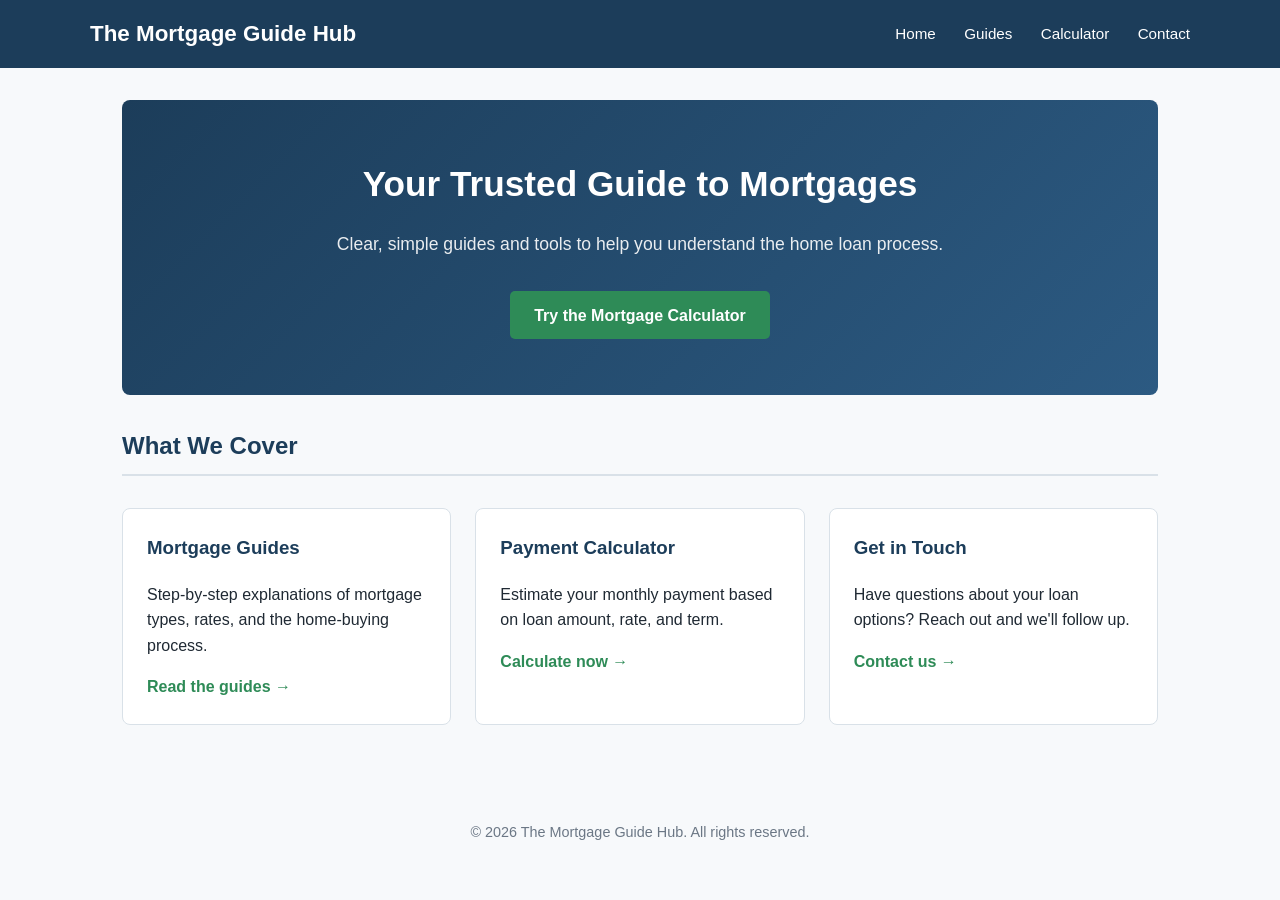
==== index.html @ 744e7bd0 "Add The Mortgage Guide Hub static site Includes home, guides, mortgage payment calculator, and Netli" ====
<!DOCTYPE html>
<html lang="en">
<head>
  <meta charset="UTF-8">
  <meta name="viewport" content="width=device-width, initial-scale=1.0">
  <title>The Mortgage Guide Hub</title>
  <link rel="stylesheet" href="css/style.css">
</head>
<body>
  <header>
    <div class="header-inner">
      <a class="logo" href="index.html">The Mortgage Guide Hub</a>
      <nav>
        <a href="index.html">Home</a>
        <a href="guides.html">Guides</a>
        <a href="calculator.html">Calculator</a>
        <a href="contact.html">Contact</a>
      </nav>
    </div>
  </header>

  <main>
    <div class="hero">
      <h1>Your Trusted Guide to Mortgages</h1>
      <p>Clear, simple guides and tools to help you understand the home loan process.</p>
      <a class="btn" href="calculator.html">Try the Mortgage Calculator</a>
    </div>

    <section>
      <h2>What We Cover</h2>
      <div class="cards">
        <div class="card">
          <h3>Mortgage Guides</h3>
          <p>Step-by-step explanations of mortgage types, rates, and the home-buying process.</p>
          <a href="guides.html">Read the guides &rarr;</a>
        </div>
        <div class="card">
          <h3>Payment Calculator</h3>
          <p>Estimate your monthly payment based on loan amount, rate, and term.</p>
          <a href="calculator.html">Calculate now &rarr;</a>
        </div>
        <div class="card">
          <h3>Get in Touch</h3>
          <p>Have questions about your loan options? Reach out and we'll follow up.</p>
          <a href="contact.html">Contact us &rarr;</a>
        </div>
      </div>
    </section>
  </main>

  <footer>
    &copy; 2026 The Mortgage Guide Hub. All rights reserved.
  </footer>
</body>
</html>
---- css/style.css ----
:root {
  --primary: #1c3d5a;
  --accent: #2e8b57;
  --bg: #f7f9fb;
  --text: #1f2933;
  --border: #d9e1e8;
}

* { box-sizing: border-box; }

body {
  margin: 0;
  font-family: 'Segoe UI', Arial, sans-serif;
  background: var(--bg);
  color: var(--text);
  line-height: 1.6;
}

header {
  background: var(--primary);
  color: #fff;
  padding: 1rem 2rem;
}

.header-inner {
  max-width: 1100px;
  margin: 0 auto;
  display: flex;
  justify-content: space-between;
  align-items: center;
  flex-wrap: wrap;
}

.logo {
  font-size: 1.4rem;
  font-weight: 700;
  text-decoration: none;
  color: #fff;
}

nav a {
  color: #fff;
  text-decoration: none;
  margin-left: 1.5rem;
  font-size: 0.95rem;
}

nav a:hover { text-decoration: underline; }

main {
  max-width: 1100px;
  margin: 0 auto;
  padding: 2rem;
}

.hero {
  background: linear-gradient(135deg, var(--primary), #2c5a82);
  color: #fff;
  padding: 3.5rem 2rem;
  text-align: center;
  border-radius: 8px;
  margin-bottom: 2rem;
}

.hero h1 { margin: 0 0 0.5rem; font-size: 2.2rem; }
.hero p { font-size: 1.1rem; opacity: 0.9; }

.btn {
  display: inline-block;
  background: var(--accent);
  color: #fff;
  padding: 0.7rem 1.5rem;
  border-radius: 5px;
  text-decoration: none;
  margin-top: 1rem;
  font-weight: 600;
}

.btn:hover { background: #256e46; }

.cards {
  display: grid;
  grid-template-columns: repeat(auto-fit, minmax(240px, 1fr));
  gap: 1.5rem;
  margin: 2rem 0;
}

.card {
  background: #fff;
  border: 1px solid var(--border);
  border-radius: 8px;
  padding: 1.5rem;
}

.card h3 { margin-top: 0; color: var(--primary); }

.card a { color: var(--accent); font-weight: 600; text-decoration: none; }

section { margin-bottom: 2.5rem; }

h2 {
  color: var(--primary);
  border-bottom: 2px solid var(--border);
  padding-bottom: 0.5rem;
}

form {
  background: #fff;
  border: 1px solid var(--border);
  border-radius: 8px;
  padding: 1.5rem;
  max-width: 500px;
}

label {
  display: block;
  font-weight: 600;
  margin: 0.8rem 0 0.3rem;
}

input, select {
  width: 100%;
  padding: 0.6rem;
  border: 1px solid var(--border);
  border-radius: 4px;
  font-size: 1rem;
}

button[type="submit"], .calc-btn {
  background: var(--primary);
  color: #fff;
  border: none;
  padding: 0.7rem 1.5rem;
  border-radius: 5px;
  font-size: 1rem;
  font-weight: 600;
  cursor: pointer;
  margin-top: 1rem;
}

button[type="submit"]:hover, .calc-btn:hover { background: #16314a; }

.calc-result {
  margin-top: 1.5rem;
  padding: 1rem;
  background: #eef6f0;
  border: 1px solid var(--accent);
  border-radius: 6px;
  font-size: 1.1rem;
  display: none;
}

footer {
  text-align: center;
  padding: 1.5rem;
  color: #6b7785;
  font-size: 0.9rem;
}

.success-msg {
  display: none;
  background: #eef6f0;
  border: 1px solid var(--accent);
  border-radius: 6px;
  padding: 1rem;
  margin-top: 1rem;
}
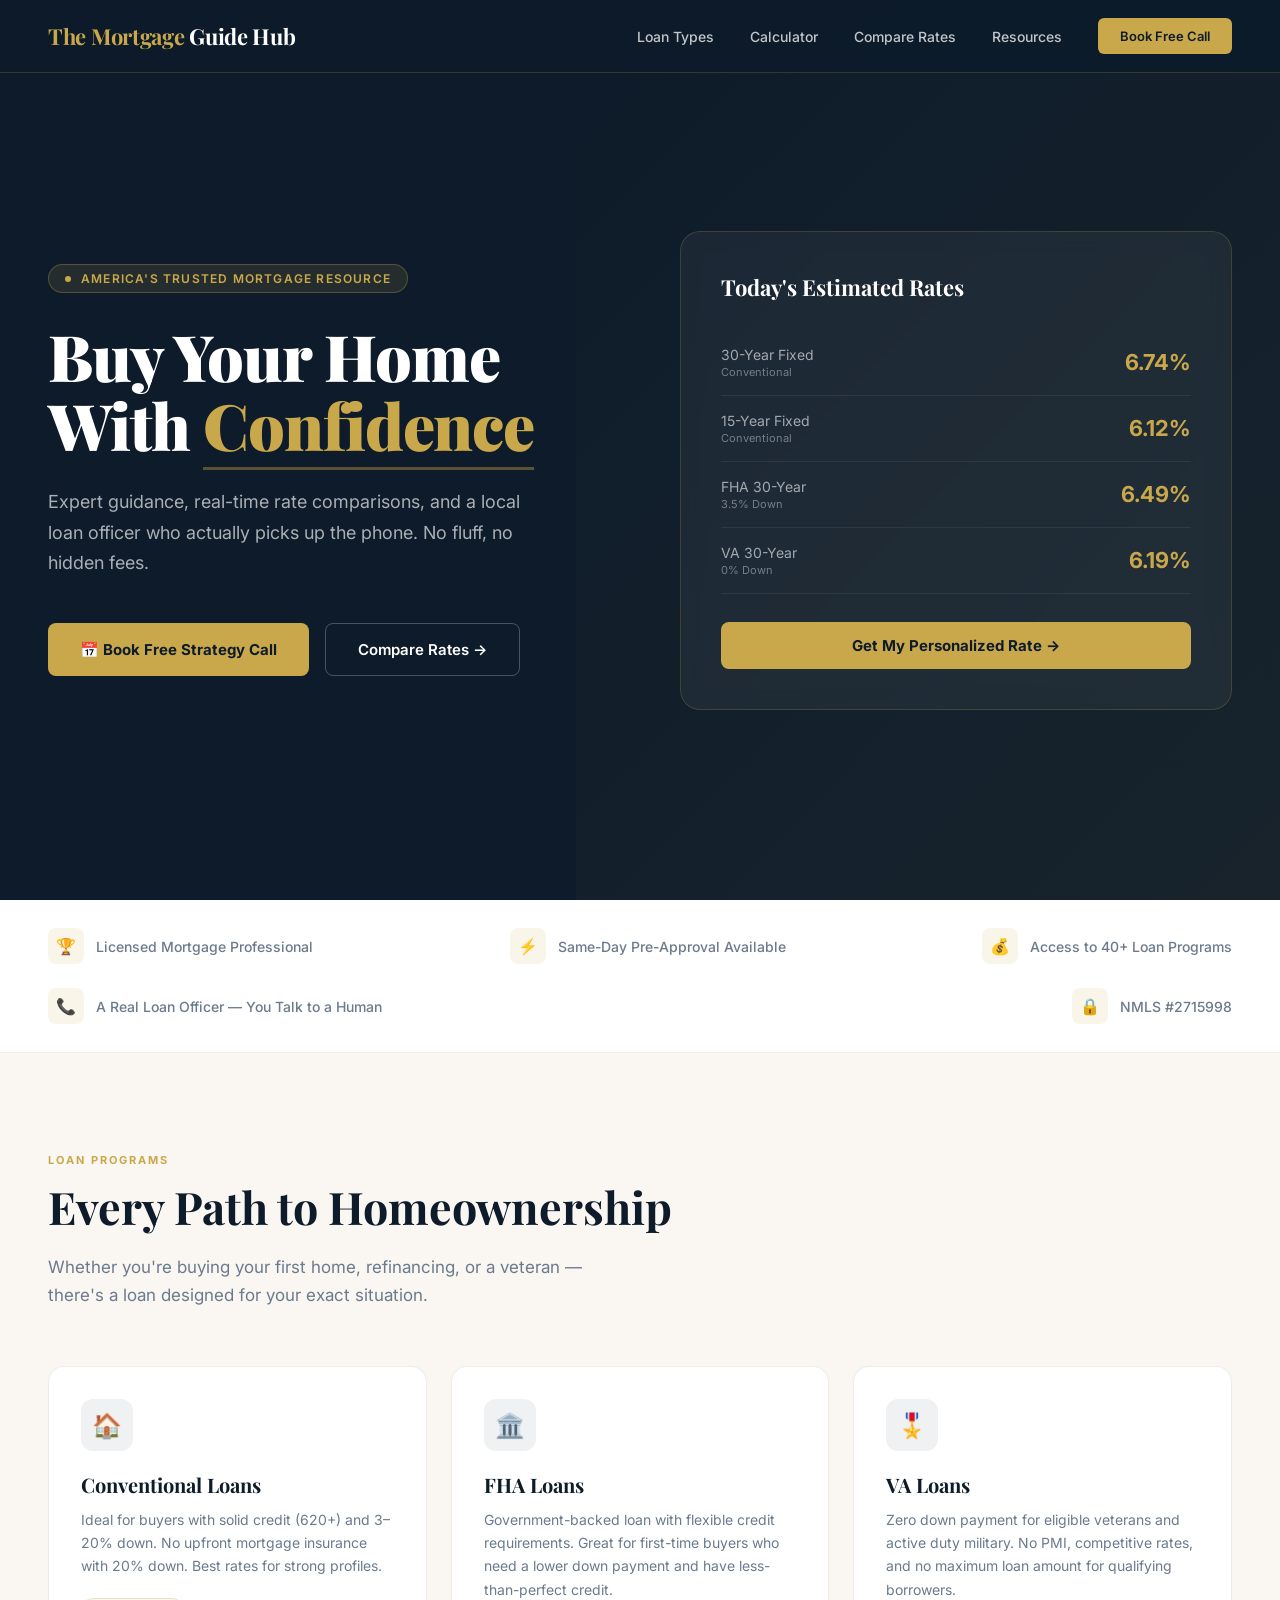
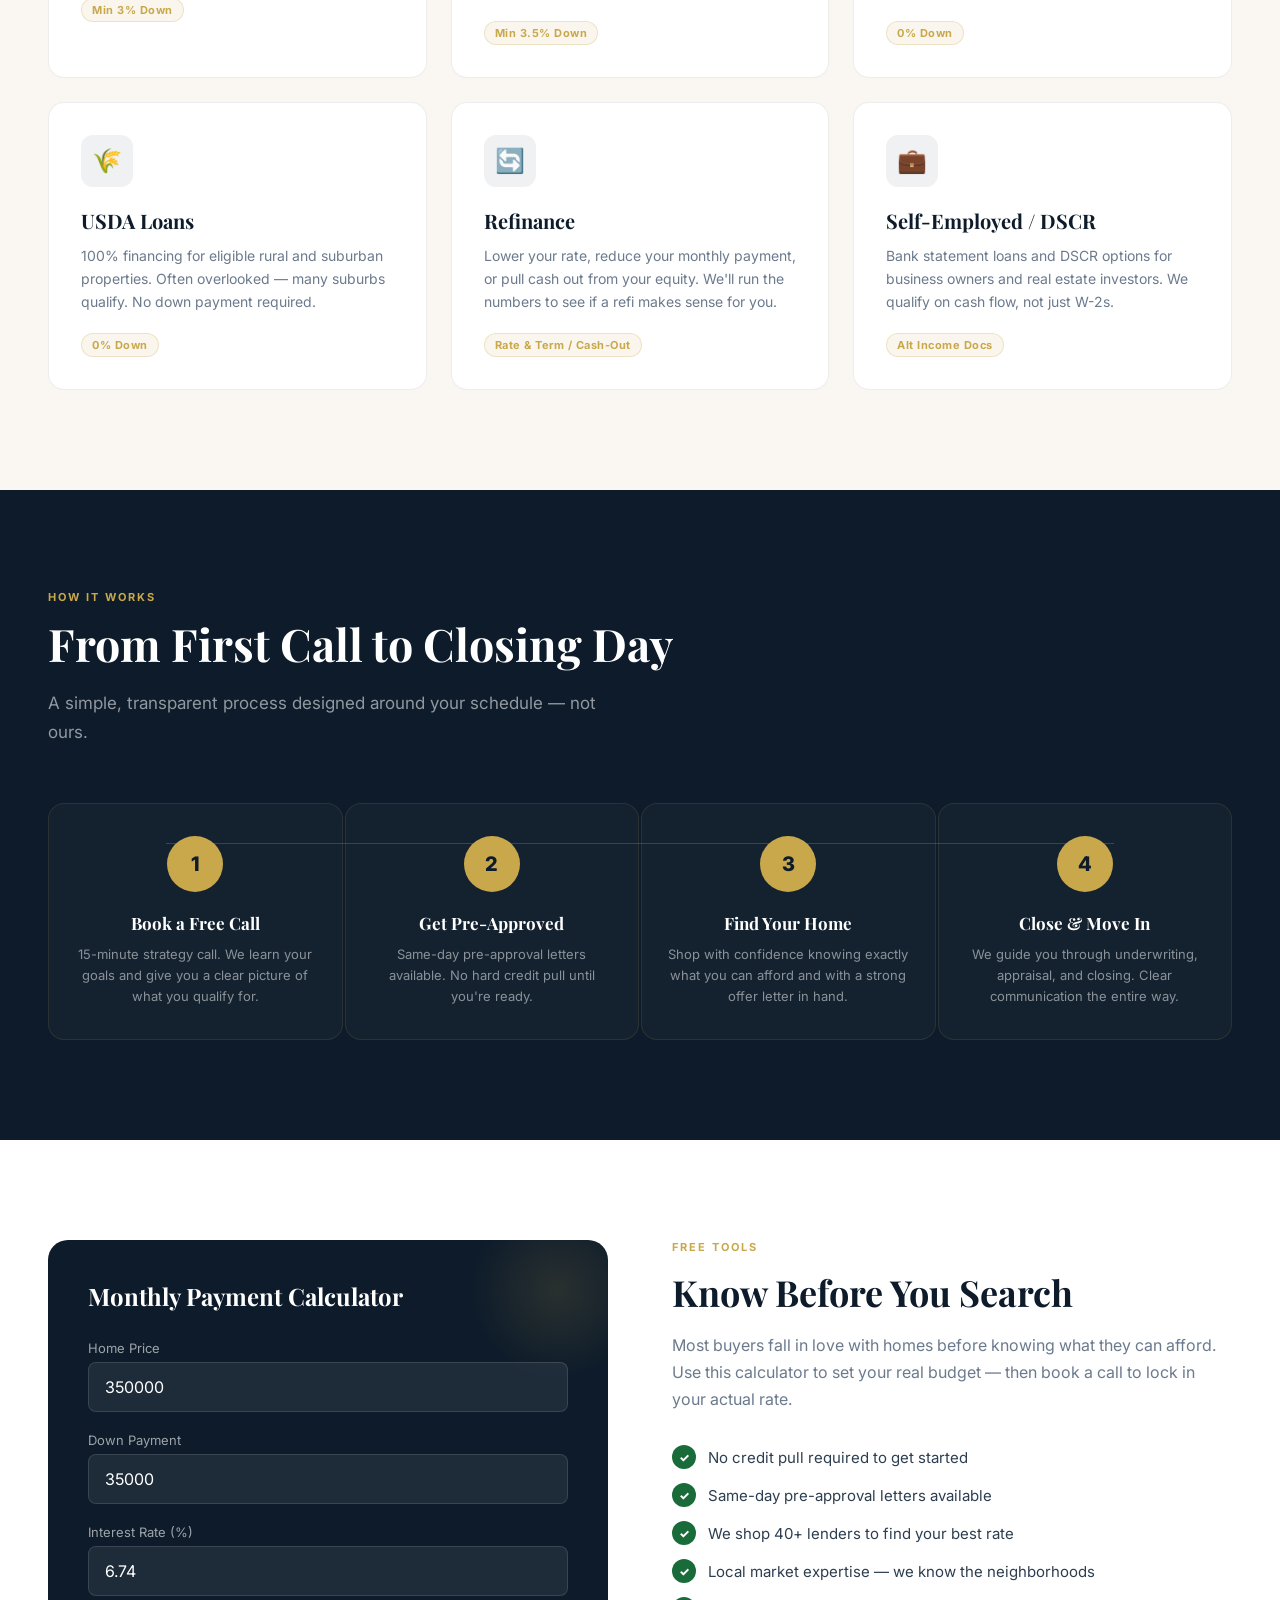
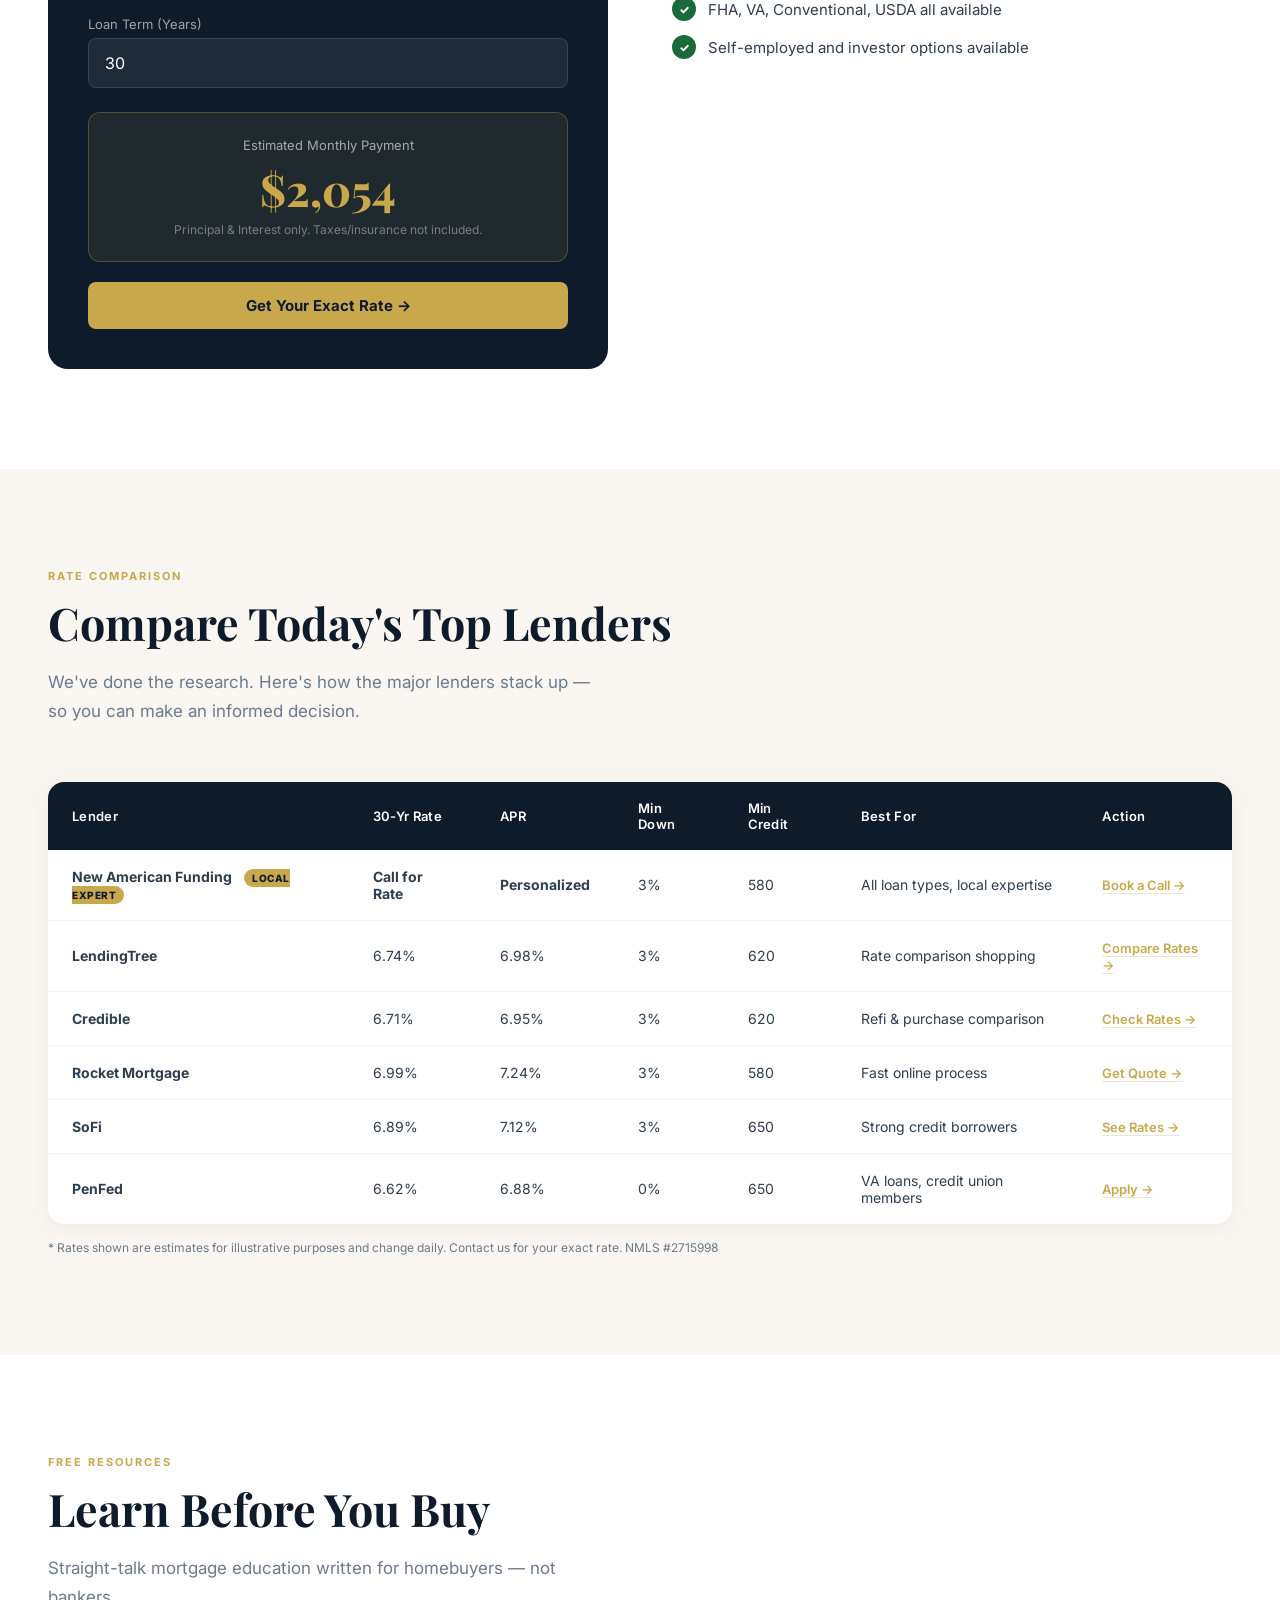
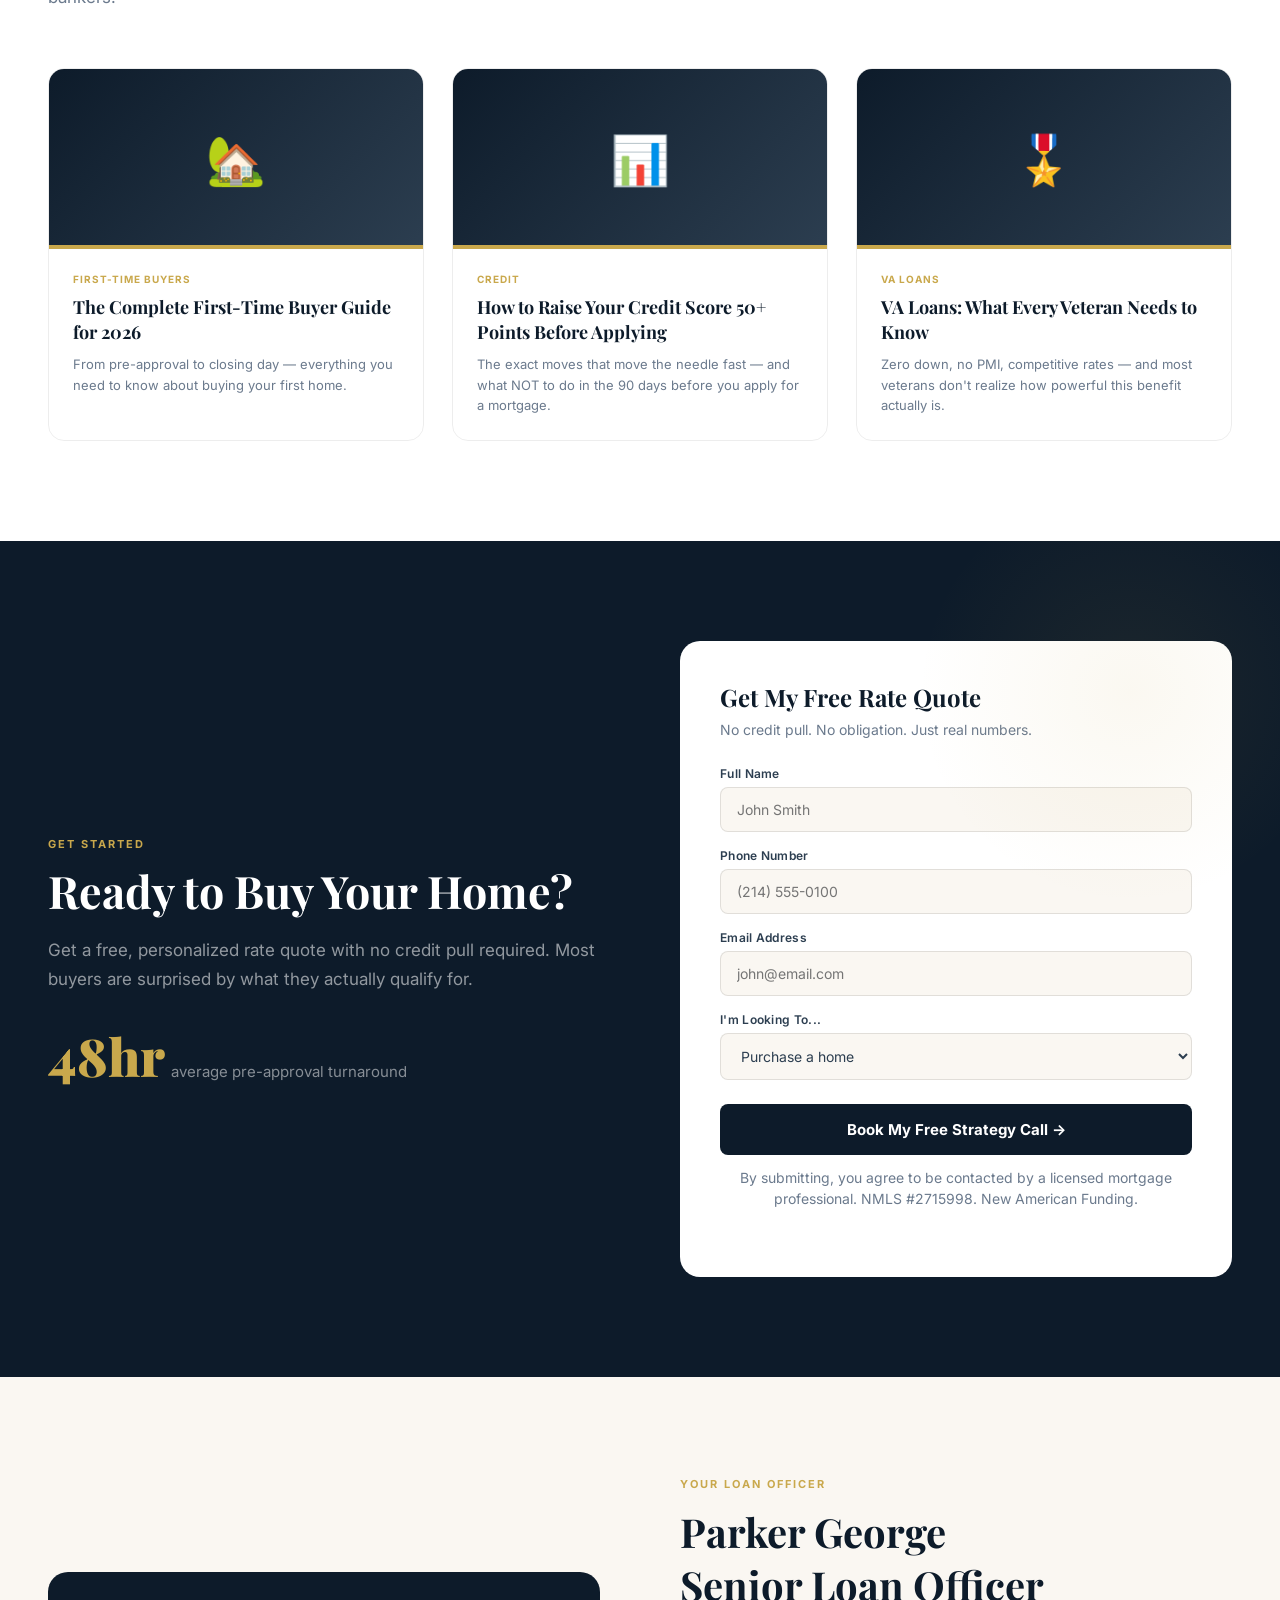
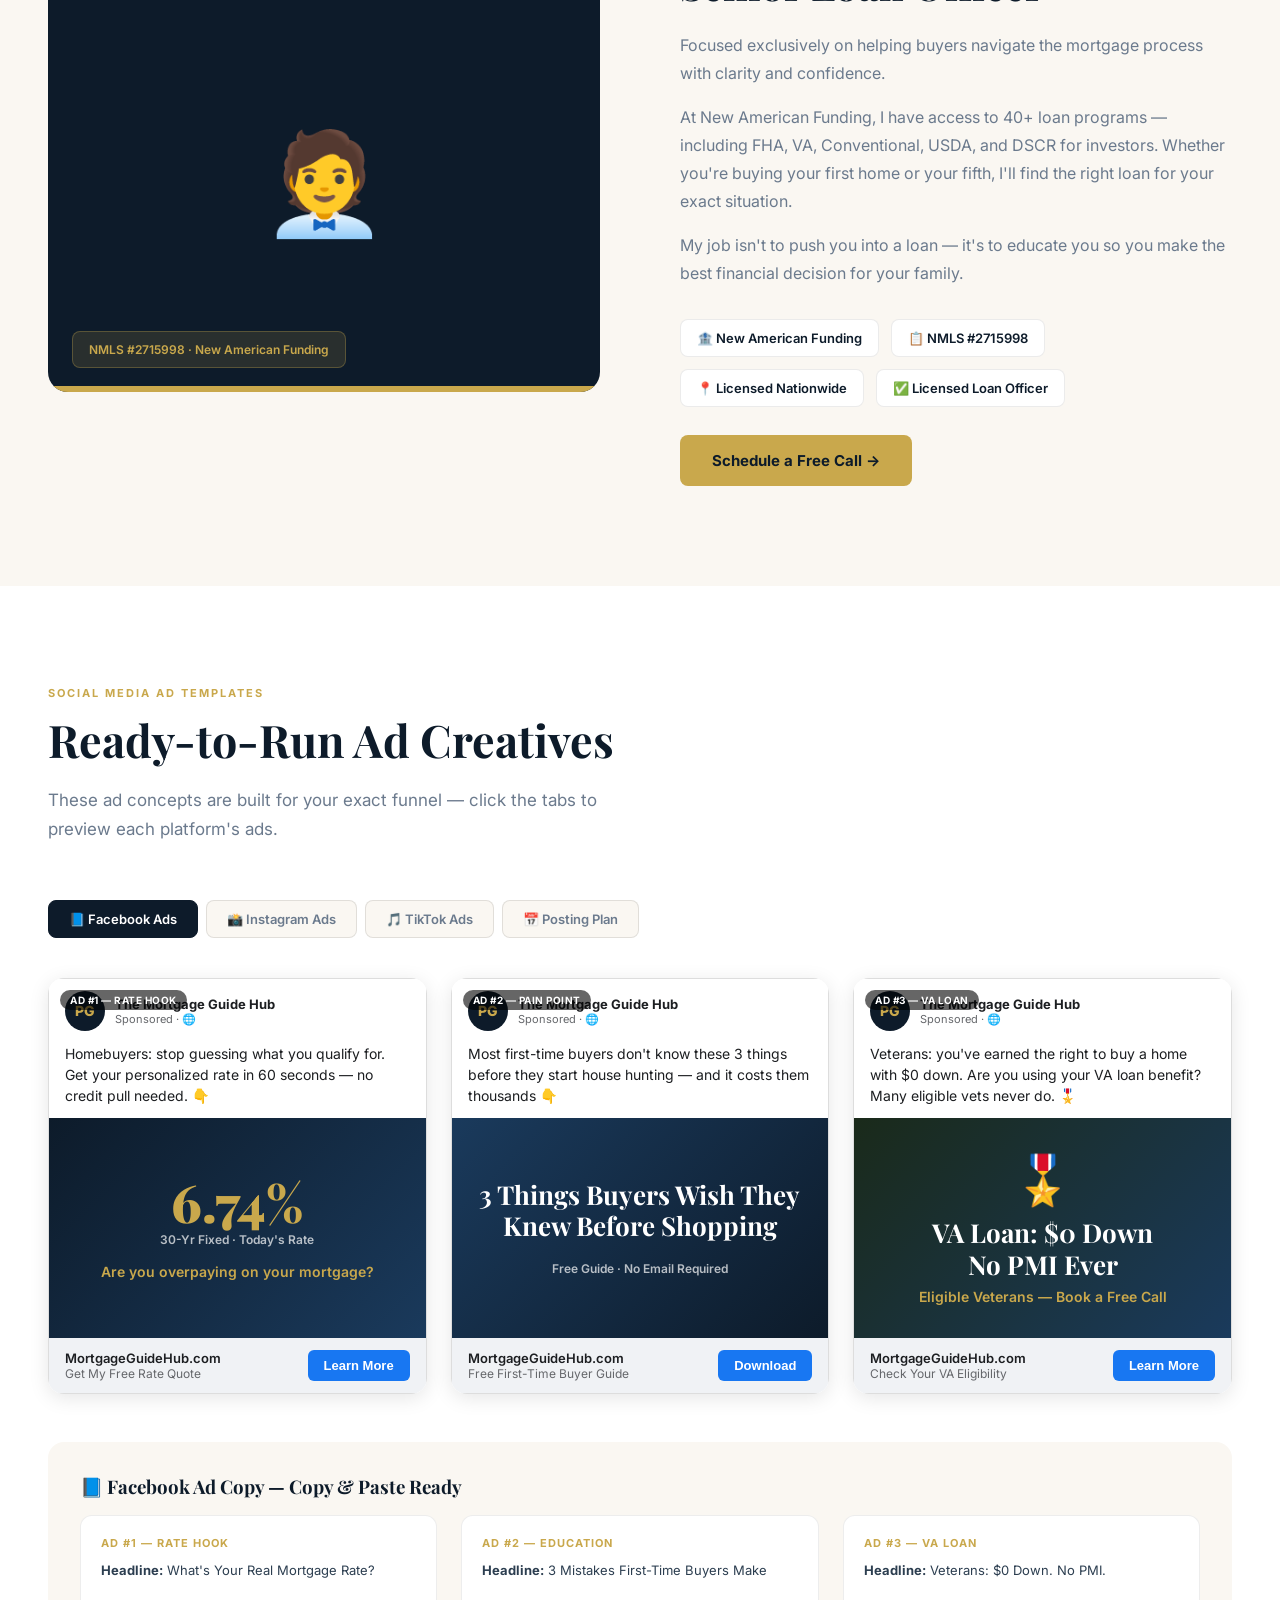
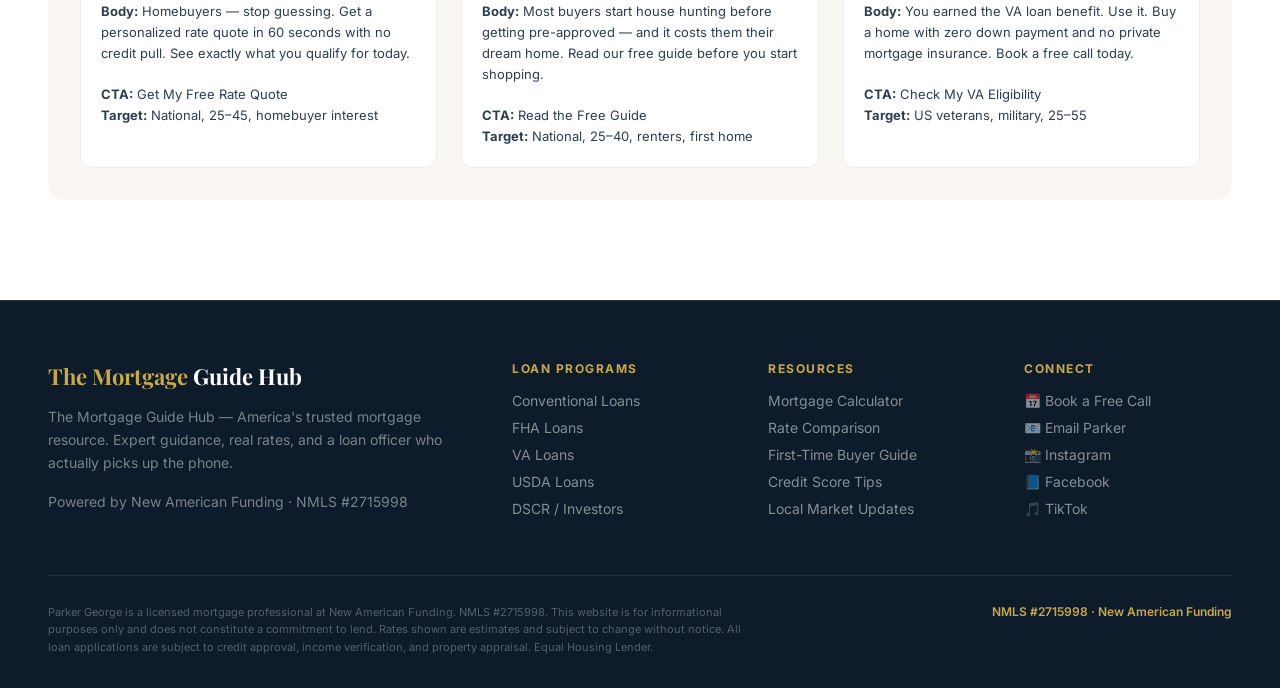
==== commit 35c8653e: "Replace site with rebranded single-page design from reference site Rebuilds The Mortgage Guide Hub u" ====
--- a/index.html
+++ b/index.html
@@ -1,55 +1,1582 @@
 <!DOCTYPE html>
 <html lang="en">
 <head>
-  <meta charset="UTF-8">
-  <meta name="viewport" content="width=device-width, initial-scale=1.0">
-  <title>The Mortgage Guide Hub</title>
-  <link rel="stylesheet" href="css/style.css">
+<meta charset="UTF-8">
+<meta name="viewport" content="width=device-width, initial-scale=1.0">
+<title>The Mortgage Guide Hub — Your National Mortgage Resource</title>
+<link href="https://fonts.googleapis.com/css2?family=Playfair+Display:wght@400;700;900&family=Inter:wght@300;400;500;600;700&display=swap" rel="stylesheet">
+<style>
+  :root {
+    --navy: #0D1B2A;
+    --gold: #C9A84C;
+    --gold-light: #E8C97A;
+    --cream: #FAF7F2;
+    --charcoal: #2C3E50;
+    --muted: #6B7A8D;
+    --white: #FFFFFF;
+    --red: #C0392B;
+    --green: #1A6B3A;
+    --section-gap: 100px;
+  }
+
+  * { margin: 0; padding: 0; box-sizing: border-box; }
+
+  body {
+    font-family: 'Inter', sans-serif;
+    background: var(--cream);
+    color: var(--charcoal);
+    overflow-x: hidden;
+  }
+
+  /* ── NAV ── */
+  nav {
+    position: fixed; top: 0; left: 0; right: 0; z-index: 100;
+    background: rgba(13,27,42,0.97);
+    backdrop-filter: blur(12px);
+    padding: 18px 48px;
+    display: flex; justify-content: space-between; align-items: center;
+    border-bottom: 1px solid rgba(201,168,76,0.2);
+  }
+  .nav-logo {
+    font-family: 'Playfair Display', serif;
+    font-size: 22px; font-weight: 700;
+    color: var(--white);
+    letter-spacing: -0.3px;
+  }
+  .nav-logo span { color: var(--gold); }
+  .nav-links { display: flex; gap: 36px; align-items: center; }
+  .nav-links a {
+    color: rgba(255,255,255,0.75);
+    text-decoration: none; font-size: 14px; font-weight: 500;
+    transition: color 0.2s;
+  }
+  .nav-links a:hover { color: var(--gold); }
+  .nav-cta {
+    background: var(--gold); color: var(--navy) !important;
+    padding: 10px 22px; border-radius: 6px;
+    font-weight: 600 !important; font-size: 13px !important;
+    transition: background 0.2s !important;
+  }
+  .nav-cta:hover { background: var(--gold-light) !important; }
+
+  /* ── HERO ── */
+  .hero {
+    min-height: 100vh;
+    background: var(--navy);
+    display: flex; align-items: center;
+    position: relative; overflow: hidden;
+    padding: 120px 48px 80px;
+  }
+  .hero::before {
+    content: '';
+    position: absolute; top: 0; right: 0;
+    width: 55%; height: 100%;
+    background: linear-gradient(135deg, transparent 0%, rgba(201,168,76,0.06) 100%);
+  }
+  .hero-grid {
+    display: grid; grid-template-columns: 1fr 1fr;
+    gap: 80px; align-items: center;
+    max-width: 1200px; margin: 0 auto; width: 100%;
+  }
+  .hero-eyebrow {
+    display: inline-flex; align-items: center; gap: 10px;
+    background: rgba(201,168,76,0.12);
+    border: 1px solid rgba(201,168,76,0.3);
+    border-radius: 100px; padding: 6px 16px;
+    color: var(--gold); font-size: 12px; font-weight: 600;
+    letter-spacing: 1.2px; text-transform: uppercase;
+    margin-bottom: 28px;
+  }
+  .hero-eyebrow::before {
+    content: ''; width: 6px; height: 6px;
+    background: var(--gold); border-radius: 50%;
+    animation: pulse 2s infinite;
+  }
+  @keyframes pulse {
+    0%, 100% { opacity: 1; transform: scale(1); }
+    50% { opacity: 0.5; transform: scale(0.8); }
+  }
+  .hero h1 {
+    font-family: 'Playfair Display', serif;
+    font-size: clamp(40px, 5vw, 68px);
+    font-weight: 900; line-height: 1.08;
+    color: var(--white);
+    margin-bottom: 28px;
+    letter-spacing: -1px;
+  }
+  .hero h1 em {
+    font-style: normal; color: var(--gold);
+    border-bottom: 3px solid rgba(201,168,76,0.4);
+  }
+  .hero p {
+    font-size: 18px; line-height: 1.7;
+    color: rgba(255,255,255,0.65);
+    margin-bottom: 44px; max-width: 480px;
+  }
+  .hero-actions { display: flex; gap: 16px; flex-wrap: wrap; }
+  .btn-primary {
+    background: var(--gold); color: var(--navy);
+    padding: 16px 32px; border-radius: 8px;
+    font-weight: 700; font-size: 15px;
+    text-decoration: none; display: inline-flex;
+    align-items: center; gap: 8px;
+    transition: all 0.2s; border: none; cursor: pointer;
+  }
+  .btn-primary:hover { background: var(--gold-light); transform: translateY(-2px); box-shadow: 0 8px 24px rgba(201,168,76,0.3); }
+  .btn-outline {
+    background: transparent; color: var(--white);
+    padding: 16px 32px; border-radius: 8px;
+    font-weight: 600; font-size: 15px;
+    text-decoration: none; display: inline-flex;
+    align-items: center; gap: 8px;
+    border: 1.5px solid rgba(255,255,255,0.25);
+    transition: all 0.2s;
+  }
+  .btn-outline:hover { border-color: var(--gold); color: var(--gold); }
+
+  /* Hero right card */
+  .hero-card {
+    background: rgba(255,255,255,0.05);
+    border: 1px solid rgba(201,168,76,0.2);
+    border-radius: 20px; padding: 40px;
+    backdrop-filter: blur(10px);
+  }
+  .hero-card h3 {
+    font-family: 'Playfair Display', serif;
+    font-size: 22px; color: var(--white);
+    margin-bottom: 28px;
+  }
+  .rate-row {
+    display: flex; justify-content: space-between;
+    align-items: center; padding: 16px 0;
+    border-bottom: 1px solid rgba(255,255,255,0.07);
+  }
+  .rate-row:last-child { border-bottom: none; }
+  .rate-label { color: rgba(255,255,255,0.6); font-size: 14px; }
+  .rate-val { font-size: 22px; font-weight: 700; color: var(--gold); }
+  .rate-sub { font-size: 11px; color: rgba(255,255,255,0.4); margin-top: 2px; }
+  .card-cta {
+    margin-top: 28px;
+    background: var(--gold); color: var(--navy);
+    width: 100%; padding: 14px;
+    border: none; border-radius: 8px;
+    font-weight: 700; font-size: 15px;
+    cursor: pointer; transition: all 0.2s;
+    font-family: 'Inter', sans-serif;
+  }
+  .card-cta:hover { background: var(--gold-light); }
+
+  /* ── TRUST BAR ── */
+  .trust-bar {
+    background: var(--white);
+    padding: 28px 48px;
+    border-bottom: 1px solid rgba(0,0,0,0.06);
+  }
+  .trust-inner {
+    max-width: 1200px; margin: 0 auto;
+    display: flex; justify-content: space-between;
+    align-items: center; flex-wrap: wrap; gap: 24px;
+  }
+  .trust-item {
+    display: flex; align-items: center; gap: 12px;
+    font-size: 14px; color: var(--muted); font-weight: 500;
+  }
+  .trust-icon {
+    width: 36px; height: 36px;
+    background: rgba(201,168,76,0.12);
+    border-radius: 8px; display: flex;
+    align-items: center; justify-content: center;
+    font-size: 16px;
+  }
+
+  /* ── SECTIONS ── */
+  section { padding: var(--section-gap) 48px; }
+  .section-inner { max-width: 1200px; margin: 0 auto; }
+  .section-label {
+    font-size: 11px; font-weight: 700;
+    letter-spacing: 2px; text-transform: uppercase;
+    color: var(--gold); margin-bottom: 14px;
+  }
+  .section-title {
+    font-family: 'Playfair Display', serif;
+    font-size: clamp(32px, 3.5vw, 48px);
+    font-weight: 700; color: var(--navy);
+    line-height: 1.15; margin-bottom: 20px;
+  }
+  .section-sub {
+    font-size: 17px; color: var(--muted);
+    line-height: 1.7; max-width: 560px;
+    margin-bottom: 56px;
+  }
+
+  /* ── LOAN TYPES ── */
+  .loans-section { background: var(--cream); }
+  .loans-grid {
+    display: grid; grid-template-columns: repeat(3, 1fr);
+    gap: 24px;
+  }
+  .loan-card {
+    background: var(--white);
+    border: 1px solid rgba(0,0,0,0.07);
+    border-radius: 16px; padding: 32px;
+    transition: all 0.25s; cursor: pointer;
+    position: relative; overflow: hidden;
+  }
+  .loan-card::after {
+    content: '';
+    position: absolute; bottom: 0; left: 0; right: 0;
+    height: 3px; background: var(--gold);
+    transform: scaleX(0); transition: transform 0.3s;
+    transform-origin: left;
+  }
+  .loan-card:hover { transform: translateY(-6px); box-shadow: 0 20px 48px rgba(0,0,0,0.1); }
+  .loan-card:hover::after { transform: scaleX(1); }
+  .loan-icon {
+    width: 52px; height: 52px;
+    background: rgba(13,27,42,0.06);
+    border-radius: 12px; display: flex;
+    align-items: center; justify-content: center;
+    font-size: 24px; margin-bottom: 20px;
+  }
+  .loan-card h3 {
+    font-family: 'Playfair Display', serif;
+    font-size: 20px; font-weight: 700;
+    color: var(--navy); margin-bottom: 10px;
+  }
+  .loan-card p {
+    font-size: 14px; color: var(--muted);
+    line-height: 1.65; margin-bottom: 20px;
+  }
+  .loan-tag {
+    display: inline-block;
+    background: rgba(201,168,76,0.1);
+    color: var(--gold); font-size: 11px;
+    font-weight: 700; letter-spacing: 0.5px;
+    padding: 4px 10px; border-radius: 100px;
+    border: 1px solid rgba(201,168,76,0.25);
+  }
+
+  /* ── PROCESS ── */
+  .process-section { background: var(--navy); }
+  .process-section .section-title { color: var(--white); }
+  .process-section .section-sub { color: rgba(255,255,255,0.55); }
+  .process-section .section-label { color: var(--gold); }
+  .steps-grid {
+    display: grid; grid-template-columns: repeat(4, 1fr);
+    gap: 2px; position: relative;
+  }
+  .steps-grid::before {
+    content: '';
+    position: absolute; top: 40px; left: 10%; right: 10%;
+    height: 1px; background: rgba(201,168,76,0.25);
+  }
+  .step {
+    background: rgba(255,255,255,0.03);
+    border: 1px solid rgba(201,168,76,0.12);
+    border-radius: 16px; padding: 32px 24px;
+    text-align: center; position: relative;
+  }
+  .step-num {
+    width: 56px; height: 56px;
+    background: var(--gold); color: var(--navy);
+    border-radius: 50%; display: flex;
+    align-items: center; justify-content: center;
+    font-size: 20px; font-weight: 800;
+    margin: 0 auto 20px; position: relative; z-index: 1;
+  }
+  .step h4 {
+    font-family: 'Playfair Display', serif;
+    font-size: 17px; color: var(--white);
+    margin-bottom: 10px;
+  }
+  .step p { font-size: 13px; color: rgba(255,255,255,0.5); line-height: 1.6; }
+
+  /* ── CALCULATOR ── */
+  .calc-section { background: var(--white); }
+  .calc-grid { display: grid; grid-template-columns: 1fr 1fr; gap: 64px; align-items: start; }
+  .calc-box {
+    background: var(--navy); border-radius: 20px;
+    padding: 40px; position: relative; overflow: hidden;
+  }
+  .calc-box::before {
+    content: '';
+    position: absolute; top: -40px; right: -40px;
+    width: 180px; height: 180px;
+    background: radial-gradient(circle, rgba(201,168,76,0.15) 0%, transparent 70%);
+  }
+  .calc-label-text { color: rgba(255,255,255,0.6); font-size: 13px; margin-bottom: 6px; }
+  .calc-input-group { margin-bottom: 20px; }
+  .calc-input {
+    width: 100%; padding: 14px 16px;
+    background: rgba(255,255,255,0.07);
+    border: 1px solid rgba(255,255,255,0.12);
+    border-radius: 8px; color: var(--white);
+    font-size: 16px; font-family: 'Inter', sans-serif;
+    outline: none; transition: border-color 0.2s;
+  }
+  .calc-input:focus { border-color: var(--gold); }
+  .calc-result {
+    background: rgba(201,168,76,0.1);
+    border: 1px solid rgba(201,168,76,0.3);
+    border-radius: 12px; padding: 24px;
+    margin-top: 24px; text-align: center;
+  }
+  .calc-result-label { color: rgba(255,255,255,0.6); font-size: 13px; margin-bottom: 6px; }
+  .calc-result-val {
+    font-size: 44px; font-weight: 800;
+    color: var(--gold); font-family: 'Playfair Display', serif;
+  }
+  .calc-result-sub { color: rgba(255,255,255,0.4); font-size: 12px; margin-top: 4px; }
+  .calc-btn {
+    width: 100%; margin-top: 20px;
+    background: var(--gold); color: var(--navy);
+    padding: 14px; border: none; border-radius: 8px;
+    font-weight: 700; font-size: 15px;
+    cursor: pointer; font-family: 'Inter', sans-serif;
+    transition: all 0.2s;
+  }
+  .calc-btn:hover { background: var(--gold-light); }
+  .calc-content h2 {
+    font-family: 'Playfair Display', serif;
+    font-size: 36px; color: var(--navy); margin-bottom: 16px;
+  }
+  .calc-content p { color: var(--muted); font-size: 16px; line-height: 1.7; margin-bottom: 32px; }
+  .calc-features { list-style: none; display: flex; flex-direction: column; gap: 14px; }
+  .calc-features li {
+    display: flex; align-items: center; gap: 12px;
+    font-size: 15px; color: var(--charcoal);
+  }
+  .calc-features li::before {
+    content: '✓';
+    width: 24px; height: 24px;
+    background: var(--green); color: white;
+    border-radius: 50%; display: flex;
+    align-items: center; justify-content: center;
+    font-size: 12px; font-weight: 800;
+    flex-shrink: 0;
+  }
+
+  /* ── AFFILIATE COMPARE ── */
+  .compare-section { background: var(--cream); }
+  .compare-table {
+    width: 100%; border-collapse: collapse;
+    background: var(--white); border-radius: 16px;
+    overflow: hidden; box-shadow: 0 4px 24px rgba(0,0,0,0.06);
+  }
+  .compare-table th {
+    background: var(--navy); color: var(--white);
+    padding: 18px 24px; text-align: left;
+    font-size: 13px; font-weight: 600;
+    letter-spacing: 0.3px;
+  }
+  .compare-table th:first-child { border-radius: 0; }
+  .compare-table td {
+    padding: 18px 24px; font-size: 14px;
+    border-bottom: 1px solid rgba(0,0,0,0.05);
+    color: var(--charcoal);
+  }
+  .compare-table tr:last-child td { border-bottom: none; }
+  .compare-table tr:hover td { background: rgba(201,168,76,0.04); }
+  .badge-best {
+    background: var(--gold); color: var(--navy);
+    font-size: 10px; font-weight: 800;
+    padding: 3px 8px; border-radius: 100px;
+    letter-spacing: 0.5px; margin-left: 8px;
+  }
+  .rate-highlight { color: var(--green); font-weight: 700; }
+  .apply-link {
+    color: var(--gold); font-weight: 600;
+    text-decoration: none; font-size: 13px;
+    border-bottom: 1px solid rgba(201,168,76,0.3);
+    transition: all 0.2s;
+  }
+  .apply-link:hover { color: var(--navy); border-color: var(--navy); }
+
+  /* ── BLOG PREVIEW ── */
+  .blog-section { background: var(--white); }
+  .blog-grid { display: grid; grid-template-columns: repeat(3, 1fr); gap: 28px; }
+  .blog-card {
+    border: 1px solid rgba(0,0,0,0.07);
+    border-radius: 16px; overflow: hidden;
+    transition: all 0.25s;
+  }
+  .blog-card:hover { transform: translateY(-4px); box-shadow: 0 16px 40px rgba(0,0,0,0.1); }
+  .blog-img {
+    height: 180px;
+    background: linear-gradient(135deg, var(--navy), var(--charcoal));
+    display: flex; align-items: center; justify-content: center;
+    font-size: 48px; position: relative;
+  }
+  .blog-img-accent {
+    position: absolute; bottom: 0; left: 0; right: 0;
+    height: 4px; background: var(--gold);
+  }
+  .blog-body { padding: 24px; }
+  .blog-tag {
+    font-size: 10px; font-weight: 700; letter-spacing: 1px;
+    text-transform: uppercase; color: var(--gold);
+    margin-bottom: 10px;
+  }
+  .blog-card h4 {
+    font-family: 'Playfair Display', serif;
+    font-size: 18px; color: var(--navy);
+    line-height: 1.35; margin-bottom: 10px;
+  }
+  .blog-card p { font-size: 13px; color: var(--muted); line-height: 1.6; }
+
+  /* ── LEAD CAPTURE ── */
+  .lead-section {
+    background: var(--navy); position: relative; overflow: hidden;
+  }
+  .lead-section::before {
+    content: '';
+    position: absolute; top: -100px; right: -100px;
+    width: 500px; height: 500px;
+    background: radial-gradient(circle, rgba(201,168,76,0.08) 0%, transparent 60%);
+  }
+  .lead-grid { display: grid; grid-template-columns: 1fr 1fr; gap: 80px; align-items: center; }
+  .lead-content .section-title { color: var(--white); }
+  .lead-content .section-sub { color: rgba(255,255,255,0.55); margin-bottom: 0; }
+  .lead-stat {
+    display: flex; align-items: baseline; gap: 6px;
+    margin-top: 36px;
+  }
+  .lead-stat-num {
+    font-family: 'Playfair Display', serif;
+    font-size: 52px; font-weight: 900;
+    color: var(--gold); line-height: 1;
+  }
+  .lead-stat-label { color: rgba(255,255,255,0.5); font-size: 15px; }
+  .lead-form {
+    background: var(--white); border-radius: 20px; padding: 40px;
+  }
+  .lead-form h3 {
+    font-family: 'Playfair Display', serif;
+    font-size: 24px; color: var(--navy); margin-bottom: 8px;
+  }
+  .lead-form p { font-size: 14px; color: var(--muted); margin-bottom: 28px; }
+  .form-group { margin-bottom: 16px; }
+  .form-group label {
+    display: block; font-size: 12px; font-weight: 600;
+    color: var(--charcoal); margin-bottom: 6px; letter-spacing: 0.3px;
+  }
+  .form-input {
+    width: 100%; padding: 13px 16px;
+    border: 1.5px solid rgba(0,0,0,0.1);
+    border-radius: 8px; font-size: 14px;
+    font-family: 'Inter', sans-serif;
+    outline: none; transition: border-color 0.2s;
+    background: var(--cream);
+  }
+  .form-input:focus { border-color: var(--gold); background: var(--white); }
+  .form-select {
+    width: 100%; padding: 13px 16px;
+    border: 1.5px solid rgba(0,0,0,0.1);
+    border-radius: 8px; font-size: 14px;
+    font-family: 'Inter', sans-serif;
+    outline: none; background: var(--cream);
+    cursor: pointer; color: var(--charcoal);
+  }
+  .form-submit {
+    width: 100%; padding: 16px;
+    background: var(--navy); color: var(--white);
+    border: none; border-radius: 8px;
+    font-weight: 700; font-size: 15px;
+    cursor: pointer; font-family: 'Inter', sans-serif;
+    transition: all 0.2s; margin-top: 8px;
+  }
+  .form-submit:hover { background: var(--charcoal); }
+  .form-disclaimer {
+    font-size: 11px; color: var(--muted);
+    text-align: center; margin-top: 12px; line-height: 1.5;
+  }
+
+  /* ── ABOUT ── */
+  .about-section { background: var(--cream); }
+  .about-grid { display: grid; grid-template-columns: 1fr 1fr; gap: 80px; align-items: center; }
+  .about-img-box {
+    background: var(--navy); border-radius: 20px;
+    height: 420px; display: flex; align-items: center;
+    justify-content: center; font-size: 100px;
+    position: relative; overflow: hidden;
+  }
+  .about-img-box::after {
+    content: '';
+    position: absolute; bottom: 0; left: 0; right: 0;
+    height: 6px; background: var(--gold);
+  }
+  .about-nmls {
+    position: absolute; bottom: 24px; left: 24px;
+    background: rgba(201,168,76,0.15);
+    border: 1px solid rgba(201,168,76,0.3);
+    border-radius: 8px; padding: 10px 16px;
+    color: var(--gold); font-size: 12px; font-weight: 600;
+  }
+  .about-content h2 {
+    font-family: 'Playfair Display', serif;
+    font-size: 40px; color: var(--navy); margin-bottom: 20px;
+  }
+  .about-content p {
+    font-size: 16px; color: var(--muted);
+    line-height: 1.75; margin-bottom: 16px;
+  }
+  .about-badges { display: flex; gap: 12px; flex-wrap: wrap; margin-top: 32px; }
+  .about-badge {
+    background: var(--white); border: 1px solid rgba(0,0,0,0.08);
+    border-radius: 8px; padding: 10px 16px;
+    font-size: 13px; font-weight: 600; color: var(--navy);
+    display: flex; align-items: center; gap: 8px;
+  }
+
+  /* ── FOOTER ── */
+  footer {
+    background: var(--navy);
+    border-top: 1px solid rgba(201,168,76,0.15);
+    padding: 60px 48px 32px;
+  }
+  .footer-grid {
+    display: grid; grid-template-columns: 2fr 1fr 1fr 1fr;
+    gap: 48px; max-width: 1200px; margin: 0 auto;
+    padding-bottom: 48px;
+    border-bottom: 1px solid rgba(255,255,255,0.08);
+  }
+  .footer-brand h3 {
+    font-family: 'Playfair Display', serif;
+    font-size: 22px; color: var(--white); margin-bottom: 14px;
+  }
+  .footer-brand h3 span { color: var(--gold); }
+  .footer-brand p { font-size: 14px; color: rgba(255,255,255,0.45); line-height: 1.65; }
+  .footer-col h4 {
+    font-size: 12px; font-weight: 700; letter-spacing: 1.5px;
+    text-transform: uppercase; color: var(--gold); margin-bottom: 16px;
+  }
+  .footer-col a {
+    display: block; color: rgba(255,255,255,0.5);
+    text-decoration: none; font-size: 14px;
+    margin-bottom: 10px; transition: color 0.2s;
+  }
+  .footer-col a:hover { color: var(--white); }
+  .footer-bottom {
+    max-width: 1200px; margin: 28px auto 0;
+    display: flex; justify-content: space-between;
+    align-items: flex-start; gap: 24px; flex-wrap: wrap;
+  }
+  .footer-legal { font-size: 11px; color: rgba(255,255,255,0.3); line-height: 1.6; max-width: 700px; }
+  .footer-nmls { font-size: 12px; color: var(--gold); font-weight: 600; }
+
+  /* ── SOCIAL ADS SECTION ── */
+  .ads-section { background: var(--white); }
+  .ads-tabs { display: flex; gap: 8px; margin-bottom: 40px; flex-wrap: wrap; }
+  .tab-btn {
+    padding: 10px 20px; border-radius: 8px;
+    border: 1.5px solid rgba(0,0,0,0.1);
+    background: var(--cream); cursor: pointer;
+    font-size: 13px; font-weight: 600; color: var(--muted);
+    font-family: 'Inter', sans-serif; transition: all 0.2s;
+  }
+  .tab-btn.active, .tab-btn:hover {
+    background: var(--navy); color: var(--white); border-color: var(--navy);
+  }
+  .tab-content { display: none; }
+  .tab-content.active { display: block; }
+
+  /* Ad previews */
+  .ad-preview-grid { display: grid; grid-template-columns: repeat(3, 1fr); gap: 24px; margin-bottom: 48px; }
+  .ad-card {
+    border-radius: 16px; overflow: hidden;
+    box-shadow: 0 4px 20px rgba(0,0,0,0.1);
+    cursor: pointer; transition: transform 0.2s;
+    position: relative;
+  }
+  .ad-card:hover { transform: scale(1.02); }
+  .ad-card-label {
+    position: absolute; top: 12px; left: 12px;
+    background: rgba(0,0,0,0.6); color: white;
+    font-size: 10px; font-weight: 700; letter-spacing: 0.5px;
+    padding: 4px 10px; border-radius: 100px;
+    text-transform: uppercase;
+  }
+
+  /* Facebook Ad Style */
+  .fb-ad { background: var(--white); border: 1px solid #ddd; font-family: 'Inter', sans-serif; }
+  .fb-ad-header { padding: 12px 16px; display: flex; align-items: center; gap: 10px; }
+  .fb-ad-avatar { width: 40px; height: 40px; background: var(--navy); border-radius: 50%; display: flex; align-items: center; justify-content: center; color: var(--gold); font-weight: 800; font-size: 14px; }
+  .fb-ad-info { flex: 1; }
+  .fb-ad-name { font-size: 13px; font-weight: 700; color: #1c1e21; }
+  .fb-ad-sponsored { font-size: 11px; color: #65676b; }
+  .fb-ad-body { padding: 0 16px 12px; font-size: 14px; color: #1c1e21; line-height: 1.5; }
+  .fb-ad-image {
+    background: linear-gradient(135deg, var(--navy) 0%, #1a3a5c 100%);
+    height: 220px; display: flex; flex-direction: column;
+    align-items: center; justify-content: center;
+    padding: 24px; text-align: center;
+  }
+  .fb-ad-image h2 { font-family: 'Playfair Display', serif; font-size: 26px; color: white; line-height: 1.2; margin-bottom: 8px; }
+  .fb-ad-image p { color: var(--gold); font-size: 14px; font-weight: 600; }
+  .fb-ad-image .big-rate { font-size: 52px; font-weight: 900; color: var(--gold); font-family: 'Playfair Display', serif; line-height: 1; }
+  .fb-ad-cta { background: #f0f2f5; padding: 12px 16px; display: flex; justify-content: space-between; align-items: center; }
+  .fb-ad-cta-text { font-size: 12px; color: #65676b; }
+  .fb-ad-cta-btn { background: #1877f2; color: white; padding: 8px 16px; border-radius: 6px; font-size: 13px; font-weight: 600; border: none; cursor: pointer; }
+
+  /* Instagram Ad Style */
+  .ig-ad { background: var(--white); border: 1px solid #dbdbdb; font-family: 'Inter', sans-serif; }
+  .ig-ad-header { padding: 10px 14px; display: flex; align-items: center; gap: 10px; }
+  .ig-ad-avatar { width: 32px; height: 32px; background: linear-gradient(45deg, #f09433, #e6683c, #dc2743, #cc2366, #bc1888); border-radius: 50%; display: flex; align-items: center; justify-content: center; color: white; font-weight: 800; font-size: 12px; }
+  .ig-ad-name { font-size: 13px; font-weight: 600; color: #262626; flex: 1; }
+  .ig-ad-more { font-size: 20px; color: #262626; }
+  .ig-ad-image {
+    aspect-ratio: 1; background: linear-gradient(160deg, var(--navy), #0a2540);
+    display: flex; flex-direction: column;
+    align-items: center; justify-content: center; padding: 32px;
+    text-align: center;
+  }
+  .ig-ad-image .ig-icon { font-size: 48px; margin-bottom: 16px; }
+  .ig-ad-image h2 { font-family: 'Playfair Display', serif; font-size: 22px; color: white; line-height: 1.25; margin-bottom: 12px; }
+  .ig-ad-image .ig-tag { background: var(--gold); color: var(--navy); font-size: 12px; font-weight: 700; padding: 4px 14px; border-radius: 100px; }
+  .ig-ad-actions { padding: 10px 14px; display: flex; gap: 14px; }
+  .ig-action { font-size: 22px; cursor: pointer; }
+  .ig-caption { padding: 0 14px 8px; font-size: 13px; color: #262626; line-height: 1.5; }
+  .ig-ad-cta { margin: 8px 14px 14px; background: var(--navy); color: white; width: calc(100% - 28px); padding: 10px; border: none; border-radius: 8px; font-size: 13px; font-weight: 600; cursor: pointer; font-family: 'Inter', sans-serif; }
+
+  /* TikTok Ad Style */
+  .tt-ad { background: #000; font-family: 'Inter', sans-serif; aspect-ratio: 9/16; display: flex; flex-direction: column; justify-content: flex-end; position: relative; min-height: 400px; }
+  .tt-bg { position: absolute; inset: 0; background: linear-gradient(180deg, rgba(0,0,0,0.3) 0%, transparent 40%, rgba(0,0,0,0.8) 100%); }
+  .tt-content-bg { position: absolute; inset: 0; background: linear-gradient(135deg, #0D1B2A 0%, #1a3a5c 50%, #0D1B2A 100%); display: flex; align-items: center; justify-content: center; }
+  .tt-content-bg .tt-visual { text-align: center; }
+  .tt-content-bg .tt-visual h2 { font-family: 'Playfair Display', serif; font-size: 28px; color: white; line-height: 1.2; margin-bottom: 8px; padding: 0 24px; }
+  .tt-content-bg .tt-visual .tt-num { font-size: 64px; font-weight: 900; color: var(--gold); font-family: 'Playfair Display', serif; line-height: 1; }
+  .tt-overlay { position: relative; z-index: 2; padding: 20px 16px; }
+  .tt-right { position: absolute; right: 12px; bottom: 100px; display: flex; flex-direction: column; gap: 20px; align-items: center; z-index: 3; }
+  .tt-right-icon { display: flex; flex-direction: column; align-items: center; gap: 4px; color: white; }
+  .tt-right-icon span:first-child { font-size: 24px; }
+  .tt-right-icon span:last-child { font-size: 10px; }
+  .tt-username { color: white; font-weight: 700; font-size: 14px; margin-bottom: 6px; }
+  .tt-caption { color: rgba(255,255,255,0.85); font-size: 13px; line-height: 1.5; margin-bottom: 12px; }
+  .tt-tag { color: #69c9d0; font-size: 12px; }
+  .tt-cta-bar { background: var(--gold); padding: 10px 16px; text-align: center; font-weight: 700; font-size: 13px; color: var(--navy); }
+
+  /* ── POSTING PLAN ── */
+  .plan-section { background: var(--cream); }
+  .plan-grid { display: grid; grid-template-columns: repeat(7, 1fr); gap: 8px; }
+  .plan-day-header {
+    text-align: center; font-size: 11px; font-weight: 700;
+    letter-spacing: 1px; text-transform: uppercase;
+    color: var(--muted); padding: 8px 0; margin-bottom: 4px;
+  }
+  .plan-slot {
+    border-radius: 10px; padding: 12px;
+    font-size: 11px; line-height: 1.5; min-height: 100px;
+    border: 1px solid transparent;
+    display: flex; flex-direction: column; gap: 6px;
+  }
+  .plan-slot.fb { background: #e7f0ff; border-color: #c0d4f5; }
+  .plan-slot.ig { background: #fff0f5; border-color: #f5c0d4; }
+  .plan-slot.tt { background: #f0f0f0; border-color: #d0d0d0; }
+  .plan-slot.rest { background: rgba(0,0,0,0.03); border-color: transparent; display: flex; align-items: center; justify-content: center; color: var(--muted); font-style: italic; }
+  .plan-platform {
+    font-size: 10px; font-weight: 800; letter-spacing: 0.5px;
+    text-transform: uppercase; margin-bottom: 2px;
+  }
+  .plan-slot.fb .plan-platform { color: #1877f2; }
+  .plan-slot.ig .plan-platform { color: #e1306c; }
+  .plan-slot.tt .plan-platform { color: #000; }
+  .plan-slot .plan-time { font-size: 10px; color: var(--muted); font-weight: 600; }
+  .plan-slot .plan-topic { font-size: 11px; color: var(--charcoal); font-weight: 500; }
+
+  .automation-box {
+    background: var(--navy); border-radius: 16px; padding: 40px;
+    margin-top: 48px; display: grid;
+    grid-template-columns: repeat(4, 1fr); gap: 32px;
+  }
+  .auto-item { text-align: center; }
+  .auto-icon { font-size: 36px; margin-bottom: 12px; }
+  .auto-tool { font-size: 13px; font-weight: 700; color: var(--gold); margin-bottom: 6px; }
+  .auto-desc { font-size: 12px; color: rgba(255,255,255,0.5); line-height: 1.5; }
+
+  /* Responsive */
+  @media (max-width: 900px) {
+    nav { padding: 16px 24px; }
+    .nav-links { display: none; }
+    section { padding: 60px 24px; }
+    .hero { padding: 100px 24px 60px; }
+    .hero-grid, .calc-grid, .lead-grid, .about-grid { grid-template-columns: 1fr; gap: 40px; }
+    .loans-grid, .blog-grid { grid-template-columns: 1fr; }
+    .steps-grid { grid-template-columns: 1fr 1fr; }
+    .ad-preview-grid { grid-template-columns: 1fr; }
+    .plan-grid { grid-template-columns: repeat(3, 1fr); }
+    .automation-box { grid-template-columns: 1fr 1fr; }
+    .footer-grid { grid-template-columns: 1fr 1fr; }
+  }
+</style>
 </head>
 <body>
-  <header>
-    <div class="header-inner">
-      <a class="logo" href="index.html">The Mortgage Guide Hub</a>
-      <nav>
-        <a href="index.html">Home</a>
-        <a href="guides.html">Guides</a>
-        <a href="calculator.html">Calculator</a>
-        <a href="contact.html">Contact</a>
-      </nav>
-    </div>
-  </header>
-
-  <main>
-    <div class="hero">
-      <h1>Your Trusted Guide to Mortgages</h1>
-      <p>Clear, simple guides and tools to help you understand the home loan process.</p>
-      <a class="btn" href="calculator.html">Try the Mortgage Calculator</a>
-    </div>
-
-    <section>
-      <h2>What We Cover</h2>
-      <div class="cards">
-        <div class="card">
-          <h3>Mortgage Guides</h3>
-          <p>Step-by-step explanations of mortgage types, rates, and the home-buying process.</p>
-          <a href="guides.html">Read the guides &rarr;</a>
-        </div>
-        <div class="card">
-          <h3>Payment Calculator</h3>
-          <p>Estimate your monthly payment based on loan amount, rate, and term.</p>
-          <a href="calculator.html">Calculate now &rarr;</a>
-        </div>
-        <div class="card">
-          <h3>Get in Touch</h3>
-          <p>Have questions about your loan options? Reach out and we'll follow up.</p>
-          <a href="contact.html">Contact us &rarr;</a>
-        </div>
-      </div>
-    </section>
-  </main>
-
-  <footer>
-    &copy; 2026 The Mortgage Guide Hub. All rights reserved.
-  </footer>
+
+<!-- NAV -->
+<nav>
+  <div class="nav-logo"><span>The Mortgage</span> Guide Hub</div>
+  <div class="nav-links">
+    <a href="#loans">Loan Types</a>
+    <a href="#calculator">Calculator</a>
+    <a href="#rates">Compare Rates</a>
+    <a href="#blog">Resources</a>
+    <a href="#book" class="nav-cta">Book Free Call</a>
+  </div>
+</nav>
+
+<!-- HERO -->
+<section class="hero" id="hero">
+  <div class="hero-grid">
+    <div class="hero-left">
+      <div class="hero-eyebrow">America's Trusted Mortgage Resource</div>
+      <h1>Buy Your Home With <em>Confidence</em></h1>
+      <p>Expert guidance, real-time rate comparisons, and a local loan officer who actually picks up the phone. No fluff, no hidden fees.</p>
+      <div class="hero-actions">
+        <a href="https://calendly.com/parker3george/30min" target="_blank" class="btn-primary">📅 Book Free Strategy Call</a>
+        <a href="#rates" class="btn-outline">Compare Rates →</a>
+      </div>
+    </div>
+    <div class="hero-right">
+      <div class="hero-card">
+        <h3>Today's Estimated Rates</h3>
+        <div class="rate-row">
+          <div>
+            <div class="rate-label">30-Year Fixed</div>
+            <div class="rate-sub">Conventional</div>
+          </div>
+          <div style="text-align:right">
+            <div class="rate-val" id="rate30">6.74%</div>
+          </div>
+        </div>
+        <div class="rate-row">
+          <div>
+            <div class="rate-label">15-Year Fixed</div>
+            <div class="rate-sub">Conventional</div>
+          </div>
+          <div style="text-align:right">
+            <div class="rate-val" id="rate15">6.12%</div>
+          </div>
+        </div>
+        <div class="rate-row">
+          <div>
+            <div class="rate-label">FHA 30-Year</div>
+            <div class="rate-sub">3.5% Down</div>
+          </div>
+          <div style="text-align:right">
+            <div class="rate-val" id="rateFHA">6.49%</div>
+          </div>
+        </div>
+        <div class="rate-row">
+          <div>
+            <div class="rate-label">VA 30-Year</div>
+            <div class="rate-sub">0% Down</div>
+          </div>
+          <div style="text-align:right">
+            <div class="rate-val" id="rateVA">6.19%</div>
+          </div>
+        </div>
+        <button class="card-cta" onclick="window.open('https://calendly.com/parker3george/30min','_blank')">Get My Personalized Rate →</button>
+      </div>
+    </div>
+  </div>
+</section>
+
+<!-- TRUST BAR -->
+<div class="trust-bar">
+  <div class="trust-inner">
+    <div class="trust-item"><div class="trust-icon">🏆</div>Licensed Mortgage Professional</div>
+    <div class="trust-item"><div class="trust-icon">⚡</div>Same-Day Pre-Approval Available</div>
+    <div class="trust-item"><div class="trust-icon">💰</div>Access to 40+ Loan Programs</div>
+    <div class="trust-item"><div class="trust-icon">📞</div>A Real Loan Officer — You Talk to a Human</div>
+    <div class="trust-item"><div class="trust-icon">🔒</div>NMLS #2715998</div>
+  </div>
+</div>
+
+<!-- LOAN TYPES -->
+<section class="loans-section" id="loans">
+  <div class="section-inner">
+    <div class="section-label">Loan Programs</div>
+    <h2 class="section-title">Every Path to Homeownership</h2>
+    <p class="section-sub">Whether you're buying your first home, refinancing, or a veteran — there's a loan designed for your exact situation.</p>
+    <div class="loans-grid">
+      <div class="loan-card">
+        <div class="loan-icon">🏠</div>
+        <h3>Conventional Loans</h3>
+        <p>Ideal for buyers with solid credit (620+) and 3–20% down. No upfront mortgage insurance with 20% down. Best rates for strong profiles.</p>
+        <span class="loan-tag">Min 3% Down</span>
+      </div>
+      <div class="loan-card">
+        <div class="loan-icon">🏛️</div>
+        <h3>FHA Loans</h3>
+        <p>Government-backed loan with flexible credit requirements. Great for first-time buyers who need a lower down payment and have less-than-perfect credit.</p>
+        <span class="loan-tag">Min 3.5% Down</span>
+      </div>
+      <div class="loan-card">
+        <div class="loan-icon">🎖️</div>
+        <h3>VA Loans</h3>
+        <p>Zero down payment for eligible veterans and active duty military. No PMI, competitive rates, and no maximum loan amount for qualifying borrowers.</p>
+        <span class="loan-tag">0% Down</span>
+      </div>
+      <div class="loan-card">
+        <div class="loan-icon">🌾</div>
+        <h3>USDA Loans</h3>
+        <p>100% financing for eligible rural and suburban properties. Often overlooked — many suburbs qualify. No down payment required.</p>
+        <span class="loan-tag">0% Down</span>
+      </div>
+      <div class="loan-card">
+        <div class="loan-icon">🔄</div>
+        <h3>Refinance</h3>
+        <p>Lower your rate, reduce your monthly payment, or pull cash out from your equity. We'll run the numbers to see if a refi makes sense for you.</p>
+        <span class="loan-tag">Rate & Term / Cash-Out</span>
+      </div>
+      <div class="loan-card">
+        <div class="loan-icon">💼</div>
+        <h3>Self-Employed / DSCR</h3>
+        <p>Bank statement loans and DSCR options for business owners and real estate investors. We qualify on cash flow, not just W-2s.</p>
+        <span class="loan-tag">Alt Income Docs</span>
+      </div>
+    </div>
+  </div>
+</section>
+
+<!-- PROCESS -->
+<section class="process-section">
+  <div class="section-inner">
+    <div class="section-label">How It Works</div>
+    <h2 class="section-title" style="color:white">From First Call to Closing Day</h2>
+    <p class="section-sub">A simple, transparent process designed around your schedule — not ours.</p>
+    <div class="steps-grid">
+      <div class="step">
+        <div class="step-num">1</div>
+        <h4>Book a Free Call</h4>
+        <p>15-minute strategy call. We learn your goals and give you a clear picture of what you qualify for.</p>
+      </div>
+      <div class="step">
+        <div class="step-num">2</div>
+        <h4>Get Pre-Approved</h4>
+        <p>Same-day pre-approval letters available. No hard credit pull until you're ready.</p>
+      </div>
+      <div class="step">
+        <div class="step-num">3</div>
+        <h4>Find Your Home</h4>
+        <p>Shop with confidence knowing exactly what you can afford and with a strong offer letter in hand.</p>
+      </div>
+      <div class="step">
+        <div class="step-num">4</div>
+        <h4>Close & Move In</h4>
+        <p>We guide you through underwriting, appraisal, and closing. Clear communication the entire way.</p>
+      </div>
+    </div>
+  </div>
+</section>
+
+<!-- MORTGAGE CALCULATOR -->
+<section class="calc-section" id="calculator">
+  <div class="section-inner">
+    <div class="calc-grid">
+      <div class="calc-box">
+        <div style="position:relative;z-index:1">
+          <h3 style="color:white;font-family:'Playfair Display',serif;font-size:24px;margin-bottom:28px;">Monthly Payment Calculator</h3>
+          <div class="calc-input-group">
+            <div class="calc-label-text">Home Price</div>
+            <input class="calc-input" type="number" id="homePrice" value="350000" placeholder="350000">
+          </div>
+          <div class="calc-input-group">
+            <div class="calc-label-text">Down Payment</div>
+            <input class="calc-input" type="number" id="downPayment" value="35000" placeholder="35000">
+          </div>
+          <div class="calc-input-group">
+            <div class="calc-label-text">Interest Rate (%)</div>
+            <input class="calc-input" type="number" id="interestRate" step="0.01" value="6.74" placeholder="6.74">
+          </div>
+          <div class="calc-input-group">
+            <div class="calc-label-text">Loan Term (Years)</div>
+            <input class="calc-input" type="number" id="loanTerm" value="30" placeholder="30">
+          </div>
+          <div class="calc-result">
+            <div class="calc-result-label">Estimated Monthly Payment</div>
+            <div class="calc-result-val" id="monthlyPayment">$2,054</div>
+            <div class="calc-result-sub">Principal & Interest only. Taxes/insurance not included.</div>
+          </div>
+          <button class="calc-btn" onclick="window.open('https://calendly.com/parker3george/30min','_blank')">Get Your Exact Rate →</button>
+        </div>
+      </div>
+      <div class="calc-content">
+        <div class="section-label">Free Tools</div>
+        <h2>Know Before You Search</h2>
+        <p>Most buyers fall in love with homes before knowing what they can afford. Use this calculator to set your real budget — then book a call to lock in your actual rate.</p>
+        <ul class="calc-features">
+          <li>No credit pull required to get started</li>
+          <li>Same-day pre-approval letters available</li>
+          <li>We shop 40+ lenders to find your best rate</li>
+          <li>Local market expertise — we know the neighborhoods</li>
+          <li>FHA, VA, Conventional, USDA all available</li>
+          <li>Self-employed and investor options available</li>
+        </ul>
+      </div>
+    </div>
+  </div>
+</section>
+
+<!-- RATE COMPARISON TABLE -->
+<section class="compare-section" id="rates">
+  <div class="section-inner">
+    <div class="section-label">Rate Comparison</div>
+    <h2 class="section-title">Compare Today's Top Lenders</h2>
+    <p class="section-sub">We've done the research. Here's how the major lenders stack up — so you can make an informed decision.</p>
+    <table class="compare-table">
+      <thead>
+        <tr>
+          <th>Lender</th>
+          <th>30-Yr Rate</th>
+          <th>APR</th>
+          <th>Min Down</th>
+          <th>Min Credit</th>
+          <th>Best For</th>
+          <th>Action</th>
+        </tr>
+      </thead>
+      <tbody>
+        <tr>
+          <td><strong>New American Funding</strong> <span class="badge-best">LOCAL EXPERT</span></td>
+          <td class="rate-highlight">Call for Rate</td>
+          <td class="rate-highlight">Personalized</td>
+          <td>3%</td>
+          <td>580</td>
+          <td>All loan types, local expertise</td>
+          <td><a href="https://calendly.com/parker3george/30min" target="_blank" class="apply-link">Book a Call →</a></td>
+        </tr>
+        <tr>
+          <td><strong>LendingTree</strong></td>
+          <td>6.74%</td>
+          <td>6.98%</td>
+          <td>3%</td>
+          <td>620</td>
+          <td>Rate comparison shopping</td>
+          <td><a href="https://www.lendingtree.com" target="_blank" class="apply-link">Compare Rates →</a></td>
+        </tr>
+        <tr>
+          <td><strong>Credible</strong></td>
+          <td>6.71%</td>
+          <td>6.95%</td>
+          <td>3%</td>
+          <td>620</td>
+          <td>Refi & purchase comparison</td>
+          <td><a href="https://www.credible.com" target="_blank" class="apply-link">Check Rates →</a></td>
+        </tr>
+        <tr>
+          <td><strong>Rocket Mortgage</strong></td>
+          <td>6.99%</td>
+          <td>7.24%</td>
+          <td>3%</td>
+          <td>580</td>
+          <td>Fast online process</td>
+          <td><a href="https://www.rocketmortgage.com" target="_blank" class="apply-link">Get Quote →</a></td>
+        </tr>
+        <tr>
+          <td><strong>SoFi</strong></td>
+          <td>6.89%</td>
+          <td>7.12%</td>
+          <td>3%</td>
+          <td>650</td>
+          <td>Strong credit borrowers</td>
+          <td><a href="https://www.sofi.com" target="_blank" class="apply-link">See Rates →</a></td>
+        </tr>
+        <tr>
+          <td><strong>PenFed</strong></td>
+          <td>6.62%</td>
+          <td>6.88%</td>
+          <td>0%</td>
+          <td>650</td>
+          <td>VA loans, credit union members</td>
+          <td><a href="https://www.penfed.org" target="_blank" class="apply-link">Apply →</a></td>
+        </tr>
+      </tbody>
+    </table>
+    <p style="font-size:12px;color:var(--muted);margin-top:16px;">* Rates shown are estimates for illustrative purposes and change daily. Contact us for your exact rate. NMLS #2715998</p>
+  </div>
+</section>
+
+<!-- BLOG RESOURCES -->
+<section class="blog-section" id="blog">
+  <div class="section-inner">
+    <div class="section-label">Free Resources</div>
+    <h2 class="section-title">Learn Before You Buy</h2>
+    <p class="section-sub">Straight-talk mortgage education written for homebuyers — not bankers.</p>
+    <div class="blog-grid">
+      <div class="blog-card">
+        <div class="blog-img">🏡<div class="blog-img-accent"></div></div>
+        <div class="blog-body">
+          <div class="blog-tag">First-Time Buyers</div>
+          <h4>The Complete First-Time Buyer Guide for 2026</h4>
+          <p>From pre-approval to closing day — everything you need to know about buying your first home.</p>
+        </div>
+      </div>
+      <div class="blog-card">
+        <div class="blog-img">📊<div class="blog-img-accent"></div></div>
+        <div class="blog-body">
+          <div class="blog-tag">Credit</div>
+          <h4>How to Raise Your Credit Score 50+ Points Before Applying</h4>
+          <p>The exact moves that move the needle fast — and what NOT to do in the 90 days before you apply for a mortgage.</p>
+        </div>
+      </div>
+      <div class="blog-card">
+        <div class="blog-img">🎖️<div class="blog-img-accent"></div></div>
+        <div class="blog-body">
+          <div class="blog-tag">VA Loans</div>
+          <h4>VA Loans: What Every Veteran Needs to Know</h4>
+          <p>Zero down, no PMI, competitive rates — and most veterans don't realize how powerful this benefit actually is.</p>
+        </div>
+      </div>
+    </div>
+  </div>
+</section>
+
+<!-- LEAD CAPTURE -->
+<section class="lead-section" id="book">
+  <div class="section-inner">
+    <div class="lead-grid">
+      <div class="lead-content">
+        <div class="section-label">Get Started</div>
+        <h2 class="section-title">Ready to Buy Your Home?</h2>
+        <p class="section-sub">Get a free, personalized rate quote with no credit pull required. Most buyers are surprised by what they actually qualify for.</p>
+        <div class="lead-stat">
+          <div class="lead-stat-num">48hr</div>
+          <div class="lead-stat-label">average pre-approval turnaround</div>
+        </div>
+      </div>
+      <div class="lead-form">
+        <h3>Get My Free Rate Quote</h3>
+        <p>No credit pull. No obligation. Just real numbers.</p>
+        <div class="form-group">
+          <label>Full Name</label>
+          <input class="form-input" type="text" placeholder="John Smith">
+        </div>
+        <div class="form-group">
+          <label>Phone Number</label>
+          <input class="form-input" type="tel" placeholder="(214) 555-0100">
+        </div>
+        <div class="form-group">
+          <label>Email Address</label>
+          <input class="form-input" type="email" placeholder="john@email.com">
+        </div>
+        <div class="form-group">
+          <label>I'm Looking To...</label>
+          <select class="form-select">
+            <option>Purchase a home</option>
+            <option>Refinance my current home</option>
+            <option>Learn what I qualify for</option>
+            <option>Buy an investment property</option>
+            <option>I'm just starting to research</option>
+          </select>
+        </div>
+        <button class="form-submit" onclick="window.open('https://calendly.com/parker3george/30min','_blank')">Book My Free Strategy Call →</button>
+        <p class="form-disclaimer">By submitting, you agree to be contacted by a licensed mortgage professional. NMLS #2715998. New American Funding.</p>
+      </div>
+    </div>
+  </div>
+</section>
+
+<!-- ABOUT -->
+<section class="about-section">
+  <div class="section-inner">
+    <div class="about-grid">
+      <div class="about-img-box">
+        🧑‍💼
+        <div class="about-nmls">NMLS #2715998 · New American Funding</div>
+      </div>
+      <div class="about-content">
+        <div class="section-label">Your Loan Officer</div>
+        <h2>Parker George<br>Senior Loan Officer</h2>
+        <p>Focused exclusively on helping buyers navigate the mortgage process with clarity and confidence.</p>
+        <p>At New American Funding, I have access to 40+ loan programs — including FHA, VA, Conventional, USDA, and DSCR for investors. Whether you're buying your first home or your fifth, I'll find the right loan for your exact situation.</p>
+        <p>My job isn't to push you into a loan — it's to educate you so you make the best financial decision for your family.</p>
+        <div class="about-badges">
+          <div class="about-badge">🏦 New American Funding</div>
+          <div class="about-badge">📋 NMLS #2715998</div>
+          <div class="about-badge">📍 Licensed Nationwide</div>
+          <div class="about-badge">✅ Licensed Loan Officer</div>
+        </div>
+        <div style="margin-top:28px">
+          <a href="https://calendly.com/parker3george/30min" target="_blank" class="btn-primary">Schedule a Free Call →</a>
+        </div>
+      </div>
+    </div>
+  </div>
+</section>
+
+<!-- SOCIAL ADS SECTION -->
+<section class="ads-section" id="ads">
+  <div class="section-inner">
+    <div class="section-label">Social Media Ad Templates</div>
+    <h2 class="section-title">Ready-to-Run Ad Creatives</h2>
+    <p class="section-sub">These ad concepts are built for your exact funnel — click the tabs to preview each platform's ads.</p>
+
+    <div class="ads-tabs">
+      <button class="tab-btn active" onclick="showTab('facebook')">📘 Facebook Ads</button>
+      <button class="tab-btn" onclick="showTab('instagram')">📸 Instagram Ads</button>
+      <button class="tab-btn" onclick="showTab('tiktok')">🎵 TikTok Ads</button>
+      <button class="tab-btn" onclick="showTab('plan')">📅 Posting Plan</button>
+    </div>
+
+    <!-- FACEBOOK ADS -->
+    <div id="tab-facebook" class="tab-content active">
+      <div class="ad-preview-grid">
+        <!-- FB Ad 1 -->
+        <div class="ad-card">
+          <div class="ad-card-label">Ad #1 — Rate Hook</div>
+          <div class="fb-ad">
+            <div class="fb-ad-header">
+              <div class="fb-ad-avatar">PG</div>
+              <div class="fb-ad-info">
+                <div class="fb-ad-name">The Mortgage Guide Hub</div>
+                <div class="fb-ad-sponsored">Sponsored · 🌐</div>
+              </div>
+            </div>
+            <div class="fb-ad-body">Homebuyers: stop guessing what you qualify for. Get your personalized rate in 60 seconds — no credit pull needed. 👇</div>
+            <div class="fb-ad-image">
+              <div class="big-rate">6.74%</div>
+              <p style="color:rgba(255,255,255,0.7);font-size:12px;margin-top:4px">30-Yr Fixed · Today's Rate</p>
+              <p style="margin-top:16px">Are you overpaying on your mortgage?</p>
+            </div>
+            <div class="fb-ad-cta">
+              <div>
+                <div class="fb-ad-cta-text" style="font-weight:600;color:#1c1e21;font-size:13px">MortgageGuideHub.com</div>
+                <div class="fb-ad-cta-text">Get My Free Rate Quote</div>
+              </div>
+              <button class="fb-ad-cta-btn">Learn More</button>
+            </div>
+          </div>
+        </div>
+
+        <!-- FB Ad 2 -->
+        <div class="ad-card">
+          <div class="ad-card-label">Ad #2 — Pain Point</div>
+          <div class="fb-ad">
+            <div class="fb-ad-header">
+              <div class="fb-ad-avatar">PG</div>
+              <div class="fb-ad-info">
+                <div class="fb-ad-name">The Mortgage Guide Hub</div>
+                <div class="fb-ad-sponsored">Sponsored · 🌐</div>
+              </div>
+            </div>
+            <div class="fb-ad-body">Most first-time buyers don't know these 3 things before they start house hunting — and it costs them thousands 👇</div>
+            <div class="fb-ad-image" style="background:linear-gradient(135deg,#1a3a5c,var(--navy))">
+              <h2>3 Things Buyers Wish They Knew Before Shopping</h2>
+              <p style="color:rgba(255,255,255,0.7);font-size:12px;margin-top:12px">Free Guide · No Email Required</p>
+            </div>
+            <div class="fb-ad-cta">
+              <div>
+                <div class="fb-ad-cta-text" style="font-weight:600;color:#1c1e21;font-size:13px">MortgageGuideHub.com</div>
+                <div class="fb-ad-cta-text">Free First-Time Buyer Guide</div>
+              </div>
+              <button class="fb-ad-cta-btn">Download</button>
+            </div>
+          </div>
+        </div>
+
+        <!-- FB Ad 3 -->
+        <div class="ad-card">
+          <div class="ad-card-label">Ad #3 — VA Loan</div>
+          <div class="fb-ad">
+            <div class="fb-ad-header">
+              <div class="fb-ad-avatar">PG</div>
+              <div class="fb-ad-info">
+                <div class="fb-ad-name">The Mortgage Guide Hub</div>
+                <div class="fb-ad-sponsored">Sponsored · 🌐</div>
+              </div>
+            </div>
+            <div class="fb-ad-body">Veterans: you've earned the right to buy a home with $0 down. Are you using your VA loan benefit? Many eligible vets never do. 🎖️</div>
+            <div class="fb-ad-image" style="background:linear-gradient(135deg,#1a2a1a,#1a3a5c)">
+              <div style="font-size:48px;margin-bottom:8px">🎖️</div>
+              <h2>VA Loan: $0 Down<br>No PMI Ever</h2>
+              <p>Eligible Veterans — Book a Free Call</p>
+            </div>
+            <div class="fb-ad-cta">
+              <div>
+                <div class="fb-ad-cta-text" style="font-weight:600;color:#1c1e21;font-size:13px">MortgageGuideHub.com</div>
+                <div class="fb-ad-cta-text">Check Your VA Eligibility</div>
+              </div>
+              <button class="fb-ad-cta-btn">Learn More</button>
+            </div>
+          </div>
+        </div>
+      </div>
+
+      <div style="background:var(--cream);border-radius:16px;padding:32px;">
+        <h3 style="font-family:'Playfair Display',serif;color:var(--navy);margin-bottom:16px;">📘 Facebook Ad Copy — Copy & Paste Ready</h3>
+        <div style="display:grid;grid-template-columns:1fr 1fr 1fr;gap:24px;">
+          <div style="background:white;border-radius:12px;padding:20px;border:1px solid rgba(0,0,0,0.07)">
+            <div style="font-size:11px;font-weight:700;color:var(--gold);letter-spacing:1px;margin-bottom:10px">AD #1 — RATE HOOK</div>
+            <p style="font-size:13px;color:var(--charcoal);line-height:1.6"><strong>Headline:</strong> What's Your Real Mortgage Rate?<br><br><strong>Body:</strong> Homebuyers — stop guessing. Get a personalized rate quote in 60 seconds with no credit pull. See exactly what you qualify for today.<br><br><strong>CTA:</strong> Get My Free Rate Quote<br><strong>Target:</strong> National, 25–45, homebuyer interest</p>
+          </div>
+          <div style="background:white;border-radius:12px;padding:20px;border:1px solid rgba(0,0,0,0.07)">
+            <div style="font-size:11px;font-weight:700;color:var(--gold);letter-spacing:1px;margin-bottom:10px">AD #2 — EDUCATION</div>
+            <p style="font-size:13px;color:var(--charcoal);line-height:1.6"><strong>Headline:</strong> 3 Mistakes First-Time Buyers Make<br><br><strong>Body:</strong> Most buyers start house hunting before getting pre-approved — and it costs them their dream home. Read our free guide before you start shopping.<br><br><strong>CTA:</strong> Read the Free Guide<br><strong>Target:</strong> National, 25–40, renters, first home</p>
+          </div>
+          <div style="background:white;border-radius:12px;padding:20px;border:1px solid rgba(0,0,0,0.07)">
+            <div style="font-size:11px;font-weight:700;color:var(--gold);letter-spacing:1px;margin-bottom:10px">AD #3 — VA LOAN</div>
+            <p style="font-size:13px;color:var(--charcoal);line-height:1.6"><strong>Headline:</strong> Veterans: $0 Down. No PMI.<br><br><strong>Body:</strong> You earned the VA loan benefit. Use it. Buy a home with zero down payment and no private mortgage insurance. Book a free call today.<br><br><strong>CTA:</strong> Check My VA Eligibility<br><strong>Target:</strong> US veterans, military, 25–55</p>
+          </div>
+        </div>
+      </div>
+    </div>
+
+    <!-- INSTAGRAM ADS -->
+    <div id="tab-instagram" class="tab-content">
+      <div class="ad-preview-grid">
+        <div class="ad-card">
+          <div class="ad-card-label">Story / Reel Ad #1</div>
+          <div class="ig-ad">
+            <div class="ig-ad-header">
+              <div class="ig-ad-avatar">PG</div>
+              <div class="ig-ad-name">mortgageguidehub <span style="font-size:11px;color:#8e8e8e">· Sponsored</span></div>
+              <div class="ig-ad-more">···</div>
+            </div>
+            <div class="ig-ad-image">
+              <div class="ig-icon">🏠</div>
+              <h2>Home Prices Are High. Your Rate Doesn't Have To Be.</h2>
+              <div class="ig-tag">Free Rate Check — No Credit Pull</div>
+            </div>
+            <div class="ig-ad-actions">
+              <span class="ig-action">🤍</span>
+              <span class="ig-action">💬</span>
+              <span class="ig-action">📤</span>
+            </div>
+            <div class="ig-caption"><strong>mortgageguidehub</strong> Don't let a high rate kill your buying power. See what you actually qualify for — takes 60 seconds. Link in bio 👆 <span style="color:#003569">#RealEstate #Mortgage #FirstTimeHomeBuyer #HomeBuying</span></div>
+            <button class="ig-ad-cta">Get My Free Rate Quote</button>
+          </div>
+        </div>
+
+        <div class="ad-card">
+          <div class="ad-card-label">Feed Post Ad #2</div>
+          <div class="ig-ad">
+            <div class="ig-ad-header">
+              <div class="ig-ad-avatar">PG</div>
+              <div class="ig-ad-name">mortgageguidehub <span style="font-size:11px;color:#8e8e8e">· Sponsored</span></div>
+              <div class="ig-ad-more">···</div>
+            </div>
+            <div class="ig-ad-image" style="background:linear-gradient(160deg,#1a3a5c,#0D1B2A)">
+              <div class="ig-icon">💳</div>
+              <h2>Your Credit Score & Your Mortgage Rate Are Best Friends</h2>
+              <div class="ig-tag">Swipe to See the Difference</div>
+            </div>
+            <div class="ig-ad-actions">
+              <span class="ig-action">🤍</span>
+              <span class="ig-action">💬</span>
+              <span class="ig-action">📤</span>
+            </div>
+            <div class="ig-caption"><strong>mortgageguidehub</strong> A 40-point credit score difference can change your rate by 0.5%+ — that's $80-$120/mo on a $350k home 😳 Want to know where you stand? Link in bio. <span style="color:#003569">#MortgageTips #CreditScore #HomeBuying</span></div>
+            <button class="ig-ad-cta">Book Free Strategy Call</button>
+          </div>
+        </div>
+
+        <div class="ad-card">
+          <div class="ad-card-label">Carousel Ad #3</div>
+          <div class="ig-ad">
+            <div class="ig-ad-header">
+              <div class="ig-ad-avatar">PG</div>
+              <div class="ig-ad-name">mortgageguidehub <span style="font-size:11px;color:#8e8e8e">· Sponsored</span></div>
+              <div class="ig-ad-more">···</div>
+            </div>
+            <div class="ig-ad-image" style="background:linear-gradient(160deg,#1a2a1a,#0D1B2A)">
+              <div class="ig-icon">🎖️</div>
+              <h2>Swipe → If You've Served, You Deserve $0 Down</h2>
+              <div class="ig-tag">VA Loan Explainer · 5 Slides</div>
+            </div>
+            <div class="ig-ad-actions">
+              <span class="ig-action">🤍</span>
+              <span class="ig-action">💬</span>
+              <span class="ig-action">📤</span>
+            </div>
+            <div class="ig-caption"><strong>mortgageguidehub</strong> The VA loan is the most powerful home buying tool in America — and most veterans never use it. Swipe to learn exactly how it works 👉 <span style="color:#003569">#VALoan #Veterans #MilitaryHousing</span></div>
+            <button class="ig-ad-cta">Check My VA Eligibility</button>
+          </div>
+        </div>
+      </div>
+    </div>
+
+    <!-- TIKTOK ADS -->
+    <div id="tab-tiktok" class="tab-content">
+      <div class="ad-preview-grid">
+        <div class="ad-card">
+          <div class="ad-card-label">TikTok Ad #1</div>
+          <div class="tt-ad">
+            <div class="tt-content-bg">
+              <div class="tt-visual">
+                <div class="tt-num">$347</div>
+                <h2 style="margin-top:8px">How much MORE you pay monthly with a bad credit score</h2>
+              </div>
+            </div>
+            <div class="tt-bg"></div>
+            <div class="tt-right">
+              <div class="tt-right-icon"><span>🤍</span><span>24.3K</span></div>
+              <div class="tt-right-icon"><span>💬</span><span>892</span></div>
+              <div class="tt-right-icon"><span>↗️</span><span>Share</span></div>
+            </div>
+            <div class="tt-overlay">
+              <div class="tt-username">@mortgageguidehub</div>
+              <div class="tt-caption">Credit score 620 vs 760 on a $350k home — here's the real difference 😳 #mortgage #homebuying</div>
+              <div class="tt-tag">#MortgageTips #RealEstate #FirstTimeHomeBuyer #HomeBuying</div>
+            </div>
+            <div class="tt-cta-bar">Link in Bio → Free Rate Check</div>
+          </div>
+        </div>
+
+        <div class="ad-card">
+          <div class="ad-card-label">TikTok Ad #2</div>
+          <div class="tt-ad">
+            <div class="tt-content-bg">
+              <div class="tt-visual">
+                <h2>POV: You just found out you qualify for $0 down</h2>
+                <div class="tt-num" style="font-size:48px;margin-top:16px">🎖️ VA</div>
+              </div>
+            </div>
+            <div class="tt-bg"></div>
+            <div class="tt-right">
+              <div class="tt-right-icon"><span>🤍</span><span>51.2K</span></div>
+              <div class="tt-right-icon"><span>💬</span><span>1.4K</span></div>
+              <div class="tt-right-icon"><span>↗️</span><span>Share</span></div>
+            </div>
+            <div class="tt-overlay">
+              <div class="tt-username">@mortgageguidehub</div>
+              <div class="tt-caption">If you've served in the military, you can buy a home with literally $0 down. Most vets don't know this 🎖️</div>
+              <div class="tt-tag">#VALoan #Veterans #MilitaryHomebuying #HomeBuying</div>
+            </div>
+            <div class="tt-cta-bar">Link in Bio → Check VA Eligibility Free</div>
+          </div>
+        </div>
+
+        <div class="ad-card">
+          <div class="ad-card-label">TikTok Ad #3</div>
+          <div class="tt-ad">
+            <div class="tt-content-bg">
+              <div class="tt-visual">
+                <h2>3 Things Your Bank Won't Tell You About Mortgages</h2>
+                <div style="color:var(--gold);font-size:18px;font-weight:700;margin-top:16px">👇 Watch This First</div>
+              </div>
+            </div>
+            <div class="tt-bg"></div>
+            <div class="tt-right">
+              <div class="tt-right-icon"><span>🤍</span><span>88.1K</span></div>
+              <div class="tt-right-icon"><span>💬</span><span>3.2K</span></div>
+              <div class="tt-right-icon"><span>↗️</span><span>Share</span></div>
+            </div>
+            <div class="tt-overlay">
+              <div class="tt-username">@mortgageguidehub</div>
+              <div class="tt-caption">I've been a loan officer for years. Here's what your bank hopes you never find out 👀 #mortgage #housingtips</div>
+              <div class="tt-tag">#MortgageSecrets #HomeBuying #RealEstate #LoanOfficer</div>
+            </div>
+            <div class="tt-cta-bar">Link in Bio → Free Strategy Call</div>
+          </div>
+        </div>
+      </div>
+
+      <div style="background:var(--cream);border-radius:16px;padding:32px;">
+        <h3 style="font-family:'Playfair Display',serif;color:var(--navy);margin-bottom:16px;">🎵 TikTok Script Templates</h3>
+        <div style="display:grid;grid-template-columns:1fr 1fr 1fr;gap:24px;">
+          <div style="background:white;border-radius:12px;padding:20px;border:1px solid rgba(0,0,0,0.07)">
+            <div style="font-size:11px;font-weight:700;color:var(--gold);letter-spacing:1px;margin-bottom:10px">VIDEO #1 — CREDIT SCORE</div>
+            <p style="font-size:12px;color:var(--charcoal);line-height:1.65">"Here's something your bank doesn't want you to know: on a $350,000 home, the difference between a 620 credit score and a 760 credit score is literally $347 per month in your mortgage payment. That's over $4,000 a year. So before you start house hunting, check your credit and let me show you how to raise it fast. Link in bio for a free strategy call — no credit pull required."</p>
+          </div>
+          <div style="background:white;border-radius:12px;padding:20px;border:1px solid rgba(0,0,0,0.07)">
+            <div style="font-size:11px;font-weight:700;color:var(--gold);letter-spacing:1px;margin-bottom:10px">VIDEO #2 — VA LOAN</div>
+            <p style="font-size:12px;color:var(--charcoal);line-height:1.65">"If you've served in the US military and you don't know about the VA loan, stop everything and watch this. You can buy a home with zero — zero — dollars down. No private mortgage insurance. Competitive rates. I've helped dozens of veterans use this benefit and most of them had no idea it existed. You earned this. Use it. Link in bio."</p>
+          </div>
+          <div style="background:white;border-radius:12px;padding:20px;border:1px solid rgba(0,0,0,0.07)">
+            <div style="font-size:11px;font-weight:700;color:var(--gold);letter-spacing:1px;margin-bottom:10px">VIDEO #3 — PRE-APPROVAL</div>
+            <p style="font-size:12px;color:var(--charcoal);line-height:1.65">"The number one mistake first-time buyers make: they fall in love with a house before they know what they qualify for. Then the seller picks someone else's offer because it came with a pre-approval letter. Get pre-approved first — it takes 24 hours, it doesn't hurt your credit, and it means sellers take you seriously. Book your free call through the link in my bio."</p>
+          </div>
+        </div>
+      </div>
+    </div>
+
+    <!-- POSTING PLAN -->
+    <div id="tab-plan" class="tab-content">
+      <div style="background:var(--navy);border-radius:16px;padding:32px;margin-bottom:32px;">
+        <h3 style="font-family:'Playfair Display',serif;color:white;margin-bottom:8px;">📅 4-Week Automated Posting Calendar</h3>
+        <p style="color:rgba(255,255,255,0.5);font-size:14px;">Schedule this entire month in Buffer or Later in one sitting. Everything points back to your site or Calendly.</p>
+      </div>
+
+      <!-- Week 1 -->
+      <h4 style="font-family:'Playfair Display',serif;font-size:20px;color:var(--navy);margin-bottom:16px;">Week 1 — Education & Awareness</h4>
+      <div class="plan-grid">
+        <div class="plan-day-header">Mon</div>
+        <div class="plan-day-header">Tue</div>
+        <div class="plan-day-header">Wed</div>
+        <div class="plan-day-header">Thu</div>
+        <div class="plan-day-header">Fri</div>
+        <div class="plan-day-header">Sat</div>
+        <div class="plan-day-header">Sun</div>
+
+        <div class="plan-slot fb"><div class="plan-platform">Facebook</div><div class="plan-time">9:00 AM</div><div class="plan-topic">Ad #2: "3 Mistakes" education post → blog link</div></div>
+        <div class="plan-slot ig"><div class="plan-platform">Instagram</div><div class="plan-time">12:00 PM</div><div class="plan-topic">Reel: Credit score vs rate explainer</div></div>
+        <div class="plan-slot tt"><div class="plan-platform">TikTok</div><div class="plan-time">7:00 PM</div><div class="plan-topic">Video #1: Credit score $347/mo difference</div></div>
+        <div class="plan-slot fb"><div class="plan-platform">Facebook</div><div class="plan-time">9:00 AM</div><div class="plan-topic">Ad #1: Rate hook → site lead form</div></div>
+        <div class="plan-slot ig"><div class="plan-platform">Instagram</div><div class="plan-time">12:00 PM</div><div class="plan-topic">Carousel: FHA vs Conventional breakdown</div></div>
+        <div class="plan-slot tt"><div class="plan-platform">TikTok</div><div class="plan-time">11:00 AM</div><div class="plan-topic">Video #3: Pre-approval mistake</div></div>
+        <div class="plan-slot rest">Rest Day</div>
+      </div>
+
+      <br>
+      <h4 style="font-family:'Playfair Display',serif;font-size:20px;color:var(--navy);margin-bottom:16px;">Week 2 — VA & Special Programs</h4>
+      <div class="plan-grid">
+        <div class="plan-day-header">Mon</div>
+        <div class="plan-day-header">Tue</div>
+        <div class="plan-day-header">Wed</div>
+        <div class="plan-day-header">Thu</div>
+        <div class="plan-day-header">Fri</div>
+        <div class="plan-day-header">Sat</div>
+        <div class="plan-day-header">Sun</div>
+
+        <div class="plan-slot fb"><div class="plan-platform">Facebook</div><div class="plan-time">9:00 AM</div><div class="plan-topic">Ad #3: VA Loan hero ad → Calendly</div></div>
+        <div class="plan-slot tt"><div class="plan-platform">TikTok</div><div class="plan-time">7:00 PM</div><div class="plan-topic">Video #2: VA loan $0 down explainer</div></div>
+        <div class="plan-slot ig"><div class="plan-platform">Instagram</div><div class="plan-time">12:00 PM</div><div class="plan-topic">Carousel: VA loan 5-slide explainer</div></div>
+        <div class="plan-slot fb"><div class="plan-platform">Facebook</div><div class="plan-time">9:00 AM</div><div class="plan-topic">USDA loan: "Your suburb might qualify"</div></div>
+        <div class="plan-slot ig"><div class="plan-platform">Instagram</div><div class="plan-time">12:00 PM</div><div class="plan-topic">Static: Down payment myths busted</div></div>
+        <div class="plan-slot tt"><div class="plan-platform">TikTok</div><div class="plan-time">11:00 AM</div><div class="plan-topic">Video: "What lenders look at besides credit"</div></div>
+        <div class="plan-slot rest">Rest Day</div>
+      </div>
+
+      <br>
+      <h4 style="font-family:'Playfair Display',serif;font-size:20px;color:var(--navy);margin-bottom:16px;">Week 3 — Market & Rates</h4>
+      <div class="plan-grid">
+        <div class="plan-day-header">Mon</div>
+        <div class="plan-day-header">Tue</div>
+        <div class="plan-day-header">Wed</div>
+        <div class="plan-day-header">Thu</div>
+        <div class="plan-day-header">Fri</div>
+        <div class="plan-day-header">Sat</div>
+        <div class="plan-day-header">Sun</div>
+
+        <div class="plan-slot fb"><div class="plan-platform">Facebook</div><div class="plan-time">9:00 AM</div><div class="plan-topic">Local market update: best neighborhoods 2026</div></div>
+        <div class="plan-slot ig"><div class="plan-platform">Instagram</div><div class="plan-time">12:00 PM</div><div class="plan-topic">Reel: Rate calculator walkthrough</div></div>
+        <div class="plan-slot tt"><div class="plan-platform">TikTok</div><div class="plan-time">7:00 PM</div><div class="plan-topic">"Why your rent is higher than a mortgage"</div></div>
+        <div class="plan-slot fb"><div class="plan-platform">Facebook</div><div class="plan-time">9:00 AM</div><div class="plan-topic">Retargeting: site visitors → Calendly CTA</div></div>
+        <div class="plan-slot ig"><div class="plan-platform">Instagram</div><div class="plan-time">12:00 PM</div><div class="plan-topic">Static: Monthly payment at different price points</div></div>
+        <div class="plan-slot tt"><div class="plan-platform">TikTok</div><div class="plan-time">11:00 AM</div><div class="plan-topic">"Self-employed? You can still buy a home"</div></div>
+        <div class="plan-slot rest">Rest Day</div>
+      </div>
+
+      <br>
+      <h4 style="font-family:'Playfair Display',serif;font-size:20px;color:var(--navy);margin-bottom:16px;">Week 4 — Conversion Push</h4>
+      <div class="plan-grid">
+        <div class="plan-day-header">Mon</div>
+        <div class="plan-day-header">Tue</div>
+        <div class="plan-day-header">Wed</div>
+        <div class="plan-day-header">Thu</div>
+        <div class="plan-day-header">Fri</div>
+        <div class="plan-day-header">Sat</div>
+        <div class="plan-day-header">Sun</div>
+
+        <div class="plan-slot fb"><div class="plan-platform">Facebook</div><div class="plan-time">9:00 AM</div><div class="plan-topic">Client success story (anonymized) → social proof</div></div>
+        <div class="plan-slot ig"><div class="plan-platform">Instagram</div><div class="plan-time">12:00 PM</div><div class="plan-topic">Story poll: "Are you renting or buying?"</div></div>
+        <div class="plan-slot tt"><div class="plan-platform">TikTok</div><div class="plan-time">7:00 PM</div><div class="plan-topic">"What $2,000/mo buys you right now"</div></div>
+        <div class="plan-slot fb"><div class="plan-platform">Facebook</div><div class="plan-time">9:00 AM</div><div class="plan-topic">Lead gen: "Get pre-approved this week"</div></div>
+        <div class="plan-slot ig"><div class="plan-platform">Instagram</div><div class="plan-time">12:00 PM</div><div class="plan-topic">Reel: "Your 5-step home buying checklist"</div></div>
+        <div class="plan-slot tt"><div class="plan-platform">TikTok</div><div class="plan-time">11:00 AM</div><div class="plan-topic">"Book a free call — here's exactly what we cover"</div></div>
+        <div class="plan-slot rest">Rest Day</div>
+      </div>
+
+      <!-- Automation Stack -->
+      <div class="automation-box">
+        <div class="auto-item">
+          <div class="auto-icon">📅</div>
+          <div class="auto-tool">Buffer or Later</div>
+          <div class="auto-desc">Schedule all 20 posts per month in one 2-hour session. Auto-publishes to FB, IG, TikTok.</div>
+        </div>
+        <div class="auto-item">
+          <div class="auto-icon">🎨</div>
+          <div class="auto-tool">Canva</div>
+          <div class="auto-desc">Your existing Canva kit. Batch-create 20 graphics in one session using templates.</div>
+        </div>
+        <div class="auto-item">
+          <div class="auto-icon">🤖</div>
+          <div class="auto-tool">Claude</div>
+          <div class="auto-desc">Write all 20 captions, ad scripts, and blog posts at once. Repurpose one idea into 3 platforms.</div>
+        </div>
+        <div class="auto-item">
+          <div class="auto-icon">📧</div>
+          <div class="auto-tool">GHL / Mailchimp</div>
+          <div class="auto-desc">Auto email sequence triggers when someone fills your site form. Nurtures leads to Calendly.</div>
+        </div>
+      </div>
+    </div>
+  </div>
+</section>
+
+<!-- FOOTER -->
+<footer>
+  <div class="footer-grid">
+    <div class="footer-brand">
+      <h3><span>The Mortgage</span> Guide Hub</h3>
+      <p>The Mortgage Guide Hub — America's trusted mortgage resource. Expert guidance, real rates, and a loan officer who actually picks up the phone.</p>
+      <p style="margin-top:16px">Powered by New American Funding · NMLS #2715998</p>
+    </div>
+    <div class="footer-col">
+      <h4>Loan Programs</h4>
+      <a href="#">Conventional Loans</a>
+      <a href="#">FHA Loans</a>
+      <a href="#">VA Loans</a>
+      <a href="#">USDA Loans</a>
+      <a href="#">DSCR / Investors</a>
+    </div>
+    <div class="footer-col">
+      <h4>Resources</h4>
+      <a href="#">Mortgage Calculator</a>
+      <a href="#">Rate Comparison</a>
+      <a href="#">First-Time Buyer Guide</a>
+      <a href="#">Credit Score Tips</a>
+      <a href="#">Local Market Updates</a>
+    </div>
+    <div class="footer-col">
+      <h4>Connect</h4>
+      <a href="https://calendly.com/parker3george/30min" target="_blank">📅 Book a Free Call</a>
+      <a href="mailto:Parker.George@Nafinc.com">📧 Email Parker</a>
+      <a href="#">📸 Instagram</a>
+      <a href="#">📘 Facebook</a>
+      <a href="#">🎵 TikTok</a>
+    </div>
+  </div>
+  <div class="footer-bottom">
+    <div class="footer-legal">
+      Parker George is a licensed mortgage professional at New American Funding. NMLS #2715998. This website is for informational purposes only and does not constitute a commitment to lend. Rates shown are estimates and subject to change without notice. All loan applications are subject to credit approval, income verification, and property appraisal. Equal Housing Lender.
+    </div>
+    <div class="footer-nmls">NMLS #2715998 · New American Funding</div>
+  </div>
+</footer>
+
+<script>
+  // Tab switching
+  function showTab(tab) {
+    document.querySelectorAll('.tab-content').forEach(t => t.classList.remove('active'));
+    document.querySelectorAll('.tab-btn').forEach(b => b.classList.remove('active'));
+    document.getElementById('tab-' + tab).classList.add('active');
+    event.target.classList.add('active');
+  }
+
+  // Mortgage Calculator
+  function calcPayment() {
+    const price = parseFloat(document.getElementById('homePrice').value) || 350000;
+    const down = parseFloat(document.getElementById('downPayment').value) || 35000;
+    const rate = parseFloat(document.getElementById('interestRate').value) / 100 / 12 || 0.00562;
+    const term = parseInt(document.getElementById('loanTerm').value) * 12 || 360;
+    const principal = price - down;
+    const payment = principal * (rate * Math.pow(1 + rate, term)) / (Math.pow(1 + rate, term) - 1);
+    document.getElementById('monthlyPayment').textContent = '$' + Math.round(payment).toLocaleString();
+  }
+
+  ['homePrice','downPayment','interestRate','loanTerm'].forEach(id => {
+    document.getElementById(id).addEventListener('input', calcPayment);
+  });
+
+  // Smooth scroll
+  document.querySelectorAll('a[href^="#"]').forEach(anchor => {
+    anchor.addEventListener('click', function(e) {
+      e.preventDefault();
+      const target = document.querySelector(this.getAttribute('href'));
+      if (target) target.scrollIntoView({ behavior: 'smooth', block: 'start' });
+    });
+  });
+</script>
 </body>
 </html>
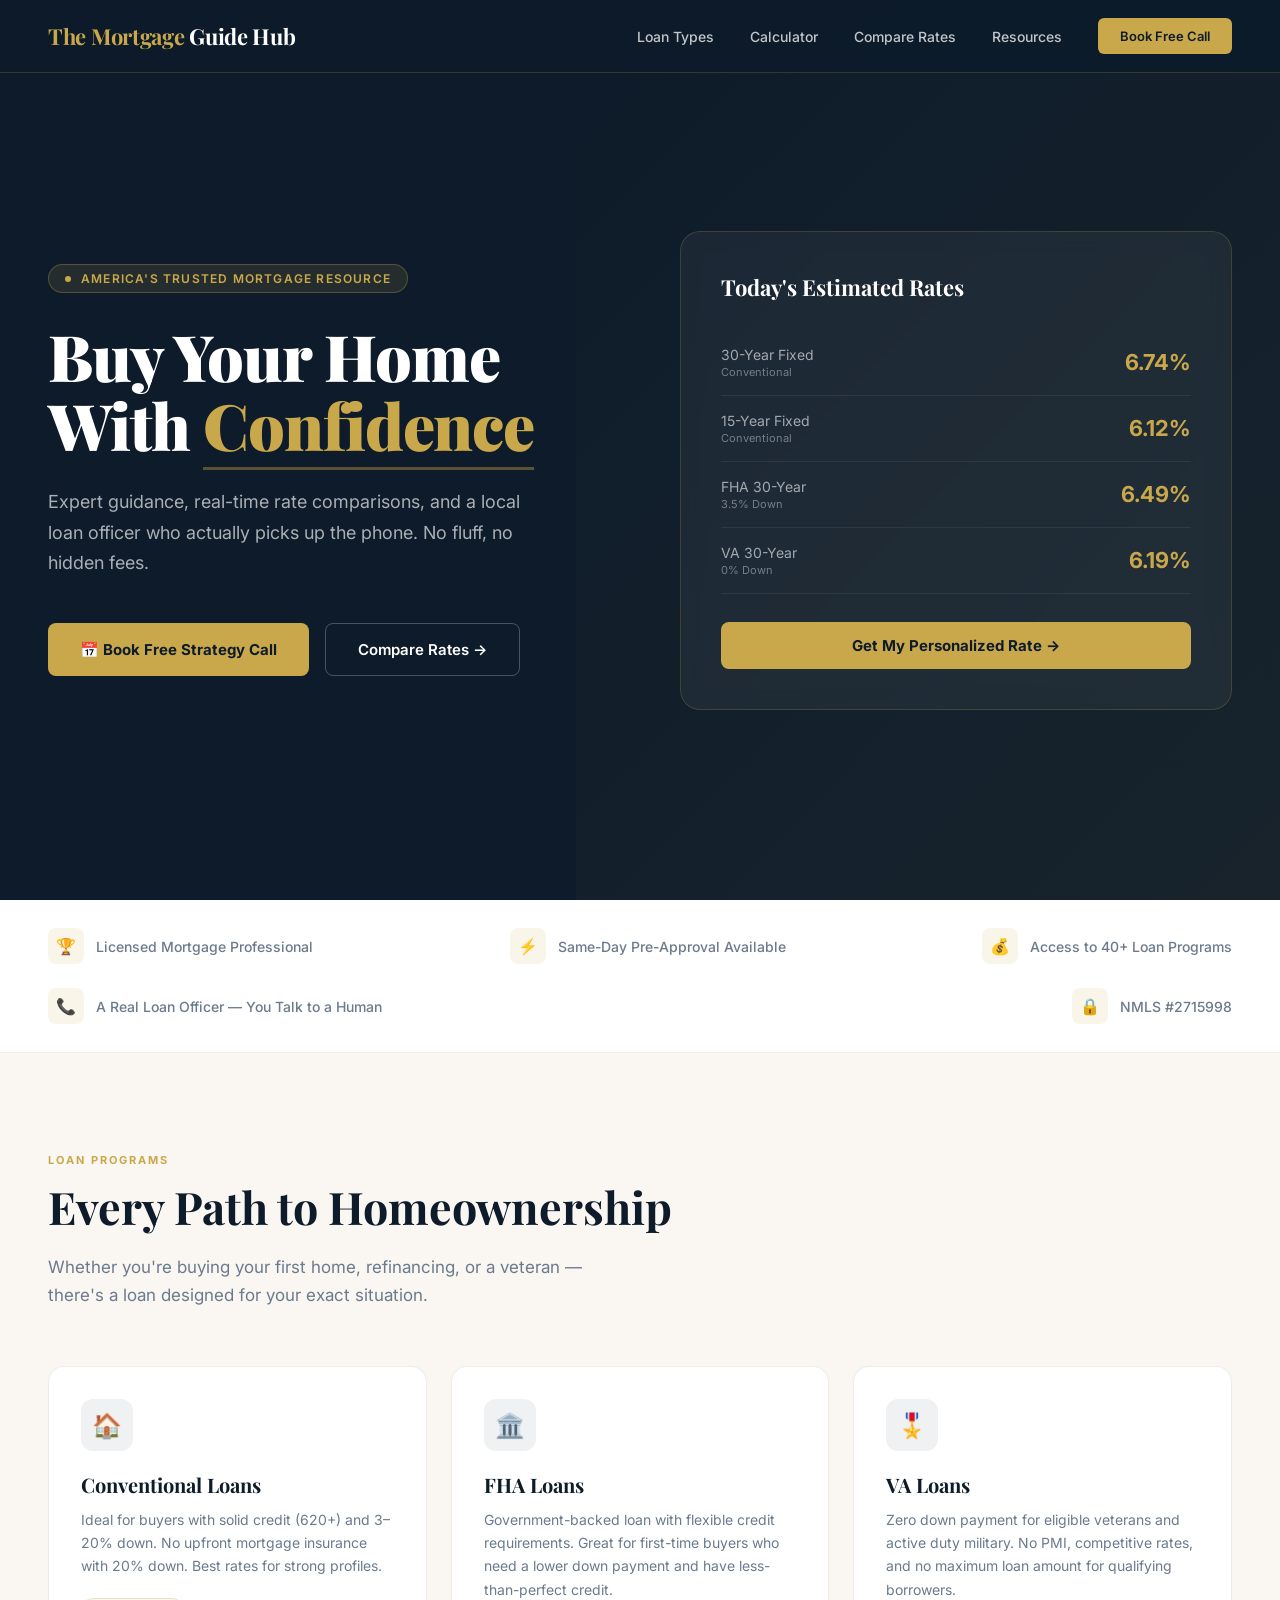
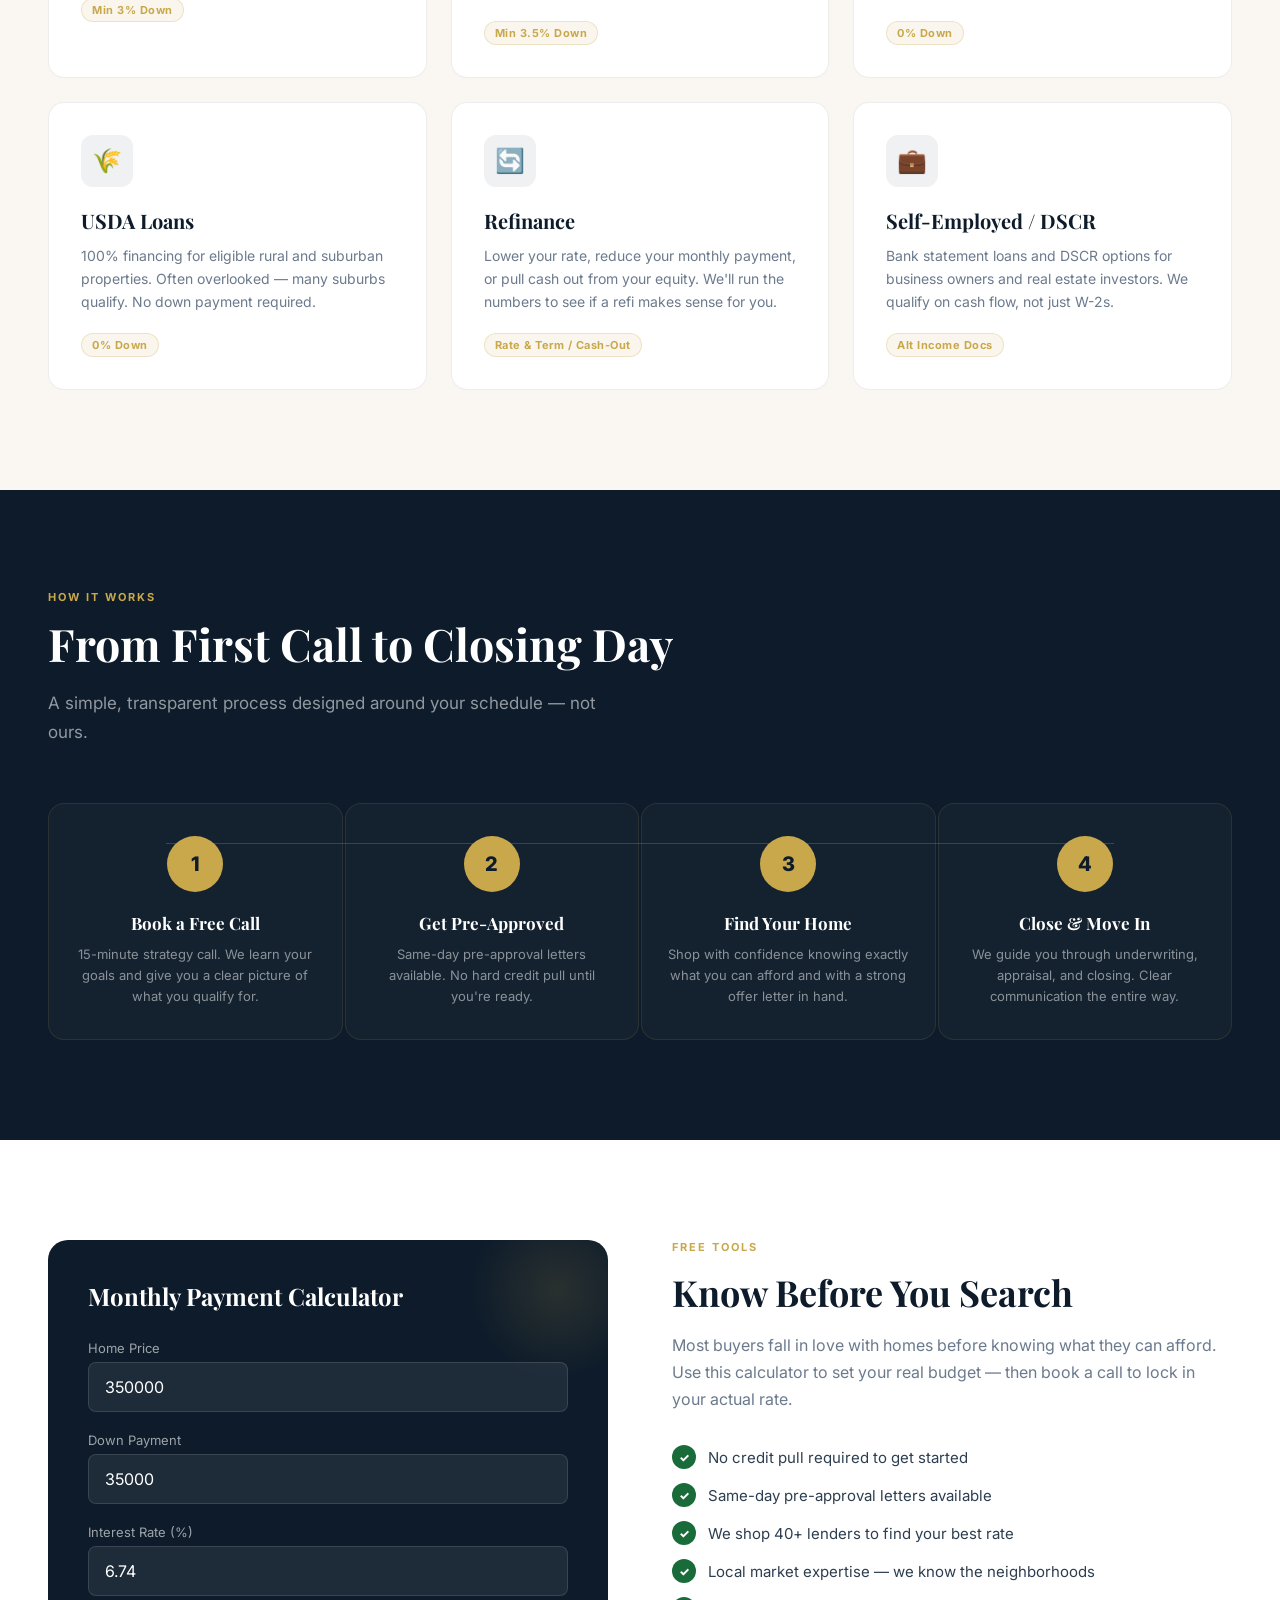
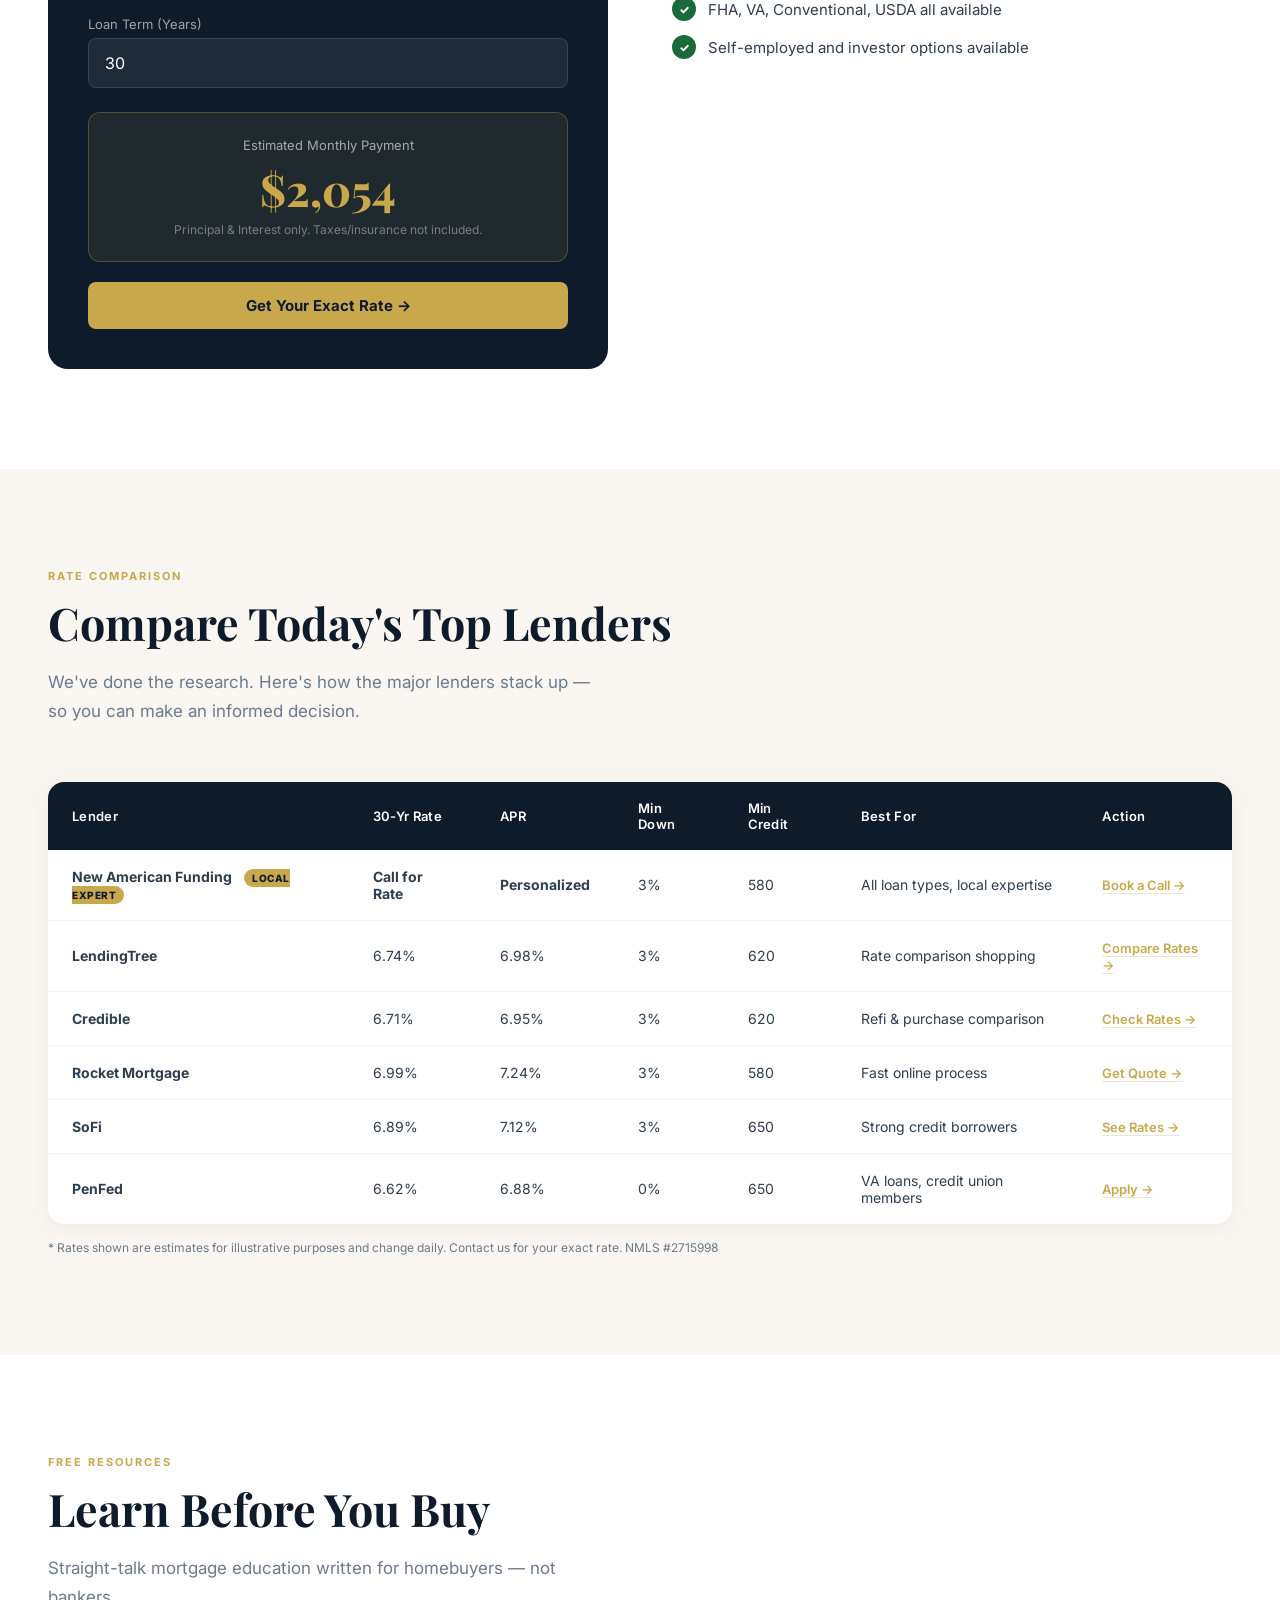
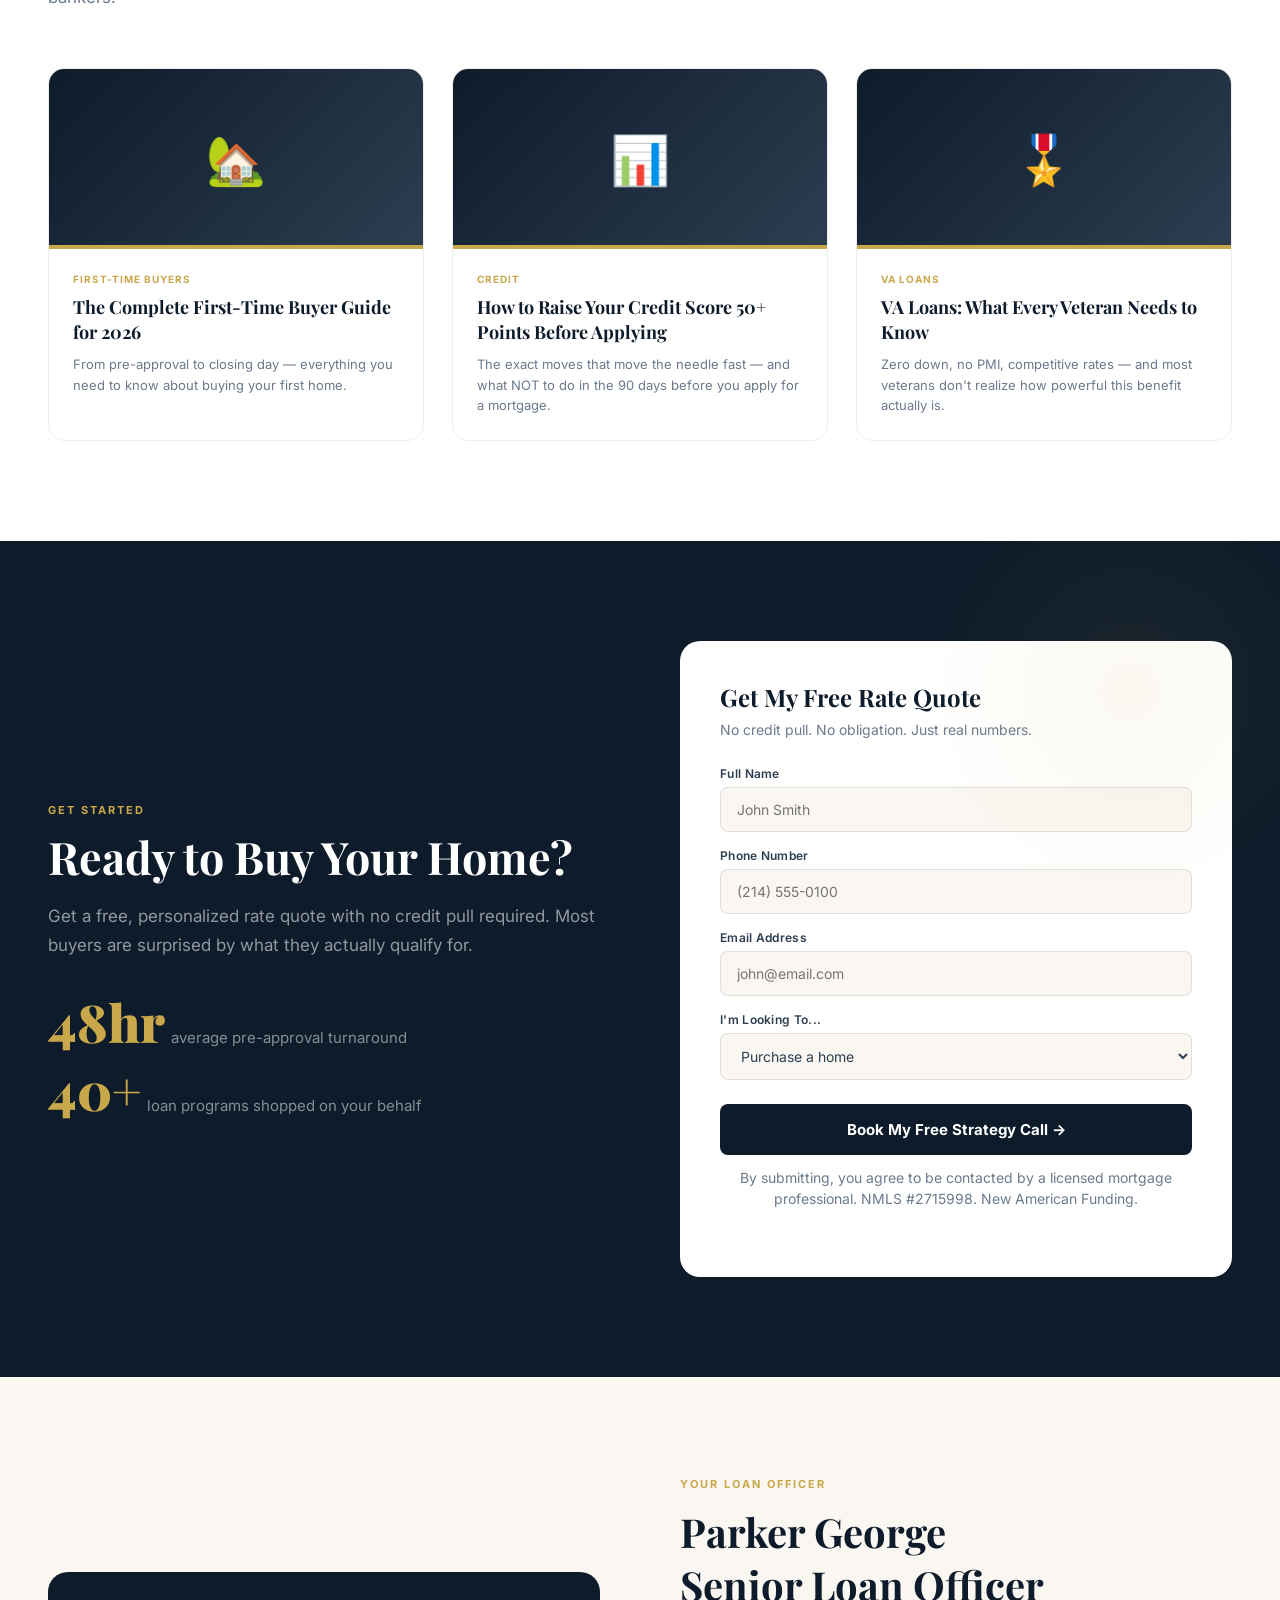
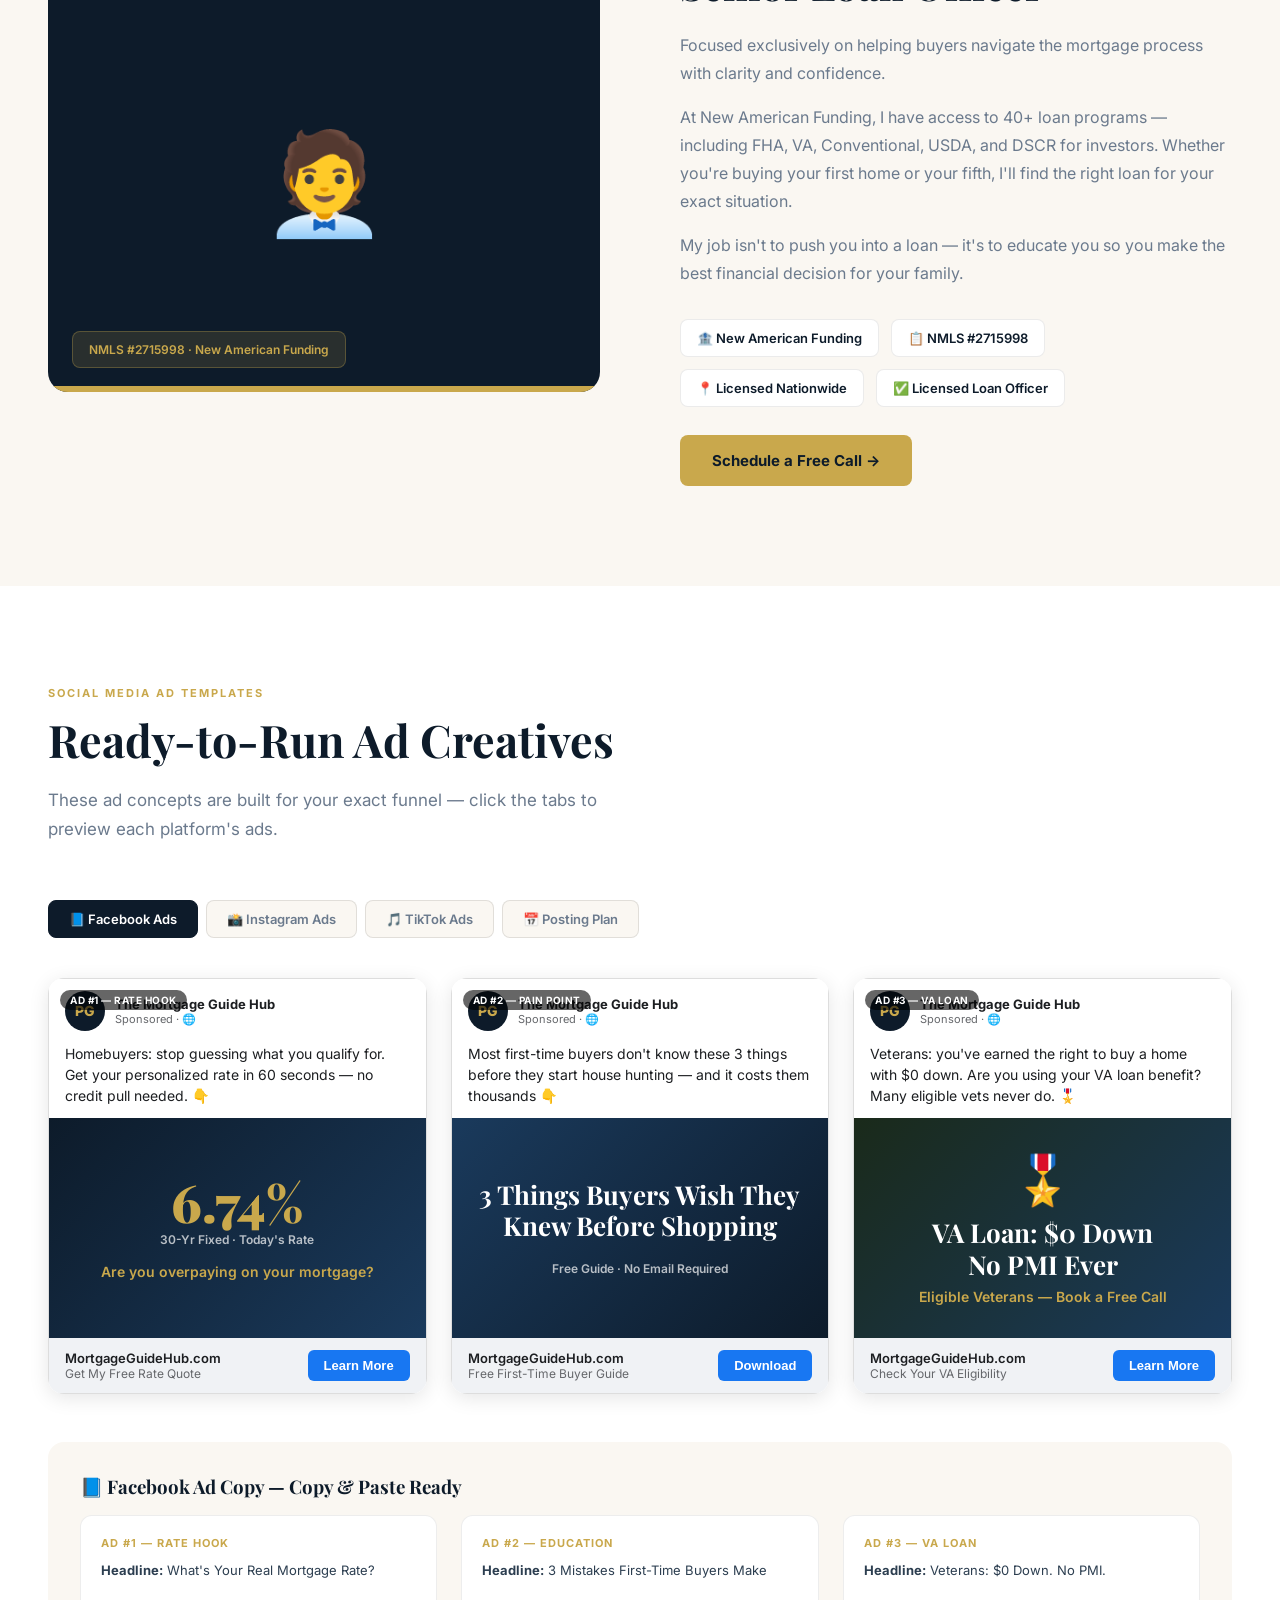
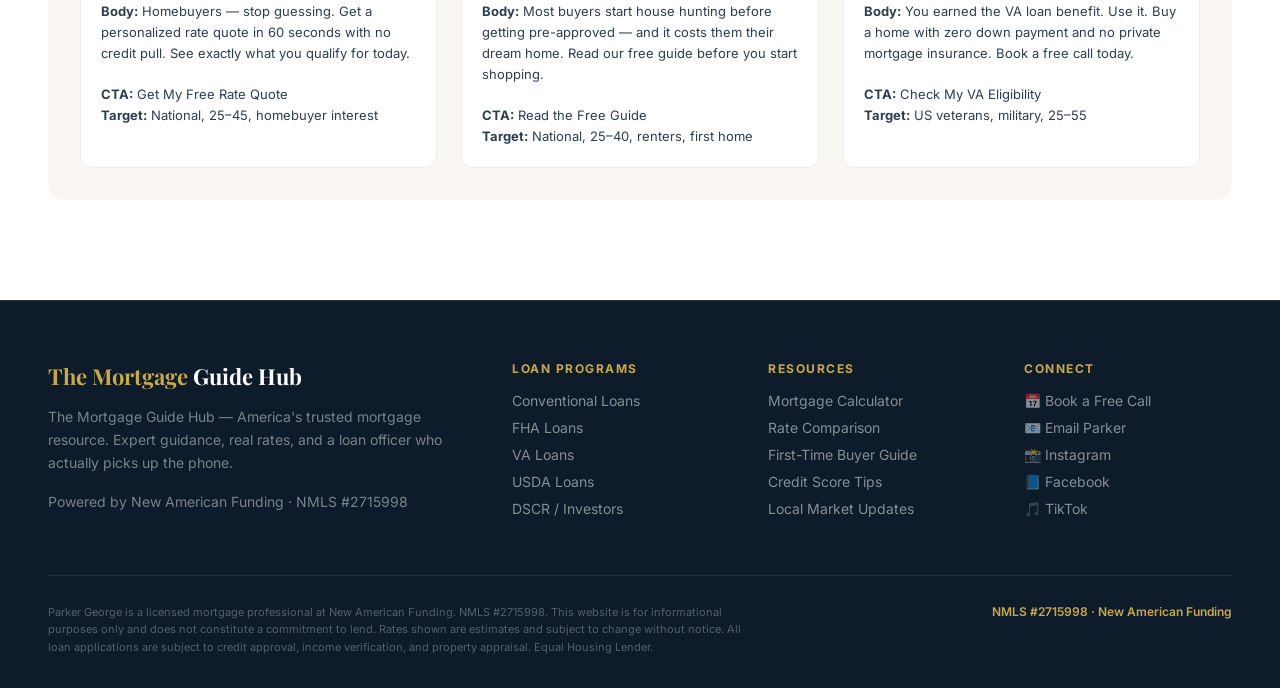
==== commit 0e875c41: "Apply CRO fixes: lead form now captures data, fix dead footer links The lead capture form collected " ====
--- a/index.html
+++ b/index.html
@@ -1043,25 +1043,29 @@
           <div class="lead-stat-num">48hr</div>
           <div class="lead-stat-label">average pre-approval turnaround</div>
         </div>
+        <div class="lead-stat" style="margin-top:16px">
+          <div class="lead-stat-num">40+</div>
+          <div class="lead-stat-label">loan programs shopped on your behalf</div>
+        </div>
       </div>
       <div class="lead-form">
         <h3>Get My Free Rate Quote</h3>
         <p>No credit pull. No obligation. Just real numbers.</p>
         <div class="form-group">
           <label>Full Name</label>
-          <input class="form-input" type="text" placeholder="John Smith">
+          <input class="form-input" type="text" id="leadName" placeholder="John Smith" required>
         </div>
         <div class="form-group">
           <label>Phone Number</label>
-          <input class="form-input" type="tel" placeholder="(214) 555-0100">
+          <input class="form-input" type="tel" id="leadPhone" placeholder="(214) 555-0100" required>
         </div>
         <div class="form-group">
           <label>Email Address</label>
-          <input class="form-input" type="email" placeholder="john@email.com">
+          <input class="form-input" type="email" id="leadEmail" placeholder="john@email.com" required>
         </div>
         <div class="form-group">
           <label>I'm Looking To...</label>
-          <select class="form-select">
+          <select class="form-select" id="leadIntent">
             <option>Purchase a home</option>
             <option>Refinance my current home</option>
             <option>Learn what I qualify for</option>
@@ -1069,7 +1073,7 @@
             <option>I'm just starting to research</option>
           </select>
         </div>
-        <button class="form-submit" onclick="window.open('https://calendly.com/parker3george/30min','_blank')">Book My Free Strategy Call →</button>
+        <button class="form-submit" id="leadSubmit" onclick="submitLeadForm()">Book My Free Strategy Call →</button>
         <p class="form-disclaimer">By submitting, you agree to be contacted by a licensed mortgage professional. NMLS #2715998. New American Funding.</p>
       </div>
     </div>
@@ -1514,19 +1518,19 @@
     </div>
     <div class="footer-col">
       <h4>Loan Programs</h4>
-      <a href="#">Conventional Loans</a>
-      <a href="#">FHA Loans</a>
-      <a href="#">VA Loans</a>
-      <a href="#">USDA Loans</a>
-      <a href="#">DSCR / Investors</a>
+      <a href="#loans">Conventional Loans</a>
+      <a href="#loans">FHA Loans</a>
+      <a href="#loans">VA Loans</a>
+      <a href="#loans">USDA Loans</a>
+      <a href="#loans">DSCR / Investors</a>
     </div>
     <div class="footer-col">
       <h4>Resources</h4>
-      <a href="#">Mortgage Calculator</a>
-      <a href="#">Rate Comparison</a>
-      <a href="#">First-Time Buyer Guide</a>
-      <a href="#">Credit Score Tips</a>
-      <a href="#">Local Market Updates</a>
+      <a href="#calculator">Mortgage Calculator</a>
+      <a href="#rates">Rate Comparison</a>
+      <a href="#blog">First-Time Buyer Guide</a>
+      <a href="#blog">Credit Score Tips</a>
+      <a href="#blog">Local Market Updates</a>
     </div>
     <div class="footer-col">
       <h4>Connect</h4>
@@ -1568,6 +1572,27 @@
   ['homePrice','downPayment','interestRate','loanTerm'].forEach(id => {
     document.getElementById(id).addEventListener('input', calcPayment);
   });
+
+  // Lead form — prefill Calendly with the visitor's info instead of discarding it
+  function submitLeadForm() {
+    const name = document.getElementById('leadName').value.trim();
+    const phone = document.getElementById('leadPhone').value.trim();
+    const email = document.getElementById('leadEmail').value.trim();
+    const intent = document.getElementById('leadIntent').value;
+
+    if (!name || !phone || !email) {
+      alert('Please fill in your name, phone, and email so Parker can follow up.');
+      return;
+    }
+
+    const params = new URLSearchParams({
+      name: name,
+      email: email,
+      a1: phone,
+      a2: intent
+    });
+    window.open('https://calendly.com/parker3george/30min?' + params.toString(), '_blank');
+  }
 
   // Smooth scroll
   document.querySelectorAll('a[href^="#"]').forEach(anchor => {
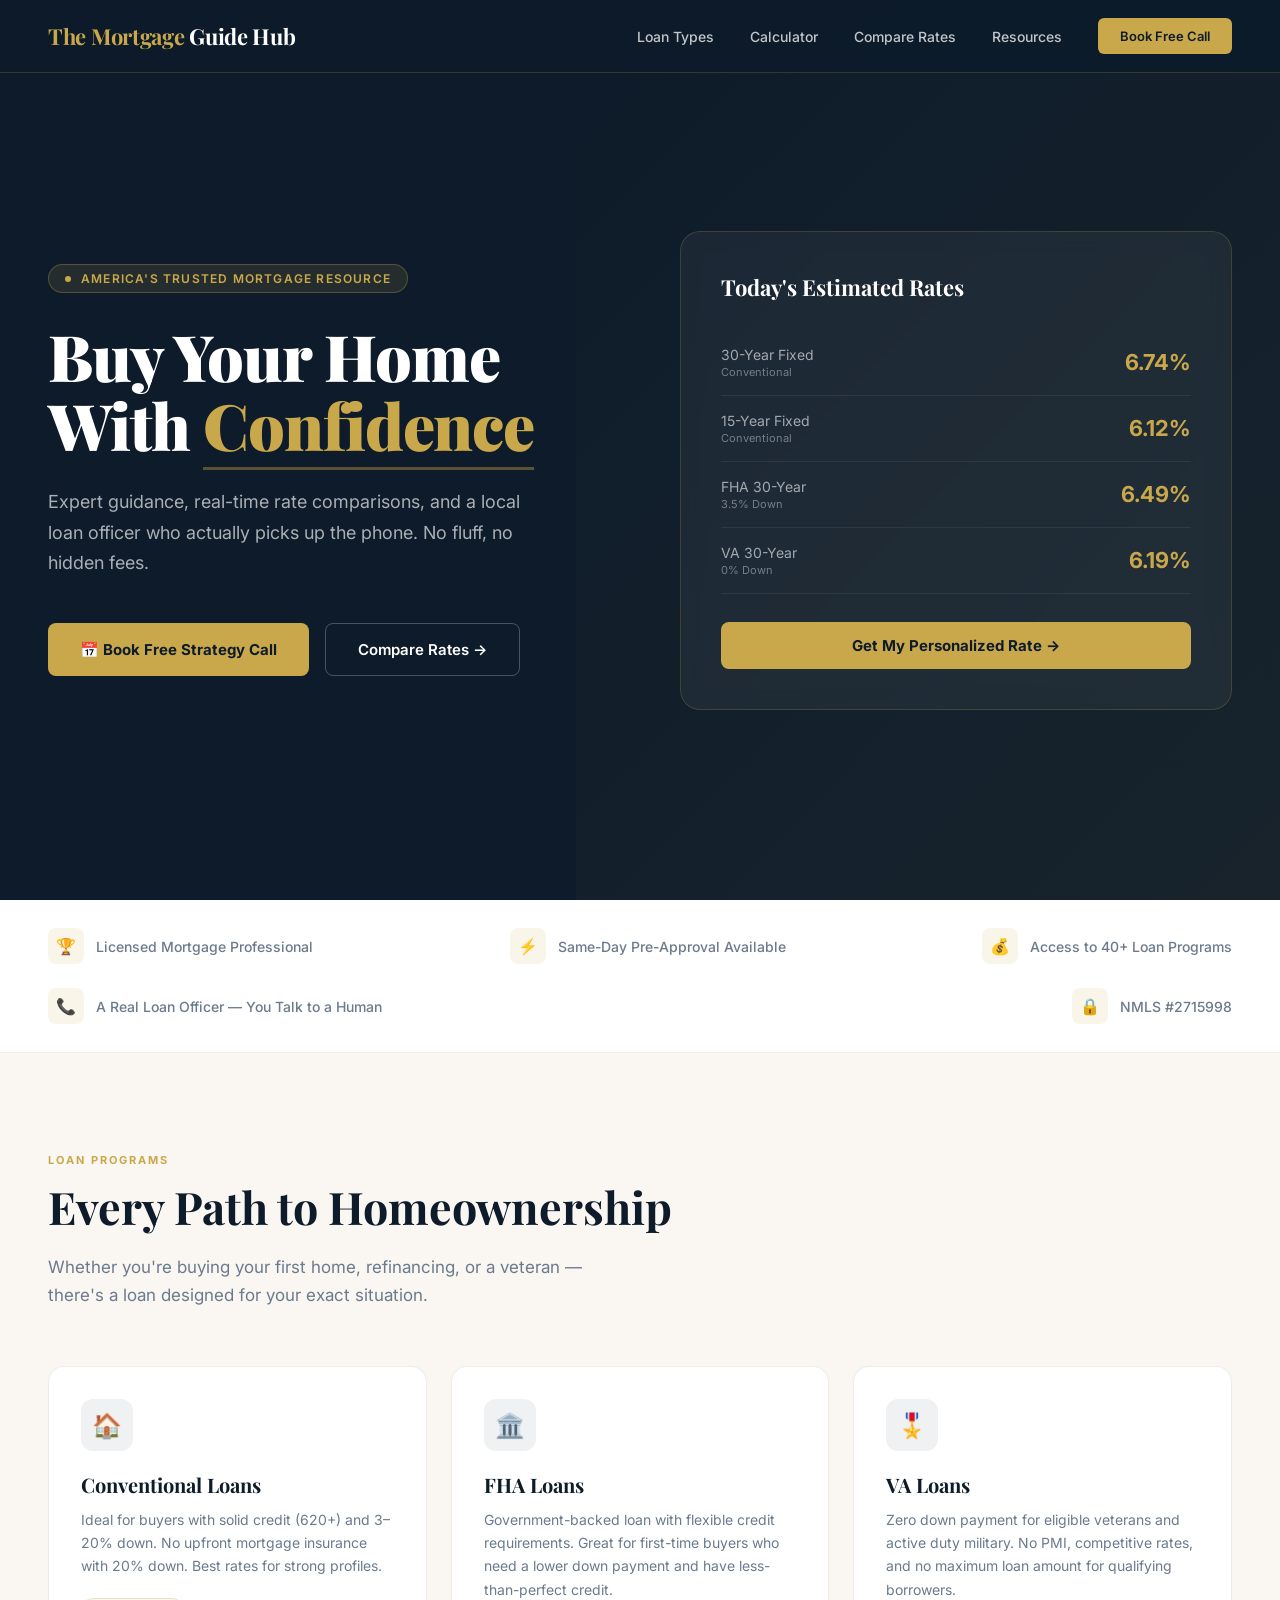
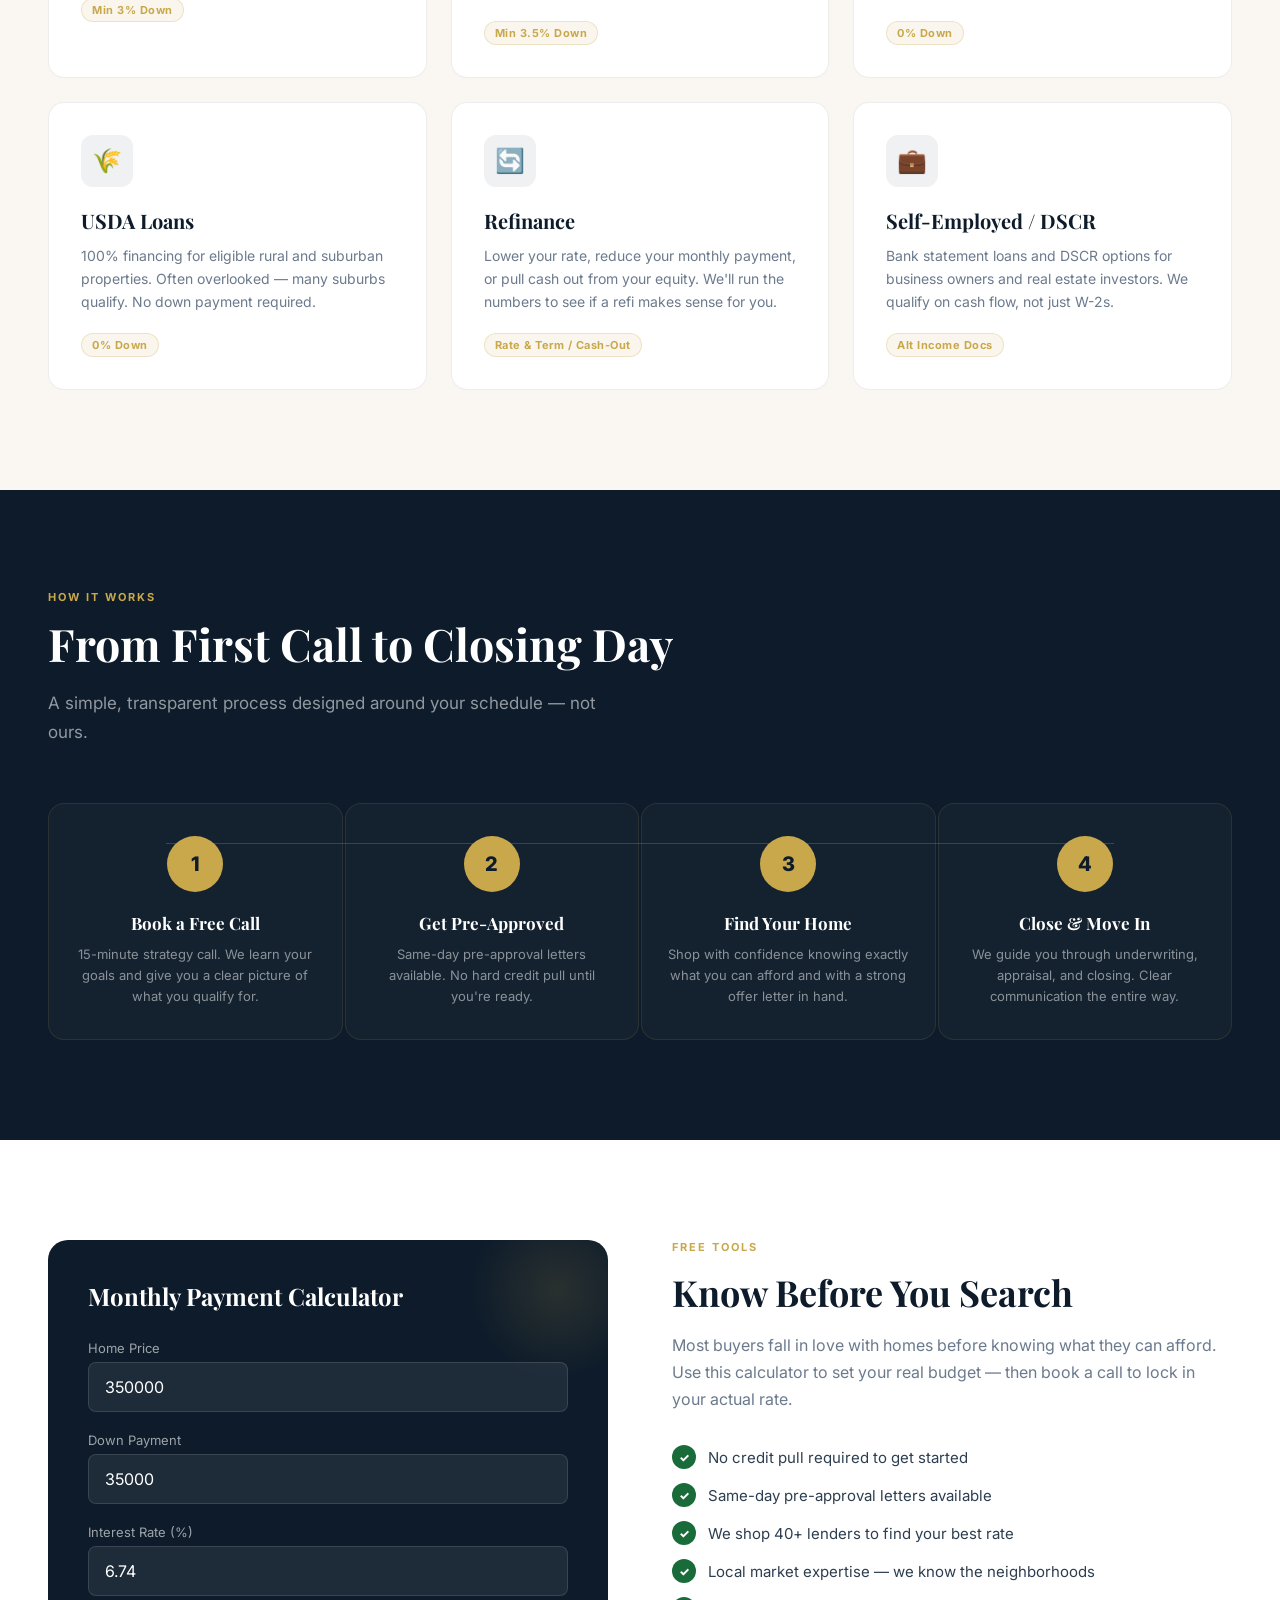
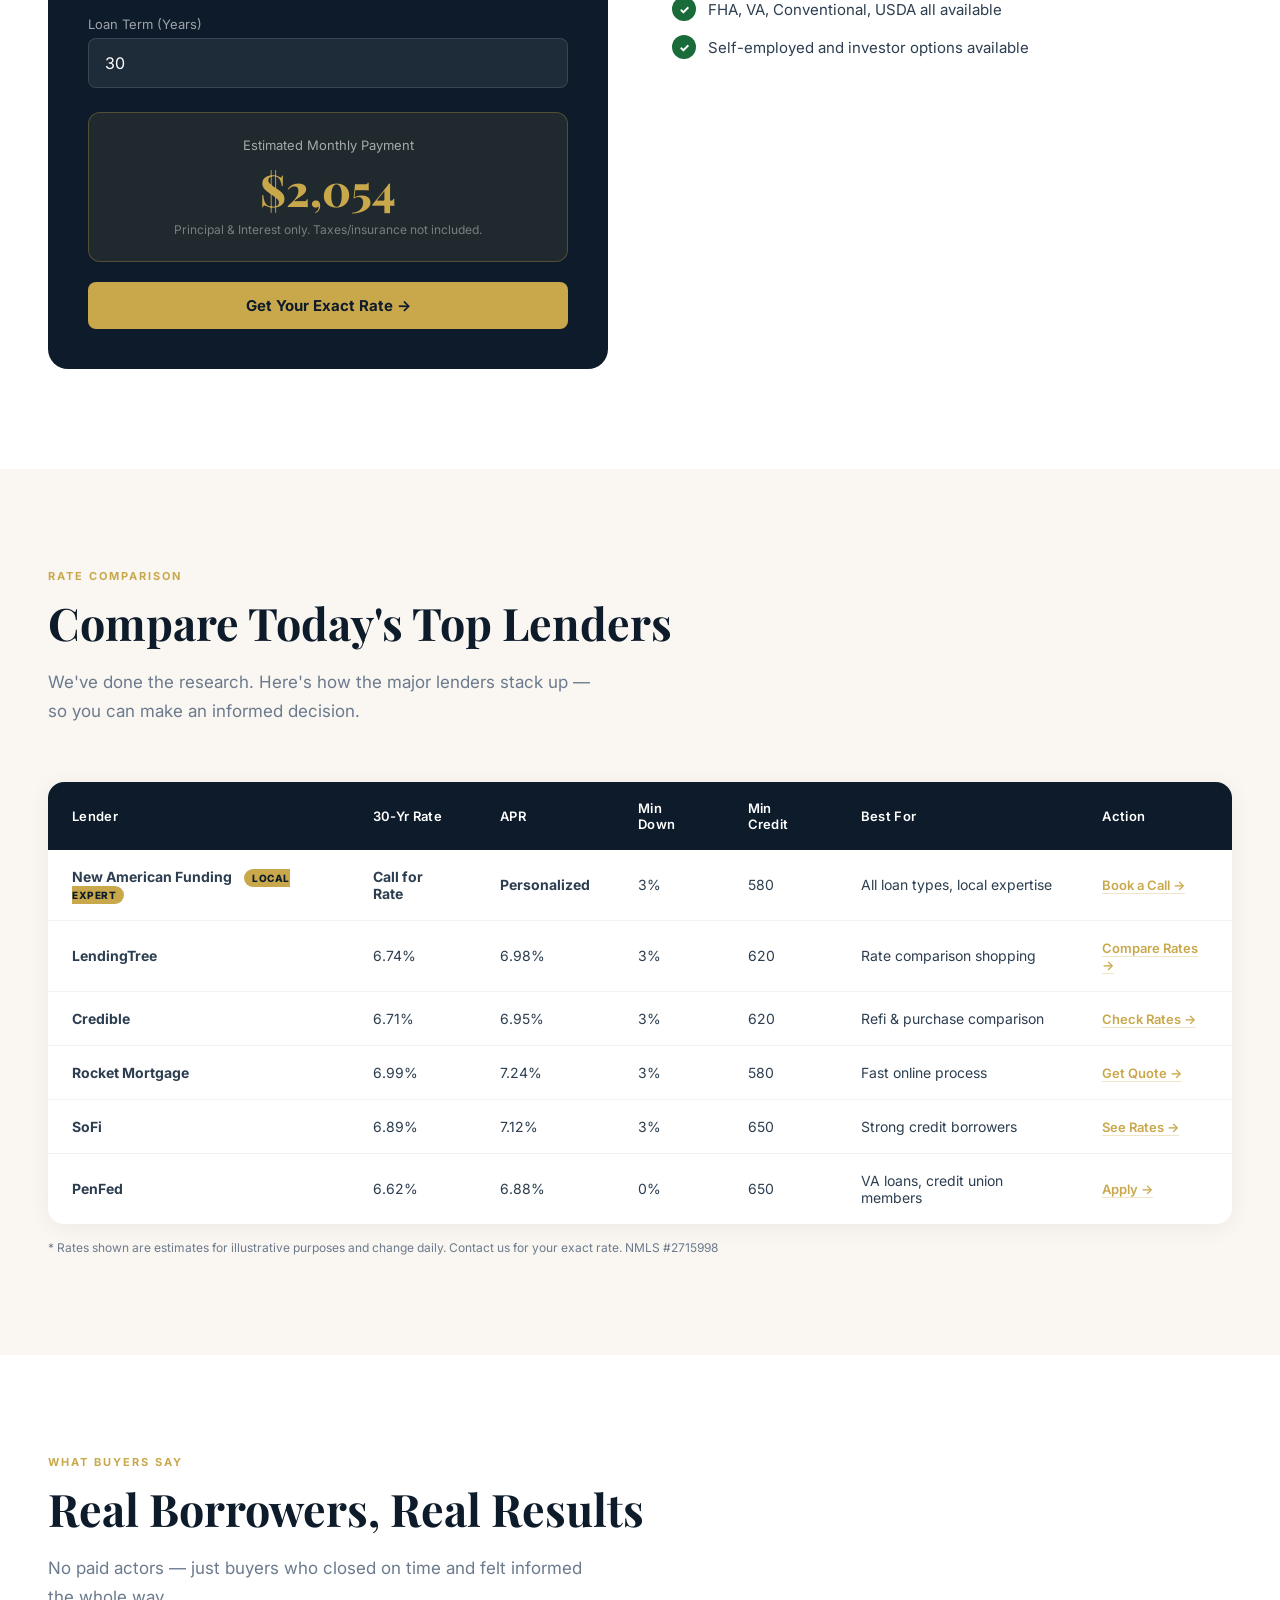
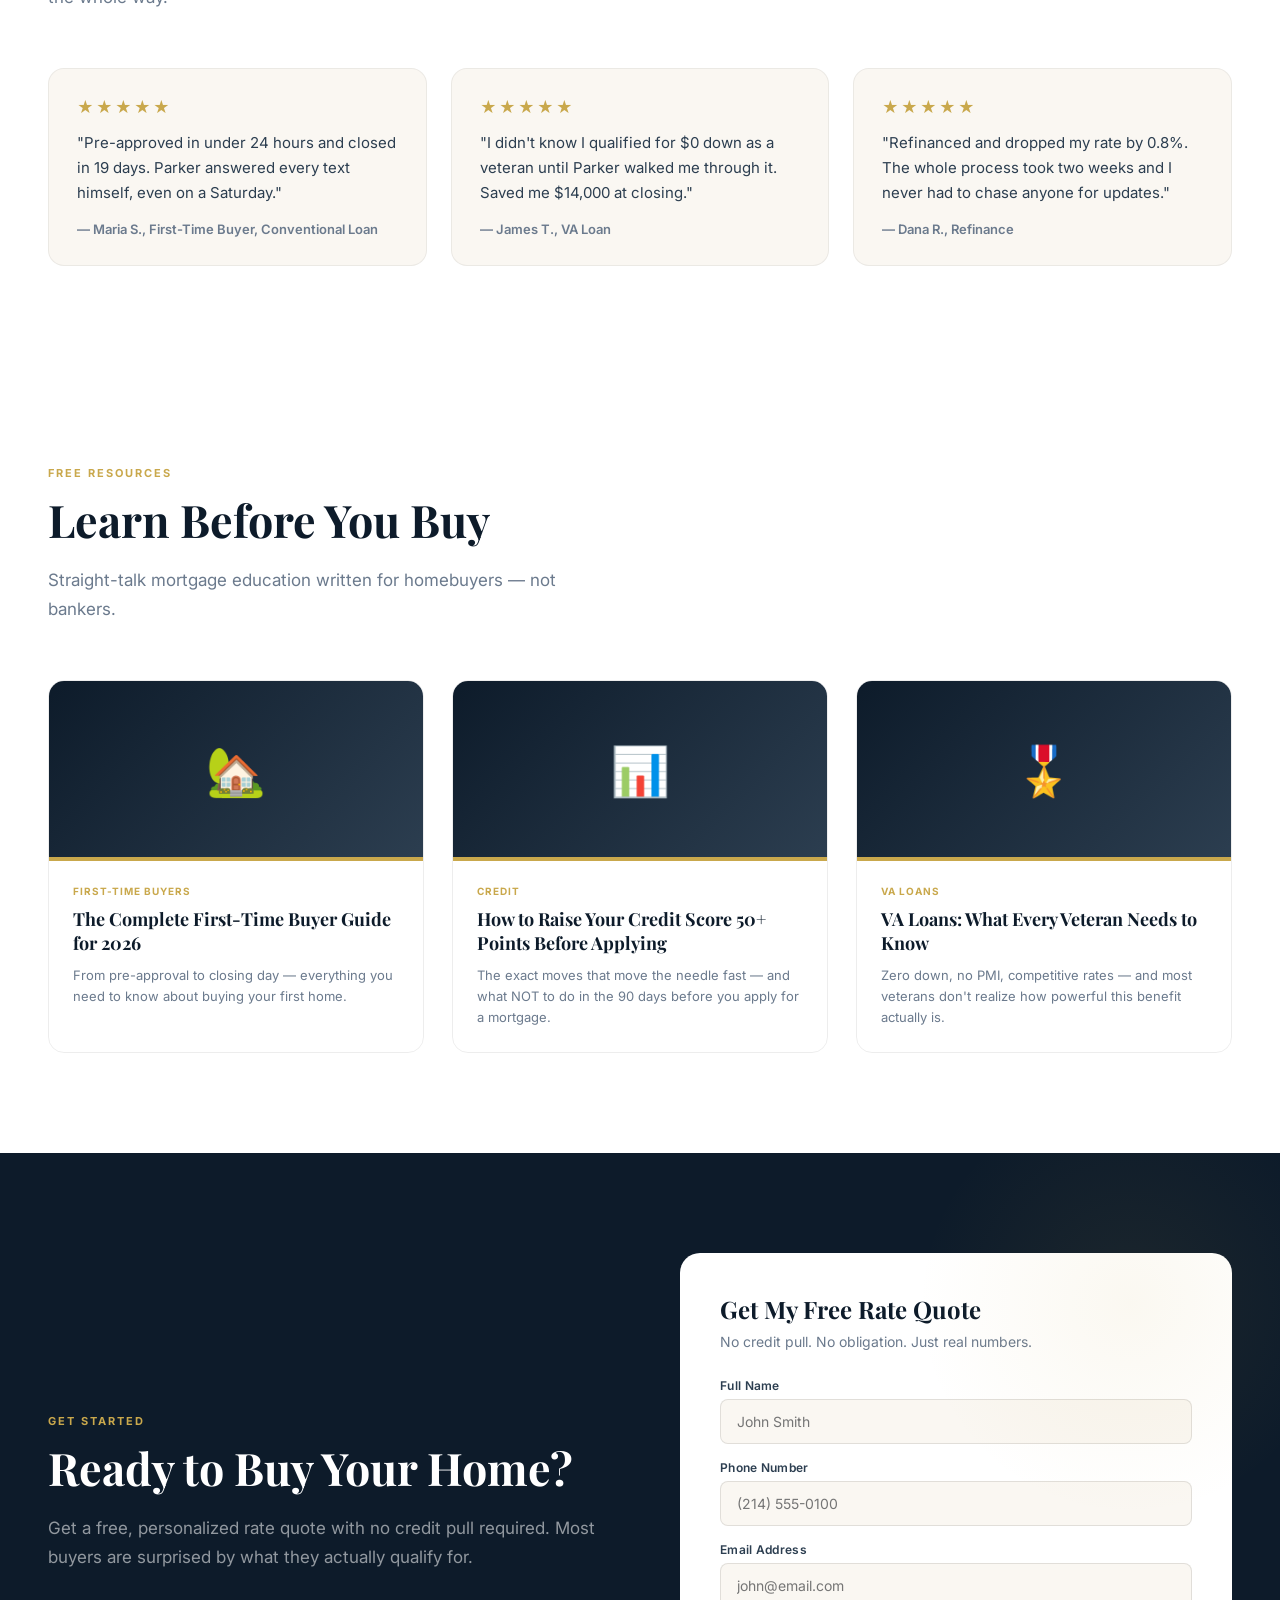
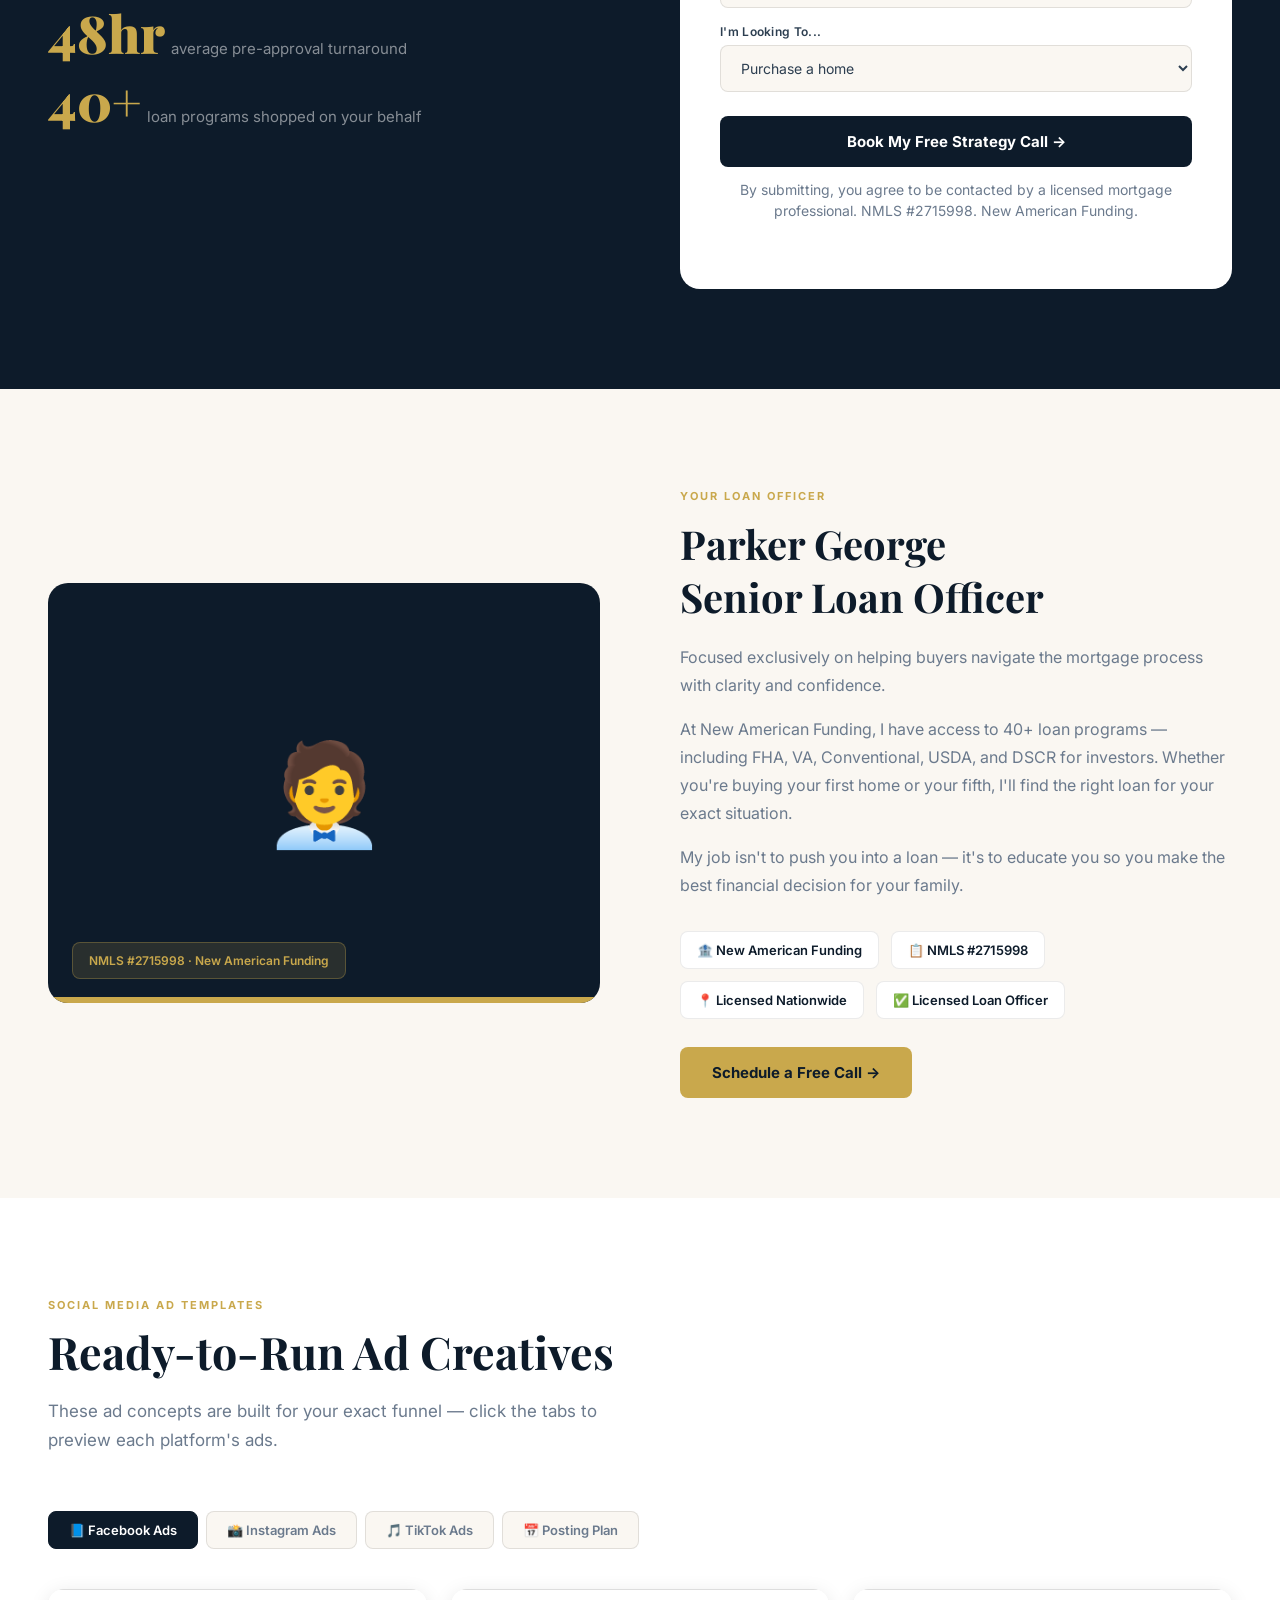
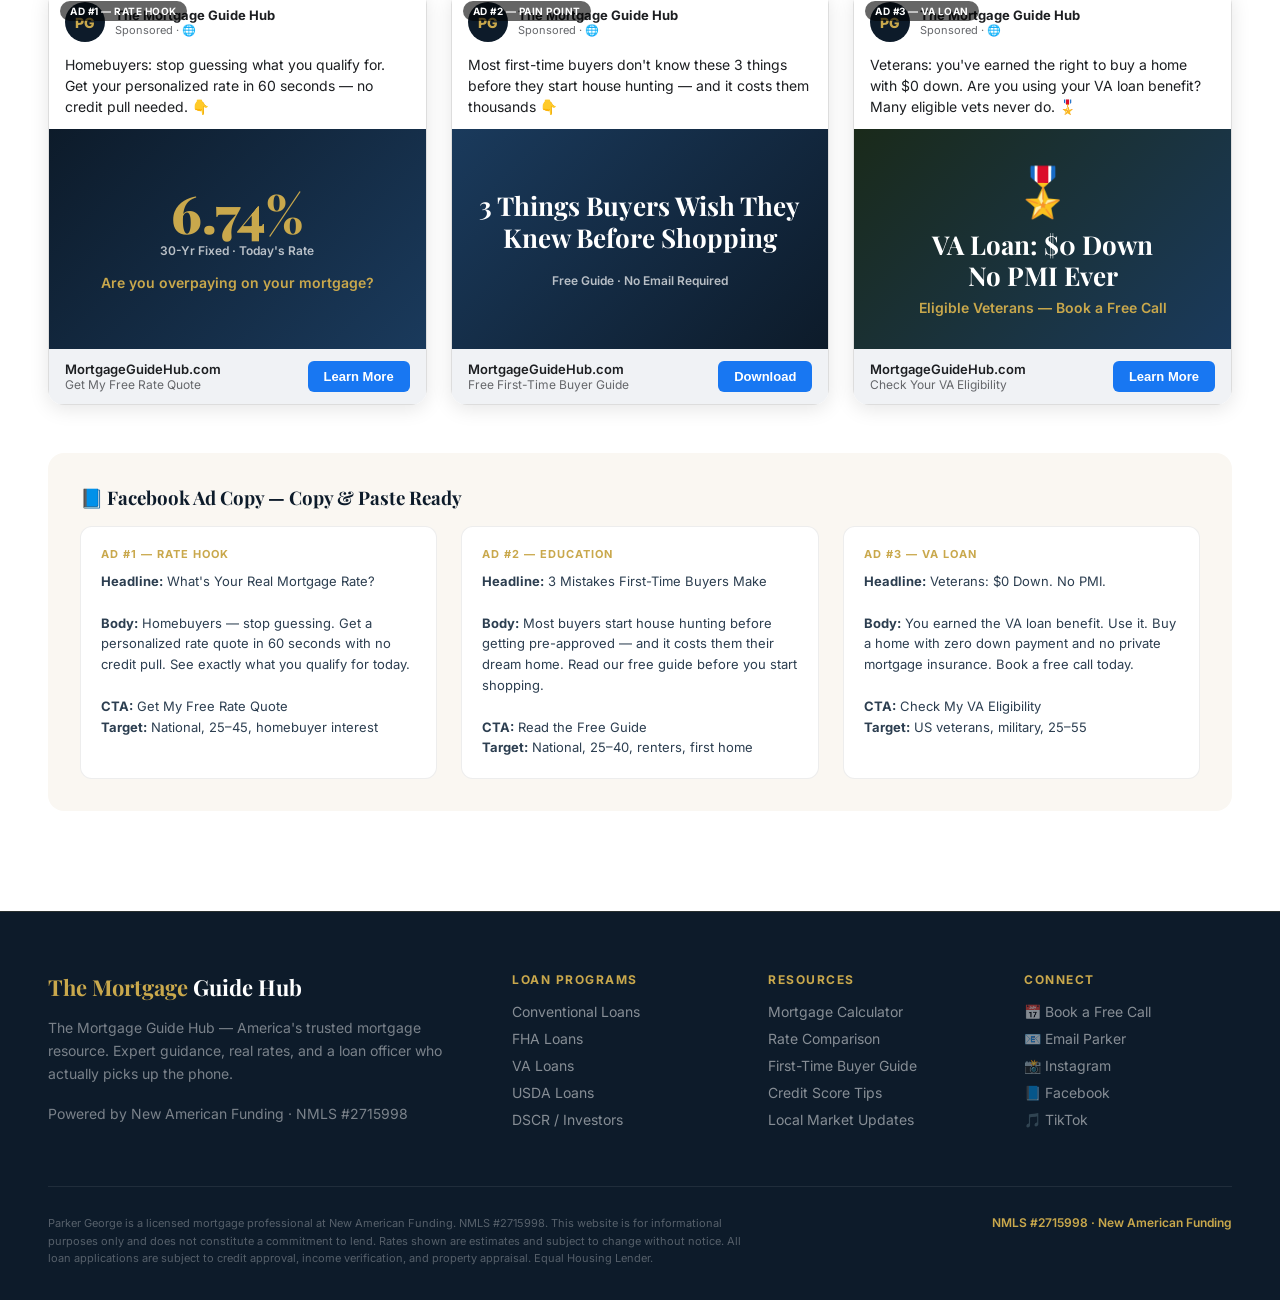
==== commit 5d85993a: "Add testimonials section and sticky mobile CTA bar Per the CRO skill's trust-signal and friction-poi" ====
--- a/index.html
+++ b/index.html
@@ -392,6 +392,31 @@
   }
   .apply-link:hover { color: var(--navy); border-color: var(--navy); }
 
+  /* ── TESTIMONIALS ── */
+  .testimonials-section { background: var(--white); }
+  .testimonials-grid { display: grid; grid-template-columns: repeat(3, 1fr); gap: 24px; }
+  .testimonial-card {
+    background: var(--cream); border: 1px solid rgba(0,0,0,0.06);
+    border-radius: 16px; padding: 28px;
+  }
+  .testimonial-stars { color: var(--gold); font-size: 16px; margin-bottom: 14px; letter-spacing: 2px; }
+  .testimonial-quote { font-size: 15px; color: var(--charcoal); line-height: 1.65; margin-bottom: 16px; }
+  .testimonial-author { font-size: 13px; color: var(--muted); font-weight: 600; }
+
+  /* ── STICKY MOBILE CTA ── */
+  .sticky-cta {
+    display: none;
+    position: fixed; bottom: 0; left: 0; right: 0; z-index: 99;
+    background: var(--navy); padding: 14px 20px;
+    border-top: 1px solid rgba(201,168,76,0.25);
+    box-shadow: 0 -8px 24px rgba(0,0,0,0.15);
+  }
+  .sticky-cta a {
+    display: block; background: var(--gold); color: var(--navy);
+    text-align: center; padding: 14px; border-radius: 8px;
+    font-weight: 700; font-size: 15px; text-decoration: none;
+  }
+
   /* ── BLOG PREVIEW ── */
   .blog-section { background: var(--white); }
   .blog-grid { display: grid; grid-template-columns: repeat(3, 1fr); gap: 28px; }
@@ -706,6 +731,9 @@
     .plan-grid { grid-template-columns: repeat(3, 1fr); }
     .automation-box { grid-template-columns: 1fr 1fr; }
     .footer-grid { grid-template-columns: 1fr 1fr; }
+    .testimonials-grid { grid-template-columns: 1fr; }
+    .sticky-cta { display: block; }
+    body { padding-bottom: 70px; }
   }
 </style>
 </head>
@@ -996,6 +1024,32 @@
   </div>
 </section>
 
+<!-- TESTIMONIALS -->
+<section class="testimonials-section">
+  <div class="section-inner">
+    <div class="section-label">What Buyers Say</div>
+    <h2 class="section-title">Real Borrowers, Real Results</h2>
+    <p class="section-sub">No paid actors — just buyers who closed on time and felt informed the whole way.</p>
+    <div class="testimonials-grid">
+      <div class="testimonial-card">
+        <div class="testimonial-stars">★★★★★</div>
+        <p class="testimonial-quote">"Pre-approved in under 24 hours and closed in 19 days. Parker answered every text himself, even on a Saturday."</p>
+        <div class="testimonial-author">— Maria S., First-Time Buyer, Conventional Loan</div>
+      </div>
+      <div class="testimonial-card">
+        <div class="testimonial-stars">★★★★★</div>
+        <p class="testimonial-quote">"I didn't know I qualified for $0 down as a veteran until Parker walked me through it. Saved me $14,000 at closing."</p>
+        <div class="testimonial-author">— James T., VA Loan</div>
+      </div>
+      <div class="testimonial-card">
+        <div class="testimonial-stars">★★★★★</div>
+        <p class="testimonial-quote">"Refinanced and dropped my rate by 0.8%. The whole process took two weeks and I never had to chase anyone for updates."</p>
+        <div class="testimonial-author">— Dana R., Refinance</div>
+      </div>
+    </div>
+  </div>
+</section>
+
 <!-- BLOG RESOURCES -->
 <section class="blog-section" id="blog">
   <div class="section-inner">
@@ -1508,6 +1562,11 @@
   </div>
 </section>
 
+<!-- STICKY MOBILE CTA -->
+<div class="sticky-cta">
+  <a href="https://calendly.com/parker3george/30min" target="_blank">📅 Book Free Strategy Call →</a>
+</div>
+
 <!-- FOOTER -->
 <footer>
   <div class="footer-grid">
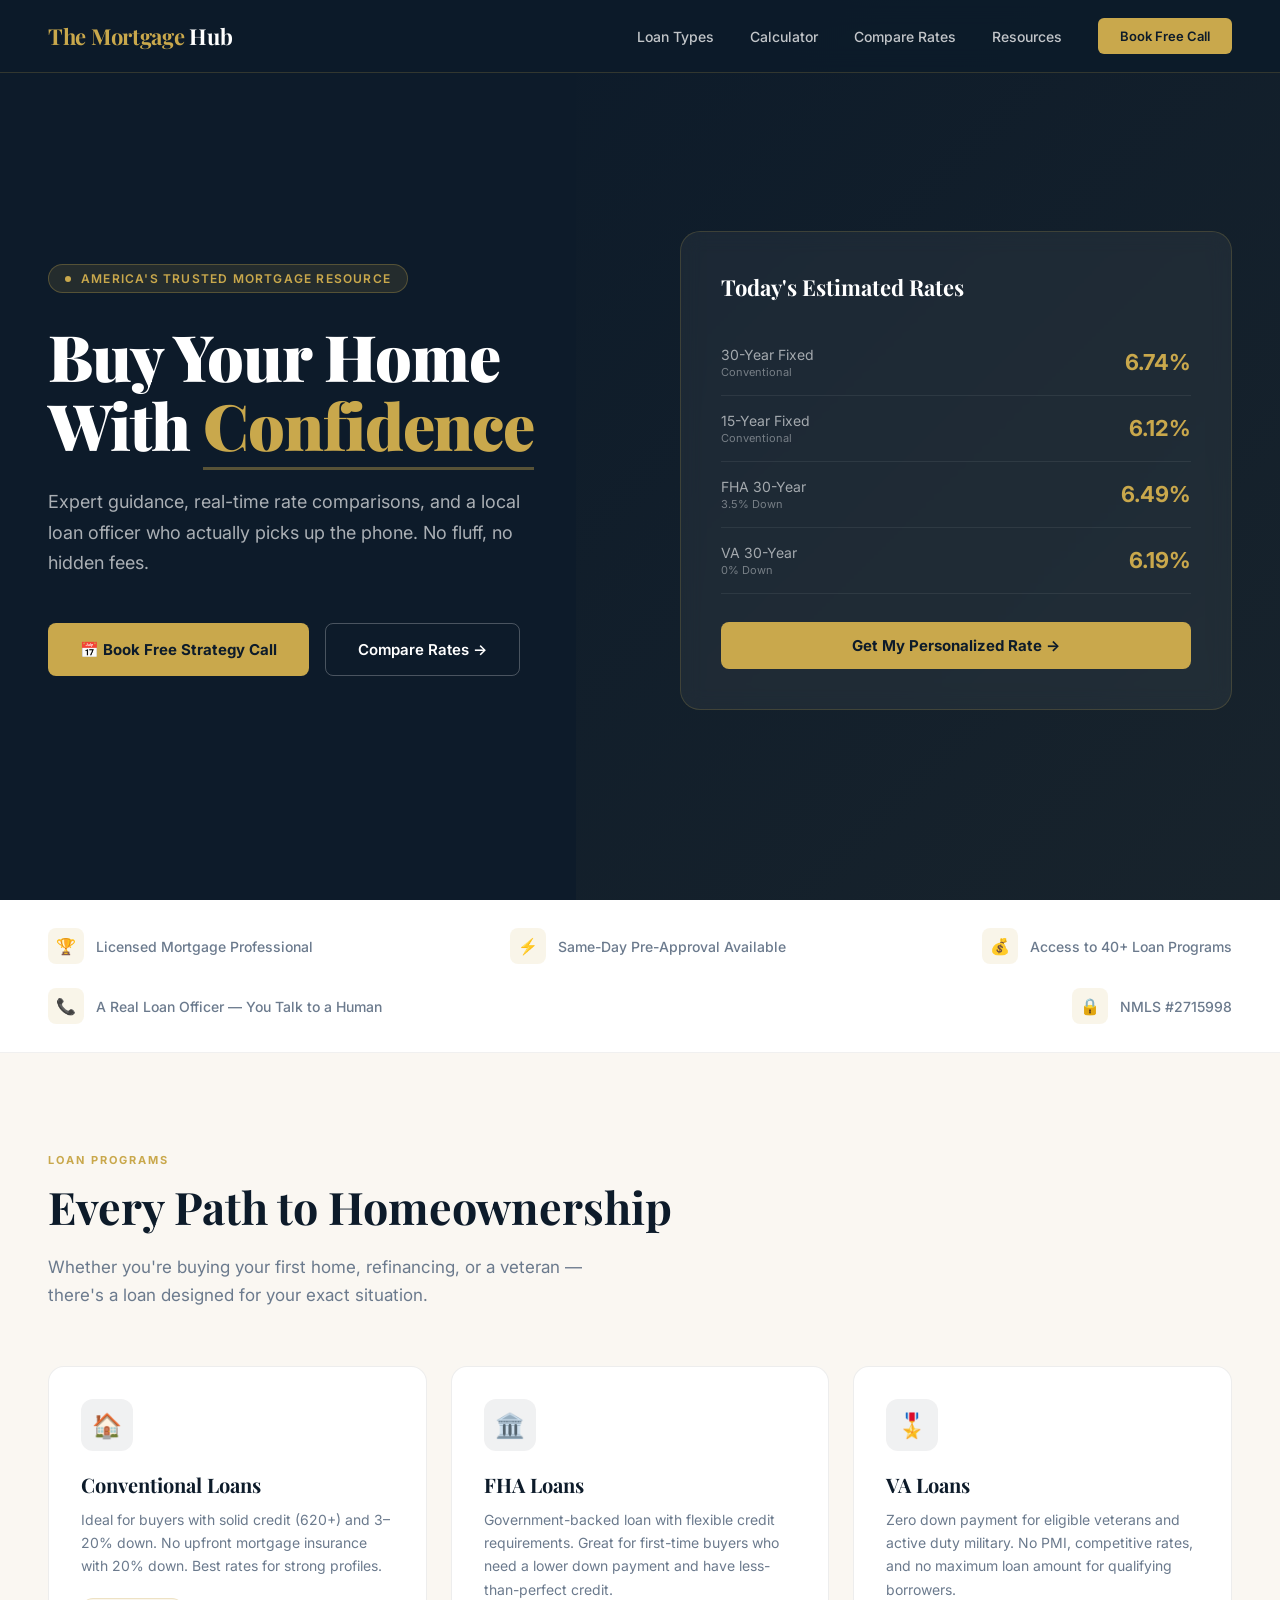
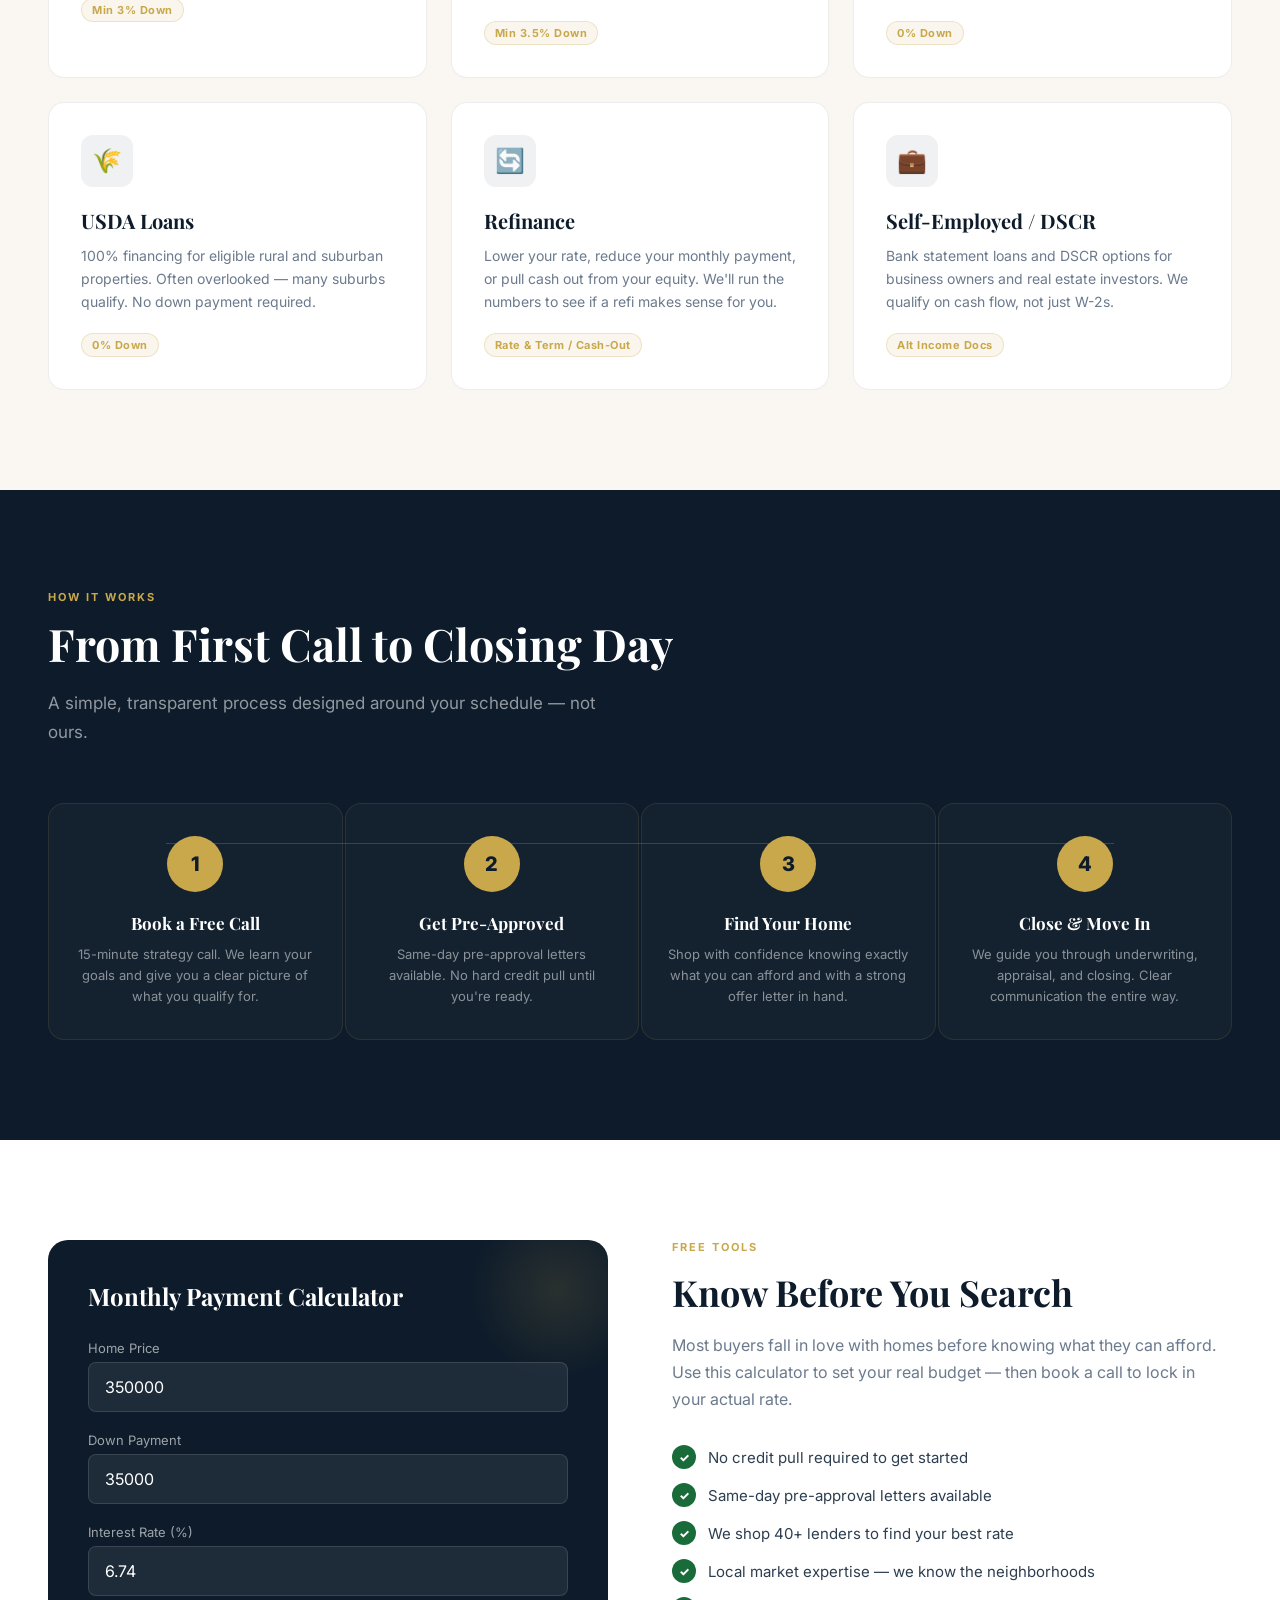
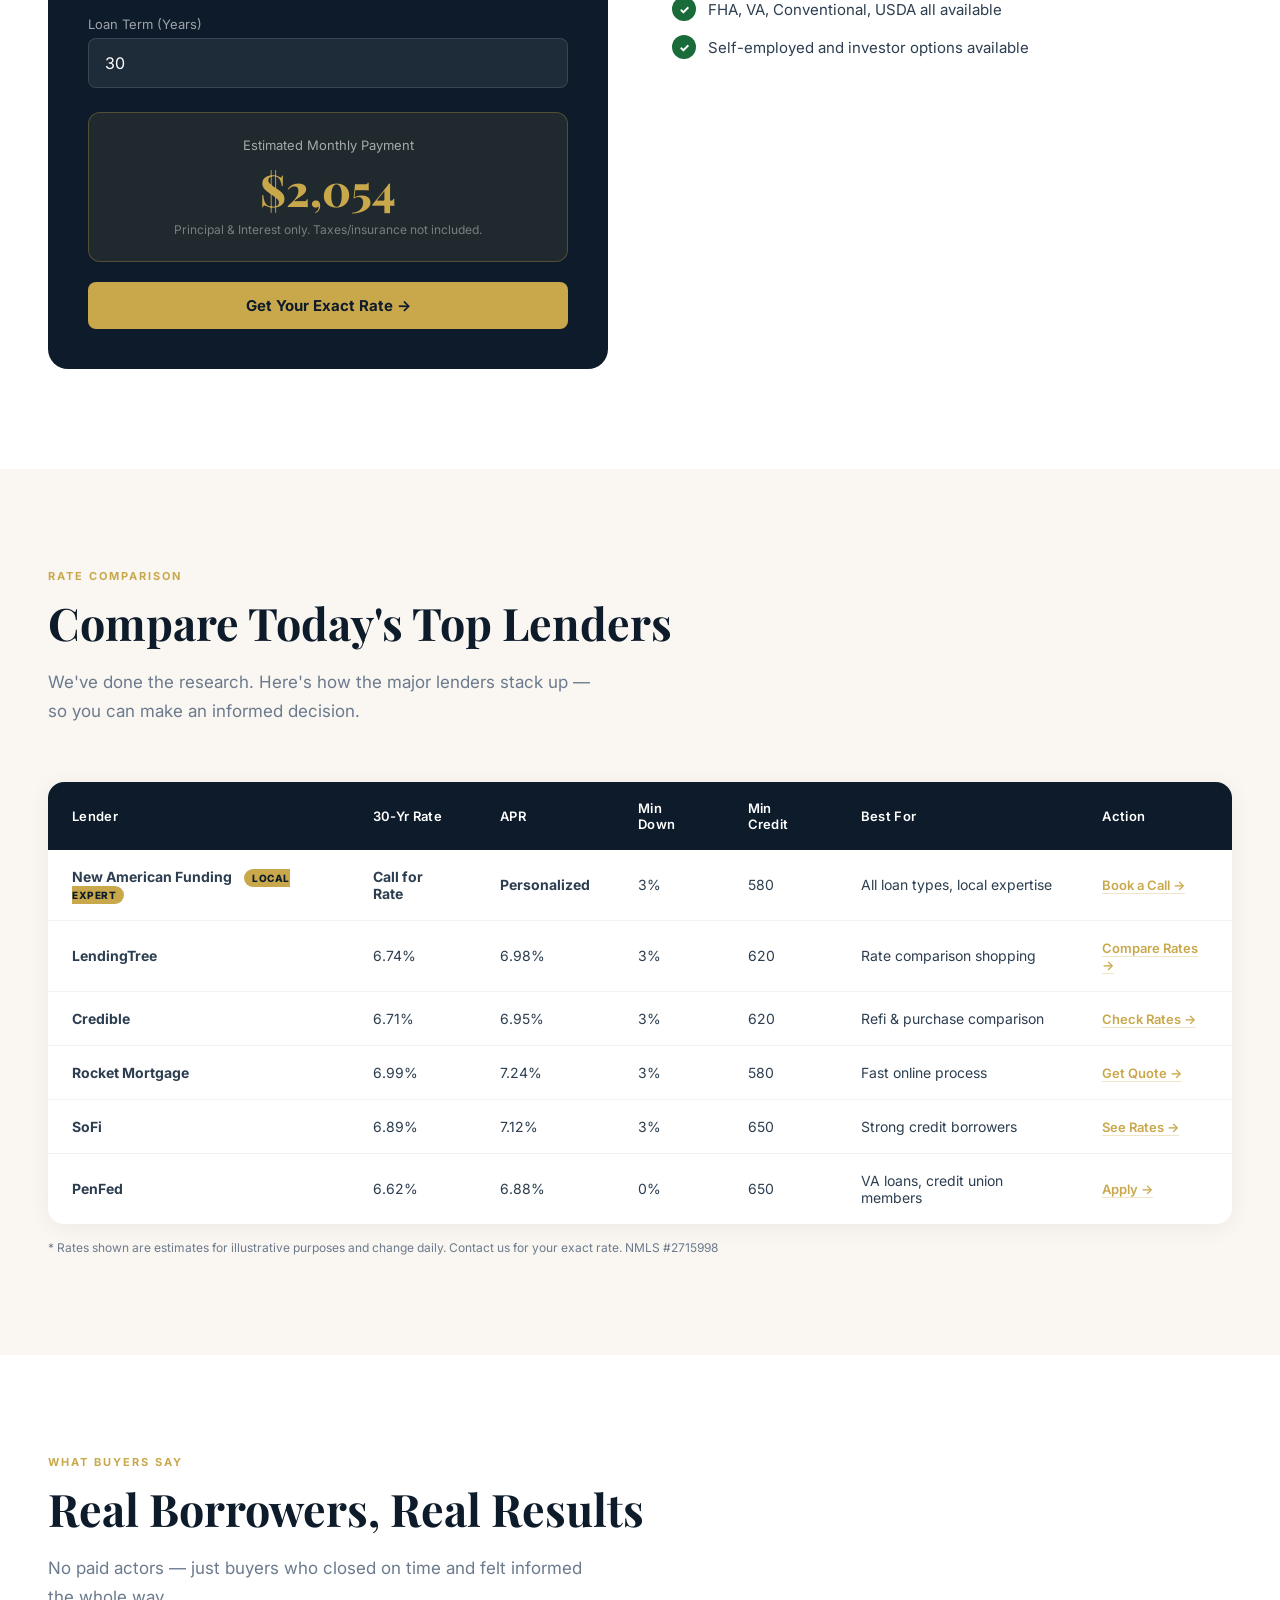
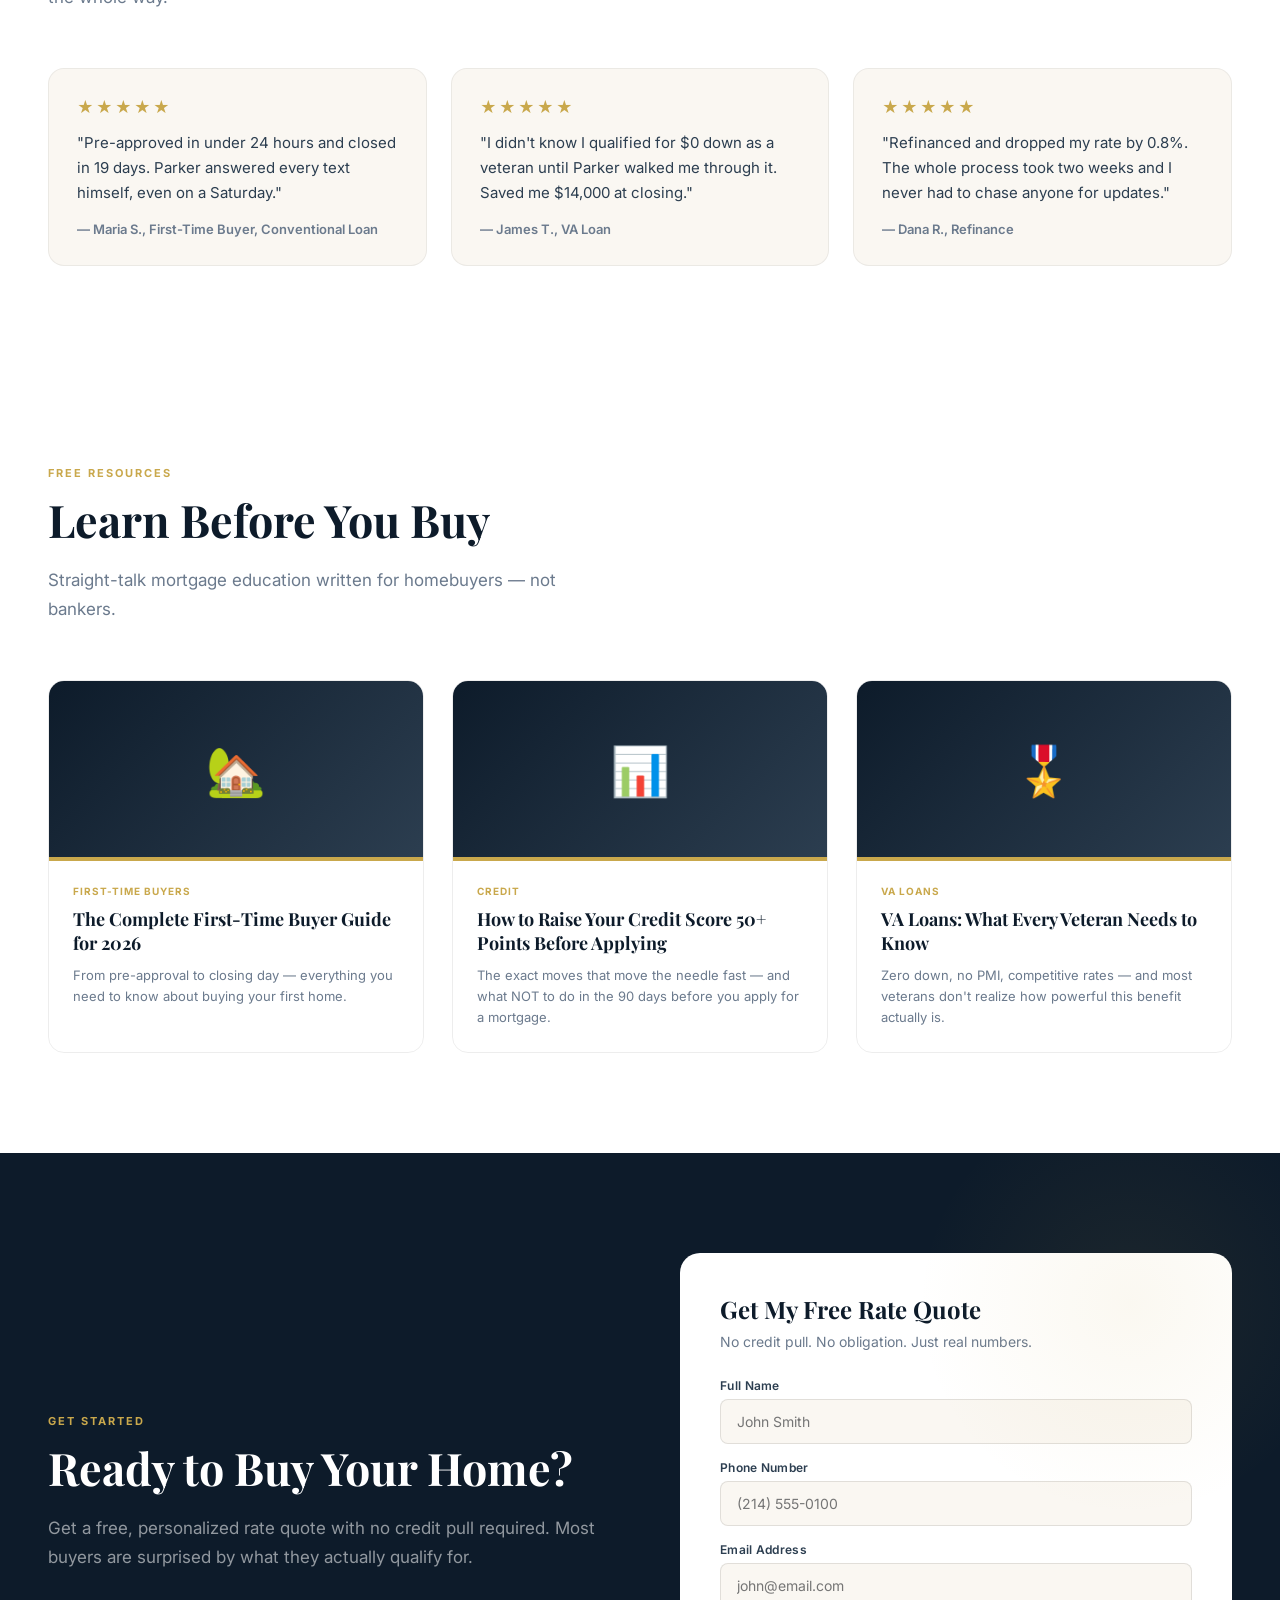
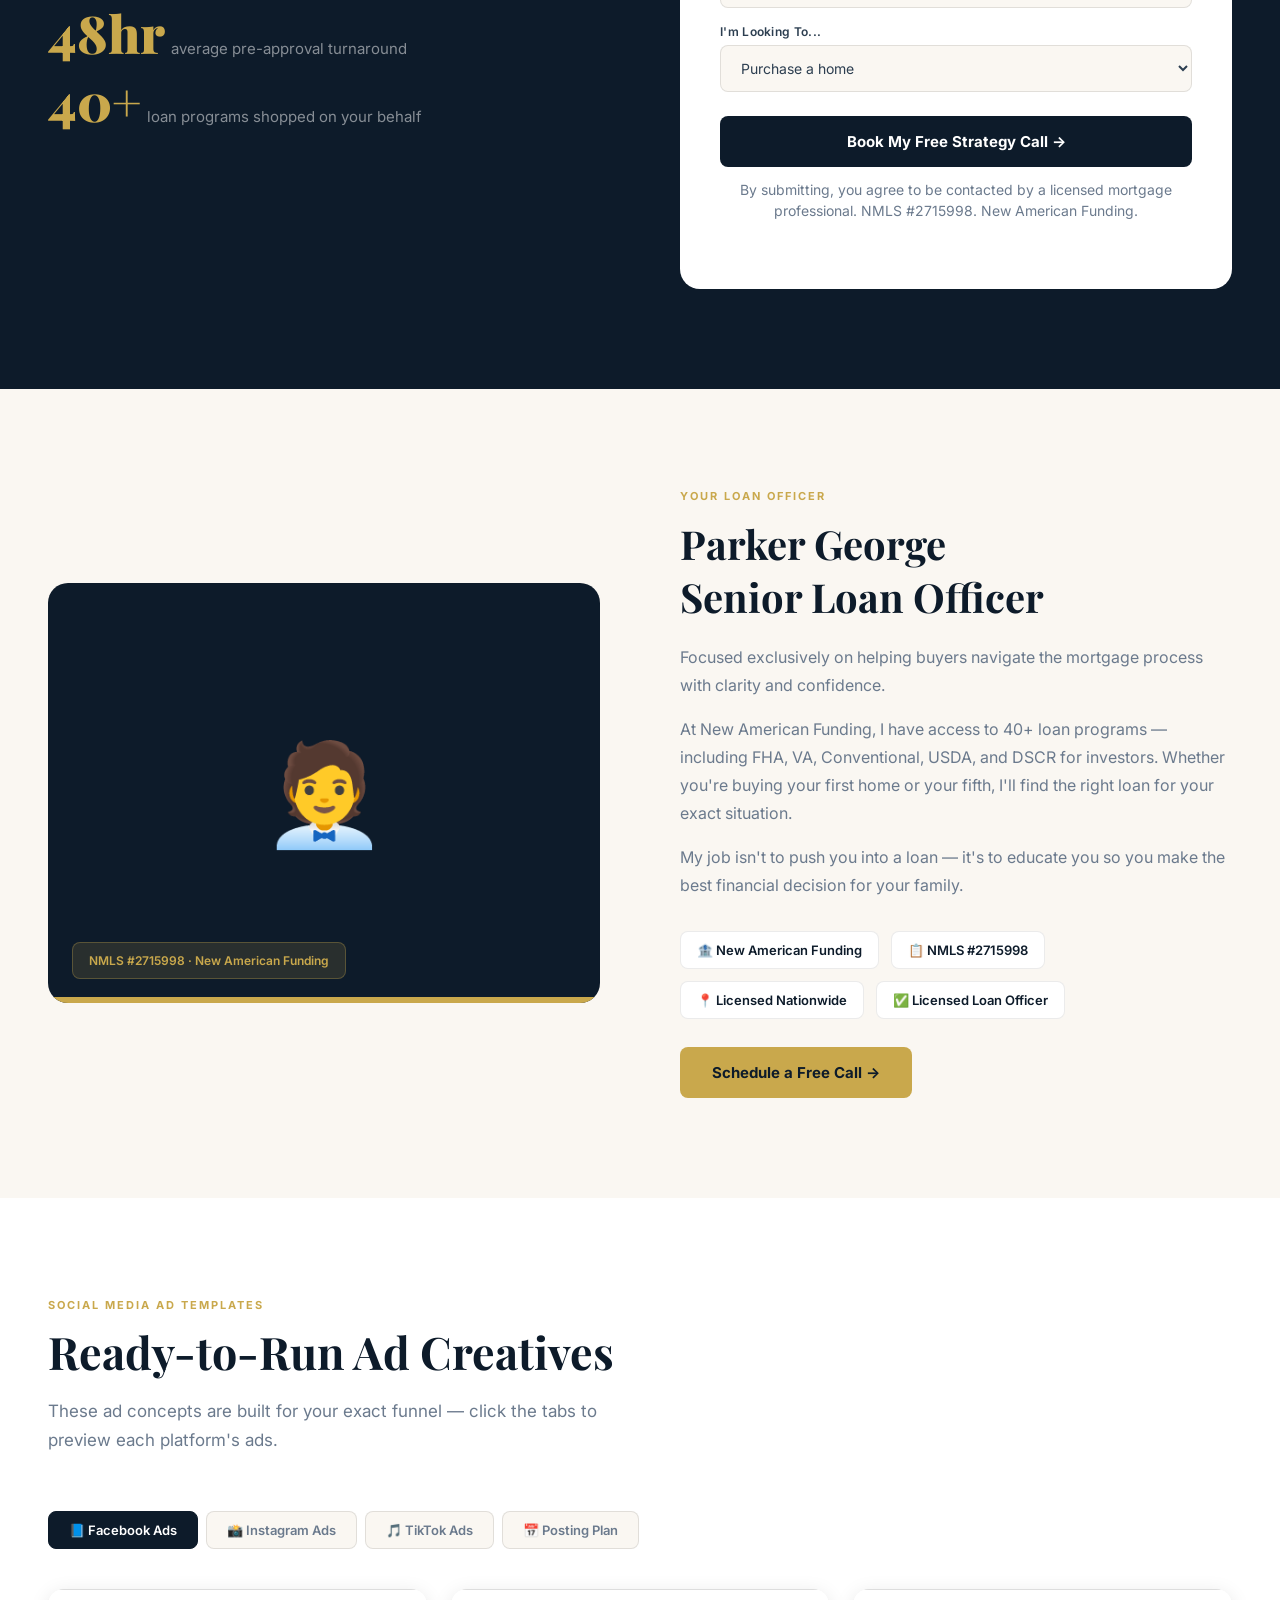
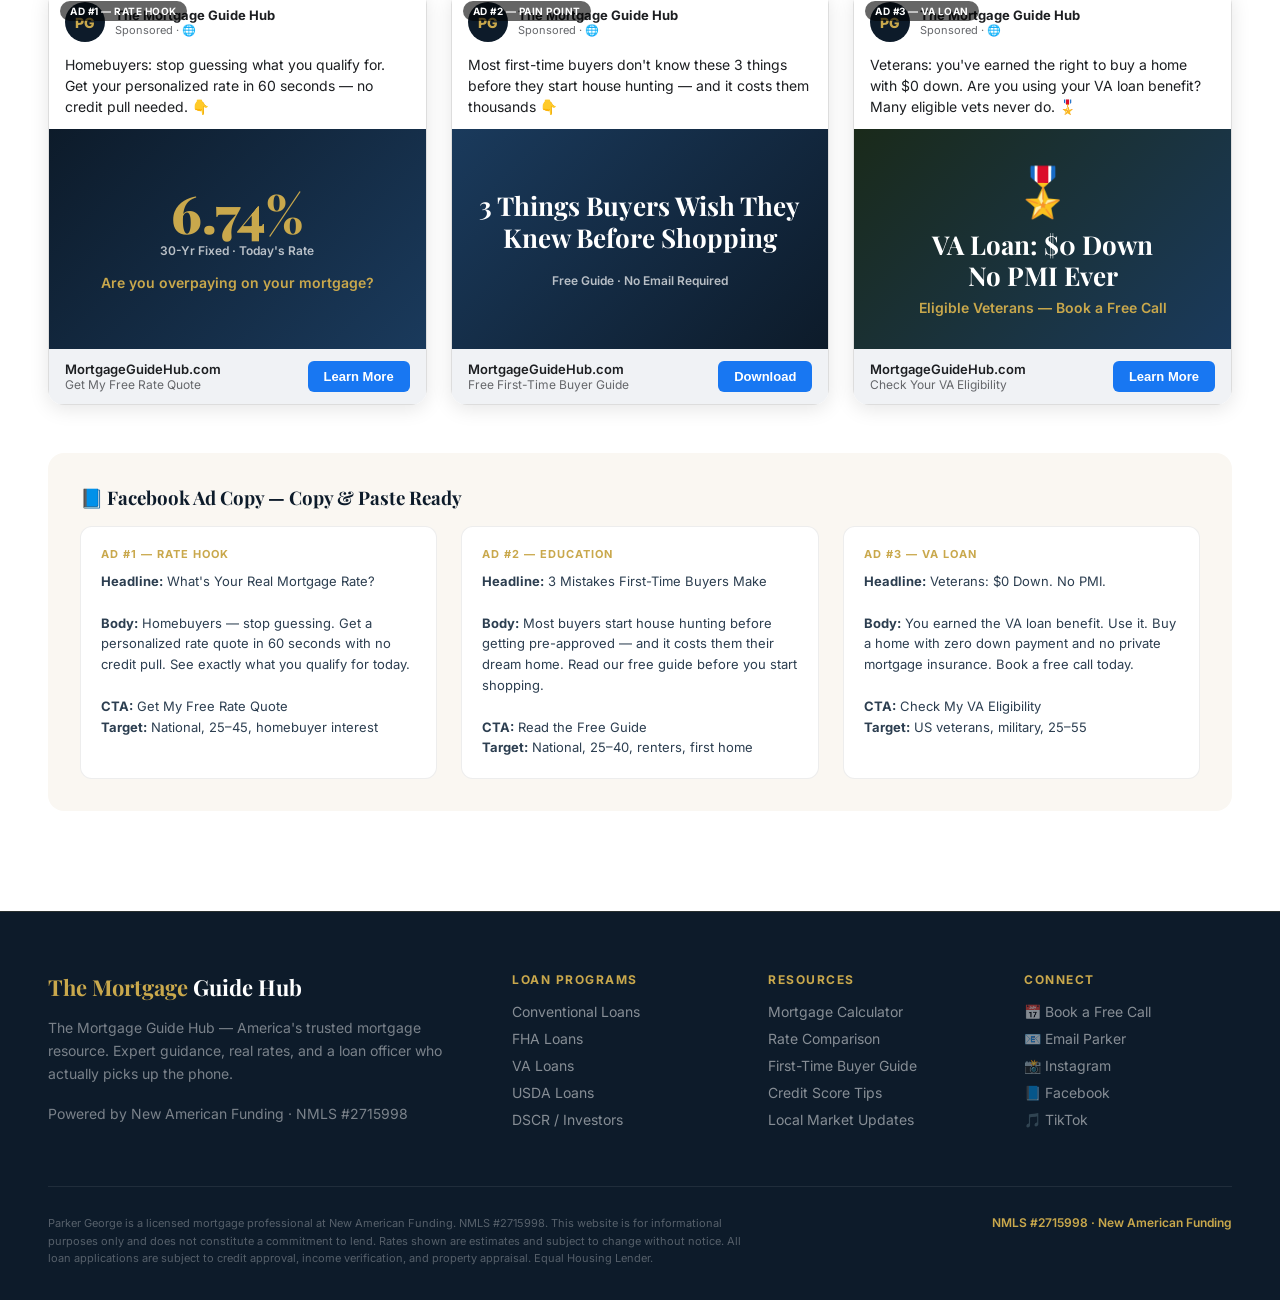
==== commit 888fb26d: "Shorten nav logo to "The Mortgage Hub"" ====
--- a/index.html
+++ b/index.html
@@ -741,7 +741,7 @@
 
 <!-- NAV -->
 <nav>
-  <div class="nav-logo"><span>The Mortgage</span> Guide Hub</div>
+  <div class="nav-logo"><span>The Mortgage</span> Hub</div>
   <div class="nav-links">
     <a href="#loans">Loan Types</a>
     <a href="#calculator">Calculator</a>
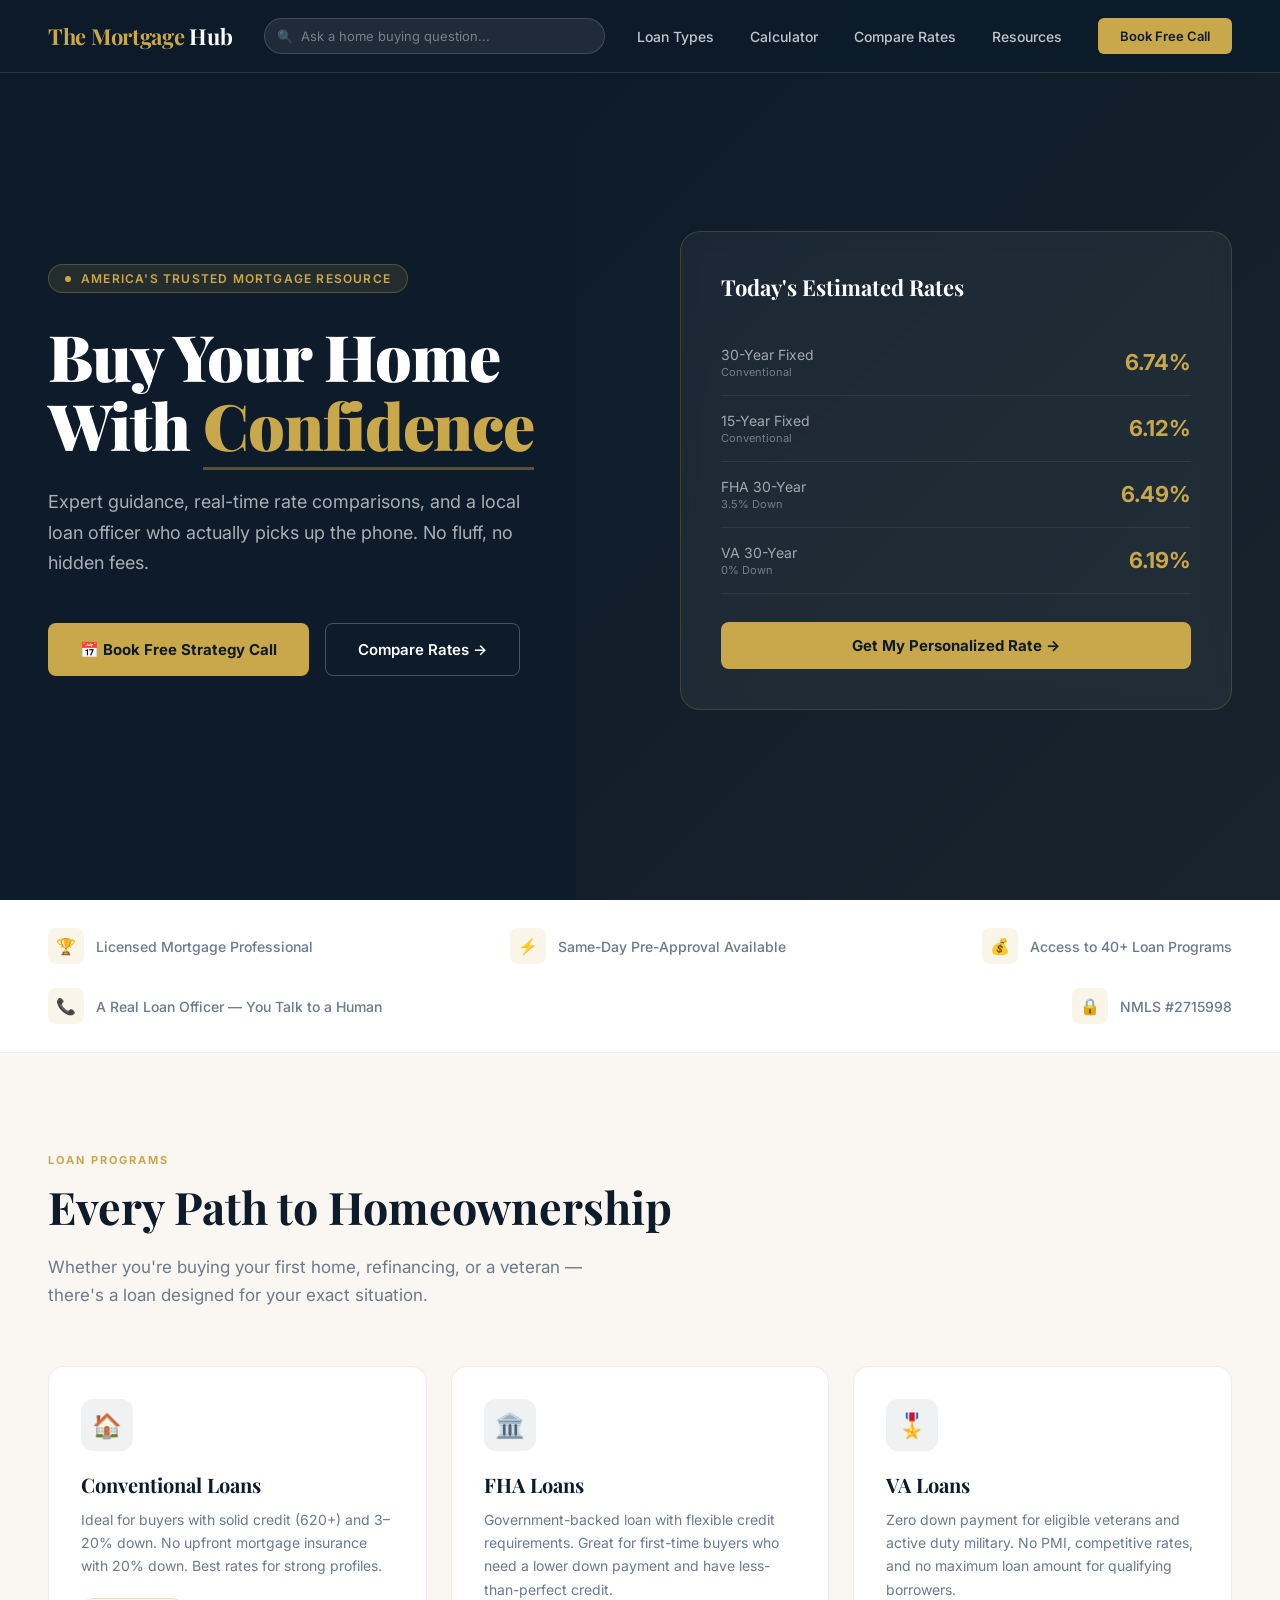
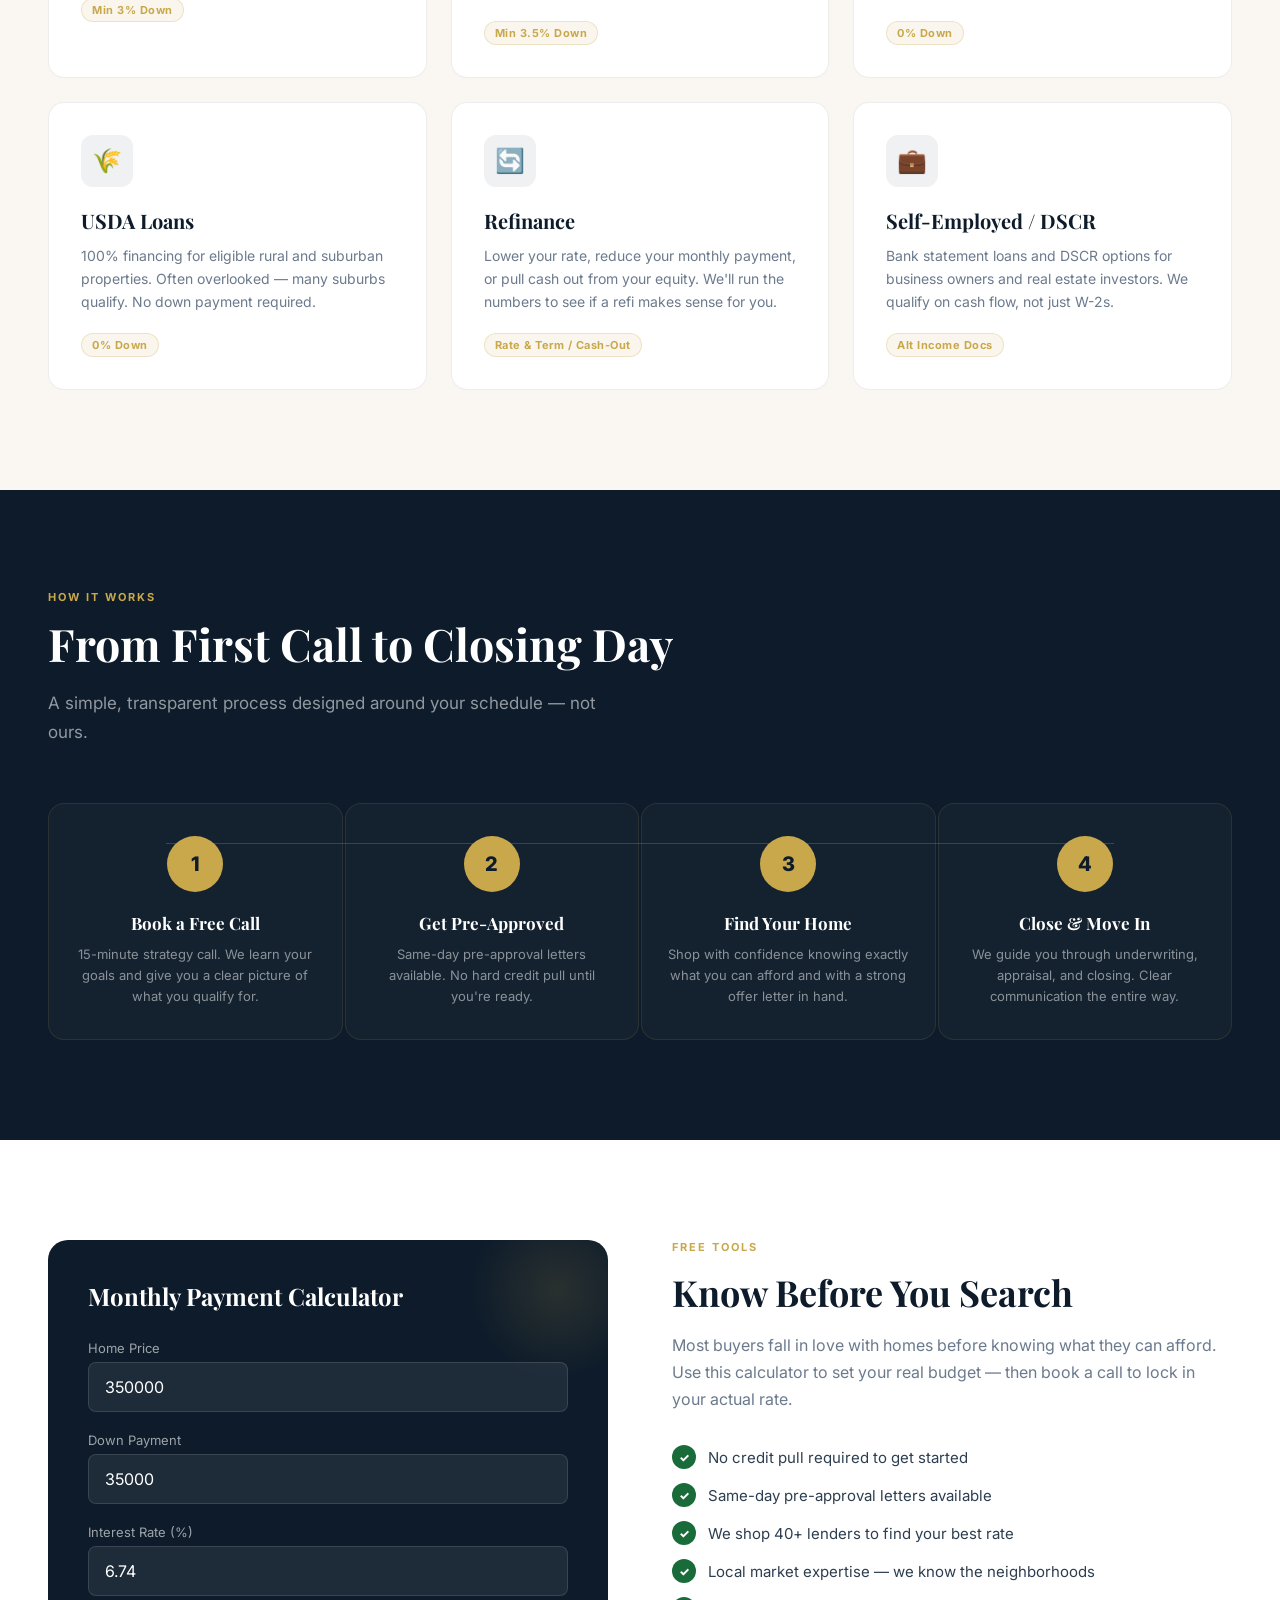
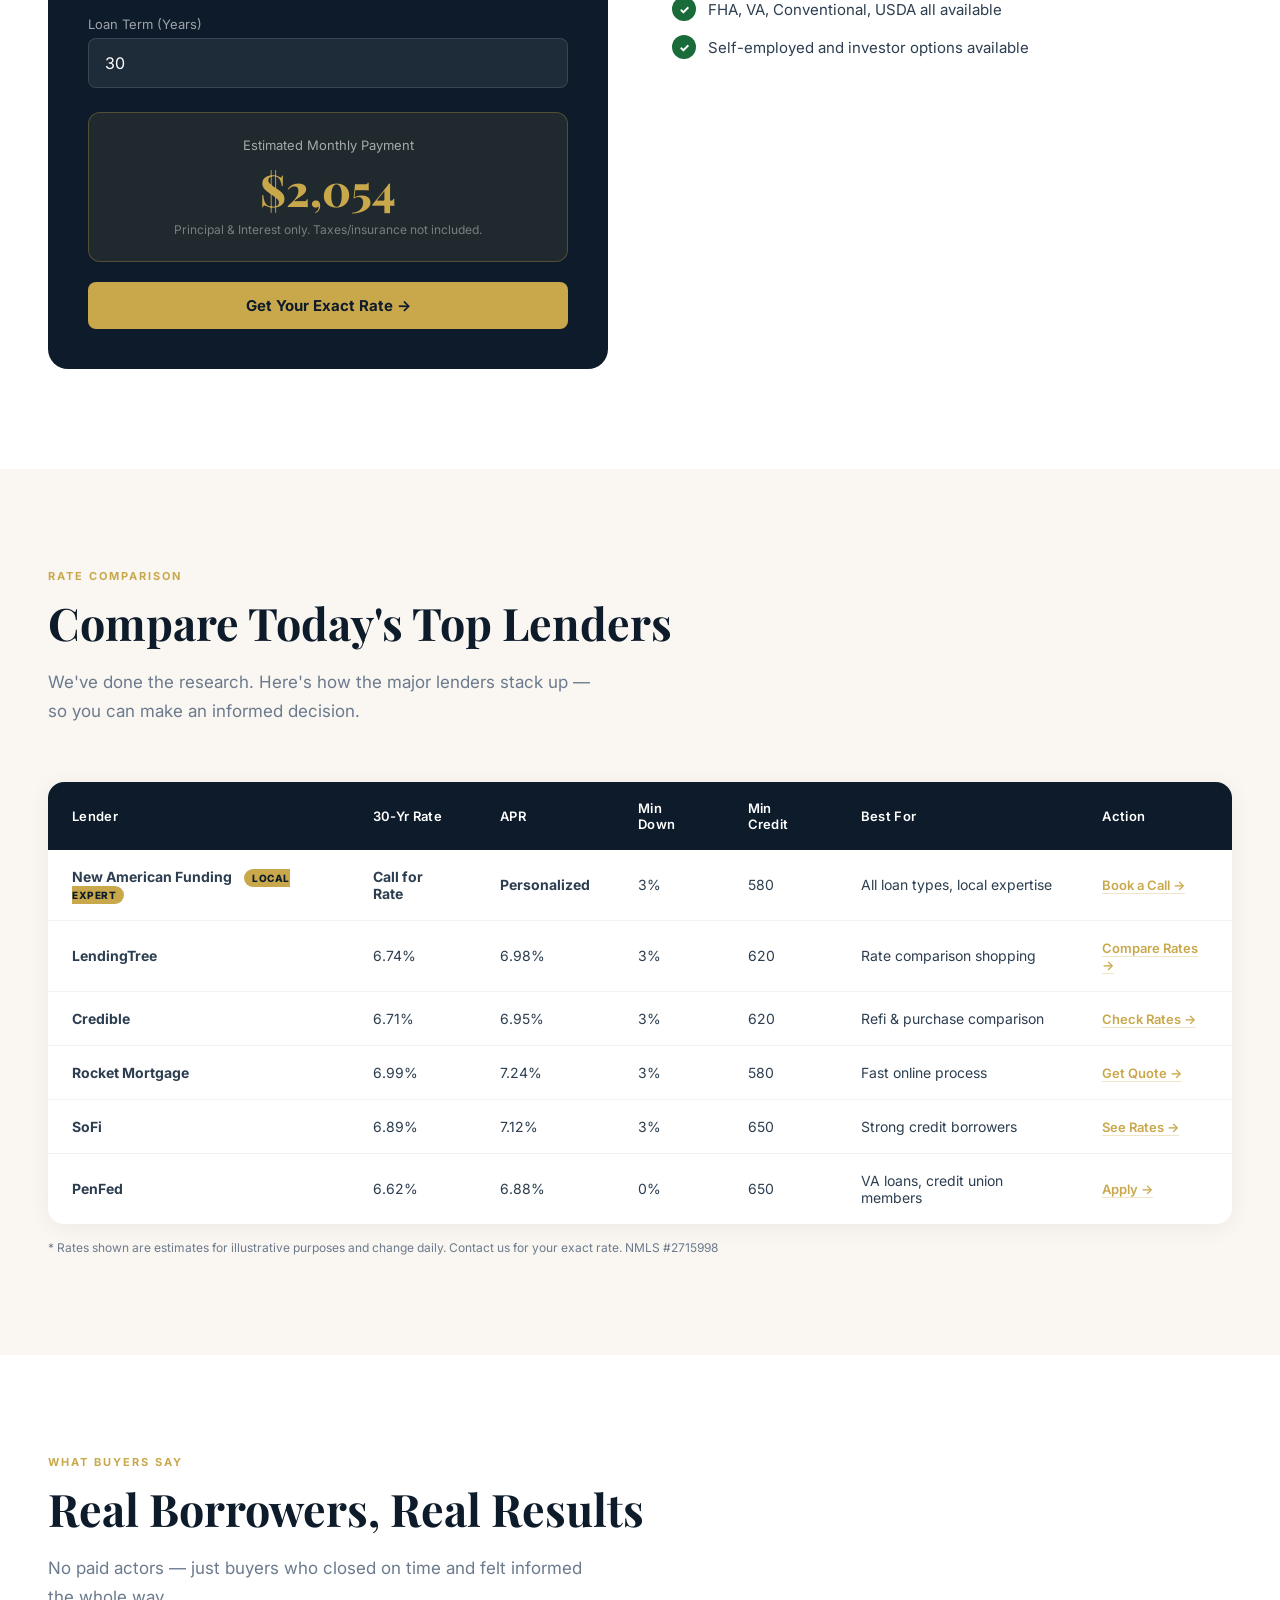
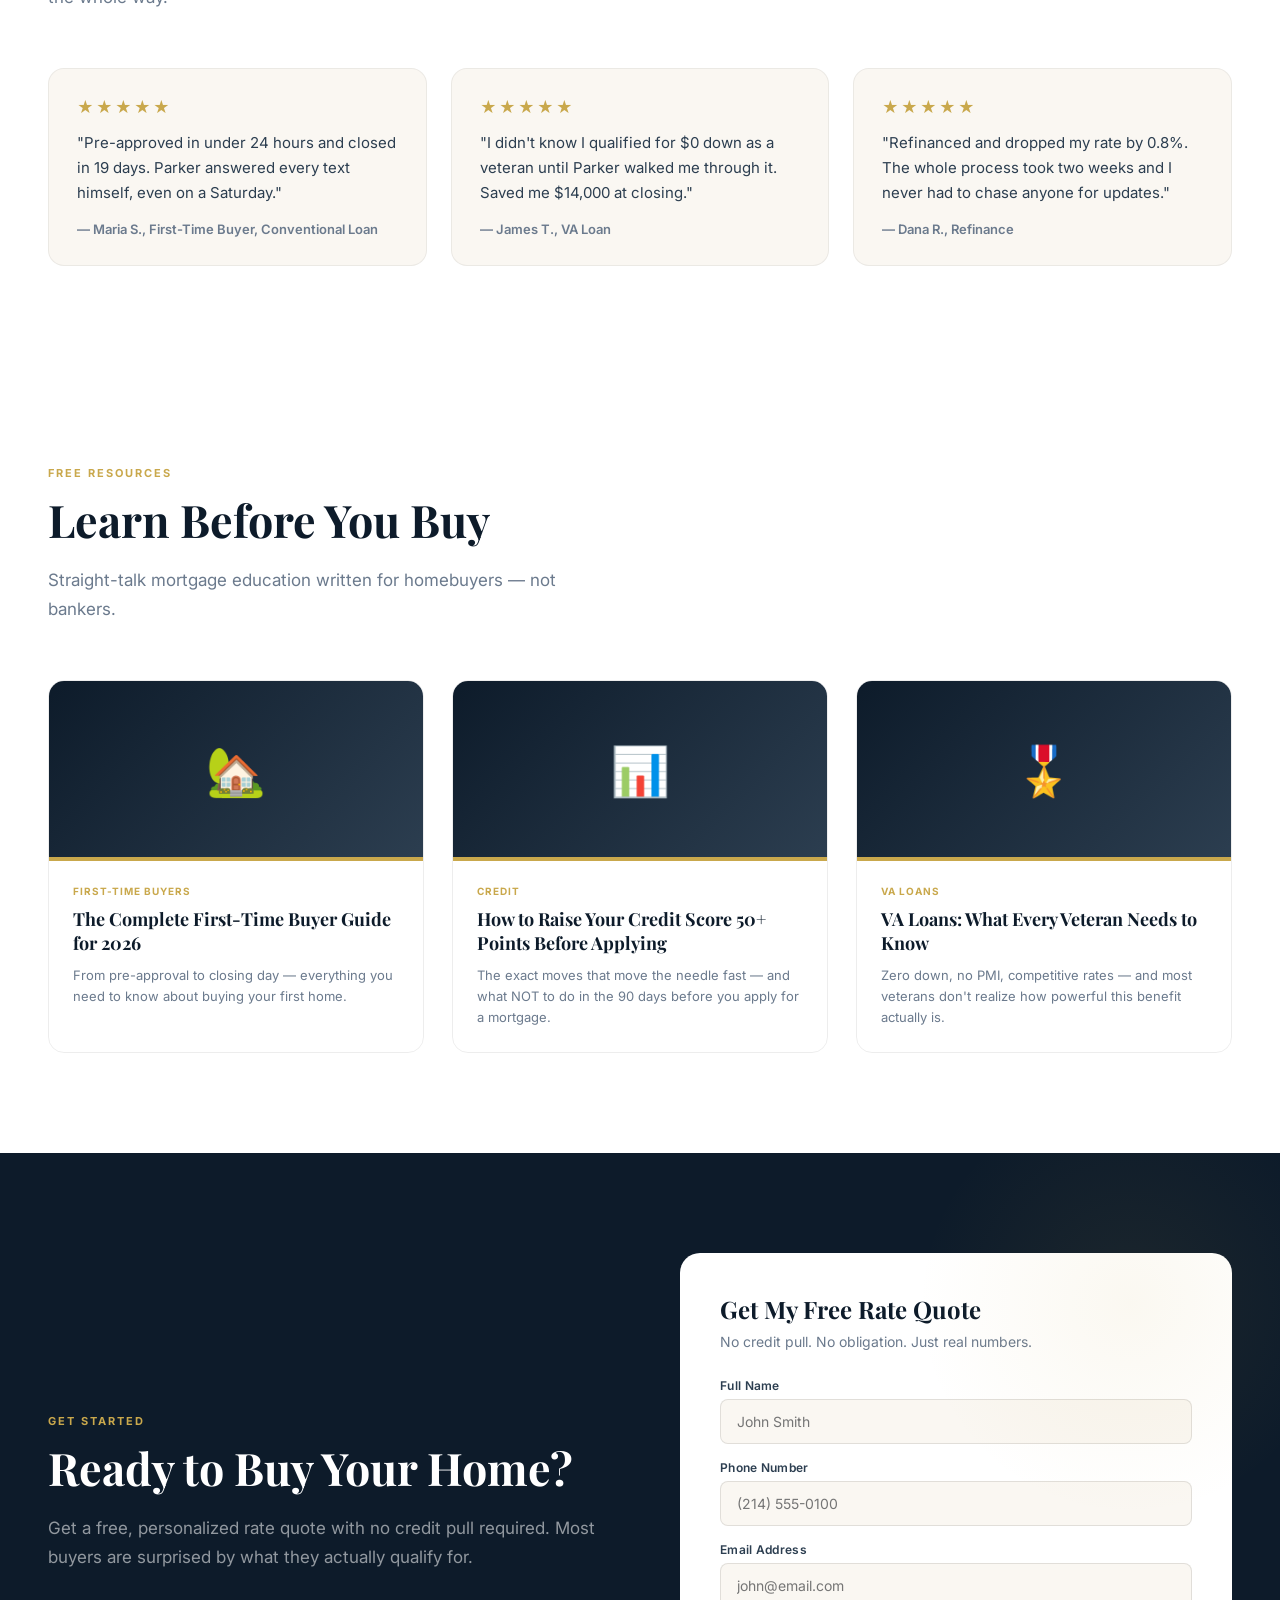
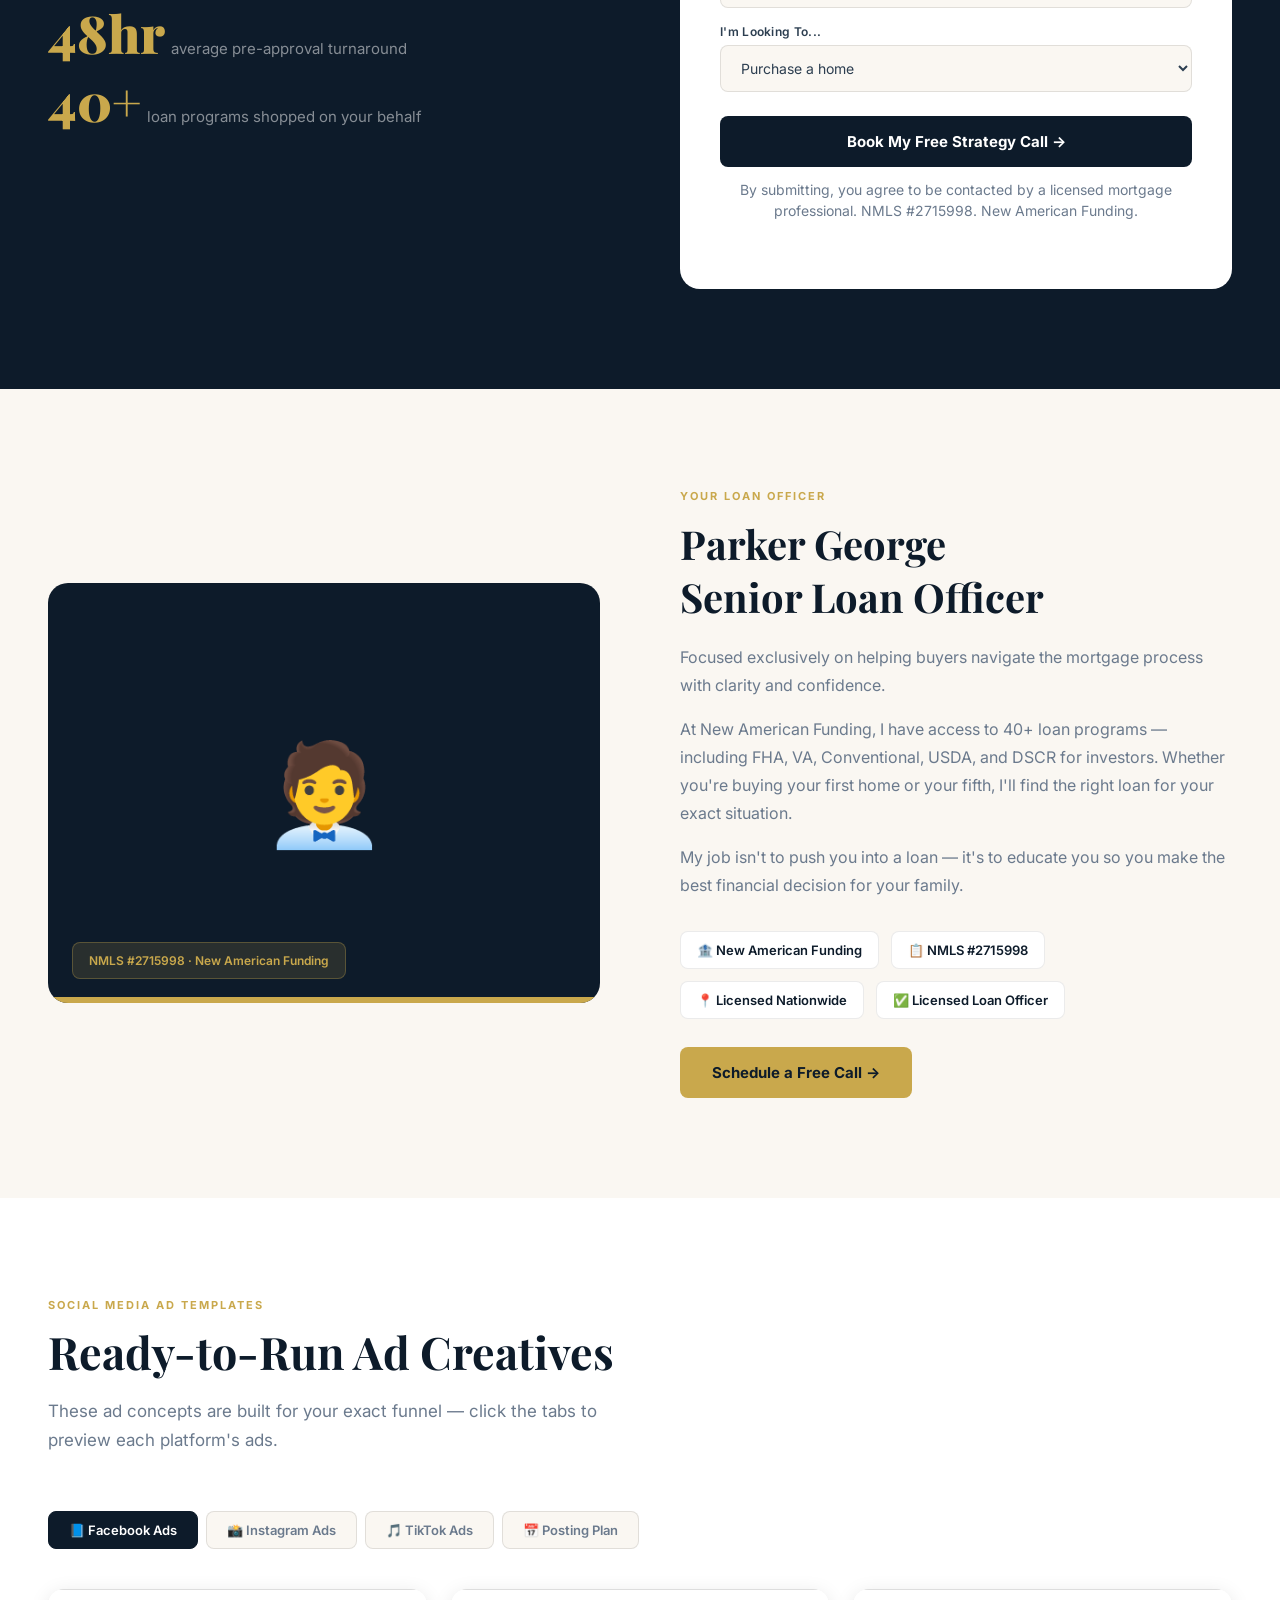
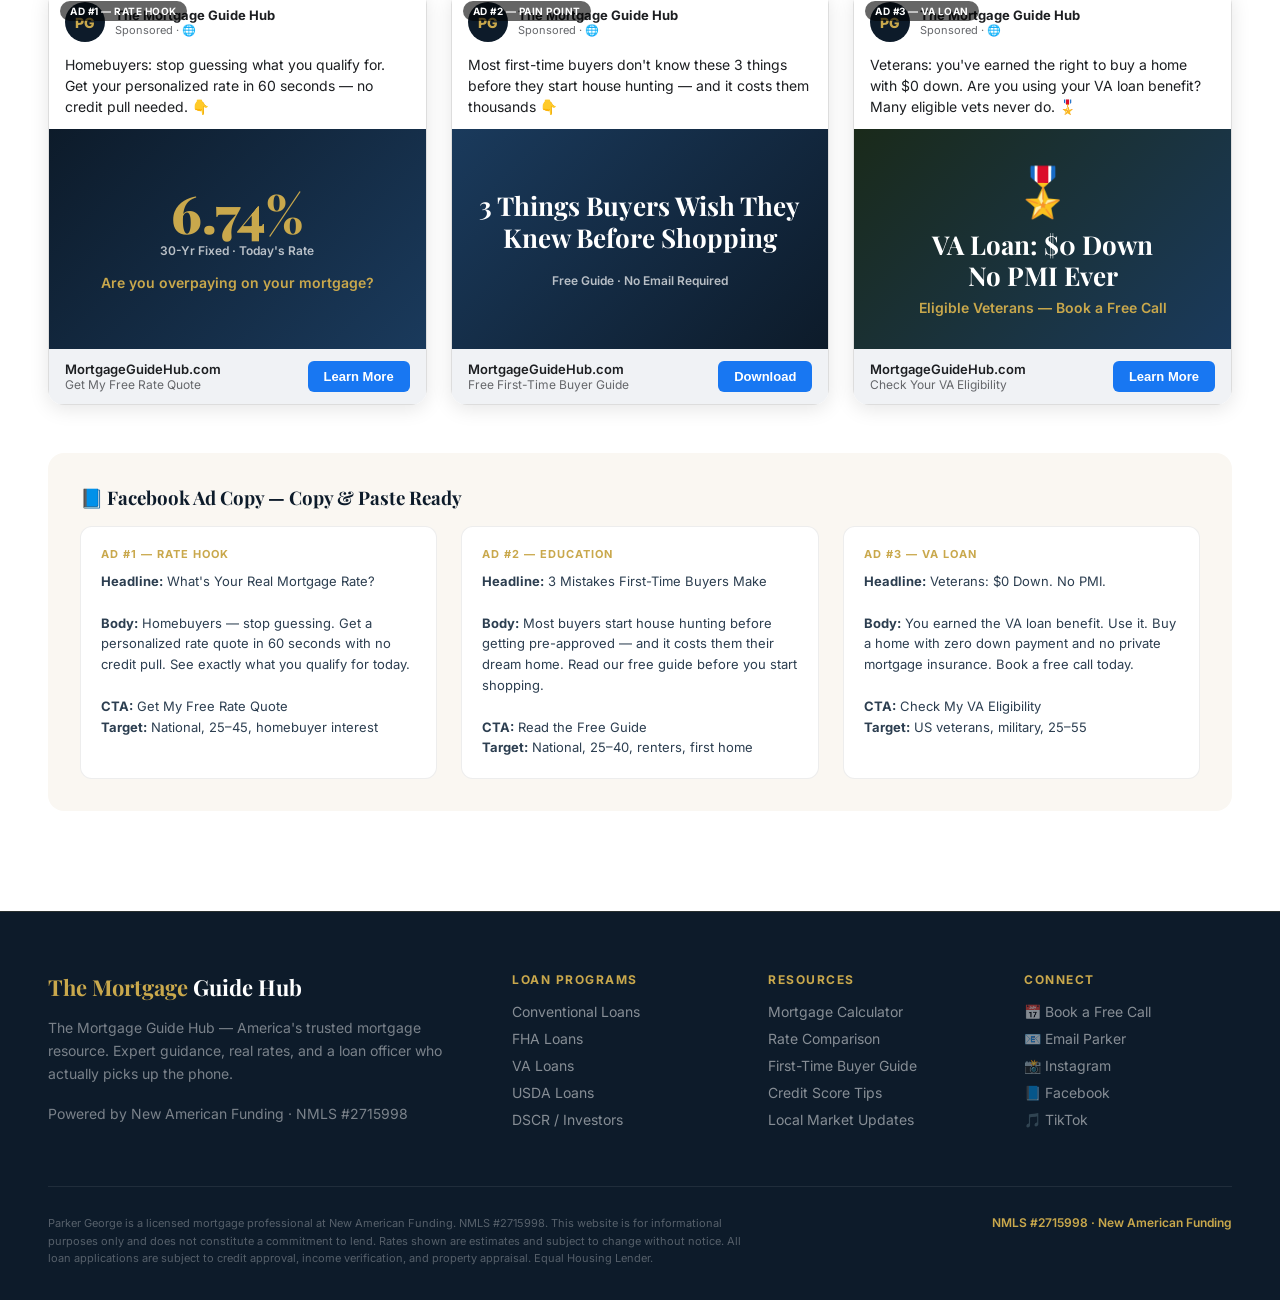
==== commit 41ae3679: "Add educational search bar to nav Visitors can now type a home buying / mortgage question into the t" ====
--- a/index.html
+++ b/index.html
@@ -59,6 +59,57 @@
   }
   .nav-cta:hover { background: var(--gold-light) !important; }
 
+  .nav-search { position: relative; flex: 1; max-width: 360px; margin: 0 32px; }
+  .nav-search-input {
+    width: 100%; padding: 9px 16px 9px 36px;
+    background: rgba(255,255,255,0.08);
+    border: 1px solid rgba(255,255,255,0.15);
+    border-radius: 100px; color: var(--white);
+    font-size: 13px; font-family: 'Inter', sans-serif;
+    outline: none; transition: border-color 0.2s, background 0.2s;
+  }
+  .nav-search-input::placeholder { color: rgba(255,255,255,0.4); }
+  .nav-search-input:focus { border-color: var(--gold); background: rgba(255,255,255,0.12); }
+  .nav-search-icon {
+    position: absolute; left: 13px; top: 50%; transform: translateY(-50%);
+    font-size: 13px; color: rgba(255,255,255,0.4); pointer-events: none;
+  }
+
+  /* ── SEARCH MODAL ── */
+  .search-modal-overlay {
+    display: none;
+    position: fixed; inset: 0; z-index: 200;
+    background: rgba(13,27,42,0.75);
+    backdrop-filter: blur(4px);
+    align-items: flex-start; justify-content: center;
+    padding: 100px 24px 24px;
+  }
+  .search-modal-overlay.active { display: flex; }
+  .search-modal {
+    background: var(--white); border-radius: 16px;
+    max-width: 600px; width: 100%; max-height: 70vh;
+    overflow-y: auto; padding: 32px;
+    box-shadow: 0 24px 64px rgba(0,0,0,0.3);
+  }
+  .search-modal-close {
+    float: right; background: none; border: none;
+    font-size: 22px; color: var(--muted); cursor: pointer; line-height: 1;
+  }
+  .search-result-q {
+    font-family: 'Playfair Display', serif;
+    font-size: 19px; color: var(--navy); margin-bottom: 10px;
+    padding-top: 20px; border-top: 1px solid rgba(0,0,0,0.06);
+  }
+  .search-result-q:first-of-type { padding-top: 0; border-top: none; }
+  .search-result-a { font-size: 14px; color: var(--charcoal); line-height: 1.7; }
+  .search-no-results { font-size: 14px; color: var(--muted); line-height: 1.7; }
+  .search-cta {
+    display: inline-block; margin-top: 16px;
+    background: var(--gold); color: var(--navy);
+    padding: 10px 20px; border-radius: 8px;
+    font-weight: 700; font-size: 13px; text-decoration: none;
+  }
+
   /* ── HERO ── */
   .hero {
     min-height: 100vh;
@@ -722,6 +773,7 @@
   @media (max-width: 900px) {
     nav { padding: 16px 24px; }
     .nav-links { display: none; }
+    .nav-search { margin: 0 16px; max-width: none; }
     section { padding: 60px 24px; }
     .hero { padding: 100px 24px 60px; }
     .hero-grid, .calc-grid, .lead-grid, .about-grid { grid-template-columns: 1fr; gap: 40px; }
@@ -742,6 +794,10 @@
 <!-- NAV -->
 <nav>
   <div class="nav-logo"><span>The Mortgage</span> Hub</div>
+  <form class="nav-search" onsubmit="event.preventDefault(); runFaqSearch();">
+    <span class="nav-search-icon">🔍</span>
+    <input class="nav-search-input" id="navSearchInput" type="text" placeholder="Ask a home buying question...">
+  </form>
   <div class="nav-links">
     <a href="#loans">Loan Types</a>
     <a href="#calculator">Calculator</a>
@@ -750,6 +806,14 @@
     <a href="#book" class="nav-cta">Book Free Call</a>
   </div>
 </nav>
+
+<!-- SEARCH RESULTS MODAL -->
+<div class="search-modal-overlay" id="searchModalOverlay" onclick="if(event.target===this) closeFaqSearch()">
+  <div class="search-modal">
+    <button class="search-modal-close" onclick="closeFaqSearch()">&times;</button>
+    <div id="searchResultsContainer"></div>
+  </div>
+</div>
 
 <!-- HERO -->
 <section class="hero" id="hero">
@@ -1653,6 +1717,48 @@
     window.open('https://calendly.com/parker3george/30min?' + params.toString(), '_blank');
   }
 
+  // Educational FAQ search
+  const faqData = [
+    { keywords: ['credit', 'score', 'raise', 'improve', 'minimum'], q: 'What credit score do I need to buy a home?', a: 'Conventional loans typically require a 620+ credit score, FHA loans allow as low as 580 (or even 500 with 10% down), and VA loans have no official minimum but most lenders look for 580-620. A higher score gets you a better rate — even a 40-point difference can change your rate by 0.5% or more.' },
+    { keywords: ['down', 'payment', 'minimum', 'how much', 'save'], q: 'How much do I need for a down payment?', a: 'It depends on the loan: Conventional loans require as little as 3% down, FHA loans require 3.5%, and VA and USDA loans can require 0% down for eligible borrowers. On a $350,000 home, that ranges from $0 (VA/USDA) to $10,500 (3% conventional).' },
+    { keywords: ['pre-approval', 'preapproval', 'pre approval', 'qualify', 'how long'], q: 'What is mortgage pre-approval and how long does it take?', a: 'Pre-approval is a lender\'s conditional commitment to lend you a specific amount based on your income, credit, and assets. It typically takes 24-48 hours and does not require a hard credit pull to get started. Getting pre-approved before house hunting tells sellers you\'re a serious, qualified buyer.' },
+    { keywords: ['fha', 'fha loan'], q: 'What is an FHA loan?', a: 'An FHA loan is a government-backed mortgage with flexible credit requirements, ideal for first-time buyers. It requires as little as 3.5% down with a 580+ credit score, but does require mortgage insurance for the life of the loan in most cases.' },
+    { keywords: ['va', 'veteran', 'military', 'va loan'], q: 'What is a VA loan and who qualifies?', a: 'VA loans are available to eligible veterans, active-duty service members, and some surviving spouses. They allow 0% down, have no private mortgage insurance (PMI), and offer competitive rates. Many eligible veterans never use this benefit because they don\'t know about it.' },
+    { keywords: ['usda', 'rural', 'usda loan'], q: 'What is a USDA loan?', a: 'USDA loans offer 100% financing (no down payment) for eligible buyers in qualifying rural and suburban areas. Many suburbs qualify even though they don\'t sound "rural" — it\'s one of the most overlooked loan programs.' },
+    { keywords: ['refinance', 'refi', 'lower rate', 'cash out'], q: 'When does it make sense to refinance?', a: 'Refinancing can make sense if current rates are meaningfully lower than your existing rate, if you want to switch from an adjustable to a fixed rate, or if you want to pull cash out of your home equity. We run the numbers with you to see if a refi actually saves you money after closing costs.' },
+    { keywords: ['self employed', 'self-employed', 'dscr', 'investor', 'bank statement'], q: 'Can self-employed buyers or investors get a mortgage?', a: 'Yes — bank statement loans qualify you based on cash flow instead of W-2 income, and DSCR loans for investors qualify based on a property\'s rental income rather than your personal income.' },
+    { keywords: ['monthly payment', 'afford', 'budget', 'calculator'], q: 'How do I know what monthly payment I can afford?', a: 'Use the mortgage calculator on this page — enter the home price, down payment, rate, and term to see an estimated principal & interest payment. Remember to budget separately for taxes, insurance, and HOA fees, which aren\'t included in that estimate.' },
+    { keywords: ['closing', 'closing costs', 'how long to close', 'underwriting'], q: 'How long does closing take and what are closing costs?', a: 'Closing typically takes 2-4 weeks after an accepted offer, covering underwriting, appraisal, and final approval. Closing costs usually run 2-5% of the loan amount and cover things like lender fees, title insurance, and appraisal — we walk you through exactly what to expect before you sign anything.' },
+    { keywords: ['first time', 'first-time', 'buyer', 'beginner', 'getting started'], q: 'Where do I start as a first-time homebuyer?', a: 'Start with a free strategy call to get pre-approved and understand your real budget before you start house hunting. Most first-time buyers fall in love with a home before knowing what they qualify for — getting pre-approved first protects you from that mistake and makes your offer stronger.' }
+  ];
+
+  function runFaqSearch() {
+    const query = document.getElementById('navSearchInput').value.trim().toLowerCase();
+    const container = document.getElementById('searchResultsContainer');
+    if (!query) return;
+
+    const scored = faqData.map(item => {
+      const score = item.keywords.reduce((acc, kw) => acc + (query.includes(kw) || kw.includes(query) ? 1 : 0), 0);
+      return { item, score };
+    }).filter(r => r.score > 0).sort((a, b) => b.score - a.score);
+
+    if (scored.length === 0) {
+      container.innerHTML = `
+        <p class="search-no-results">We don't have a written answer for "${query.replace(/</g, '&lt;')}" yet — but Parker can answer it directly on a free call.</p>
+        <a class="search-cta" href="https://calendly.com/parker3george/30min" target="_blank">Book a Free Strategy Call →</a>`;
+    } else {
+      container.innerHTML = scored.slice(0, 5).map(r => `
+        <div class="search-result-q">${r.item.q}</div>
+        <div class="search-result-a">${r.item.a}</div>`).join('') +
+        `<a class="search-cta" href="https://calendly.com/parker3george/30min" target="_blank" style="margin-top:24px">Have a more specific question? Book a Free Call →</a>`;
+    }
+    document.getElementById('searchModalOverlay').classList.add('active');
+  }
+
+  function closeFaqSearch() {
+    document.getElementById('searchModalOverlay').classList.remove('active');
+  }
+
   // Smooth scroll
   document.querySelectorAll('a[href^="#"]').forEach(anchor => {
     anchor.addEventListener('click', function(e) {
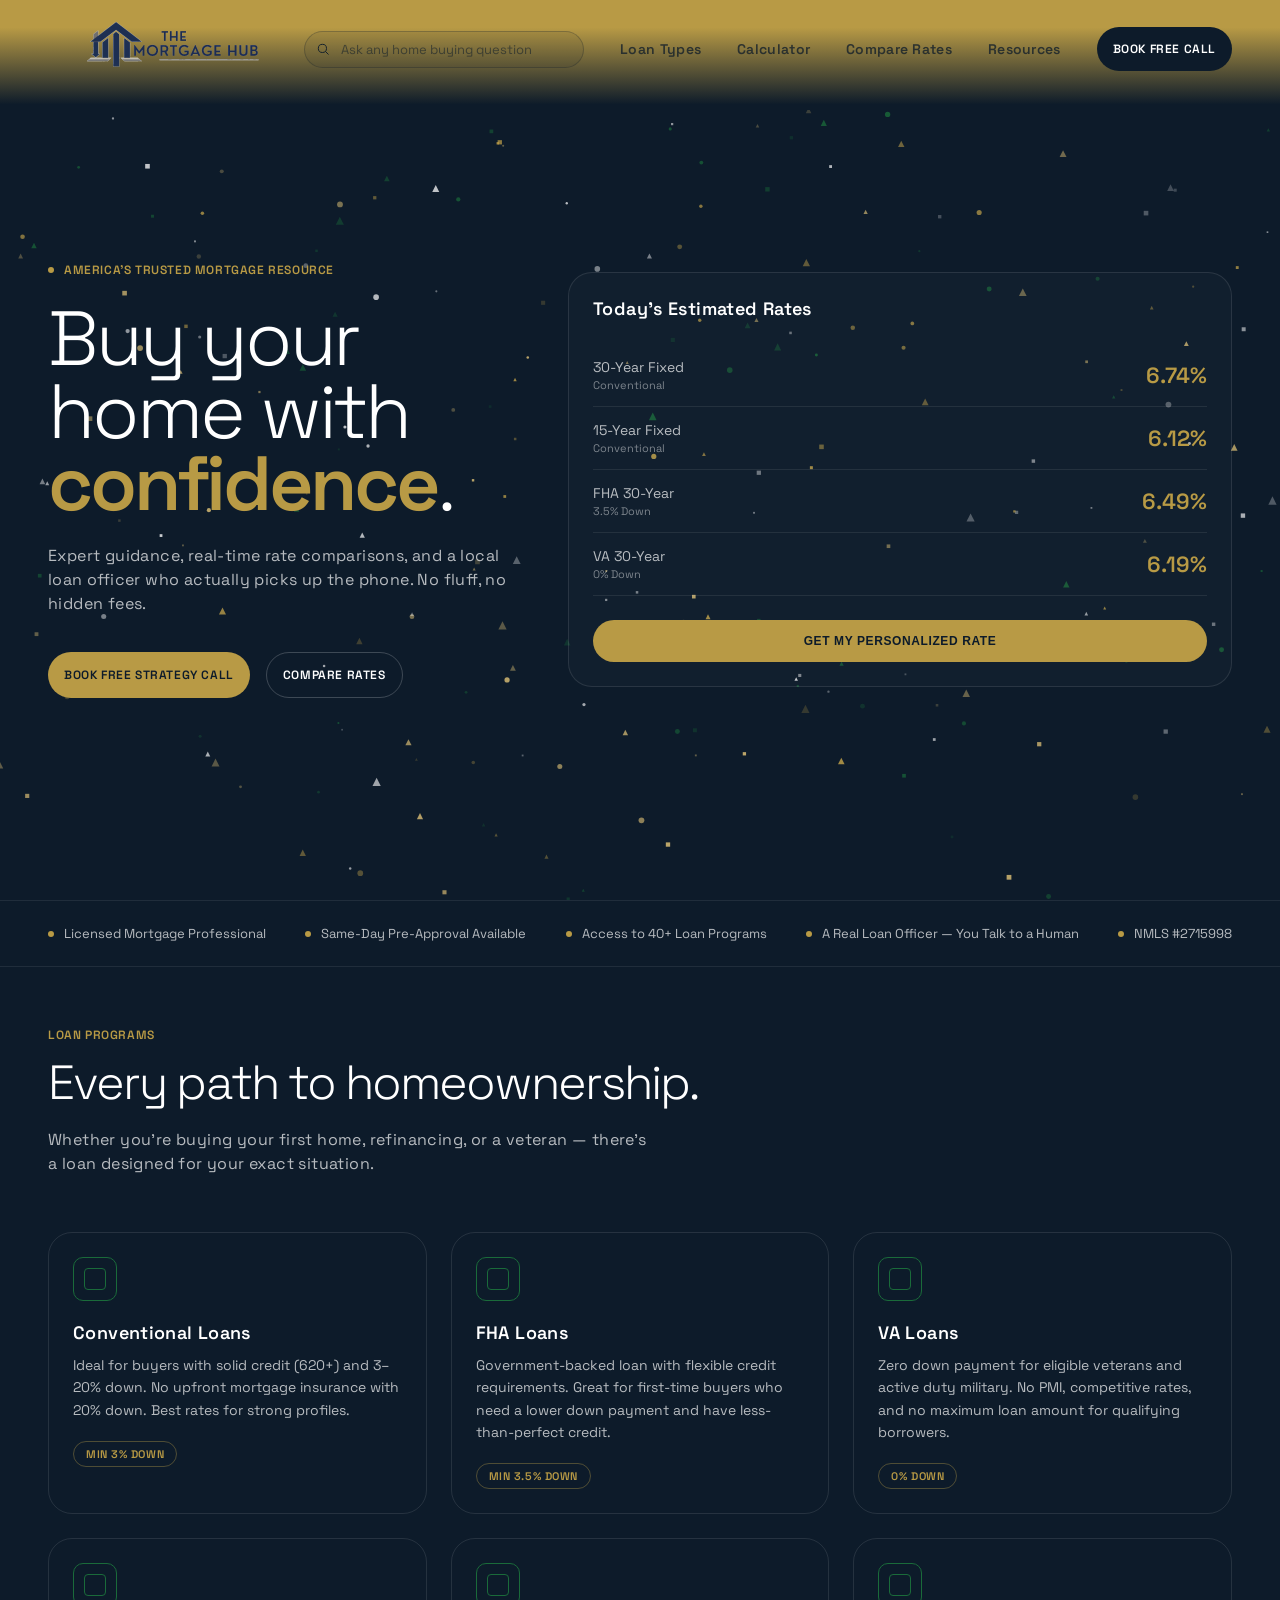
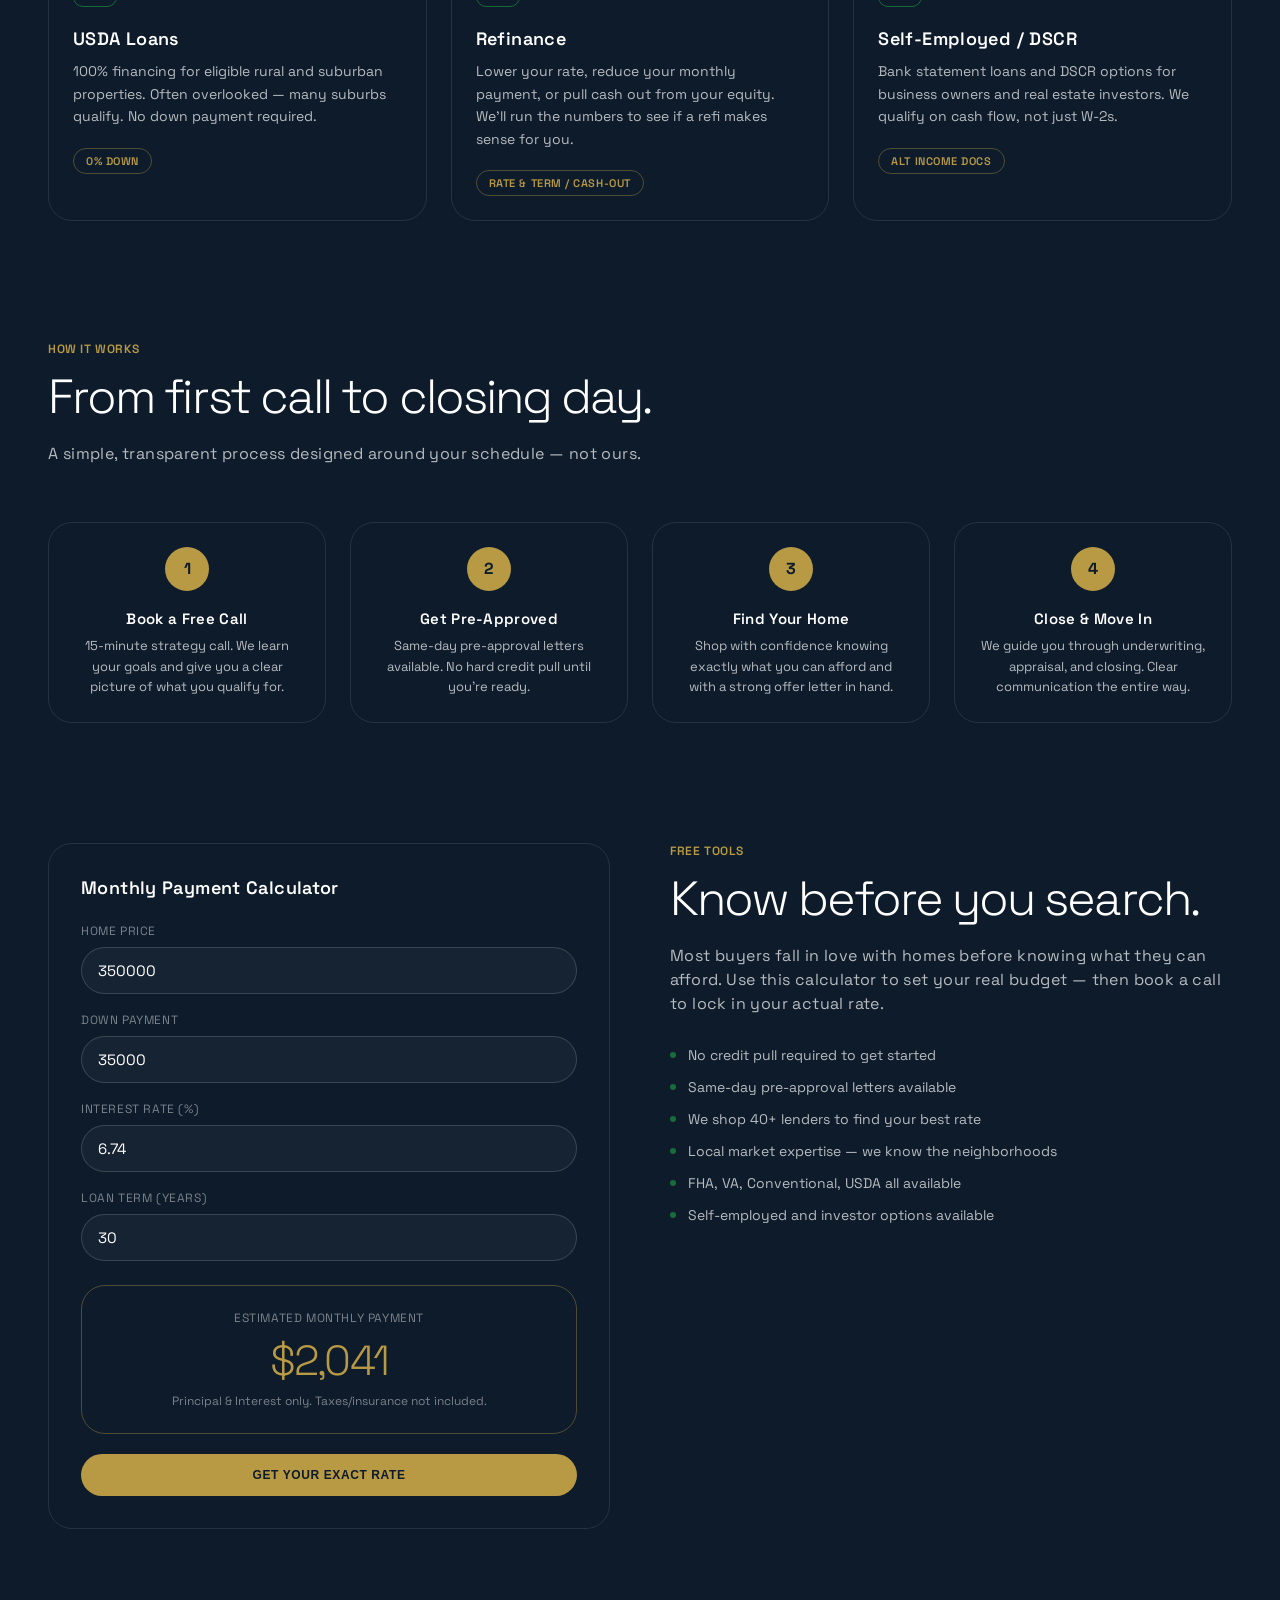
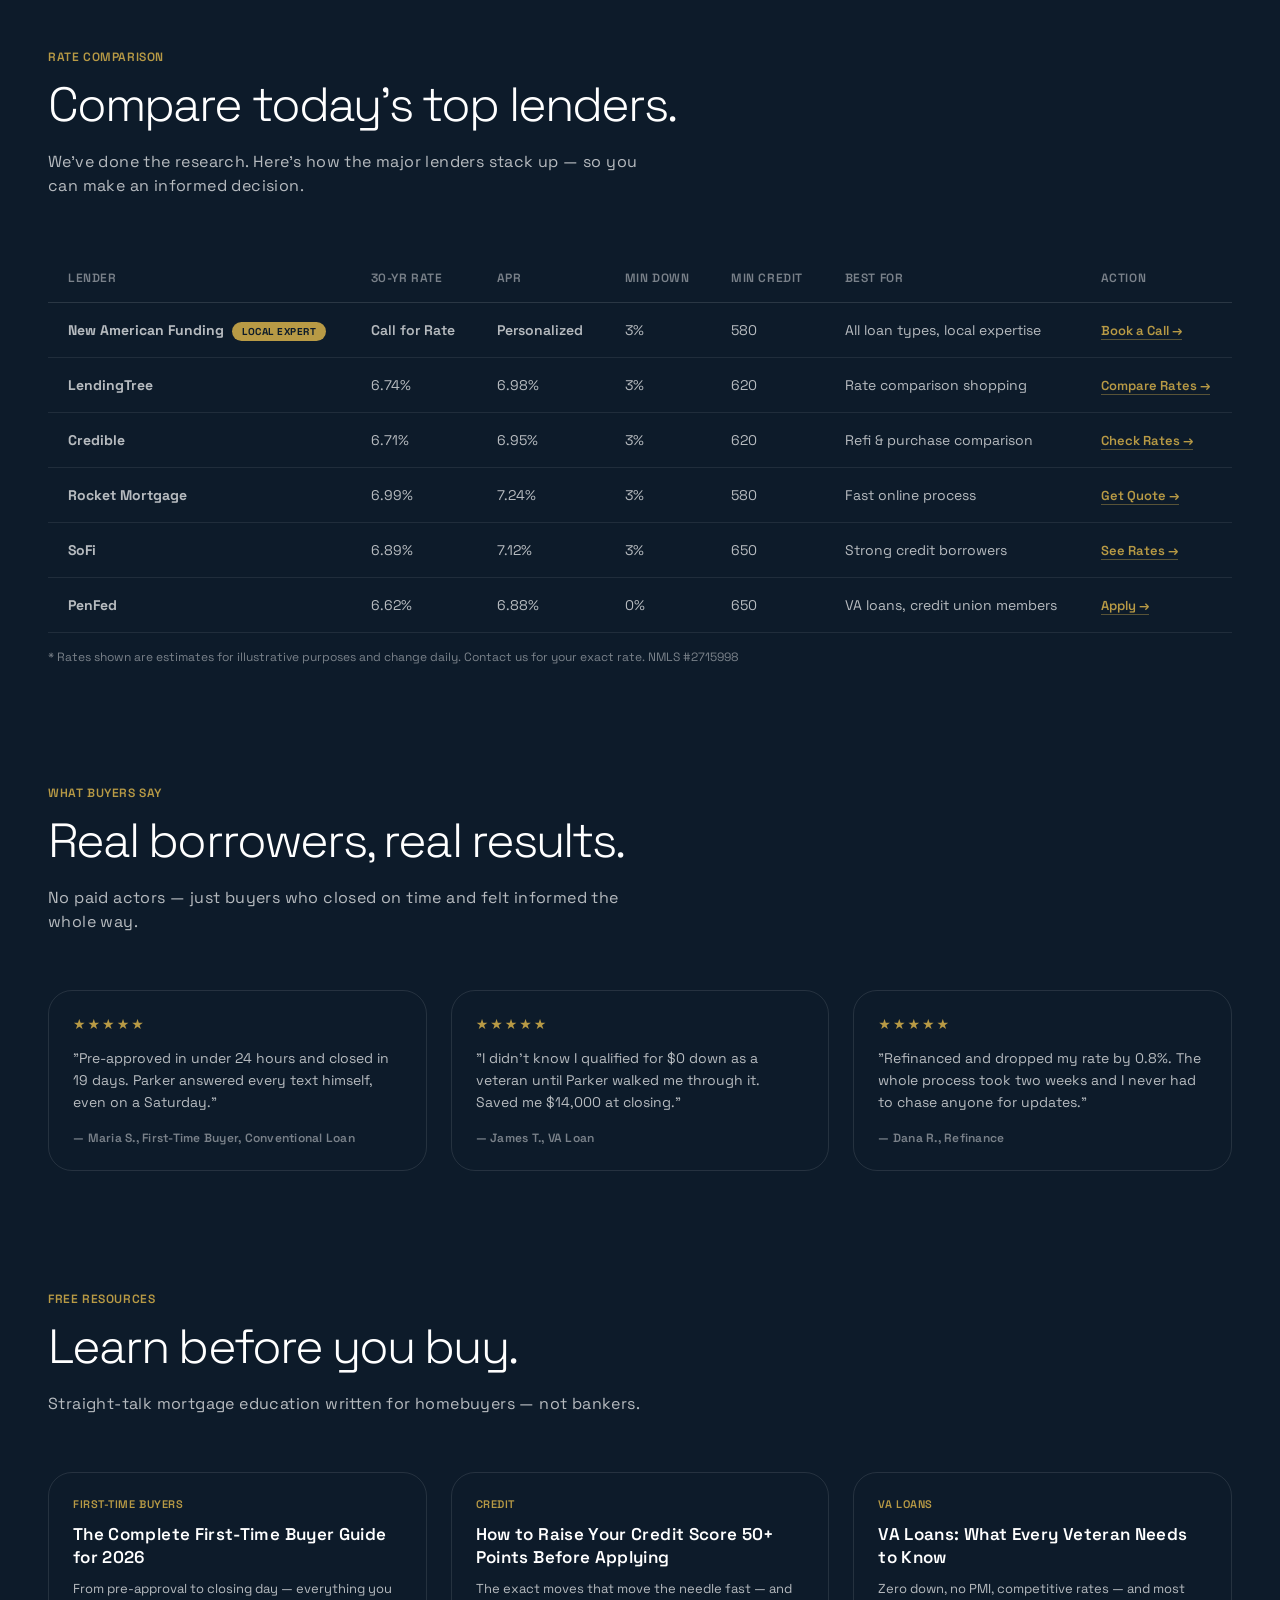
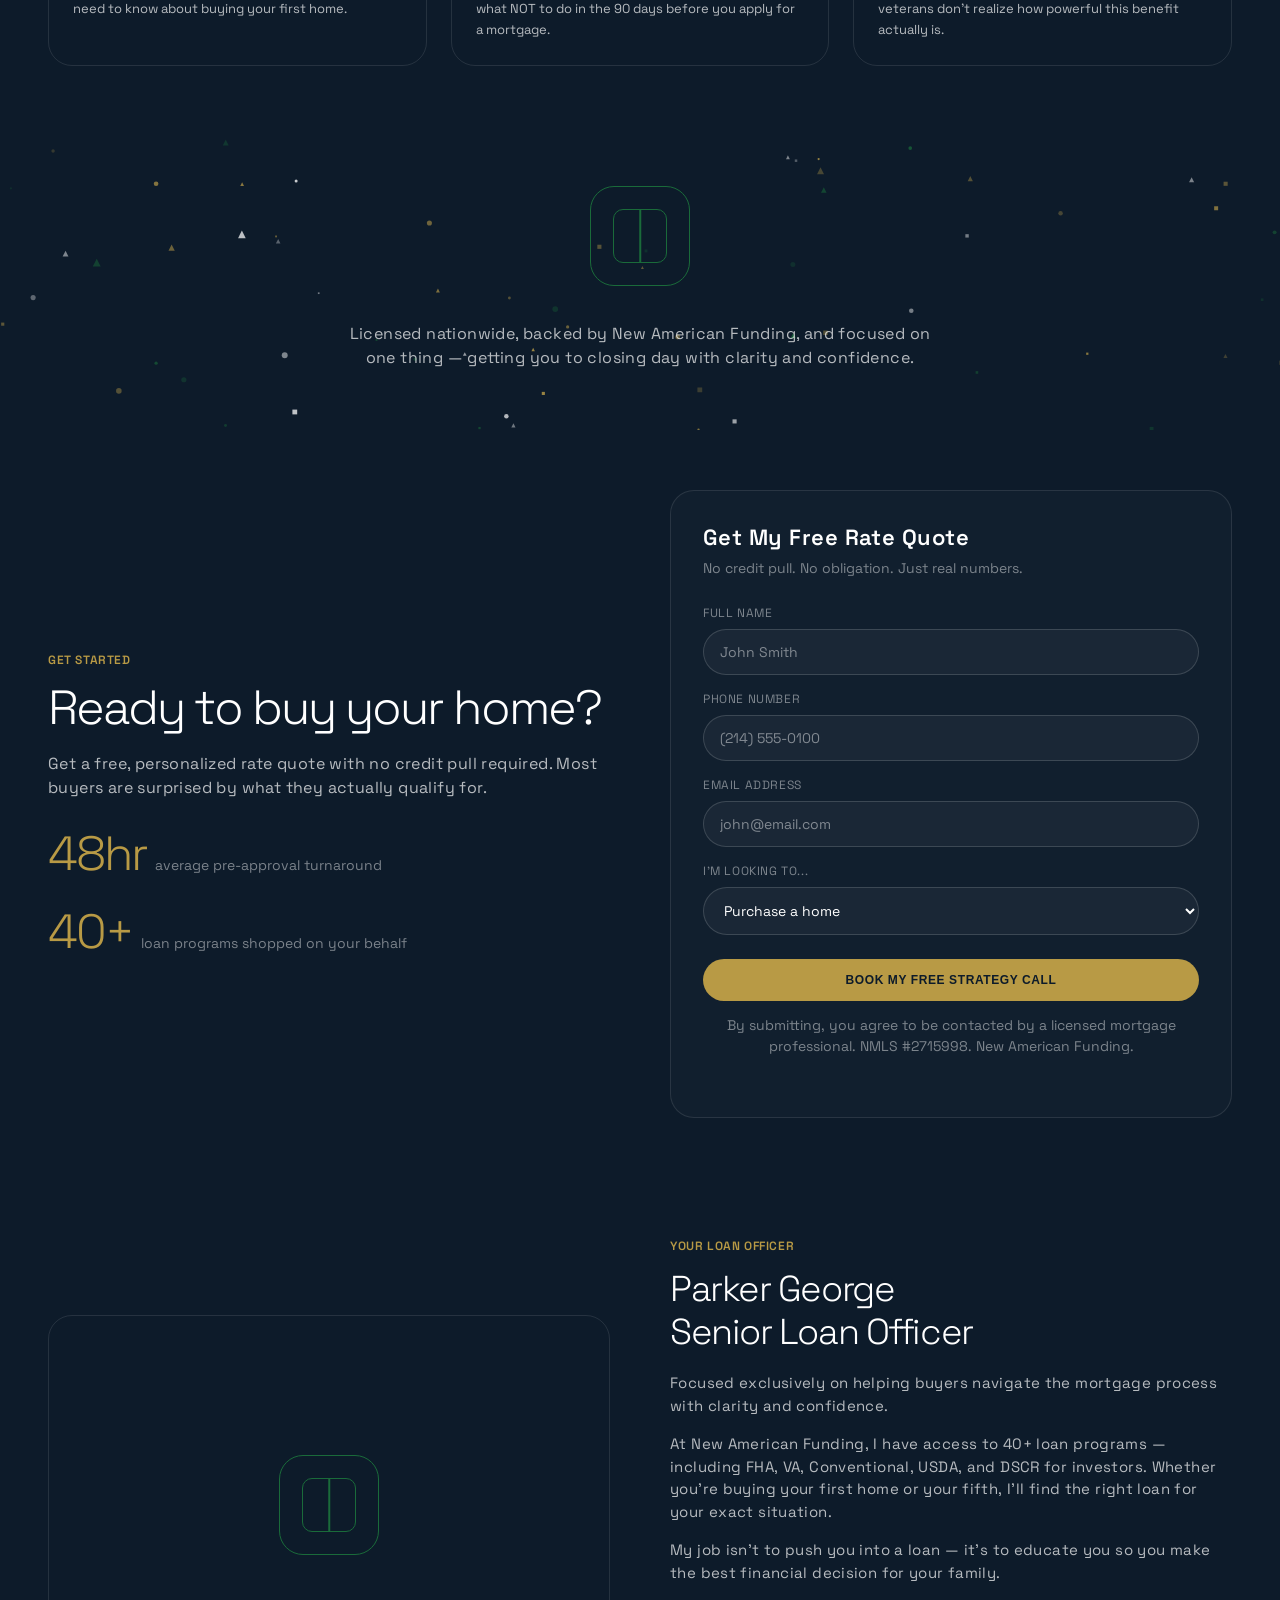
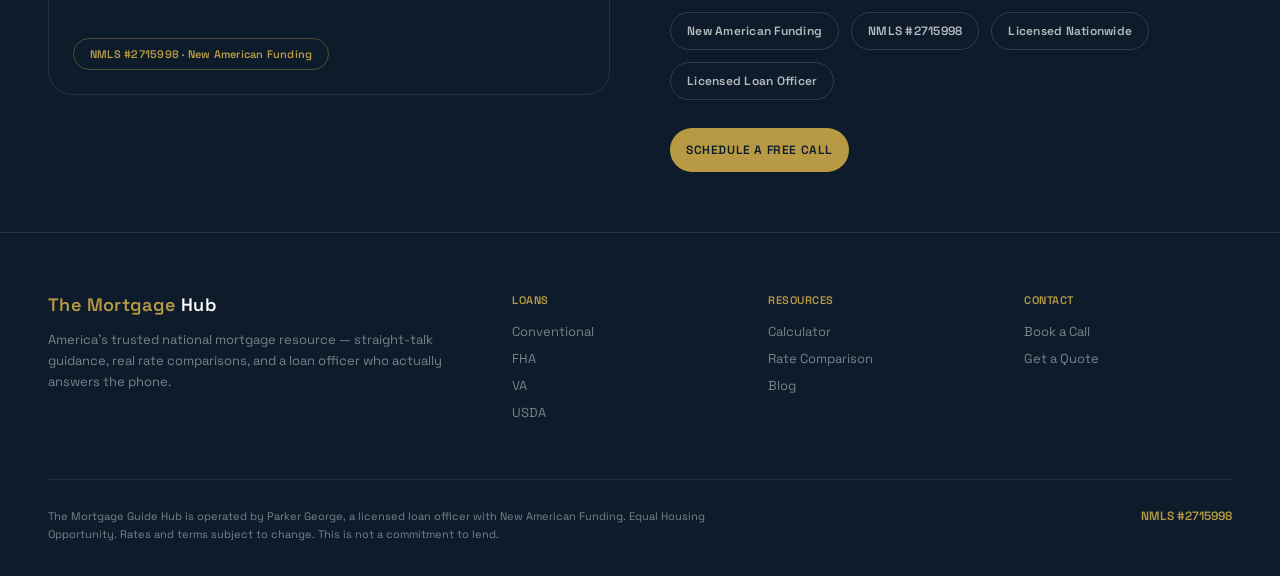
==== commit 23bb5318: "Set dala-style.html as homepage and configure custom domain mortgageguidehub.com" ====
--- a/index.html
+++ b/index.html
@@ -4,786 +4,361 @@
 <meta charset="UTF-8">
 <meta name="viewport" content="width=device-width, initial-scale=1.0">
 <title>The Mortgage Guide Hub — Your National Mortgage Resource</title>
-<link href="https://fonts.googleapis.com/css2?family=Playfair+Display:wght@400;700;900&family=Inter:wght@300;400;500;600;700&display=swap" rel="stylesheet">
+<link href="https://fonts.googleapis.com/css2?family=Space+Grotesk:wght@200;300;400;500;600;700&display=swap" rel="stylesheet">
 <style>
   :root {
-    --navy: #0D1B2A;
-    --gold: #C9A84C;
-    --gold-light: #E8C97A;
-    --cream: #FAF7F2;
+    /* Brand colors kept identical to original site */
+    --navy: #0D1B2A;       /* acts as "Void" */
+    --gold: #B89A45;        /* acts as "Plum Voltage" — sole action color */
+    --gold-light: #D9BC72;  /* acts as "Amber Spark" */
+    --cream: #FAF7F2;       /* acts as "Bone" on light surfaces */
     --charcoal: #2C3E50;
     --muted: #6B7A8D;
     --white: #FFFFFF;
-    --red: #C0392B;
-    --green: #1A6B3A;
-    --section-gap: 100px;
+    --green: #1A6B3A;        /* acts as "Lichen" */
+    --ash: rgba(255,255,255,0.7);
+    --smoke: rgba(255,255,255,0.45);
+
+    --font: 'Space Grotesk', ui-sans-serif, system-ui, sans-serif;
+
+    --radius: 24px;
+    --section-gap: 60px;
+    --page-max: 1200px;
   }
 
   * { margin: 0; padding: 0; box-sizing: border-box; }
 
+  html { scroll-behavior: smooth; }
+
   body {
-    font-family: 'Inter', sans-serif;
-    background: var(--cream);
-    color: var(--charcoal);
+    font-family: var(--font);
+    background: var(--navy);
+    color: var(--white);
     overflow-x: hidden;
+  }
+
+  a { color: inherit; }
+
+  .wrap { max-width: var(--page-max); margin: 0 auto; padding: 0 48px; }
+
+  /* ── Particle constellation canvas ── */
+  canvas.particles {
+    position: absolute; top: 0; left: 0; width: 100%; height: 100%;
+    display: block; pointer-events: none;
   }
 
   /* ── NAV ── */
   nav {
     position: fixed; top: 0; left: 0; right: 0; z-index: 100;
-    background: rgba(13,27,42,0.97);
-    backdrop-filter: blur(12px);
-    padding: 18px 48px;
+    padding: 10px 48px;
     display: flex; justify-content: space-between; align-items: center;
-    border-bottom: 1px solid rgba(201,168,76,0.2);
+    background: linear-gradient(to bottom, var(--gold) 0%, var(--gold) 25%, var(--navy) 95%);
   }
   .nav-logo {
-    font-family: 'Playfair Display', serif;
-    font-size: 22px; font-weight: 700;
-    color: var(--white);
-    letter-spacing: -0.3px;
-  }
-  .nav-logo span { color: var(--gold); }
-  .nav-links { display: flex; gap: 36px; align-items: center; }
-  .nav-links a {
-    color: rgba(255,255,255,0.75);
-    text-decoration: none; font-size: 14px; font-weight: 500;
-    transition: color 0.2s;
-  }
-  .nav-links a:hover { color: var(--gold); }
-  .nav-cta {
-    background: var(--gold); color: var(--navy) !important;
-    padding: 10px 22px; border-radius: 6px;
-    font-weight: 600 !important; font-size: 13px !important;
-    transition: background 0.2s !important;
-  }
-  .nav-cta:hover { background: var(--gold-light) !important; }
-
-  .nav-search { position: relative; flex: 1; max-width: 360px; margin: 0 32px; }
-  .nav-search-input {
-    width: 100%; padding: 9px 16px 9px 36px;
-    background: rgba(255,255,255,0.08);
-    border: 1px solid rgba(255,255,255,0.15);
-    border-radius: 100px; color: var(--white);
-    font-size: 13px; font-family: 'Inter', sans-serif;
-    outline: none; transition: border-color 0.2s, background 0.2s;
-  }
-  .nav-search-input::placeholder { color: rgba(255,255,255,0.4); }
-  .nav-search-input:focus { border-color: var(--gold); background: rgba(255,255,255,0.12); }
-  .nav-search-icon {
-    position: absolute; left: 13px; top: 50%; transform: translateY(-50%);
-    font-size: 13px; color: rgba(255,255,255,0.4); pointer-events: none;
-  }
-
-  /* ── SEARCH MODAL ── */
-  .search-modal-overlay {
-    display: none;
-    position: fixed; inset: 0; z-index: 200;
-    background: rgba(13,27,42,0.75);
-    backdrop-filter: blur(4px);
-    align-items: flex-start; justify-content: center;
-    padding: 100px 24px 24px;
-  }
-  .search-modal-overlay.active { display: flex; }
-  .search-modal {
-    background: var(--white); border-radius: 16px;
-    max-width: 600px; width: 100%; max-height: 70vh;
-    overflow-y: auto; padding: 32px;
-    box-shadow: 0 24px 64px rgba(0,0,0,0.3);
-  }
-  .search-modal-close {
-    float: right; background: none; border: none;
-    font-size: 22px; color: var(--muted); cursor: pointer; line-height: 1;
-  }
-  .search-result-q {
-    font-family: 'Playfair Display', serif;
-    font-size: 19px; color: var(--navy); margin-bottom: 10px;
-    padding-top: 20px; border-top: 1px solid rgba(0,0,0,0.06);
-  }
-  .search-result-q:first-of-type { padding-top: 0; border-top: none; }
-  .search-result-a { font-size: 14px; color: var(--charcoal); line-height: 1.7; }
-  .search-no-results { font-size: 14px; color: var(--muted); line-height: 1.7; }
-  .search-cta {
-    display: inline-block; margin-top: 16px;
+    font-weight: 600; font-size: 18px; letter-spacing: 0.021em;
+    color: var(--navy); display: flex; align-items: center; gap: 10px;
+  }
+  .nav-logo .logo-img {
+    width: 250px; height: 250px; flex-shrink: 0; object-fit: contain;
+    margin: -92px 0 -68px;
+  }
+  .nav-links { display: flex; gap: 36px; align-items: center; margin-top: -12px; }
+  .nav-search { position: relative; display: flex; align-items: center; }
+  .nav-search input {
+    width: 280px; padding: 9px 16px 9px 36px; border-radius: 100px;
+    border: 1px solid rgba(13,27,42,0.25); background: rgba(13,27,42,0.08);
+    color: var(--navy); font-size: 13px; font-family: var(--font); outline: none;
+    transition: border-color 0.2s, width 0.2s;
+  }
+  .nav-search input::placeholder { color: rgba(13,27,42,0.55); }
+  .nav-search input:focus { border-color: var(--navy); width: 320px; }
+  .nav-search svg { position: absolute; left: 12px; width: 14px; height: 14px; pointer-events: none; }
+  .nav-search svg path, .nav-search svg circle { stroke: var(--navy); }
+  .nav-links a.navlink {
+    font-weight: 600; font-size: 14px; letter-spacing: 0.021em;
+    color: var(--navy); text-decoration: none; transition: opacity 0.2s; opacity: 0.75;
+  }
+  .nav-links a.navlink:hover { opacity: 1; }
+  .pill-btn {
+    display: inline-flex; align-items: center; justify-content: center;
     background: var(--gold); color: var(--navy);
-    padding: 10px 20px; border-radius: 8px;
-    font-weight: 700; font-size: 13px; text-decoration: none;
-  }
+    padding: 14px 16px; border-radius: var(--radius);
+    font-weight: 600; font-size: 12px; letter-spacing: 0.05em;
+    text-transform: uppercase; text-decoration: none;
+    border: none; cursor: pointer; transition: background 0.2s;
+  }
+  .pill-btn:hover { background: var(--gold-light); }
+  nav .pill-btn { background: var(--navy); color: var(--white); }
+  nav .pill-btn:hover { background: var(--charcoal); }
+  .pill-btn-ghost {
+    display: inline-flex; align-items: center; justify-content: center;
+    background: transparent; color: var(--white);
+    padding: 14px 16px; border-radius: var(--radius);
+    font-weight: 600; font-size: 12px; letter-spacing: 0.05em;
+    text-transform: uppercase; text-decoration: none;
+    border: 1px solid rgba(255,255,255,0.2); cursor: pointer; transition: all 0.2s;
+  }
+  .pill-btn-ghost:hover { border-color: var(--gold); color: var(--gold); }
 
   /* ── HERO ── */
   .hero {
-    min-height: 100vh;
-    background: var(--navy);
+    position: relative; min-height: 100vh;
     display: flex; align-items: center;
-    position: relative; overflow: hidden;
-    padding: 120px 48px 80px;
-  }
-  .hero::before {
-    content: '';
-    position: absolute; top: 0; right: 0;
-    width: 55%; height: 100%;
-    background: linear-gradient(135deg, transparent 0%, rgba(201,168,76,0.06) 100%);
-  }
-  .hero-grid {
-    display: grid; grid-template-columns: 1fr 1fr;
-    gap: 80px; align-items: center;
-    max-width: 1200px; margin: 0 auto; width: 100%;
-  }
-  .hero-eyebrow {
-    display: inline-flex; align-items: center; gap: 10px;
-    background: rgba(201,168,76,0.12);
-    border: 1px solid rgba(201,168,76,0.3);
-    border-radius: 100px; padding: 6px 16px;
-    color: var(--gold); font-size: 12px; font-weight: 600;
-    letter-spacing: 1.2px; text-transform: uppercase;
-    margin-bottom: 28px;
-  }
-  .hero-eyebrow::before {
-    content: ''; width: 6px; height: 6px;
-    background: var(--gold); border-radius: 50%;
-    animation: pulse 2s infinite;
-  }
-  @keyframes pulse {
-    0%, 100% { opacity: 1; transform: scale(1); }
-    50% { opacity: 0.5; transform: scale(0.8); }
-  }
+    padding: 140px 48px 80px;
+  }
+  .hero-inner {
+    position: relative; z-index: 2;
+    max-width: var(--page-max); margin: 0 auto; width: 100%;
+    display: grid; grid-template-columns: 480px 1fr; gap: 40px; align-items: center;
+  }
+  .hero-particles-bg {
+    position: absolute; inset: 0; z-index: 1;
+  }
+  .eyebrow {
+    font-weight: 600; font-size: 12px; letter-spacing: 0.05em;
+    text-transform: uppercase; color: var(--gold);
+    display: flex; align-items: center; gap: 10px; margin-bottom: 24px;
+  }
+  .eyebrow::before {
+    content: ''; width: 6px; height: 6px; border-radius: 50%;
+    background: var(--gold); animation: pulse 2s infinite;
+  }
+  @keyframes pulse { 0%,100% { opacity: 1; transform: scale(1); } 50% { opacity: .4; transform: scale(.7); } }
   .hero h1 {
-    font-family: 'Playfair Display', serif;
-    font-size: clamp(40px, 5vw, 68px);
-    font-weight: 900; line-height: 1.08;
-    color: var(--white);
-    margin-bottom: 28px;
-    letter-spacing: -1px;
+    font-weight: 200; font-size: clamp(42px, 6vw, 78px);
+    line-height: 0.95; letter-spacing: -0.04em;
+    color: var(--white); margin-bottom: 24px; max-width: 480px;
   }
   .hero h1 em {
-    font-style: normal; color: var(--gold);
-    border-bottom: 3px solid rgba(201,168,76,0.4);
+    font-style: normal; font-weight: 600; color: var(--gold);
   }
   .hero p {
-    font-size: 18px; line-height: 1.7;
-    color: rgba(255,255,255,0.65);
-    margin-bottom: 44px; max-width: 480px;
+    font-size: 16px; line-height: 1.5; letter-spacing: 0.025em;
+    color: var(--ash); max-width: 460px; margin-bottom: 36px;
   }
   .hero-actions { display: flex; gap: 16px; flex-wrap: wrap; }
-  .btn-primary {
-    background: var(--gold); color: var(--navy);
-    padding: 16px 32px; border-radius: 8px;
-    font-weight: 700; font-size: 15px;
-    text-decoration: none; display: inline-flex;
-    align-items: center; gap: 8px;
-    transition: all 0.2s; border: none; cursor: pointer;
-  }
-  .btn-primary:hover { background: var(--gold-light); transform: translateY(-2px); box-shadow: 0 8px 24px rgba(201,168,76,0.3); }
-  .btn-outline {
-    background: transparent; color: var(--white);
-    padding: 16px 32px; border-radius: 8px;
-    font-weight: 600; font-size: 15px;
-    text-decoration: none; display: inline-flex;
-    align-items: center; gap: 8px;
-    border: 1.5px solid rgba(255,255,255,0.25);
-    transition: all 0.2s;
-  }
-  .btn-outline:hover { border-color: var(--gold); color: var(--gold); }
-
-  /* Hero right card */
-  .hero-card {
-    background: rgba(255,255,255,0.05);
-    border: 1px solid rgba(201,168,76,0.2);
-    border-radius: 20px; padding: 40px;
-    backdrop-filter: blur(10px);
-  }
-  .hero-card h3 {
-    font-family: 'Playfair Display', serif;
-    font-size: 22px; color: var(--white);
-    margin-bottom: 28px;
-  }
+
+  /* ── HAIRLINE CARD ── */
+  .hl-card {
+    border: 1px solid rgba(255,255,255,0.1);
+    border-radius: var(--radius); padding: 24px;
+    background: rgba(255,255,255,0.02);
+  }
+
+  .hero-card { position: relative; z-index: 2; }
+  .hero-card h3 { font-weight: 600; font-size: 18px; letter-spacing: 0.021em; margin-bottom: 24px; }
   .rate-row {
-    display: flex; justify-content: space-between;
-    align-items: center; padding: 16px 0;
-    border-bottom: 1px solid rgba(255,255,255,0.07);
+    display: flex; justify-content: space-between; align-items: center;
+    padding: 14px 0; border-bottom: 1px solid rgba(255,255,255,0.08);
   }
   .rate-row:last-child { border-bottom: none; }
-  .rate-label { color: rgba(255,255,255,0.6); font-size: 14px; }
-  .rate-val { font-size: 22px; font-weight: 700; color: var(--gold); }
-  .rate-sub { font-size: 11px; color: rgba(255,255,255,0.4); margin-top: 2px; }
-  .card-cta {
-    margin-top: 28px;
-    background: var(--gold); color: var(--navy);
-    width: 100%; padding: 14px;
-    border: none; border-radius: 8px;
-    font-weight: 700; font-size: 15px;
-    cursor: pointer; transition: all 0.2s;
-    font-family: 'Inter', sans-serif;
-  }
-  .card-cta:hover { background: var(--gold-light); }
+  .rate-label { font-size: 14px; color: var(--ash); }
+  .rate-sub { font-size: 11px; color: var(--smoke); margin-top: 2px; }
+  .rate-val { font-size: 22px; font-weight: 600; color: var(--gold); }
+  .card-cta { width: 100%; margin-top: 24px; }
 
   /* ── TRUST BAR ── */
-  .trust-bar {
-    background: var(--white);
-    padding: 28px 48px;
-    border-bottom: 1px solid rgba(0,0,0,0.06);
-  }
+  .trust-bar { border-top: 1px solid rgba(255,255,255,0.08); border-bottom: 1px solid rgba(255,255,255,0.08); padding: 24px 48px; }
   .trust-inner {
-    max-width: 1200px; margin: 0 auto;
-    display: flex; justify-content: space-between;
-    align-items: center; flex-wrap: wrap; gap: 24px;
-  }
-  .trust-item {
-    display: flex; align-items: center; gap: 12px;
-    font-size: 14px; color: var(--muted); font-weight: 500;
-  }
-  .trust-icon {
-    width: 36px; height: 36px;
-    background: rgba(201,168,76,0.12);
-    border-radius: 8px; display: flex;
-    align-items: center; justify-content: center;
-    font-size: 16px;
-  }
+    max-width: var(--page-max); margin: 0 auto;
+    display: flex; justify-content: space-between; flex-wrap: wrap; gap: 18px;
+  }
+  .trust-item { display: flex; align-items: center; gap: 10px; font-size: 13px; color: var(--ash); }
+  .trust-dot { width: 6px; height: 6px; border-radius: 50%; background: var(--gold); flex-shrink: 0; }
 
   /* ── SECTIONS ── */
-  section { padding: var(--section-gap) 48px; }
-  .section-inner { max-width: 1200px; margin: 0 auto; }
+  section { padding: var(--section-gap) 48px; position: relative; }
+  .section-inner { max-width: var(--page-max); margin: 0 auto; position: relative; z-index: 2; }
   .section-label {
-    font-size: 11px; font-weight: 700;
-    letter-spacing: 2px; text-transform: uppercase;
+    font-weight: 600; font-size: 12px; letter-spacing: 0.05em; text-transform: uppercase;
     color: var(--gold); margin-bottom: 14px;
   }
   .section-title {
-    font-family: 'Playfair Display', serif;
-    font-size: clamp(32px, 3.5vw, 48px);
-    font-weight: 700; color: var(--navy);
-    line-height: 1.15; margin-bottom: 20px;
+    font-weight: 200; font-size: clamp(32px, 4vw, 48px);
+    letter-spacing: -0.04em; line-height: 1.1; color: var(--white); margin-bottom: 18px;
   }
   .section-sub {
-    font-size: 17px; color: var(--muted);
-    line-height: 1.7; max-width: 560px;
-    margin-bottom: 56px;
+    font-size: 16px; line-height: 1.5; letter-spacing: 0.025em;
+    color: var(--ash); max-width: 60ch; margin-bottom: 56px;
   }
 
   /* ── LOAN TYPES ── */
-  .loans-section { background: var(--cream); }
-  .loans-grid {
-    display: grid; grid-template-columns: repeat(3, 1fr);
-    gap: 24px;
-  }
+  .loans-grid { display: grid; grid-template-columns: repeat(3,1fr); gap: 24px; }
   .loan-card {
-    background: var(--white);
-    border: 1px solid rgba(0,0,0,0.07);
-    border-radius: 16px; padding: 32px;
-    transition: all 0.25s; cursor: pointer;
-    position: relative; overflow: hidden;
-  }
-  .loan-card::after {
-    content: '';
-    position: absolute; bottom: 0; left: 0; right: 0;
-    height: 3px; background: var(--gold);
-    transform: scaleX(0); transition: transform 0.3s;
-    transform-origin: left;
-  }
-  .loan-card:hover { transform: translateY(-6px); box-shadow: 0 20px 48px rgba(0,0,0,0.1); }
-  .loan-card:hover::after { transform: scaleX(1); }
-  .loan-icon {
-    width: 52px; height: 52px;
-    background: rgba(13,27,42,0.06);
-    border-radius: 12px; display: flex;
-    align-items: center; justify-content: center;
-    font-size: 24px; margin-bottom: 20px;
-  }
-  .loan-card h3 {
-    font-family: 'Playfair Display', serif;
-    font-size: 20px; font-weight: 700;
-    color: var(--navy); margin-bottom: 10px;
-  }
-  .loan-card p {
-    font-size: 14px; color: var(--muted);
-    line-height: 1.65; margin-bottom: 20px;
-  }
+    border: 1px solid rgba(255,255,255,0.1); border-radius: var(--radius);
+    padding: 24px; transition: border-color 0.2s;
+  }
+  .loan-card:hover { border-color: var(--gold); }
+  .loan-icon-mark {
+    width: 44px; height: 44px; border: 1.5px solid var(--green);
+    border-radius: 10px; margin-bottom: 20px; position: relative;
+  }
+  .loan-icon-mark::before {
+    content: ''; position: absolute; inset: 10px; border: 1.5px solid var(--green); border-radius: 4px;
+  }
+  .loan-card h3 { font-weight: 600; font-size: 18px; letter-spacing: 0.021em; margin-bottom: 10px; }
+  .loan-card p { font-size: 14px; color: var(--ash); line-height: 1.6; margin-bottom: 20px; }
   .loan-tag {
-    display: inline-block;
-    background: rgba(201,168,76,0.1);
-    color: var(--gold); font-size: 11px;
-    font-weight: 700; letter-spacing: 0.5px;
-    padding: 4px 10px; border-radius: 100px;
-    border: 1px solid rgba(201,168,76,0.25);
+    display: inline-block; font-size: 11px; font-weight: 600; letter-spacing: 0.05em; text-transform: uppercase;
+    color: var(--gold); border: 1px solid rgba(201,168,76,0.35); border-radius: 100px; padding: 5px 12px;
   }
 
   /* ── PROCESS ── */
-  .process-section { background: var(--navy); }
-  .process-section .section-title { color: var(--white); }
-  .process-section .section-sub { color: rgba(255,255,255,0.55); }
-  .process-section .section-label { color: var(--gold); }
-  .steps-grid {
-    display: grid; grid-template-columns: repeat(4, 1fr);
-    gap: 2px; position: relative;
-  }
-  .steps-grid::before {
-    content: '';
-    position: absolute; top: 40px; left: 10%; right: 10%;
-    height: 1px; background: rgba(201,168,76,0.25);
-  }
-  .step {
-    background: rgba(255,255,255,0.03);
-    border: 1px solid rgba(201,168,76,0.12);
-    border-radius: 16px; padding: 32px 24px;
-    text-align: center; position: relative;
-  }
+  .steps-grid { display: grid; grid-template-columns: repeat(4,1fr); gap: 24px; }
+  .step { border: 1px solid rgba(255,255,255,0.1); border-radius: var(--radius); padding: 24px; text-align: center; }
   .step-num {
-    width: 56px; height: 56px;
-    background: var(--gold); color: var(--navy);
-    border-radius: 50%; display: flex;
-    align-items: center; justify-content: center;
-    font-size: 20px; font-weight: 800;
-    margin: 0 auto 20px; position: relative; z-index: 1;
-  }
-  .step h4 {
-    font-family: 'Playfair Display', serif;
-    font-size: 17px; color: var(--white);
-    margin-bottom: 10px;
-  }
-  .step p { font-size: 13px; color: rgba(255,255,255,0.5); line-height: 1.6; }
+    width: 44px; height: 44px; border-radius: 50%; background: var(--gold); color: var(--navy);
+    display: flex; align-items: center; justify-content: center; font-weight: 700; font-size: 16px;
+    margin: 0 auto 18px;
+  }
+  .step h4 { font-weight: 600; font-size: 15px; letter-spacing: 0.021em; margin-bottom: 8px; }
+  .step p { font-size: 13px; color: var(--ash); line-height: 1.6; }
 
   /* ── CALCULATOR ── */
-  .calc-section { background: var(--white); }
-  .calc-grid { display: grid; grid-template-columns: 1fr 1fr; gap: 64px; align-items: start; }
-  .calc-box {
-    background: var(--navy); border-radius: 20px;
-    padding: 40px; position: relative; overflow: hidden;
-  }
-  .calc-box::before {
-    content: '';
-    position: absolute; top: -40px; right: -40px;
-    width: 180px; height: 180px;
-    background: radial-gradient(circle, rgba(201,168,76,0.15) 0%, transparent 70%);
-  }
-  .calc-label-text { color: rgba(255,255,255,0.6); font-size: 13px; margin-bottom: 6px; }
-  .calc-input-group { margin-bottom: 20px; }
+  .calc-grid { display: grid; grid-template-columns: 1fr 1fr; gap: 60px; align-items: start; }
+  .calc-box { border: 1px solid rgba(255,255,255,0.1); border-radius: var(--radius); padding: 32px; }
+  .calc-box h3 { font-weight: 600; font-size: 18px; letter-spacing: 0.021em; margin-bottom: 24px; }
+  .calc-label-text { color: var(--smoke); font-size: 12px; letter-spacing: 0.05em; text-transform: uppercase; margin-bottom: 8px; }
+  .calc-input-group { margin-bottom: 18px; }
   .calc-input {
-    width: 100%; padding: 14px 16px;
-    background: rgba(255,255,255,0.07);
-    border: 1px solid rgba(255,255,255,0.12);
-    border-radius: 8px; color: var(--white);
-    font-size: 16px; font-family: 'Inter', sans-serif;
-    outline: none; transition: border-color 0.2s;
+    width: 100%; padding: 13px 16px; background: rgba(255,255,255,0.04);
+    border: 1px solid rgba(255,255,255,0.15); border-radius: 100px; color: var(--white);
+    font-size: 15px; font-family: var(--font); outline: none; transition: border-color 0.2s;
   }
   .calc-input:focus { border-color: var(--gold); }
   .calc-result {
-    background: rgba(201,168,76,0.1);
-    border: 1px solid rgba(201,168,76,0.3);
-    border-radius: 12px; padding: 24px;
+    border: 1px solid rgba(201,168,76,0.35); border-radius: var(--radius); padding: 24px;
     margin-top: 24px; text-align: center;
   }
-  .calc-result-label { color: rgba(255,255,255,0.6); font-size: 13px; margin-bottom: 6px; }
-  .calc-result-val {
-    font-size: 44px; font-weight: 800;
-    color: var(--gold); font-family: 'Playfair Display', serif;
-  }
-  .calc-result-sub { color: rgba(255,255,255,0.4); font-size: 12px; margin-top: 4px; }
-  .calc-btn {
-    width: 100%; margin-top: 20px;
-    background: var(--gold); color: var(--navy);
-    padding: 14px; border: none; border-radius: 8px;
-    font-weight: 700; font-size: 15px;
-    cursor: pointer; font-family: 'Inter', sans-serif;
-    transition: all 0.2s;
-  }
-  .calc-btn:hover { background: var(--gold-light); }
-  .calc-content h2 {
-    font-family: 'Playfair Display', serif;
-    font-size: 36px; color: var(--navy); margin-bottom: 16px;
-  }
-  .calc-content p { color: var(--muted); font-size: 16px; line-height: 1.7; margin-bottom: 32px; }
+  .calc-result-label { color: var(--smoke); font-size: 12px; letter-spacing: 0.05em; text-transform: uppercase; margin-bottom: 8px; }
+  .calc-result-val { font-size: 42px; font-weight: 200; letter-spacing: -0.04em; color: var(--gold); }
+  .calc-result-sub { color: var(--smoke); font-size: 12px; margin-top: 6px; }
+  .calc-content p { color: var(--ash); font-size: 16px; line-height: 1.5; letter-spacing: 0.025em; margin-bottom: 30px; }
   .calc-features { list-style: none; display: flex; flex-direction: column; gap: 14px; }
-  .calc-features li {
-    display: flex; align-items: center; gap: 12px;
-    font-size: 15px; color: var(--charcoal);
-  }
+  .calc-features li { display: flex; align-items: center; gap: 12px; font-size: 14px; color: var(--ash); }
   .calc-features li::before {
-    content: '✓';
-    width: 24px; height: 24px;
-    background: var(--green); color: white;
-    border-radius: 50%; display: flex;
-    align-items: center; justify-content: center;
-    font-size: 12px; font-weight: 800;
-    flex-shrink: 0;
-  }
-
-  /* ── AFFILIATE COMPARE ── */
-  .compare-section { background: var(--cream); }
-  .compare-table {
-    width: 100%; border-collapse: collapse;
-    background: var(--white); border-radius: 16px;
-    overflow: hidden; box-shadow: 0 4px 24px rgba(0,0,0,0.06);
-  }
+    content: ''; width: 6px; height: 6px; border-radius: 50%; background: var(--green); flex-shrink: 0;
+  }
+
+  /* ── RATE TABLE ── */
+  .compare-table { width: 100%; border-collapse: collapse; }
   .compare-table th {
-    background: var(--navy); color: var(--white);
-    padding: 18px 24px; text-align: left;
-    font-size: 13px; font-weight: 600;
-    letter-spacing: 0.3px;
-  }
-  .compare-table th:first-child { border-radius: 0; }
+    text-align: left; padding: 16px 20px; font-size: 12px; font-weight: 600; letter-spacing: 0.05em;
+    text-transform: uppercase; color: var(--smoke); border-bottom: 1px solid rgba(255,255,255,0.12);
+  }
   .compare-table td {
-    padding: 18px 24px; font-size: 14px;
-    border-bottom: 1px solid rgba(0,0,0,0.05);
-    color: var(--charcoal);
-  }
-  .compare-table tr:last-child td { border-bottom: none; }
-  .compare-table tr:hover td { background: rgba(201,168,76,0.04); }
+    padding: 18px 20px; font-size: 14px; color: var(--ash);
+    border-bottom: 1px solid rgba(255,255,255,0.08);
+  }
+  .compare-table tr:hover td { background: rgba(255,255,255,0.02); }
   .badge-best {
-    background: var(--gold); color: var(--navy);
-    font-size: 10px; font-weight: 800;
-    padding: 3px 8px; border-radius: 100px;
-    letter-spacing: 0.5px; margin-left: 8px;
-  }
-  .rate-highlight { color: var(--green); font-weight: 700; }
+    background: var(--gold); color: var(--navy); font-size: 10px; font-weight: 700;
+    padding: 3px 10px; border-radius: 100px; letter-spacing: 0.05em; margin-left: 8px; text-transform: uppercase;
+  }
+  .rate-highlight { color: var(--gold-light); font-weight: 600; }
   .apply-link {
-    color: var(--gold); font-weight: 600;
-    text-decoration: none; font-size: 13px;
-    border-bottom: 1px solid rgba(201,168,76,0.3);
-    transition: all 0.2s;
-  }
-  .apply-link:hover { color: var(--navy); border-color: var(--navy); }
+    color: var(--gold); font-weight: 600; text-decoration: none; font-size: 13px;
+    border-bottom: 1px solid rgba(201,168,76,0.4);
+  }
+  .apply-link:hover { color: var(--gold-light); }
 
   /* ── TESTIMONIALS ── */
-  .testimonials-section { background: var(--white); }
-  .testimonials-grid { display: grid; grid-template-columns: repeat(3, 1fr); gap: 24px; }
-  .testimonial-card {
-    background: var(--cream); border: 1px solid rgba(0,0,0,0.06);
-    border-radius: 16px; padding: 28px;
-  }
-  .testimonial-stars { color: var(--gold); font-size: 16px; margin-bottom: 14px; letter-spacing: 2px; }
-  .testimonial-quote { font-size: 15px; color: var(--charcoal); line-height: 1.65; margin-bottom: 16px; }
-  .testimonial-author { font-size: 13px; color: var(--muted); font-weight: 600; }
-
-  /* ── STICKY MOBILE CTA ── */
-  .sticky-cta {
-    display: none;
-    position: fixed; bottom: 0; left: 0; right: 0; z-index: 99;
-    background: var(--navy); padding: 14px 20px;
-    border-top: 1px solid rgba(201,168,76,0.25);
-    box-shadow: 0 -8px 24px rgba(0,0,0,0.15);
-  }
-  .sticky-cta a {
-    display: block; background: var(--gold); color: var(--navy);
-    text-align: center; padding: 14px; border-radius: 8px;
-    font-weight: 700; font-size: 15px; text-decoration: none;
-  }
-
-  /* ── BLOG PREVIEW ── */
-  .blog-section { background: var(--white); }
-  .blog-grid { display: grid; grid-template-columns: repeat(3, 1fr); gap: 28px; }
-  .blog-card {
-    border: 1px solid rgba(0,0,0,0.07);
-    border-radius: 16px; overflow: hidden;
-    transition: all 0.25s;
-  }
-  .blog-card:hover { transform: translateY(-4px); box-shadow: 0 16px 40px rgba(0,0,0,0.1); }
-  .blog-img {
-    height: 180px;
-    background: linear-gradient(135deg, var(--navy), var(--charcoal));
-    display: flex; align-items: center; justify-content: center;
-    font-size: 48px; position: relative;
-  }
-  .blog-img-accent {
-    position: absolute; bottom: 0; left: 0; right: 0;
-    height: 4px; background: var(--gold);
-  }
-  .blog-body { padding: 24px; }
-  .blog-tag {
-    font-size: 10px; font-weight: 700; letter-spacing: 1px;
-    text-transform: uppercase; color: var(--gold);
-    margin-bottom: 10px;
-  }
-  .blog-card h4 {
-    font-family: 'Playfair Display', serif;
-    font-size: 18px; color: var(--navy);
-    line-height: 1.35; margin-bottom: 10px;
-  }
-  .blog-card p { font-size: 13px; color: var(--muted); line-height: 1.6; }
+  .testimonials-grid { display: grid; grid-template-columns: repeat(3,1fr); gap: 24px; }
+  .testimonial-card { border: 1px solid rgba(255,255,255,0.1); border-radius: var(--radius); padding: 24px; }
+  .testimonial-stars { color: var(--gold); font-size: 14px; margin-bottom: 14px; letter-spacing: 2px; }
+  .testimonial-quote { font-size: 14px; color: var(--ash); line-height: 1.6; margin-bottom: 16px; }
+  .testimonial-author { font-size: 12px; color: var(--smoke); font-weight: 600; letter-spacing: 0.021em; }
+
+  /* ── BLOG ── */
+  .blog-grid { display: grid; grid-template-columns: repeat(3,1fr); gap: 24px; }
+  .blog-card { border: 1px solid rgba(255,255,255,0.1); border-radius: var(--radius); padding: 24px; transition: border-color .2s; }
+  .blog-card:hover { border-color: var(--gold); }
+  .blog-tag { font-size: 11px; font-weight: 600; letter-spacing: 0.05em; text-transform: uppercase; color: var(--gold); margin-bottom: 12px; }
+  .blog-card h4 { font-weight: 600; font-size: 17px; letter-spacing: 0.021em; line-height: 1.35; margin-bottom: 10px; }
+  .blog-card p { font-size: 13px; color: var(--ash); line-height: 1.6; }
+
+  /* ── ICON MARK SECTION ── */
+  .icon-focal {
+    width: 100px; height: 100px; border: 1.5px solid var(--green); border-radius: 24px;
+    margin: 0 auto 36px; position: relative;
+  }
+  .icon-focal::before { content:''; position:absolute; inset:22px; border:1.5px solid var(--green); border-radius:10px; }
+  .icon-focal::after { content:''; position:absolute; left:50%; top:22px; bottom:22px; width:1.5px; background:var(--green); transform: translateX(-50%); }
 
   /* ── LEAD CAPTURE ── */
-  .lead-section {
-    background: var(--navy); position: relative; overflow: hidden;
-  }
-  .lead-section::before {
-    content: '';
-    position: absolute; top: -100px; right: -100px;
-    width: 500px; height: 500px;
-    background: radial-gradient(circle, rgba(201,168,76,0.08) 0%, transparent 60%);
-  }
-  .lead-grid { display: grid; grid-template-columns: 1fr 1fr; gap: 80px; align-items: center; }
-  .lead-content .section-title { color: var(--white); }
-  .lead-content .section-sub { color: rgba(255,255,255,0.55); margin-bottom: 0; }
-  .lead-stat {
-    display: flex; align-items: baseline; gap: 6px;
-    margin-top: 36px;
-  }
-  .lead-stat-num {
-    font-family: 'Playfair Display', serif;
-    font-size: 52px; font-weight: 900;
-    color: var(--gold); line-height: 1;
-  }
-  .lead-stat-label { color: rgba(255,255,255,0.5); font-size: 15px; }
-  .lead-form {
-    background: var(--white); border-radius: 20px; padding: 40px;
-  }
-  .lead-form h3 {
-    font-family: 'Playfair Display', serif;
-    font-size: 24px; color: var(--navy); margin-bottom: 8px;
-  }
-  .lead-form p { font-size: 14px; color: var(--muted); margin-bottom: 28px; }
+  .lead-grid { display: grid; grid-template-columns: 1fr 1fr; gap: 60px; align-items: center; }
+  .lead-stat { display: flex; align-items: baseline; gap: 8px; margin-top: 30px; }
+  .lead-stat-num { font-weight: 200; font-size: 48px; letter-spacing: -0.04em; color: var(--gold); line-height: 1; }
+  .lead-stat-label { color: var(--smoke); font-size: 14px; }
+  .lead-form { border: 1px solid rgba(255,255,255,0.1); border-radius: var(--radius); padding: 32px; }
+  .lead-form h3 { font-weight: 600; font-size: 22px; letter-spacing: 0.021em; margin-bottom: 8px; }
+  .lead-form > p { font-size: 14px; color: var(--smoke); margin-bottom: 28px; }
   .form-group { margin-bottom: 16px; }
-  .form-group label {
-    display: block; font-size: 12px; font-weight: 600;
-    color: var(--charcoal); margin-bottom: 6px; letter-spacing: 0.3px;
-  }
-  .form-input {
-    width: 100%; padding: 13px 16px;
-    border: 1.5px solid rgba(0,0,0,0.1);
-    border-radius: 8px; font-size: 14px;
-    font-family: 'Inter', sans-serif;
-    outline: none; transition: border-color 0.2s;
-    background: var(--cream);
-  }
-  .form-input:focus { border-color: var(--gold); background: var(--white); }
-  .form-select {
-    width: 100%; padding: 13px 16px;
-    border: 1.5px solid rgba(0,0,0,0.1);
-    border-radius: 8px; font-size: 14px;
-    font-family: 'Inter', sans-serif;
-    outline: none; background: var(--cream);
-    cursor: pointer; color: var(--charcoal);
-  }
-  .form-submit {
-    width: 100%; padding: 16px;
-    background: var(--navy); color: var(--white);
-    border: none; border-radius: 8px;
-    font-weight: 700; font-size: 15px;
-    cursor: pointer; font-family: 'Inter', sans-serif;
-    transition: all 0.2s; margin-top: 8px;
-  }
-  .form-submit:hover { background: var(--charcoal); }
-  .form-disclaimer {
-    font-size: 11px; color: var(--muted);
-    text-align: center; margin-top: 12px; line-height: 1.5;
-  }
+  .form-group label { display: block; font-size: 12px; letter-spacing: 0.05em; text-transform: uppercase; color: var(--smoke); margin-bottom: 8px; }
+  .form-input, .form-select {
+    width: 100%; padding: 13px 16px; border: 1px solid rgba(255,255,255,0.15);
+    border-radius: 100px; font-size: 14px; font-family: var(--font); outline: none;
+    background: rgba(255,255,255,0.04); color: var(--white); transition: border-color 0.2s;
+  }
+  .form-input::placeholder { color: var(--smoke); }
+  .form-input:focus, .form-select:focus { border-color: var(--gold); }
+  .form-select option { background: var(--navy); color: var(--white); }
+  .form-submit { width: 100%; margin-top: 8px; }
+  .form-disclaimer { font-size: 11px; color: var(--smoke); text-align: center; margin-top: 14px; line-height: 1.5; }
 
   /* ── ABOUT ── */
-  .about-section { background: var(--cream); }
-  .about-grid { display: grid; grid-template-columns: 1fr 1fr; gap: 80px; align-items: center; }
+  .about-grid { display: grid; grid-template-columns: 1fr 1fr; gap: 60px; align-items: center; }
   .about-img-box {
-    background: var(--navy); border-radius: 20px;
-    height: 420px; display: flex; align-items: center;
-    justify-content: center; font-size: 100px;
-    position: relative; overflow: hidden;
-  }
-  .about-img-box::after {
-    content: '';
-    position: absolute; bottom: 0; left: 0; right: 0;
-    height: 6px; background: var(--gold);
+    border: 1px solid rgba(255,255,255,0.1); border-radius: var(--radius);
+    height: 380px; display: flex; align-items: center; justify-content: center;
+    position: relative;
   }
   .about-nmls {
     position: absolute; bottom: 24px; left: 24px;
-    background: rgba(201,168,76,0.15);
-    border: 1px solid rgba(201,168,76,0.3);
-    border-radius: 8px; padding: 10px 16px;
-    color: var(--gold); font-size: 12px; font-weight: 600;
-  }
-  .about-content h2 {
-    font-family: 'Playfair Display', serif;
-    font-size: 40px; color: var(--navy); margin-bottom: 20px;
-  }
-  .about-content p {
-    font-size: 16px; color: var(--muted);
-    line-height: 1.75; margin-bottom: 16px;
-  }
-  .about-badges { display: flex; gap: 12px; flex-wrap: wrap; margin-top: 32px; }
+    border: 1px solid rgba(201,168,76,0.35); border-radius: 100px;
+    padding: 8px 16px; color: var(--gold); font-size: 11px; font-weight: 600; letter-spacing: 0.021em;
+  }
+  .about-content h2 { font-weight: 200; font-size: 36px; letter-spacing: -0.04em; line-height: 1.2; margin-bottom: 18px; }
+  .about-content p { font-size: 15px; color: var(--ash); line-height: 1.5; letter-spacing: 0.025em; margin-bottom: 16px; }
+  .about-badges { display: flex; gap: 12px; flex-wrap: wrap; margin-top: 28px; }
   .about-badge {
-    background: var(--white); border: 1px solid rgba(0,0,0,0.08);
-    border-radius: 8px; padding: 10px 16px;
-    font-size: 13px; font-weight: 600; color: var(--navy);
-    display: flex; align-items: center; gap: 8px;
+    border: 1px solid rgba(255,255,255,0.15); border-radius: 100px; padding: 10px 16px;
+    font-size: 12px; font-weight: 600; letter-spacing: 0.021em; color: var(--ash);
   }
 
   /* ── FOOTER ── */
-  footer {
-    background: var(--navy);
-    border-top: 1px solid rgba(201,168,76,0.15);
-    padding: 60px 48px 32px;
-  }
+  footer { border-top: 1px solid rgba(255,255,255,0.1); padding: 60px 48px 32px; }
   .footer-grid {
-    display: grid; grid-template-columns: 2fr 1fr 1fr 1fr;
-    gap: 48px; max-width: 1200px; margin: 0 auto;
-    padding-bottom: 48px;
+    display: grid; grid-template-columns: 2fr 1fr 1fr 1fr; gap: 48px;
+    max-width: var(--page-max); margin: 0 auto; padding-bottom: 48px;
     border-bottom: 1px solid rgba(255,255,255,0.08);
   }
-  .footer-brand h3 {
-    font-family: 'Playfair Display', serif;
-    font-size: 22px; color: var(--white); margin-bottom: 14px;
-  }
+  .footer-brand h3 { font-weight: 600; font-size: 18px; letter-spacing: 0.021em; margin-bottom: 14px; }
   .footer-brand h3 span { color: var(--gold); }
-  .footer-brand p { font-size: 14px; color: rgba(255,255,255,0.45); line-height: 1.65; }
-  .footer-col h4 {
-    font-size: 12px; font-weight: 700; letter-spacing: 1.5px;
-    text-transform: uppercase; color: var(--gold); margin-bottom: 16px;
-  }
-  .footer-col a {
-    display: block; color: rgba(255,255,255,0.5);
-    text-decoration: none; font-size: 14px;
-    margin-bottom: 10px; transition: color 0.2s;
-  }
+  .footer-brand p { font-size: 13px; color: var(--smoke); line-height: 1.6; }
+  .footer-col h4 { font-size: 11px; font-weight: 600; letter-spacing: 0.05em; text-transform: uppercase; color: var(--gold); margin-bottom: 16px; }
+  .footer-col a { display: block; color: var(--smoke); text-decoration: none; font-size: 13px; margin-bottom: 10px; transition: color 0.2s; }
   .footer-col a:hover { color: var(--white); }
   .footer-bottom {
-    max-width: 1200px; margin: 28px auto 0;
-    display: flex; justify-content: space-between;
+    max-width: var(--page-max); margin: 28px auto 0; display: flex; justify-content: space-between;
     align-items: flex-start; gap: 24px; flex-wrap: wrap;
   }
-  .footer-legal { font-size: 11px; color: rgba(255,255,255,0.3); line-height: 1.6; max-width: 700px; }
+  .footer-legal { font-size: 11px; color: var(--smoke); line-height: 1.6; max-width: 700px; }
   .footer-nmls { font-size: 12px; color: var(--gold); font-weight: 600; }
 
-  /* ── SOCIAL ADS SECTION ── */
-  .ads-section { background: var(--white); }
-  .ads-tabs { display: flex; gap: 8px; margin-bottom: 40px; flex-wrap: wrap; }
-  .tab-btn {
-    padding: 10px 20px; border-radius: 8px;
-    border: 1.5px solid rgba(0,0,0,0.1);
-    background: var(--cream); cursor: pointer;
-    font-size: 13px; font-weight: 600; color: var(--muted);
-    font-family: 'Inter', sans-serif; transition: all 0.2s;
-  }
-  .tab-btn.active, .tab-btn:hover {
-    background: var(--navy); color: var(--white); border-color: var(--navy);
-  }
-  .tab-content { display: none; }
-  .tab-content.active { display: block; }
-
-  /* Ad previews */
-  .ad-preview-grid { display: grid; grid-template-columns: repeat(3, 1fr); gap: 24px; margin-bottom: 48px; }
-  .ad-card {
-    border-radius: 16px; overflow: hidden;
-    box-shadow: 0 4px 20px rgba(0,0,0,0.1);
-    cursor: pointer; transition: transform 0.2s;
-    position: relative;
-  }
-  .ad-card:hover { transform: scale(1.02); }
-  .ad-card-label {
-    position: absolute; top: 12px; left: 12px;
-    background: rgba(0,0,0,0.6); color: white;
-    font-size: 10px; font-weight: 700; letter-spacing: 0.5px;
-    padding: 4px 10px; border-radius: 100px;
-    text-transform: uppercase;
-  }
-
-  /* Facebook Ad Style */
-  .fb-ad { background: var(--white); border: 1px solid #ddd; font-family: 'Inter', sans-serif; }
-  .fb-ad-header { padding: 12px 16px; display: flex; align-items: center; gap: 10px; }
-  .fb-ad-avatar { width: 40px; height: 40px; background: var(--navy); border-radius: 50%; display: flex; align-items: center; justify-content: center; color: var(--gold); font-weight: 800; font-size: 14px; }
-  .fb-ad-info { flex: 1; }
-  .fb-ad-name { font-size: 13px; font-weight: 700; color: #1c1e21; }
-  .fb-ad-sponsored { font-size: 11px; color: #65676b; }
-  .fb-ad-body { padding: 0 16px 12px; font-size: 14px; color: #1c1e21; line-height: 1.5; }
-  .fb-ad-image {
-    background: linear-gradient(135deg, var(--navy) 0%, #1a3a5c 100%);
-    height: 220px; display: flex; flex-direction: column;
-    align-items: center; justify-content: center;
-    padding: 24px; text-align: center;
-  }
-  .fb-ad-image h2 { font-family: 'Playfair Display', serif; font-size: 26px; color: white; line-height: 1.2; margin-bottom: 8px; }
-  .fb-ad-image p { color: var(--gold); font-size: 14px; font-weight: 600; }
-  .fb-ad-image .big-rate { font-size: 52px; font-weight: 900; color: var(--gold); font-family: 'Playfair Display', serif; line-height: 1; }
-  .fb-ad-cta { background: #f0f2f5; padding: 12px 16px; display: flex; justify-content: space-between; align-items: center; }
-  .fb-ad-cta-text { font-size: 12px; color: #65676b; }
-  .fb-ad-cta-btn { background: #1877f2; color: white; padding: 8px 16px; border-radius: 6px; font-size: 13px; font-weight: 600; border: none; cursor: pointer; }
-
-  /* Instagram Ad Style */
-  .ig-ad { background: var(--white); border: 1px solid #dbdbdb; font-family: 'Inter', sans-serif; }
-  .ig-ad-header { padding: 10px 14px; display: flex; align-items: center; gap: 10px; }
-  .ig-ad-avatar { width: 32px; height: 32px; background: linear-gradient(45deg, #f09433, #e6683c, #dc2743, #cc2366, #bc1888); border-radius: 50%; display: flex; align-items: center; justify-content: center; color: white; font-weight: 800; font-size: 12px; }
-  .ig-ad-name { font-size: 13px; font-weight: 600; color: #262626; flex: 1; }
-  .ig-ad-more { font-size: 20px; color: #262626; }
-  .ig-ad-image {
-    aspect-ratio: 1; background: linear-gradient(160deg, var(--navy), #0a2540);
-    display: flex; flex-direction: column;
-    align-items: center; justify-content: center; padding: 32px;
-    text-align: center;
-  }
-  .ig-ad-image .ig-icon { font-size: 48px; margin-bottom: 16px; }
-  .ig-ad-image h2 { font-family: 'Playfair Display', serif; font-size: 22px; color: white; line-height: 1.25; margin-bottom: 12px; }
-  .ig-ad-image .ig-tag { background: var(--gold); color: var(--navy); font-size: 12px; font-weight: 700; padding: 4px 14px; border-radius: 100px; }
-  .ig-ad-actions { padding: 10px 14px; display: flex; gap: 14px; }
-  .ig-action { font-size: 22px; cursor: pointer; }
-  .ig-caption { padding: 0 14px 8px; font-size: 13px; color: #262626; line-height: 1.5; }
-  .ig-ad-cta { margin: 8px 14px 14px; background: var(--navy); color: white; width: calc(100% - 28px); padding: 10px; border: none; border-radius: 8px; font-size: 13px; font-weight: 600; cursor: pointer; font-family: 'Inter', sans-serif; }
-
-  /* TikTok Ad Style */
-  .tt-ad { background: #000; font-family: 'Inter', sans-serif; aspect-ratio: 9/16; display: flex; flex-direction: column; justify-content: flex-end; position: relative; min-height: 400px; }
-  .tt-bg { position: absolute; inset: 0; background: linear-gradient(180deg, rgba(0,0,0,0.3) 0%, transparent 40%, rgba(0,0,0,0.8) 100%); }
-  .tt-content-bg { position: absolute; inset: 0; background: linear-gradient(135deg, #0D1B2A 0%, #1a3a5c 50%, #0D1B2A 100%); display: flex; align-items: center; justify-content: center; }
-  .tt-content-bg .tt-visual { text-align: center; }
-  .tt-content-bg .tt-visual h2 { font-family: 'Playfair Display', serif; font-size: 28px; color: white; line-height: 1.2; margin-bottom: 8px; padding: 0 24px; }
-  .tt-content-bg .tt-visual .tt-num { font-size: 64px; font-weight: 900; color: var(--gold); font-family: 'Playfair Display', serif; line-height: 1; }
-  .tt-overlay { position: relative; z-index: 2; padding: 20px 16px; }
-  .tt-right { position: absolute; right: 12px; bottom: 100px; display: flex; flex-direction: column; gap: 20px; align-items: center; z-index: 3; }
-  .tt-right-icon { display: flex; flex-direction: column; align-items: center; gap: 4px; color: white; }
-  .tt-right-icon span:first-child { font-size: 24px; }
-  .tt-right-icon span:last-child { font-size: 10px; }
-  .tt-username { color: white; font-weight: 700; font-size: 14px; margin-bottom: 6px; }
-  .tt-caption { color: rgba(255,255,255,0.85); font-size: 13px; line-height: 1.5; margin-bottom: 12px; }
-  .tt-tag { color: #69c9d0; font-size: 12px; }
-  .tt-cta-bar { background: var(--gold); padding: 10px 16px; text-align: center; font-weight: 700; font-size: 13px; color: var(--navy); }
-
-  /* ── POSTING PLAN ── */
-  .plan-section { background: var(--cream); }
-  .plan-grid { display: grid; grid-template-columns: repeat(7, 1fr); gap: 8px; }
-  .plan-day-header {
-    text-align: center; font-size: 11px; font-weight: 700;
-    letter-spacing: 1px; text-transform: uppercase;
-    color: var(--muted); padding: 8px 0; margin-bottom: 4px;
-  }
-  .plan-slot {
-    border-radius: 10px; padding: 12px;
-    font-size: 11px; line-height: 1.5; min-height: 100px;
-    border: 1px solid transparent;
-    display: flex; flex-direction: column; gap: 6px;
-  }
-  .plan-slot.fb { background: #e7f0ff; border-color: #c0d4f5; }
-  .plan-slot.ig { background: #fff0f5; border-color: #f5c0d4; }
-  .plan-slot.tt { background: #f0f0f0; border-color: #d0d0d0; }
-  .plan-slot.rest { background: rgba(0,0,0,0.03); border-color: transparent; display: flex; align-items: center; justify-content: center; color: var(--muted); font-style: italic; }
-  .plan-platform {
-    font-size: 10px; font-weight: 800; letter-spacing: 0.5px;
-    text-transform: uppercase; margin-bottom: 2px;
-  }
-  .plan-slot.fb .plan-platform { color: #1877f2; }
-  .plan-slot.ig .plan-platform { color: #e1306c; }
-  .plan-slot.tt .plan-platform { color: #000; }
-  .plan-slot .plan-time { font-size: 10px; color: var(--muted); font-weight: 600; }
-  .plan-slot .plan-topic { font-size: 11px; color: var(--charcoal); font-weight: 500; }
-
-  .automation-box {
-    background: var(--navy); border-radius: 16px; padding: 40px;
-    margin-top: 48px; display: grid;
-    grid-template-columns: repeat(4, 1fr); gap: 32px;
-  }
-  .auto-item { text-align: center; }
-  .auto-icon { font-size: 36px; margin-bottom: 12px; }
-  .auto-tool { font-size: 13px; font-weight: 700; color: var(--gold); margin-bottom: 6px; }
-  .auto-desc { font-size: 12px; color: rgba(255,255,255,0.5); line-height: 1.5; }
-
-  /* Responsive */
+  /* ── STICKY MOBILE CTA ── */
+  .sticky-cta { display: none; position: fixed; bottom: 0; left: 0; right: 0; z-index: 99; padding: 14px 20px; background: rgba(13,27,42,0.95); border-top: 1px solid rgba(255,255,255,0.1); }
+  .sticky-cta a { display: block; }
+
   @media (max-width: 900px) {
-    nav { padding: 16px 24px; }
+    .wrap, section, nav, .trust-bar { padding-left: 24px; padding-right: 24px; }
     .nav-links { display: none; }
-    .nav-search { margin: 0 16px; max-width: none; }
-    section { padding: 60px 24px; }
-    .hero { padding: 100px 24px 60px; }
-    .hero-grid, .calc-grid, .lead-grid, .about-grid { grid-template-columns: 1fr; gap: 40px; }
-    .loans-grid, .blog-grid { grid-template-columns: 1fr; }
+    .hero { padding: 110px 24px 60px; }
+    .hero-inner { grid-template-columns: 1fr; }
+    .calc-grid, .lead-grid, .about-grid { grid-template-columns: 1fr; gap: 36px; }
+    .loans-grid, .blog-grid, .testimonials-grid { grid-template-columns: 1fr; }
     .steps-grid { grid-template-columns: 1fr 1fr; }
-    .ad-preview-grid { grid-template-columns: 1fr; }
-    .plan-grid { grid-template-columns: repeat(3, 1fr); }
-    .automation-box { grid-template-columns: 1fr 1fr; }
     .footer-grid { grid-template-columns: 1fr 1fr; }
-    .testimonials-grid { grid-template-columns: 1fr; }
     .sticky-cta { display: block; }
     body { padding-bottom: 70px; }
   }
@@ -793,81 +368,52 @@
 
 <!-- NAV -->
 <nav>
-  <div class="nav-logo"><span>The Mortgage</span> Hub</div>
-  <form class="nav-search" onsubmit="event.preventDefault(); runFaqSearch();">
-    <span class="nav-search-icon">🔍</span>
-    <input class="nav-search-input" id="navSearchInput" type="text" placeholder="Ask a home buying question...">
-  </form>
+  <div class="nav-logo"><img src="logo.png" alt="The Mortgage Hub" class="logo-img"></div>
   <div class="nav-links">
-    <a href="#loans">Loan Types</a>
-    <a href="#calculator">Calculator</a>
-    <a href="#rates">Compare Rates</a>
-    <a href="#blog">Resources</a>
-    <a href="#book" class="nav-cta">Book Free Call</a>
+    <form class="nav-search" onsubmit="return submitNavSearch(event)">
+      <svg viewBox="0 0 24 24" fill="none"><circle cx="11" cy="11" r="7" stroke-width="1.6"/><path d="M21 21l-4.3-4.3" stroke-width="1.6" stroke-linecap="round"/></svg>
+      <input type="text" id="navSearchInput" placeholder="Ask any home buying question" aria-label="Search home buying questions">
+    </form>
+    <a class="navlink" href="#loans">Loan Types</a>
+    <a class="navlink" href="#calculator">Calculator</a>
+    <a class="navlink" href="#rates">Compare Rates</a>
+    <a class="navlink" href="#blog">Resources</a>
+    <a class="pill-btn" href="https://calendly.com/parker3george/30min" target="_blank">Book Free Call</a>
   </div>
 </nav>
-
-<!-- SEARCH RESULTS MODAL -->
-<div class="search-modal-overlay" id="searchModalOverlay" onclick="if(event.target===this) closeFaqSearch()">
-  <div class="search-modal">
-    <button class="search-modal-close" onclick="closeFaqSearch()">&times;</button>
-    <div id="searchResultsContainer"></div>
-  </div>
-</div>
 
 <!-- HERO -->
 <section class="hero" id="hero">
-  <div class="hero-grid">
+  <canvas class="particles hero-particles-bg" id="heroCanvas"></canvas>
+  <div class="hero-inner">
     <div class="hero-left">
-      <div class="hero-eyebrow">America's Trusted Mortgage Resource</div>
-      <h1>Buy Your Home With <em>Confidence</em></h1>
+      <div class="eyebrow">America's Trusted Mortgage Resource</div>
+      <h1>Buy your home with <em>confidence</em>.</h1>
       <p>Expert guidance, real-time rate comparisons, and a local loan officer who actually picks up the phone. No fluff, no hidden fees.</p>
       <div class="hero-actions">
-        <a href="https://calendly.com/parker3george/30min" target="_blank" class="btn-primary">📅 Book Free Strategy Call</a>
-        <a href="#rates" class="btn-outline">Compare Rates →</a>
-      </div>
-    </div>
-    <div class="hero-right">
-      <div class="hero-card">
-        <h3>Today's Estimated Rates</h3>
-        <div class="rate-row">
-          <div>
-            <div class="rate-label">30-Year Fixed</div>
-            <div class="rate-sub">Conventional</div>
-          </div>
-          <div style="text-align:right">
-            <div class="rate-val" id="rate30">6.74%</div>
-          </div>
-        </div>
-        <div class="rate-row">
-          <div>
-            <div class="rate-label">15-Year Fixed</div>
-            <div class="rate-sub">Conventional</div>
-          </div>
-          <div style="text-align:right">
-            <div class="rate-val" id="rate15">6.12%</div>
-          </div>
-        </div>
-        <div class="rate-row">
-          <div>
-            <div class="rate-label">FHA 30-Year</div>
-            <div class="rate-sub">3.5% Down</div>
-          </div>
-          <div style="text-align:right">
-            <div class="rate-val" id="rateFHA">6.49%</div>
-          </div>
-        </div>
-        <div class="rate-row">
-          <div>
-            <div class="rate-label">VA 30-Year</div>
-            <div class="rate-sub">0% Down</div>
-          </div>
-          <div style="text-align:right">
-            <div class="rate-val" id="rateVA">6.19%</div>
-          </div>
-        </div>
-        <button class="card-cta" onclick="window.open('https://calendly.com/parker3george/30min','_blank')">Get My Personalized Rate →</button>
-      </div>
+        <a href="https://calendly.com/parker3george/30min" target="_blank" class="pill-btn">Book Free Strategy Call</a>
+        <a href="#rates" class="pill-btn-ghost">Compare Rates</a>
+      </div>
+    </div>
+    <div class="hero-card hl-card">
+      <h3>Today's Estimated Rates</h3>
+      <div class="rate-row">
+        <div><div class="rate-label">30-Year Fixed</div><div class="rate-sub">Conventional</div></div>
+        <div class="rate-val" id="rate30">6.74%</div>
+      </div>
+      <div class="rate-row">
+        <div><div class="rate-label">15-Year Fixed</div><div class="rate-sub">Conventional</div></div>
+        <div class="rate-val" id="rate15">6.12%</div>
+      </div>
+      <div class="rate-row">
+        <div><div class="rate-label">FHA 30-Year</div><div class="rate-sub">3.5% Down</div></div>
+        <div class="rate-val" id="rateFHA">6.49%</div>
+      </div>
+      <div class="rate-row">
+        <div><div class="rate-label">VA 30-Year</div><div class="rate-sub">0% Down</div></div>
+        <div class="rate-val" id="rateVA">6.19%</div>
+      </div>
+      <button class="pill-btn card-cta" onclick="window.open('https://calendly.com/parker3george/30min','_blank')">Get My Personalized Rate</button>
     </div>
   </div>
 </section>
@@ -875,126 +421,66 @@
 <!-- TRUST BAR -->
 <div class="trust-bar">
   <div class="trust-inner">
-    <div class="trust-item"><div class="trust-icon">🏆</div>Licensed Mortgage Professional</div>
-    <div class="trust-item"><div class="trust-icon">⚡</div>Same-Day Pre-Approval Available</div>
-    <div class="trust-item"><div class="trust-icon">💰</div>Access to 40+ Loan Programs</div>
-    <div class="trust-item"><div class="trust-icon">📞</div>A Real Loan Officer — You Talk to a Human</div>
-    <div class="trust-item"><div class="trust-icon">🔒</div>NMLS #2715998</div>
+    <div class="trust-item"><div class="trust-dot"></div>Licensed Mortgage Professional</div>
+    <div class="trust-item"><div class="trust-dot"></div>Same-Day Pre-Approval Available</div>
+    <div class="trust-item"><div class="trust-dot"></div>Access to 40+ Loan Programs</div>
+    <div class="trust-item"><div class="trust-dot"></div>A Real Loan Officer — You Talk to a Human</div>
+    <div class="trust-item"><div class="trust-dot"></div>NMLS #2715998</div>
   </div>
 </div>
 
 <!-- LOAN TYPES -->
-<section class="loans-section" id="loans">
+<section id="loans">
   <div class="section-inner">
     <div class="section-label">Loan Programs</div>
-    <h2 class="section-title">Every Path to Homeownership</h2>
+    <h2 class="section-title">Every path to homeownership.</h2>
     <p class="section-sub">Whether you're buying your first home, refinancing, or a veteran — there's a loan designed for your exact situation.</p>
     <div class="loans-grid">
-      <div class="loan-card">
-        <div class="loan-icon">🏠</div>
-        <h3>Conventional Loans</h3>
-        <p>Ideal for buyers with solid credit (620+) and 3–20% down. No upfront mortgage insurance with 20% down. Best rates for strong profiles.</p>
-        <span class="loan-tag">Min 3% Down</span>
-      </div>
-      <div class="loan-card">
-        <div class="loan-icon">🏛️</div>
-        <h3>FHA Loans</h3>
-        <p>Government-backed loan with flexible credit requirements. Great for first-time buyers who need a lower down payment and have less-than-perfect credit.</p>
-        <span class="loan-tag">Min 3.5% Down</span>
-      </div>
-      <div class="loan-card">
-        <div class="loan-icon">🎖️</div>
-        <h3>VA Loans</h3>
-        <p>Zero down payment for eligible veterans and active duty military. No PMI, competitive rates, and no maximum loan amount for qualifying borrowers.</p>
-        <span class="loan-tag">0% Down</span>
-      </div>
-      <div class="loan-card">
-        <div class="loan-icon">🌾</div>
-        <h3>USDA Loans</h3>
-        <p>100% financing for eligible rural and suburban properties. Often overlooked — many suburbs qualify. No down payment required.</p>
-        <span class="loan-tag">0% Down</span>
-      </div>
-      <div class="loan-card">
-        <div class="loan-icon">🔄</div>
-        <h3>Refinance</h3>
-        <p>Lower your rate, reduce your monthly payment, or pull cash out from your equity. We'll run the numbers to see if a refi makes sense for you.</p>
-        <span class="loan-tag">Rate & Term / Cash-Out</span>
-      </div>
-      <div class="loan-card">
-        <div class="loan-icon">💼</div>
-        <h3>Self-Employed / DSCR</h3>
-        <p>Bank statement loans and DSCR options for business owners and real estate investors. We qualify on cash flow, not just W-2s.</p>
-        <span class="loan-tag">Alt Income Docs</span>
-      </div>
+      <div class="loan-card"><div class="loan-icon-mark"></div><h3>Conventional Loans</h3><p>Ideal for buyers with solid credit (620+) and 3–20% down. No upfront mortgage insurance with 20% down. Best rates for strong profiles.</p><span class="loan-tag">Min 3% Down</span></div>
+      <div class="loan-card"><div class="loan-icon-mark"></div><h3>FHA Loans</h3><p>Government-backed loan with flexible credit requirements. Great for first-time buyers who need a lower down payment and have less-than-perfect credit.</p><span class="loan-tag">Min 3.5% Down</span></div>
+      <div class="loan-card"><div class="loan-icon-mark"></div><h3>VA Loans</h3><p>Zero down payment for eligible veterans and active duty military. No PMI, competitive rates, and no maximum loan amount for qualifying borrowers.</p><span class="loan-tag">0% Down</span></div>
+      <div class="loan-card"><div class="loan-icon-mark"></div><h3>USDA Loans</h3><p>100% financing for eligible rural and suburban properties. Often overlooked — many suburbs qualify. No down payment required.</p><span class="loan-tag">0% Down</span></div>
+      <div class="loan-card"><div class="loan-icon-mark"></div><h3>Refinance</h3><p>Lower your rate, reduce your monthly payment, or pull cash out from your equity. We'll run the numbers to see if a refi makes sense for you.</p><span class="loan-tag">Rate &amp; Term / Cash-Out</span></div>
+      <div class="loan-card"><div class="loan-icon-mark"></div><h3>Self-Employed / DSCR</h3><p>Bank statement loans and DSCR options for business owners and real estate investors. We qualify on cash flow, not just W-2s.</p><span class="loan-tag">Alt Income Docs</span></div>
     </div>
   </div>
 </section>
 
 <!-- PROCESS -->
-<section class="process-section">
+<section>
   <div class="section-inner">
     <div class="section-label">How It Works</div>
-    <h2 class="section-title" style="color:white">From First Call to Closing Day</h2>
+    <h2 class="section-title">From first call to closing day.</h2>
     <p class="section-sub">A simple, transparent process designed around your schedule — not ours.</p>
     <div class="steps-grid">
-      <div class="step">
-        <div class="step-num">1</div>
-        <h4>Book a Free Call</h4>
-        <p>15-minute strategy call. We learn your goals and give you a clear picture of what you qualify for.</p>
-      </div>
-      <div class="step">
-        <div class="step-num">2</div>
-        <h4>Get Pre-Approved</h4>
-        <p>Same-day pre-approval letters available. No hard credit pull until you're ready.</p>
-      </div>
-      <div class="step">
-        <div class="step-num">3</div>
-        <h4>Find Your Home</h4>
-        <p>Shop with confidence knowing exactly what you can afford and with a strong offer letter in hand.</p>
-      </div>
-      <div class="step">
-        <div class="step-num">4</div>
-        <h4>Close & Move In</h4>
-        <p>We guide you through underwriting, appraisal, and closing. Clear communication the entire way.</p>
-      </div>
-    </div>
-  </div>
-</section>
-
-<!-- MORTGAGE CALCULATOR -->
-<section class="calc-section" id="calculator">
+      <div class="step"><div class="step-num">1</div><h4>Book a Free Call</h4><p>15-minute strategy call. We learn your goals and give you a clear picture of what you qualify for.</p></div>
+      <div class="step"><div class="step-num">2</div><h4>Get Pre-Approved</h4><p>Same-day pre-approval letters available. No hard credit pull until you're ready.</p></div>
+      <div class="step"><div class="step-num">3</div><h4>Find Your Home</h4><p>Shop with confidence knowing exactly what you can afford and with a strong offer letter in hand.</p></div>
+      <div class="step"><div class="step-num">4</div><h4>Close &amp; Move In</h4><p>We guide you through underwriting, appraisal, and closing. Clear communication the entire way.</p></div>
+    </div>
+  </div>
+</section>
+
+<!-- CALCULATOR -->
+<section id="calculator">
   <div class="section-inner">
     <div class="calc-grid">
       <div class="calc-box">
-        <div style="position:relative;z-index:1">
-          <h3 style="color:white;font-family:'Playfair Display',serif;font-size:24px;margin-bottom:28px;">Monthly Payment Calculator</h3>
-          <div class="calc-input-group">
-            <div class="calc-label-text">Home Price</div>
-            <input class="calc-input" type="number" id="homePrice" value="350000" placeholder="350000">
-          </div>
-          <div class="calc-input-group">
-            <div class="calc-label-text">Down Payment</div>
-            <input class="calc-input" type="number" id="downPayment" value="35000" placeholder="35000">
-          </div>
-          <div class="calc-input-group">
-            <div class="calc-label-text">Interest Rate (%)</div>
-            <input class="calc-input" type="number" id="interestRate" step="0.01" value="6.74" placeholder="6.74">
-          </div>
-          <div class="calc-input-group">
-            <div class="calc-label-text">Loan Term (Years)</div>
-            <input class="calc-input" type="number" id="loanTerm" value="30" placeholder="30">
-          </div>
-          <div class="calc-result">
-            <div class="calc-result-label">Estimated Monthly Payment</div>
-            <div class="calc-result-val" id="monthlyPayment">$2,054</div>
-            <div class="calc-result-sub">Principal & Interest only. Taxes/insurance not included.</div>
-          </div>
-          <button class="calc-btn" onclick="window.open('https://calendly.com/parker3george/30min','_blank')">Get Your Exact Rate →</button>
+        <h3>Monthly Payment Calculator</h3>
+        <div class="calc-input-group"><div class="calc-label-text">Home Price</div><input class="calc-input" type="number" id="homePrice" value="350000"></div>
+        <div class="calc-input-group"><div class="calc-label-text">Down Payment</div><input class="calc-input" type="number" id="downPayment" value="35000"></div>
+        <div class="calc-input-group"><div class="calc-label-text">Interest Rate (%)</div><input class="calc-input" type="number" id="interestRate" step="0.01" value="6.74"></div>
+        <div class="calc-input-group"><div class="calc-label-text">Loan Term (Years)</div><input class="calc-input" type="number" id="loanTerm" value="30"></div>
+        <div class="calc-result">
+          <div class="calc-result-label">Estimated Monthly Payment</div>
+          <div class="calc-result-val" id="monthlyPayment">$2,054</div>
+          <div class="calc-result-sub">Principal &amp; Interest only. Taxes/insurance not included.</div>
         </div>
+        <button class="pill-btn" style="width:100%;margin-top:20px" onclick="window.open('https://calendly.com/parker3george/30min','_blank')">Get Your Exact Rate</button>
       </div>
       <div class="calc-content">
         <div class="section-label">Free Tools</div>
-        <h2>Know Before You Search</h2>
+        <h2 class="section-title" style="margin-bottom:18px">Know before you search.</h2>
         <p>Most buyers fall in love with homes before knowing what they can afford. Use this calculator to set your real budget — then book a call to lock in your actual rate.</p>
         <ul class="calc-features">
           <li>No credit pull required to get started</li>
@@ -1009,178 +495,81 @@
   </div>
 </section>
 
-<!-- RATE COMPARISON TABLE -->
-<section class="compare-section" id="rates">
+<!-- RATE COMPARISON -->
+<section id="rates">
   <div class="section-inner">
     <div class="section-label">Rate Comparison</div>
-    <h2 class="section-title">Compare Today's Top Lenders</h2>
+    <h2 class="section-title">Compare today's top lenders.</h2>
     <p class="section-sub">We've done the research. Here's how the major lenders stack up — so you can make an informed decision.</p>
     <table class="compare-table">
-      <thead>
-        <tr>
-          <th>Lender</th>
-          <th>30-Yr Rate</th>
-          <th>APR</th>
-          <th>Min Down</th>
-          <th>Min Credit</th>
-          <th>Best For</th>
-          <th>Action</th>
-        </tr>
-      </thead>
+      <thead><tr><th>Lender</th><th>30-Yr Rate</th><th>APR</th><th>Min Down</th><th>Min Credit</th><th>Best For</th><th>Action</th></tr></thead>
       <tbody>
-        <tr>
-          <td><strong>New American Funding</strong> <span class="badge-best">LOCAL EXPERT</span></td>
-          <td class="rate-highlight">Call for Rate</td>
-          <td class="rate-highlight">Personalized</td>
-          <td>3%</td>
-          <td>580</td>
-          <td>All loan types, local expertise</td>
-          <td><a href="https://calendly.com/parker3george/30min" target="_blank" class="apply-link">Book a Call →</a></td>
-        </tr>
-        <tr>
-          <td><strong>LendingTree</strong></td>
-          <td>6.74%</td>
-          <td>6.98%</td>
-          <td>3%</td>
-          <td>620</td>
-          <td>Rate comparison shopping</td>
-          <td><a href="https://www.lendingtree.com" target="_blank" class="apply-link">Compare Rates →</a></td>
-        </tr>
-        <tr>
-          <td><strong>Credible</strong></td>
-          <td>6.71%</td>
-          <td>6.95%</td>
-          <td>3%</td>
-          <td>620</td>
-          <td>Refi & purchase comparison</td>
-          <td><a href="https://www.credible.com" target="_blank" class="apply-link">Check Rates →</a></td>
-        </tr>
-        <tr>
-          <td><strong>Rocket Mortgage</strong></td>
-          <td>6.99%</td>
-          <td>7.24%</td>
-          <td>3%</td>
-          <td>580</td>
-          <td>Fast online process</td>
-          <td><a href="https://www.rocketmortgage.com" target="_blank" class="apply-link">Get Quote →</a></td>
-        </tr>
-        <tr>
-          <td><strong>SoFi</strong></td>
-          <td>6.89%</td>
-          <td>7.12%</td>
-          <td>3%</td>
-          <td>650</td>
-          <td>Strong credit borrowers</td>
-          <td><a href="https://www.sofi.com" target="_blank" class="apply-link">See Rates →</a></td>
-        </tr>
-        <tr>
-          <td><strong>PenFed</strong></td>
-          <td>6.62%</td>
-          <td>6.88%</td>
-          <td>0%</td>
-          <td>650</td>
-          <td>VA loans, credit union members</td>
-          <td><a href="https://www.penfed.org" target="_blank" class="apply-link">Apply →</a></td>
-        </tr>
+        <tr><td><strong>New American Funding</strong><span class="badge-best">Local Expert</span></td><td class="rate-highlight">Call for Rate</td><td class="rate-highlight">Personalized</td><td>3%</td><td>580</td><td>All loan types, local expertise</td><td><a href="https://calendly.com/parker3george/30min" target="_blank" class="apply-link">Book a Call →</a></td></tr>
+        <tr><td><strong>LendingTree</strong></td><td>6.74%</td><td>6.98%</td><td>3%</td><td>620</td><td>Rate comparison shopping</td><td><a href="https://www.lendingtree.com" target="_blank" class="apply-link">Compare Rates →</a></td></tr>
+        <tr><td><strong>Credible</strong></td><td>6.71%</td><td>6.95%</td><td>3%</td><td>620</td><td>Refi &amp; purchase comparison</td><td><a href="https://www.credible.com" target="_blank" class="apply-link">Check Rates →</a></td></tr>
+        <tr><td><strong>Rocket Mortgage</strong></td><td>6.99%</td><td>7.24%</td><td>3%</td><td>580</td><td>Fast online process</td><td><a href="https://www.rocketmortgage.com" target="_blank" class="apply-link">Get Quote →</a></td></tr>
+        <tr><td><strong>SoFi</strong></td><td>6.89%</td><td>7.12%</td><td>3%</td><td>650</td><td>Strong credit borrowers</td><td><a href="https://www.sofi.com" target="_blank" class="apply-link">See Rates →</a></td></tr>
+        <tr><td><strong>PenFed</strong></td><td>6.62%</td><td>6.88%</td><td>0%</td><td>650</td><td>VA loans, credit union members</td><td><a href="https://www.penfed.org" target="_blank" class="apply-link">Apply →</a></td></tr>
       </tbody>
     </table>
-    <p style="font-size:12px;color:var(--muted);margin-top:16px;">* Rates shown are estimates for illustrative purposes and change daily. Contact us for your exact rate. NMLS #2715998</p>
+    <p style="font-size:12px;color:var(--smoke);margin-top:16px;">* Rates shown are estimates for illustrative purposes and change daily. Contact us for your exact rate. NMLS #2715998</p>
   </div>
 </section>
 
 <!-- TESTIMONIALS -->
-<section class="testimonials-section">
+<section>
   <div class="section-inner">
     <div class="section-label">What Buyers Say</div>
-    <h2 class="section-title">Real Borrowers, Real Results</h2>
+    <h2 class="section-title">Real borrowers, real results.</h2>
     <p class="section-sub">No paid actors — just buyers who closed on time and felt informed the whole way.</p>
     <div class="testimonials-grid">
-      <div class="testimonial-card">
-        <div class="testimonial-stars">★★★★★</div>
-        <p class="testimonial-quote">"Pre-approved in under 24 hours and closed in 19 days. Parker answered every text himself, even on a Saturday."</p>
-        <div class="testimonial-author">— Maria S., First-Time Buyer, Conventional Loan</div>
-      </div>
-      <div class="testimonial-card">
-        <div class="testimonial-stars">★★★★★</div>
-        <p class="testimonial-quote">"I didn't know I qualified for $0 down as a veteran until Parker walked me through it. Saved me $14,000 at closing."</p>
-        <div class="testimonial-author">— James T., VA Loan</div>
-      </div>
-      <div class="testimonial-card">
-        <div class="testimonial-stars">★★★★★</div>
-        <p class="testimonial-quote">"Refinanced and dropped my rate by 0.8%. The whole process took two weeks and I never had to chase anyone for updates."</p>
-        <div class="testimonial-author">— Dana R., Refinance</div>
-      </div>
-    </div>
-  </div>
-</section>
-
-<!-- BLOG RESOURCES -->
-<section class="blog-section" id="blog">
+      <div class="testimonial-card"><div class="testimonial-stars">★★★★★</div><p class="testimonial-quote">"Pre-approved in under 24 hours and closed in 19 days. Parker answered every text himself, even on a Saturday."</p><div class="testimonial-author">— Maria S., First-Time Buyer, Conventional Loan</div></div>
+      <div class="testimonial-card"><div class="testimonial-stars">★★★★★</div><p class="testimonial-quote">"I didn't know I qualified for $0 down as a veteran until Parker walked me through it. Saved me $14,000 at closing."</p><div class="testimonial-author">— James T., VA Loan</div></div>
+      <div class="testimonial-card"><div class="testimonial-stars">★★★★★</div><p class="testimonial-quote">"Refinanced and dropped my rate by 0.8%. The whole process took two weeks and I never had to chase anyone for updates."</p><div class="testimonial-author">— Dana R., Refinance</div></div>
+    </div>
+  </div>
+</section>
+
+<!-- BLOG -->
+<section id="blog">
   <div class="section-inner">
     <div class="section-label">Free Resources</div>
-    <h2 class="section-title">Learn Before You Buy</h2>
+    <h2 class="section-title">Learn before you buy.</h2>
     <p class="section-sub">Straight-talk mortgage education written for homebuyers — not bankers.</p>
     <div class="blog-grid">
-      <div class="blog-card">
-        <div class="blog-img">🏡<div class="blog-img-accent"></div></div>
-        <div class="blog-body">
-          <div class="blog-tag">First-Time Buyers</div>
-          <h4>The Complete First-Time Buyer Guide for 2026</h4>
-          <p>From pre-approval to closing day — everything you need to know about buying your first home.</p>
-        </div>
-      </div>
-      <div class="blog-card">
-        <div class="blog-img">📊<div class="blog-img-accent"></div></div>
-        <div class="blog-body">
-          <div class="blog-tag">Credit</div>
-          <h4>How to Raise Your Credit Score 50+ Points Before Applying</h4>
-          <p>The exact moves that move the needle fast — and what NOT to do in the 90 days before you apply for a mortgage.</p>
-        </div>
-      </div>
-      <div class="blog-card">
-        <div class="blog-img">🎖️<div class="blog-img-accent"></div></div>
-        <div class="blog-body">
-          <div class="blog-tag">VA Loans</div>
-          <h4>VA Loans: What Every Veteran Needs to Know</h4>
-          <p>Zero down, no PMI, competitive rates — and most veterans don't realize how powerful this benefit actually is.</p>
-        </div>
-      </div>
-    </div>
+      <div class="blog-card"><div class="blog-tag">First-Time Buyers</div><h4>The Complete First-Time Buyer Guide for 2026</h4><p>From pre-approval to closing day — everything you need to know about buying your first home.</p></div>
+      <div class="blog-card"><div class="blog-tag">Credit</div><h4>How to Raise Your Credit Score 50+ Points Before Applying</h4><p>The exact moves that move the needle fast — and what NOT to do in the 90 days before you apply for a mortgage.</p></div>
+      <div class="blog-card"><div class="blog-tag">VA Loans</div><h4>VA Loans: What Every Veteran Needs to Know</h4><p>Zero down, no PMI, competitive rates — and most veterans don't realize how powerful this benefit actually is.</p></div>
+    </div>
+  </div>
+</section>
+
+<!-- ICON FOCAL / TRUST -->
+<section style="text-align:center;">
+  <canvas class="particles" id="focalCanvas" style="position:absolute;inset:0;"></canvas>
+  <div class="section-inner">
+    <div class="icon-focal"></div>
+    <p class="section-sub" style="margin:0 auto;text-align:center;">Licensed nationwide, backed by New American Funding, and focused on one thing — getting you to closing day with clarity and confidence.</p>
   </div>
 </section>
 
 <!-- LEAD CAPTURE -->
-<section class="lead-section" id="book">
+<section id="book">
   <div class="section-inner">
     <div class="lead-grid">
       <div class="lead-content">
         <div class="section-label">Get Started</div>
-        <h2 class="section-title">Ready to Buy Your Home?</h2>
-        <p class="section-sub">Get a free, personalized rate quote with no credit pull required. Most buyers are surprised by what they actually qualify for.</p>
-        <div class="lead-stat">
-          <div class="lead-stat-num">48hr</div>
-          <div class="lead-stat-label">average pre-approval turnaround</div>
-        </div>
-        <div class="lead-stat" style="margin-top:16px">
-          <div class="lead-stat-num">40+</div>
-          <div class="lead-stat-label">loan programs shopped on your behalf</div>
-        </div>
-      </div>
-      <div class="lead-form">
+        <h2 class="section-title">Ready to buy your home?</h2>
+        <p class="section-sub" style="margin-bottom:0">Get a free, personalized rate quote with no credit pull required. Most buyers are surprised by what they actually qualify for.</p>
+        <div class="lead-stat"><div class="lead-stat-num">48hr</div><div class="lead-stat-label">average pre-approval turnaround</div></div>
+        <div class="lead-stat"><div class="lead-stat-num">40+</div><div class="lead-stat-label">loan programs shopped on your behalf</div></div>
+      </div>
+      <div class="lead-form hl-card">
         <h3>Get My Free Rate Quote</h3>
         <p>No credit pull. No obligation. Just real numbers.</p>
-        <div class="form-group">
-          <label>Full Name</label>
-          <input class="form-input" type="text" id="leadName" placeholder="John Smith" required>
-        </div>
-        <div class="form-group">
-          <label>Phone Number</label>
-          <input class="form-input" type="tel" id="leadPhone" placeholder="(214) 555-0100" required>
-        </div>
-        <div class="form-group">
-          <label>Email Address</label>
-          <input class="form-input" type="email" id="leadEmail" placeholder="john@email.com" required>
-        </div>
+        <div class="form-group"><label>Full Name</label><input class="form-input" type="text" id="leadName" placeholder="John Smith" required></div>
+        <div class="form-group"><label>Phone Number</label><input class="form-input" type="tel" id="leadPhone" placeholder="(214) 555-0100" required></div>
+        <div class="form-group"><label>Email Address</label><input class="form-input" type="email" id="leadEmail" placeholder="john@email.com" required></div>
         <div class="form-group">
           <label>I'm Looking To...</label>
           <select class="form-select" id="leadIntent">
@@ -1191,7 +580,7 @@
             <option>I'm just starting to research</option>
           </select>
         </div>
-        <button class="form-submit" id="leadSubmit" onclick="submitLeadForm()">Book My Free Strategy Call →</button>
+        <button class="pill-btn form-submit" id="leadSubmit" onclick="submitLeadForm()">Book My Free Strategy Call</button>
         <p class="form-disclaimer">By submitting, you agree to be contacted by a licensed mortgage professional. NMLS #2715998. New American Funding.</p>
       </div>
     </div>
@@ -1199,11 +588,11 @@
 </section>
 
 <!-- ABOUT -->
-<section class="about-section">
+<section>
   <div class="section-inner">
     <div class="about-grid">
       <div class="about-img-box">
-        🧑‍💼
+        <div class="icon-focal" style="margin:0"></div>
         <div class="about-nmls">NMLS #2715998 · New American Funding</div>
       </div>
       <div class="about-content">
@@ -1213,560 +602,170 @@
         <p>At New American Funding, I have access to 40+ loan programs — including FHA, VA, Conventional, USDA, and DSCR for investors. Whether you're buying your first home or your fifth, I'll find the right loan for your exact situation.</p>
         <p>My job isn't to push you into a loan — it's to educate you so you make the best financial decision for your family.</p>
         <div class="about-badges">
-          <div class="about-badge">🏦 New American Funding</div>
-          <div class="about-badge">📋 NMLS #2715998</div>
-          <div class="about-badge">📍 Licensed Nationwide</div>
-          <div class="about-badge">✅ Licensed Loan Officer</div>
+          <div class="about-badge">New American Funding</div>
+          <div class="about-badge">NMLS #2715998</div>
+          <div class="about-badge">Licensed Nationwide</div>
+          <div class="about-badge">Licensed Loan Officer</div>
         </div>
-        <div style="margin-top:28px">
-          <a href="https://calendly.com/parker3george/30min" target="_blank" class="btn-primary">Schedule a Free Call →</a>
-        </div>
-      </div>
-    </div>
-  </div>
-</section>
-
-<!-- SOCIAL ADS SECTION -->
-<section class="ads-section" id="ads">
-  <div class="section-inner">
-    <div class="section-label">Social Media Ad Templates</div>
-    <h2 class="section-title">Ready-to-Run Ad Creatives</h2>
-    <p class="section-sub">These ad concepts are built for your exact funnel — click the tabs to preview each platform's ads.</p>
-
-    <div class="ads-tabs">
-      <button class="tab-btn active" onclick="showTab('facebook')">📘 Facebook Ads</button>
-      <button class="tab-btn" onclick="showTab('instagram')">📸 Instagram Ads</button>
-      <button class="tab-btn" onclick="showTab('tiktok')">🎵 TikTok Ads</button>
-      <button class="tab-btn" onclick="showTab('plan')">📅 Posting Plan</button>
-    </div>
-
-    <!-- FACEBOOK ADS -->
-    <div id="tab-facebook" class="tab-content active">
-      <div class="ad-preview-grid">
-        <!-- FB Ad 1 -->
-        <div class="ad-card">
-          <div class="ad-card-label">Ad #1 — Rate Hook</div>
-          <div class="fb-ad">
-            <div class="fb-ad-header">
-              <div class="fb-ad-avatar">PG</div>
-              <div class="fb-ad-info">
-                <div class="fb-ad-name">The Mortgage Guide Hub</div>
-                <div class="fb-ad-sponsored">Sponsored · 🌐</div>
-              </div>
-            </div>
-            <div class="fb-ad-body">Homebuyers: stop guessing what you qualify for. Get your personalized rate in 60 seconds — no credit pull needed. 👇</div>
-            <div class="fb-ad-image">
-              <div class="big-rate">6.74%</div>
-              <p style="color:rgba(255,255,255,0.7);font-size:12px;margin-top:4px">30-Yr Fixed · Today's Rate</p>
-              <p style="margin-top:16px">Are you overpaying on your mortgage?</p>
-            </div>
-            <div class="fb-ad-cta">
-              <div>
-                <div class="fb-ad-cta-text" style="font-weight:600;color:#1c1e21;font-size:13px">MortgageGuideHub.com</div>
-                <div class="fb-ad-cta-text">Get My Free Rate Quote</div>
-              </div>
-              <button class="fb-ad-cta-btn">Learn More</button>
-            </div>
-          </div>
-        </div>
-
-        <!-- FB Ad 2 -->
-        <div class="ad-card">
-          <div class="ad-card-label">Ad #2 — Pain Point</div>
-          <div class="fb-ad">
-            <div class="fb-ad-header">
-              <div class="fb-ad-avatar">PG</div>
-              <div class="fb-ad-info">
-                <div class="fb-ad-name">The Mortgage Guide Hub</div>
-                <div class="fb-ad-sponsored">Sponsored · 🌐</div>
-              </div>
-            </div>
-            <div class="fb-ad-body">Most first-time buyers don't know these 3 things before they start house hunting — and it costs them thousands 👇</div>
-            <div class="fb-ad-image" style="background:linear-gradient(135deg,#1a3a5c,var(--navy))">
-              <h2>3 Things Buyers Wish They Knew Before Shopping</h2>
-              <p style="color:rgba(255,255,255,0.7);font-size:12px;margin-top:12px">Free Guide · No Email Required</p>
-            </div>
-            <div class="fb-ad-cta">
-              <div>
-                <div class="fb-ad-cta-text" style="font-weight:600;color:#1c1e21;font-size:13px">MortgageGuideHub.com</div>
-                <div class="fb-ad-cta-text">Free First-Time Buyer Guide</div>
-              </div>
-              <button class="fb-ad-cta-btn">Download</button>
-            </div>
-          </div>
-        </div>
-
-        <!-- FB Ad 3 -->
-        <div class="ad-card">
-          <div class="ad-card-label">Ad #3 — VA Loan</div>
-          <div class="fb-ad">
-            <div class="fb-ad-header">
-              <div class="fb-ad-avatar">PG</div>
-              <div class="fb-ad-info">
-                <div class="fb-ad-name">The Mortgage Guide Hub</div>
-                <div class="fb-ad-sponsored">Sponsored · 🌐</div>
-              </div>
-            </div>
-            <div class="fb-ad-body">Veterans: you've earned the right to buy a home with $0 down. Are you using your VA loan benefit? Many eligible vets never do. 🎖️</div>
-            <div class="fb-ad-image" style="background:linear-gradient(135deg,#1a2a1a,#1a3a5c)">
-              <div style="font-size:48px;margin-bottom:8px">🎖️</div>
-              <h2>VA Loan: $0 Down<br>No PMI Ever</h2>
-              <p>Eligible Veterans — Book a Free Call</p>
-            </div>
-            <div class="fb-ad-cta">
-              <div>
-                <div class="fb-ad-cta-text" style="font-weight:600;color:#1c1e21;font-size:13px">MortgageGuideHub.com</div>
-                <div class="fb-ad-cta-text">Check Your VA Eligibility</div>
-              </div>
-              <button class="fb-ad-cta-btn">Learn More</button>
-            </div>
-          </div>
-        </div>
-      </div>
-
-      <div style="background:var(--cream);border-radius:16px;padding:32px;">
-        <h3 style="font-family:'Playfair Display',serif;color:var(--navy);margin-bottom:16px;">📘 Facebook Ad Copy — Copy & Paste Ready</h3>
-        <div style="display:grid;grid-template-columns:1fr 1fr 1fr;gap:24px;">
-          <div style="background:white;border-radius:12px;padding:20px;border:1px solid rgba(0,0,0,0.07)">
-            <div style="font-size:11px;font-weight:700;color:var(--gold);letter-spacing:1px;margin-bottom:10px">AD #1 — RATE HOOK</div>
-            <p style="font-size:13px;color:var(--charcoal);line-height:1.6"><strong>Headline:</strong> What's Your Real Mortgage Rate?<br><br><strong>Body:</strong> Homebuyers — stop guessing. Get a personalized rate quote in 60 seconds with no credit pull. See exactly what you qualify for today.<br><br><strong>CTA:</strong> Get My Free Rate Quote<br><strong>Target:</strong> National, 25–45, homebuyer interest</p>
-          </div>
-          <div style="background:white;border-radius:12px;padding:20px;border:1px solid rgba(0,0,0,0.07)">
-            <div style="font-size:11px;font-weight:700;color:var(--gold);letter-spacing:1px;margin-bottom:10px">AD #2 — EDUCATION</div>
-            <p style="font-size:13px;color:var(--charcoal);line-height:1.6"><strong>Headline:</strong> 3 Mistakes First-Time Buyers Make<br><br><strong>Body:</strong> Most buyers start house hunting before getting pre-approved — and it costs them their dream home. Read our free guide before you start shopping.<br><br><strong>CTA:</strong> Read the Free Guide<br><strong>Target:</strong> National, 25–40, renters, first home</p>
-          </div>
-          <div style="background:white;border-radius:12px;padding:20px;border:1px solid rgba(0,0,0,0.07)">
-            <div style="font-size:11px;font-weight:700;color:var(--gold);letter-spacing:1px;margin-bottom:10px">AD #3 — VA LOAN</div>
-            <p style="font-size:13px;color:var(--charcoal);line-height:1.6"><strong>Headline:</strong> Veterans: $0 Down. No PMI.<br><br><strong>Body:</strong> You earned the VA loan benefit. Use it. Buy a home with zero down payment and no private mortgage insurance. Book a free call today.<br><br><strong>CTA:</strong> Check My VA Eligibility<br><strong>Target:</strong> US veterans, military, 25–55</p>
-          </div>
-        </div>
-      </div>
-    </div>
-
-    <!-- INSTAGRAM ADS -->
-    <div id="tab-instagram" class="tab-content">
-      <div class="ad-preview-grid">
-        <div class="ad-card">
-          <div class="ad-card-label">Story / Reel Ad #1</div>
-          <div class="ig-ad">
-            <div class="ig-ad-header">
-              <div class="ig-ad-avatar">PG</div>
-              <div class="ig-ad-name">mortgageguidehub <span style="font-size:11px;color:#8e8e8e">· Sponsored</span></div>
-              <div class="ig-ad-more">···</div>
-            </div>
-            <div class="ig-ad-image">
-              <div class="ig-icon">🏠</div>
-              <h2>Home Prices Are High. Your Rate Doesn't Have To Be.</h2>
-              <div class="ig-tag">Free Rate Check — No Credit Pull</div>
-            </div>
-            <div class="ig-ad-actions">
-              <span class="ig-action">🤍</span>
-              <span class="ig-action">💬</span>
-              <span class="ig-action">📤</span>
-            </div>
-            <div class="ig-caption"><strong>mortgageguidehub</strong> Don't let a high rate kill your buying power. See what you actually qualify for — takes 60 seconds. Link in bio 👆 <span style="color:#003569">#RealEstate #Mortgage #FirstTimeHomeBuyer #HomeBuying</span></div>
-            <button class="ig-ad-cta">Get My Free Rate Quote</button>
-          </div>
-        </div>
-
-        <div class="ad-card">
-          <div class="ad-card-label">Feed Post Ad #2</div>
-          <div class="ig-ad">
-            <div class="ig-ad-header">
-              <div class="ig-ad-avatar">PG</div>
-              <div class="ig-ad-name">mortgageguidehub <span style="font-size:11px;color:#8e8e8e">· Sponsored</span></div>
-              <div class="ig-ad-more">···</div>
-            </div>
-            <div class="ig-ad-image" style="background:linear-gradient(160deg,#1a3a5c,#0D1B2A)">
-              <div class="ig-icon">💳</div>
-              <h2>Your Credit Score & Your Mortgage Rate Are Best Friends</h2>
-              <div class="ig-tag">Swipe to See the Difference</div>
-            </div>
-            <div class="ig-ad-actions">
-              <span class="ig-action">🤍</span>
-              <span class="ig-action">💬</span>
-              <span class="ig-action">📤</span>
-            </div>
-            <div class="ig-caption"><strong>mortgageguidehub</strong> A 40-point credit score difference can change your rate by 0.5%+ — that's $80-$120/mo on a $350k home 😳 Want to know where you stand? Link in bio. <span style="color:#003569">#MortgageTips #CreditScore #HomeBuying</span></div>
-            <button class="ig-ad-cta">Book Free Strategy Call</button>
-          </div>
-        </div>
-
-        <div class="ad-card">
-          <div class="ad-card-label">Carousel Ad #3</div>
-          <div class="ig-ad">
-            <div class="ig-ad-header">
-              <div class="ig-ad-avatar">PG</div>
-              <div class="ig-ad-name">mortgageguidehub <span style="font-size:11px;color:#8e8e8e">· Sponsored</span></div>
-              <div class="ig-ad-more">···</div>
-            </div>
-            <div class="ig-ad-image" style="background:linear-gradient(160deg,#1a2a1a,#0D1B2A)">
-              <div class="ig-icon">🎖️</div>
-              <h2>Swipe → If You've Served, You Deserve $0 Down</h2>
-              <div class="ig-tag">VA Loan Explainer · 5 Slides</div>
-            </div>
-            <div class="ig-ad-actions">
-              <span class="ig-action">🤍</span>
-              <span class="ig-action">💬</span>
-              <span class="ig-action">📤</span>
-            </div>
-            <div class="ig-caption"><strong>mortgageguidehub</strong> The VA loan is the most powerful home buying tool in America — and most veterans never use it. Swipe to learn exactly how it works 👉 <span style="color:#003569">#VALoan #Veterans #MilitaryHousing</span></div>
-            <button class="ig-ad-cta">Check My VA Eligibility</button>
-          </div>
-        </div>
-      </div>
-    </div>
-
-    <!-- TIKTOK ADS -->
-    <div id="tab-tiktok" class="tab-content">
-      <div class="ad-preview-grid">
-        <div class="ad-card">
-          <div class="ad-card-label">TikTok Ad #1</div>
-          <div class="tt-ad">
-            <div class="tt-content-bg">
-              <div class="tt-visual">
-                <div class="tt-num">$347</div>
-                <h2 style="margin-top:8px">How much MORE you pay monthly with a bad credit score</h2>
-              </div>
-            </div>
-            <div class="tt-bg"></div>
-            <div class="tt-right">
-              <div class="tt-right-icon"><span>🤍</span><span>24.3K</span></div>
-              <div class="tt-right-icon"><span>💬</span><span>892</span></div>
-              <div class="tt-right-icon"><span>↗️</span><span>Share</span></div>
-            </div>
-            <div class="tt-overlay">
-              <div class="tt-username">@mortgageguidehub</div>
-              <div class="tt-caption">Credit score 620 vs 760 on a $350k home — here's the real difference 😳 #mortgage #homebuying</div>
-              <div class="tt-tag">#MortgageTips #RealEstate #FirstTimeHomeBuyer #HomeBuying</div>
-            </div>
-            <div class="tt-cta-bar">Link in Bio → Free Rate Check</div>
-          </div>
-        </div>
-
-        <div class="ad-card">
-          <div class="ad-card-label">TikTok Ad #2</div>
-          <div class="tt-ad">
-            <div class="tt-content-bg">
-              <div class="tt-visual">
-                <h2>POV: You just found out you qualify for $0 down</h2>
-                <div class="tt-num" style="font-size:48px;margin-top:16px">🎖️ VA</div>
-              </div>
-            </div>
-            <div class="tt-bg"></div>
-            <div class="tt-right">
-              <div class="tt-right-icon"><span>🤍</span><span>51.2K</span></div>
-              <div class="tt-right-icon"><span>💬</span><span>1.4K</span></div>
-              <div class="tt-right-icon"><span>↗️</span><span>Share</span></div>
-            </div>
-            <div class="tt-overlay">
-              <div class="tt-username">@mortgageguidehub</div>
-              <div class="tt-caption">If you've served in the military, you can buy a home with literally $0 down. Most vets don't know this 🎖️</div>
-              <div class="tt-tag">#VALoan #Veterans #MilitaryHomebuying #HomeBuying</div>
-            </div>
-            <div class="tt-cta-bar">Link in Bio → Check VA Eligibility Free</div>
-          </div>
-        </div>
-
-        <div class="ad-card">
-          <div class="ad-card-label">TikTok Ad #3</div>
-          <div class="tt-ad">
-            <div class="tt-content-bg">
-              <div class="tt-visual">
-                <h2>3 Things Your Bank Won't Tell You About Mortgages</h2>
-                <div style="color:var(--gold);font-size:18px;font-weight:700;margin-top:16px">👇 Watch This First</div>
-              </div>
-            </div>
-            <div class="tt-bg"></div>
-            <div class="tt-right">
-              <div class="tt-right-icon"><span>🤍</span><span>88.1K</span></div>
-              <div class="tt-right-icon"><span>💬</span><span>3.2K</span></div>
-              <div class="tt-right-icon"><span>↗️</span><span>Share</span></div>
-            </div>
-            <div class="tt-overlay">
-              <div class="tt-username">@mortgageguidehub</div>
-              <div class="tt-caption">I've been a loan officer for years. Here's what your bank hopes you never find out 👀 #mortgage #housingtips</div>
-              <div class="tt-tag">#MortgageSecrets #HomeBuying #RealEstate #LoanOfficer</div>
-            </div>
-            <div class="tt-cta-bar">Link in Bio → Free Strategy Call</div>
-          </div>
-        </div>
-      </div>
-
-      <div style="background:var(--cream);border-radius:16px;padding:32px;">
-        <h3 style="font-family:'Playfair Display',serif;color:var(--navy);margin-bottom:16px;">🎵 TikTok Script Templates</h3>
-        <div style="display:grid;grid-template-columns:1fr 1fr 1fr;gap:24px;">
-          <div style="background:white;border-radius:12px;padding:20px;border:1px solid rgba(0,0,0,0.07)">
-            <div style="font-size:11px;font-weight:700;color:var(--gold);letter-spacing:1px;margin-bottom:10px">VIDEO #1 — CREDIT SCORE</div>
-            <p style="font-size:12px;color:var(--charcoal);line-height:1.65">"Here's something your bank doesn't want you to know: on a $350,000 home, the difference between a 620 credit score and a 760 credit score is literally $347 per month in your mortgage payment. That's over $4,000 a year. So before you start house hunting, check your credit and let me show you how to raise it fast. Link in bio for a free strategy call — no credit pull required."</p>
-          </div>
-          <div style="background:white;border-radius:12px;padding:20px;border:1px solid rgba(0,0,0,0.07)">
-            <div style="font-size:11px;font-weight:700;color:var(--gold);letter-spacing:1px;margin-bottom:10px">VIDEO #2 — VA LOAN</div>
-            <p style="font-size:12px;color:var(--charcoal);line-height:1.65">"If you've served in the US military and you don't know about the VA loan, stop everything and watch this. You can buy a home with zero — zero — dollars down. No private mortgage insurance. Competitive rates. I've helped dozens of veterans use this benefit and most of them had no idea it existed. You earned this. Use it. Link in bio."</p>
-          </div>
-          <div style="background:white;border-radius:12px;padding:20px;border:1px solid rgba(0,0,0,0.07)">
-            <div style="font-size:11px;font-weight:700;color:var(--gold);letter-spacing:1px;margin-bottom:10px">VIDEO #3 — PRE-APPROVAL</div>
-            <p style="font-size:12px;color:var(--charcoal);line-height:1.65">"The number one mistake first-time buyers make: they fall in love with a house before they know what they qualify for. Then the seller picks someone else's offer because it came with a pre-approval letter. Get pre-approved first — it takes 24 hours, it doesn't hurt your credit, and it means sellers take you seriously. Book your free call through the link in my bio."</p>
-          </div>
-        </div>
-      </div>
-    </div>
-
-    <!-- POSTING PLAN -->
-    <div id="tab-plan" class="tab-content">
-      <div style="background:var(--navy);border-radius:16px;padding:32px;margin-bottom:32px;">
-        <h3 style="font-family:'Playfair Display',serif;color:white;margin-bottom:8px;">📅 4-Week Automated Posting Calendar</h3>
-        <p style="color:rgba(255,255,255,0.5);font-size:14px;">Schedule this entire month in Buffer or Later in one sitting. Everything points back to your site or Calendly.</p>
-      </div>
-
-      <!-- Week 1 -->
-      <h4 style="font-family:'Playfair Display',serif;font-size:20px;color:var(--navy);margin-bottom:16px;">Week 1 — Education & Awareness</h4>
-      <div class="plan-grid">
-        <div class="plan-day-header">Mon</div>
-        <div class="plan-day-header">Tue</div>
-        <div class="plan-day-header">Wed</div>
-        <div class="plan-day-header">Thu</div>
-        <div class="plan-day-header">Fri</div>
-        <div class="plan-day-header">Sat</div>
-        <div class="plan-day-header">Sun</div>
-
-        <div class="plan-slot fb"><div class="plan-platform">Facebook</div><div class="plan-time">9:00 AM</div><div class="plan-topic">Ad #2: "3 Mistakes" education post → blog link</div></div>
-        <div class="plan-slot ig"><div class="plan-platform">Instagram</div><div class="plan-time">12:00 PM</div><div class="plan-topic">Reel: Credit score vs rate explainer</div></div>
-        <div class="plan-slot tt"><div class="plan-platform">TikTok</div><div class="plan-time">7:00 PM</div><div class="plan-topic">Video #1: Credit score $347/mo difference</div></div>
-        <div class="plan-slot fb"><div class="plan-platform">Facebook</div><div class="plan-time">9:00 AM</div><div class="plan-topic">Ad #1: Rate hook → site lead form</div></div>
-        <div class="plan-slot ig"><div class="plan-platform">Instagram</div><div class="plan-time">12:00 PM</div><div class="plan-topic">Carousel: FHA vs Conventional breakdown</div></div>
-        <div class="plan-slot tt"><div class="plan-platform">TikTok</div><div class="plan-time">11:00 AM</div><div class="plan-topic">Video #3: Pre-approval mistake</div></div>
-        <div class="plan-slot rest">Rest Day</div>
-      </div>
-
-      <br>
-      <h4 style="font-family:'Playfair Display',serif;font-size:20px;color:var(--navy);margin-bottom:16px;">Week 2 — VA & Special Programs</h4>
-      <div class="plan-grid">
-        <div class="plan-day-header">Mon</div>
-        <div class="plan-day-header">Tue</div>
-        <div class="plan-day-header">Wed</div>
-        <div class="plan-day-header">Thu</div>
-        <div class="plan-day-header">Fri</div>
-        <div class="plan-day-header">Sat</div>
-        <div class="plan-day-header">Sun</div>
-
-        <div class="plan-slot fb"><div class="plan-platform">Facebook</div><div class="plan-time">9:00 AM</div><div class="plan-topic">Ad #3: VA Loan hero ad → Calendly</div></div>
-        <div class="plan-slot tt"><div class="plan-platform">TikTok</div><div class="plan-time">7:00 PM</div><div class="plan-topic">Video #2: VA loan $0 down explainer</div></div>
-        <div class="plan-slot ig"><div class="plan-platform">Instagram</div><div class="plan-time">12:00 PM</div><div class="plan-topic">Carousel: VA loan 5-slide explainer</div></div>
-        <div class="plan-slot fb"><div class="plan-platform">Facebook</div><div class="plan-time">9:00 AM</div><div class="plan-topic">USDA loan: "Your suburb might qualify"</div></div>
-        <div class="plan-slot ig"><div class="plan-platform">Instagram</div><div class="plan-time">12:00 PM</div><div class="plan-topic">Static: Down payment myths busted</div></div>
-        <div class="plan-slot tt"><div class="plan-platform">TikTok</div><div class="plan-time">11:00 AM</div><div class="plan-topic">Video: "What lenders look at besides credit"</div></div>
-        <div class="plan-slot rest">Rest Day</div>
-      </div>
-
-      <br>
-      <h4 style="font-family:'Playfair Display',serif;font-size:20px;color:var(--navy);margin-bottom:16px;">Week 3 — Market & Rates</h4>
-      <div class="plan-grid">
-        <div class="plan-day-header">Mon</div>
-        <div class="plan-day-header">Tue</div>
-        <div class="plan-day-header">Wed</div>
-        <div class="plan-day-header">Thu</div>
-        <div class="plan-day-header">Fri</div>
-        <div class="plan-day-header">Sat</div>
-        <div class="plan-day-header">Sun</div>
-
-        <div class="plan-slot fb"><div class="plan-platform">Facebook</div><div class="plan-time">9:00 AM</div><div class="plan-topic">Local market update: best neighborhoods 2026</div></div>
-        <div class="plan-slot ig"><div class="plan-platform">Instagram</div><div class="plan-time">12:00 PM</div><div class="plan-topic">Reel: Rate calculator walkthrough</div></div>
-        <div class="plan-slot tt"><div class="plan-platform">TikTok</div><div class="plan-time">7:00 PM</div><div class="plan-topic">"Why your rent is higher than a mortgage"</div></div>
-        <div class="plan-slot fb"><div class="plan-platform">Facebook</div><div class="plan-time">9:00 AM</div><div class="plan-topic">Retargeting: site visitors → Calendly CTA</div></div>
-        <div class="plan-slot ig"><div class="plan-platform">Instagram</div><div class="plan-time">12:00 PM</div><div class="plan-topic">Static: Monthly payment at different price points</div></div>
-        <div class="plan-slot tt"><div class="plan-platform">TikTok</div><div class="plan-time">11:00 AM</div><div class="plan-topic">"Self-employed? You can still buy a home"</div></div>
-        <div class="plan-slot rest">Rest Day</div>
-      </div>
-
-      <br>
-      <h4 style="font-family:'Playfair Display',serif;font-size:20px;color:var(--navy);margin-bottom:16px;">Week 4 — Conversion Push</h4>
-      <div class="plan-grid">
-        <div class="plan-day-header">Mon</div>
-        <div class="plan-day-header">Tue</div>
-        <div class="plan-day-header">Wed</div>
-        <div class="plan-day-header">Thu</div>
-        <div class="plan-day-header">Fri</div>
-        <div class="plan-day-header">Sat</div>
-        <div class="plan-day-header">Sun</div>
-
-        <div class="plan-slot fb"><div class="plan-platform">Facebook</div><div class="plan-time">9:00 AM</div><div class="plan-topic">Client success story (anonymized) → social proof</div></div>
-        <div class="plan-slot ig"><div class="plan-platform">Instagram</div><div class="plan-time">12:00 PM</div><div class="plan-topic">Story poll: "Are you renting or buying?"</div></div>
-        <div class="plan-slot tt"><div class="plan-platform">TikTok</div><div class="plan-time">7:00 PM</div><div class="plan-topic">"What $2,000/mo buys you right now"</div></div>
-        <div class="plan-slot fb"><div class="plan-platform">Facebook</div><div class="plan-time">9:00 AM</div><div class="plan-topic">Lead gen: "Get pre-approved this week"</div></div>
-        <div class="plan-slot ig"><div class="plan-platform">Instagram</div><div class="plan-time">12:00 PM</div><div class="plan-topic">Reel: "Your 5-step home buying checklist"</div></div>
-        <div class="plan-slot tt"><div class="plan-platform">TikTok</div><div class="plan-time">11:00 AM</div><div class="plan-topic">"Book a free call — here's exactly what we cover"</div></div>
-        <div class="plan-slot rest">Rest Day</div>
-      </div>
-
-      <!-- Automation Stack -->
-      <div class="automation-box">
-        <div class="auto-item">
-          <div class="auto-icon">📅</div>
-          <div class="auto-tool">Buffer or Later</div>
-          <div class="auto-desc">Schedule all 20 posts per month in one 2-hour session. Auto-publishes to FB, IG, TikTok.</div>
-        </div>
-        <div class="auto-item">
-          <div class="auto-icon">🎨</div>
-          <div class="auto-tool">Canva</div>
-          <div class="auto-desc">Your existing Canva kit. Batch-create 20 graphics in one session using templates.</div>
-        </div>
-        <div class="auto-item">
-          <div class="auto-icon">🤖</div>
-          <div class="auto-tool">Claude</div>
-          <div class="auto-desc">Write all 20 captions, ad scripts, and blog posts at once. Repurpose one idea into 3 platforms.</div>
-        </div>
-        <div class="auto-item">
-          <div class="auto-icon">📧</div>
-          <div class="auto-tool">GHL / Mailchimp</div>
-          <div class="auto-desc">Auto email sequence triggers when someone fills your site form. Nurtures leads to Calendly.</div>
-        </div>
-      </div>
-    </div>
-  </div>
-</section>
-
-<!-- STICKY MOBILE CTA -->
-<div class="sticky-cta">
-  <a href="https://calendly.com/parker3george/30min" target="_blank">📅 Book Free Strategy Call →</a>
-</div>
+        <div style="margin-top:28px"><a href="https://calendly.com/parker3george/30min" target="_blank" class="pill-btn">Schedule a Free Call</a></div>
+      </div>
+    </div>
+  </div>
+</section>
 
 <!-- FOOTER -->
 <footer>
   <div class="footer-grid">
     <div class="footer-brand">
-      <h3><span>The Mortgage</span> Guide Hub</h3>
-      <p>The Mortgage Guide Hub — America's trusted mortgage resource. Expert guidance, real rates, and a loan officer who actually picks up the phone.</p>
-      <p style="margin-top:16px">Powered by New American Funding · NMLS #2715998</p>
+      <h3><span>The Mortgage</span> Hub</h3>
+      <p>America's trusted national mortgage resource — straight-talk guidance, real rate comparisons, and a loan officer who actually answers the phone.</p>
     </div>
     <div class="footer-col">
-      <h4>Loan Programs</h4>
-      <a href="#loans">Conventional Loans</a>
-      <a href="#loans">FHA Loans</a>
-      <a href="#loans">VA Loans</a>
-      <a href="#loans">USDA Loans</a>
-      <a href="#loans">DSCR / Investors</a>
+      <h4>Loans</h4>
+      <a href="#loans">Conventional</a>
+      <a href="#loans">FHA</a>
+      <a href="#loans">VA</a>
+      <a href="#loans">USDA</a>
     </div>
     <div class="footer-col">
       <h4>Resources</h4>
-      <a href="#calculator">Mortgage Calculator</a>
+      <a href="#calculator">Calculator</a>
       <a href="#rates">Rate Comparison</a>
-      <a href="#blog">First-Time Buyer Guide</a>
-      <a href="#blog">Credit Score Tips</a>
-      <a href="#blog">Local Market Updates</a>
+      <a href="#blog">Blog</a>
     </div>
     <div class="footer-col">
-      <h4>Connect</h4>
-      <a href="https://calendly.com/parker3george/30min" target="_blank">📅 Book a Free Call</a>
-      <a href="mailto:Parker.George@Nafinc.com">📧 Email Parker</a>
-      <a href="#">📸 Instagram</a>
-      <a href="#">📘 Facebook</a>
-      <a href="#">🎵 TikTok</a>
+      <h4>Contact</h4>
+      <a href="https://calendly.com/parker3george/30min" target="_blank">Book a Call</a>
+      <a href="#book">Get a Quote</a>
     </div>
   </div>
   <div class="footer-bottom">
-    <div class="footer-legal">
-      Parker George is a licensed mortgage professional at New American Funding. NMLS #2715998. This website is for informational purposes only and does not constitute a commitment to lend. Rates shown are estimates and subject to change without notice. All loan applications are subject to credit approval, income verification, and property appraisal. Equal Housing Lender.
-    </div>
-    <div class="footer-nmls">NMLS #2715998 · New American Funding</div>
+    <p class="footer-legal">The Mortgage Guide Hub is operated by Parker George, a licensed loan officer with New American Funding. Equal Housing Opportunity. Rates and terms subject to change. This is not a commitment to lend.</p>
+    <div class="footer-nmls">NMLS #2715998</div>
   </div>
 </footer>
 
+<!-- STICKY MOBILE CTA -->
+<div class="sticky-cta">
+  <a href="https://calendly.com/parker3george/30min" target="_blank" class="pill-btn" style="width:100%">Book Free Strategy Call</a>
+</div>
+
 <script>
-  // Tab switching
-  function showTab(tab) {
-    document.querySelectorAll('.tab-content').forEach(t => t.classList.remove('active'));
-    document.querySelectorAll('.tab-btn').forEach(b => b.classList.remove('active'));
-    document.getElementById('tab-' + tab).classList.add('active');
-    event.target.classList.add('active');
-  }
-
-  // Mortgage Calculator
+  // ── Particle constellation ──
+  function initParticles(canvas, opts) {
+    const ctx = canvas.getContext('2d');
+    const colors = opts.colors;
+    let particles = [];
+    function resize() {
+      canvas.width = canvas.offsetWidth;
+      canvas.height = canvas.offsetHeight;
+    }
+    function makeParticles() {
+      particles = [];
+      const count = Math.floor((canvas.width * canvas.height) / opts.density);
+      for (let i = 0; i < count; i++) {
+        particles.push({
+          x: Math.random() * canvas.width,
+          y: Math.random() * canvas.height,
+          r: Math.random() * 2 + 1,
+          c: colors[Math.floor(Math.random() * colors.length)],
+          dx: (Math.random() - 0.5) * 0.15,
+          dy: (Math.random() - 0.5) * 0.15,
+          shape: Math.floor(Math.random() * 3),
+          o: Math.random() * 0.6 + 0.2
+        });
+      }
+    }
+    function draw() {
+      ctx.clearRect(0, 0, canvas.width, canvas.height);
+      particles.forEach(p => {
+        p.x += p.dx; p.y += p.dy;
+        if (p.x < 0) p.x = canvas.width; if (p.x > canvas.width) p.x = 0;
+        if (p.y < 0) p.y = canvas.height; if (p.y > canvas.height) p.y = 0;
+        ctx.globalAlpha = p.o;
+        ctx.fillStyle = p.c;
+        if (p.shape === 0) {
+          ctx.beginPath(); ctx.arc(p.x, p.y, p.r, 0, Math.PI * 2); ctx.fill();
+        } else if (p.shape === 1) {
+          ctx.fillRect(p.x, p.y, p.r * 1.6, p.r * 1.6);
+        } else {
+          ctx.beginPath();
+          ctx.moveTo(p.x, p.y - p.r * 1.4);
+          ctx.lineTo(p.x + p.r * 1.4, p.y + p.r * 1.4);
+          ctx.lineTo(p.x - p.r * 1.4, p.y + p.r * 1.4);
+          ctx.closePath(); ctx.fill();
+        }
+      });
+      ctx.globalAlpha = 1;
+      requestAnimationFrame(draw);
+    }
+    resize(); makeParticles(); draw();
+    window.addEventListener('resize', () => { resize(); makeParticles(); });
+  }
+
+  initParticles(document.getElementById('heroCanvas'), {
+    colors: ['#C9A84C', '#E8C97A', '#1A6B3A', '#FFFFFF'],
+    density: 4500
+  });
+  const focalCanvas = document.getElementById('focalCanvas');
+  if (focalCanvas) {
+    initParticles(focalCanvas, { colors: ['#C9A84C', '#1A6B3A', '#FFFFFF'], density: 6000 });
+  }
+
+  // ── Nav search: jump to the most relevant section on the page ──
+  function submitNavSearch(e) {
+    e.preventDefault();
+    const query = document.getElementById('navSearchInput').value.trim().toLowerCase();
+    if (!query) return false;
+    const keywordMap = [
+      { keywords: ['rate', 'rates', 'interest', 'apr', 'compare'], target: '#rates' },
+      { keywords: ['calculator', 'payment', 'afford', 'monthly'], target: '#calculator' },
+      { keywords: ['fha', 'va', 'usda', 'conventional', 'loan', 'loans', 'down payment', 'self-employed', 'dscr'], target: '#loans' },
+      { keywords: ['blog', 'guide', 'credit', 'learn', 'resource'], target: '#blog' },
+      { keywords: ['quote', 'apply', 'pre-approval', 'pre-approved', 'started'], target: '#book' }
+    ];
+    let target = null;
+    for (const entry of keywordMap) {
+      if (entry.keywords.some(k => query.includes(k))) { target = entry.target; break; }
+    }
+    if (!target) target = '#book';
+    document.querySelector(target).scrollIntoView({ behavior: 'smooth' });
+    return false;
+  }
+
+  // ── Mortgage calculator ──
   function calcPayment() {
-    const price = parseFloat(document.getElementById('homePrice').value) || 350000;
-    const down = parseFloat(document.getElementById('downPayment').value) || 35000;
-    const rate = parseFloat(document.getElementById('interestRate').value) / 100 / 12 || 0.00562;
-    const term = parseInt(document.getElementById('loanTerm').value) * 12 || 360;
+    const price = parseFloat(document.getElementById('homePrice').value) || 0;
+    const down = parseFloat(document.getElementById('downPayment').value) || 0;
+    const rate = parseFloat(document.getElementById('interestRate').value) || 0;
+    const years = parseFloat(document.getElementById('loanTerm').value) || 30;
     const principal = price - down;
-    const payment = principal * (rate * Math.pow(1 + rate, term)) / (Math.pow(1 + rate, term) - 1);
+    const monthlyRate = rate / 100 / 12;
+    const n = years * 12;
+    let payment = 0;
+    if (monthlyRate > 0 && principal > 0) {
+      payment = principal * (monthlyRate * Math.pow(1 + monthlyRate, n)) / (Math.pow(1 + monthlyRate, n) - 1);
+    } else if (principal > 0) {
+      payment = principal / n;
+    }
     document.getElementById('monthlyPayment').textContent = '$' + Math.round(payment).toLocaleString();
   }
-
   ['homePrice','downPayment','interestRate','loanTerm'].forEach(id => {
     document.getElementById(id).addEventListener('input', calcPayment);
   });
-
-  // Lead form — prefill Calendly with the visitor's info instead of discarding it
+  calcPayment();
+
   function submitLeadForm() {
-    const name = document.getElementById('leadName').value.trim();
-    const phone = document.getElementById('leadPhone').value.trim();
-    const email = document.getElementById('leadEmail').value.trim();
-    const intent = document.getElementById('leadIntent').value;
-
+    const name = document.getElementById('leadName').value;
+    const phone = document.getElementById('leadPhone').value;
+    const email = document.getElementById('leadEmail').value;
     if (!name || !phone || !email) {
-      alert('Please fill in your name, phone, and email so Parker can follow up.');
+      alert('Please fill in your name, phone, and email.');
       return;
     }
-
-    const params = new URLSearchParams({
-      name: name,
-      email: email,
-      a1: phone,
-      a2: intent
-    });
-    window.open('https://calendly.com/parker3george/30min?' + params.toString(), '_blank');
-  }
-
-  // Educational FAQ search
-  const faqData = [
-    { keywords: ['credit', 'score', 'raise', 'improve', 'minimum'], q: 'What credit score do I need to buy a home?', a: 'Conventional loans typically require a 620+ credit score, FHA loans allow as low as 580 (or even 500 with 10% down), and VA loans have no official minimum but most lenders look for 580-620. A higher score gets you a better rate — even a 40-point difference can change your rate by 0.5% or more.' },
-    { keywords: ['down', 'payment', 'minimum', 'how much', 'save'], q: 'How much do I need for a down payment?', a: 'It depends on the loan: Conventional loans require as little as 3% down, FHA loans require 3.5%, and VA and USDA loans can require 0% down for eligible borrowers. On a $350,000 home, that ranges from $0 (VA/USDA) to $10,500 (3% conventional).' },
-    { keywords: ['pre-approval', 'preapproval', 'pre approval', 'qualify', 'how long'], q: 'What is mortgage pre-approval and how long does it take?', a: 'Pre-approval is a lender\'s conditional commitment to lend you a specific amount based on your income, credit, and assets. It typically takes 24-48 hours and does not require a hard credit pull to get started. Getting pre-approved before house hunting tells sellers you\'re a serious, qualified buyer.' },
-    { keywords: ['fha', 'fha loan'], q: 'What is an FHA loan?', a: 'An FHA loan is a government-backed mortgage with flexible credit requirements, ideal for first-time buyers. It requires as little as 3.5% down with a 580+ credit score, but does require mortgage insurance for the life of the loan in most cases.' },
-    { keywords: ['va', 'veteran', 'military', 'va loan'], q: 'What is a VA loan and who qualifies?', a: 'VA loans are available to eligible veterans, active-duty service members, and some surviving spouses. They allow 0% down, have no private mortgage insurance (PMI), and offer competitive rates. Many eligible veterans never use this benefit because they don\'t know about it.' },
-    { keywords: ['usda', 'rural', 'usda loan'], q: 'What is a USDA loan?', a: 'USDA loans offer 100% financing (no down payment) for eligible buyers in qualifying rural and suburban areas. Many suburbs qualify even though they don\'t sound "rural" — it\'s one of the most overlooked loan programs.' },
-    { keywords: ['refinance', 'refi', 'lower rate', 'cash out'], q: 'When does it make sense to refinance?', a: 'Refinancing can make sense if current rates are meaningfully lower than your existing rate, if you want to switch from an adjustable to a fixed rate, or if you want to pull cash out of your home equity. We run the numbers with you to see if a refi actually saves you money after closing costs.' },
-    { keywords: ['self employed', 'self-employed', 'dscr', 'investor', 'bank statement'], q: 'Can self-employed buyers or investors get a mortgage?', a: 'Yes — bank statement loans qualify you based on cash flow instead of W-2 income, and DSCR loans for investors qualify based on a property\'s rental income rather than your personal income.' },
-    { keywords: ['monthly payment', 'afford', 'budget', 'calculator'], q: 'How do I know what monthly payment I can afford?', a: 'Use the mortgage calculator on this page — enter the home price, down payment, rate, and term to see an estimated principal & interest payment. Remember to budget separately for taxes, insurance, and HOA fees, which aren\'t included in that estimate.' },
-    { keywords: ['closing', 'closing costs', 'how long to close', 'underwriting'], q: 'How long does closing take and what are closing costs?', a: 'Closing typically takes 2-4 weeks after an accepted offer, covering underwriting, appraisal, and final approval. Closing costs usually run 2-5% of the loan amount and cover things like lender fees, title insurance, and appraisal — we walk you through exactly what to expect before you sign anything.' },
-    { keywords: ['first time', 'first-time', 'buyer', 'beginner', 'getting started'], q: 'Where do I start as a first-time homebuyer?', a: 'Start with a free strategy call to get pre-approved and understand your real budget before you start house hunting. Most first-time buyers fall in love with a home before knowing what they qualify for — getting pre-approved first protects you from that mistake and makes your offer stronger.' }
-  ];
-
-  function runFaqSearch() {
-    const query = document.getElementById('navSearchInput').value.trim().toLowerCase();
-    const container = document.getElementById('searchResultsContainer');
-    if (!query) return;
-
-    const scored = faqData.map(item => {
-      const score = item.keywords.reduce((acc, kw) => acc + (query.includes(kw) || kw.includes(query) ? 1 : 0), 0);
-      return { item, score };
-    }).filter(r => r.score > 0).sort((a, b) => b.score - a.score);
-
-    if (scored.length === 0) {
-      container.innerHTML = `
-        <p class="search-no-results">We don't have a written answer for "${query.replace(/</g, '&lt;')}" yet — but Parker can answer it directly on a free call.</p>
-        <a class="search-cta" href="https://calendly.com/parker3george/30min" target="_blank">Book a Free Strategy Call →</a>`;
-    } else {
-      container.innerHTML = scored.slice(0, 5).map(r => `
-        <div class="search-result-q">${r.item.q}</div>
-        <div class="search-result-a">${r.item.a}</div>`).join('') +
-        `<a class="search-cta" href="https://calendly.com/parker3george/30min" target="_blank" style="margin-top:24px">Have a more specific question? Book a Free Call →</a>`;
-    }
-    document.getElementById('searchModalOverlay').classList.add('active');
-  }
-
-  function closeFaqSearch() {
-    document.getElementById('searchModalOverlay').classList.remove('active');
-  }
-
-  // Smooth scroll
-  document.querySelectorAll('a[href^="#"]').forEach(anchor => {
-    anchor.addEventListener('click', function(e) {
-      e.preventDefault();
-      const target = document.querySelector(this.getAttribute('href'));
-      if (target) target.scrollIntoView({ behavior: 'smooth', block: 'start' });
-    });
-  });
+    window.open('https://calendly.com/parker3george/30min', '_blank');
+  }
 </script>
+
 </body>
 </html>
